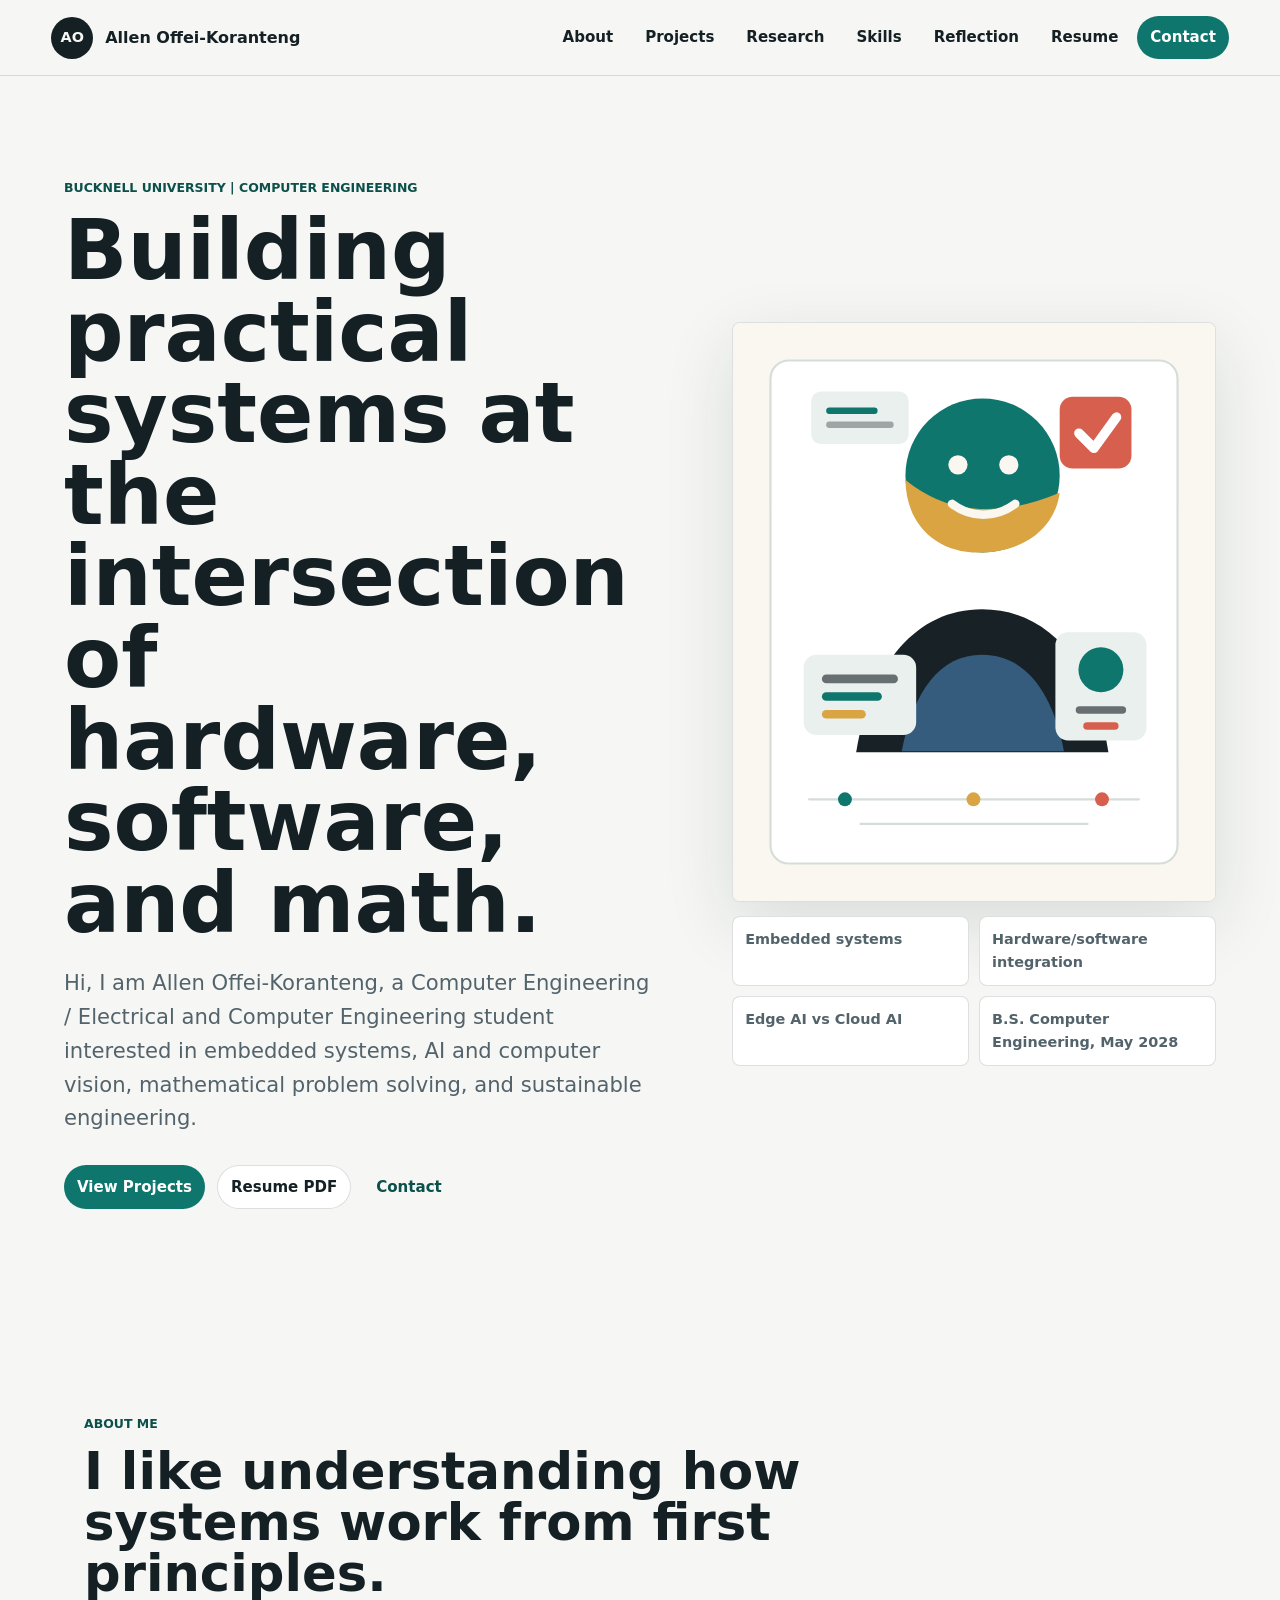
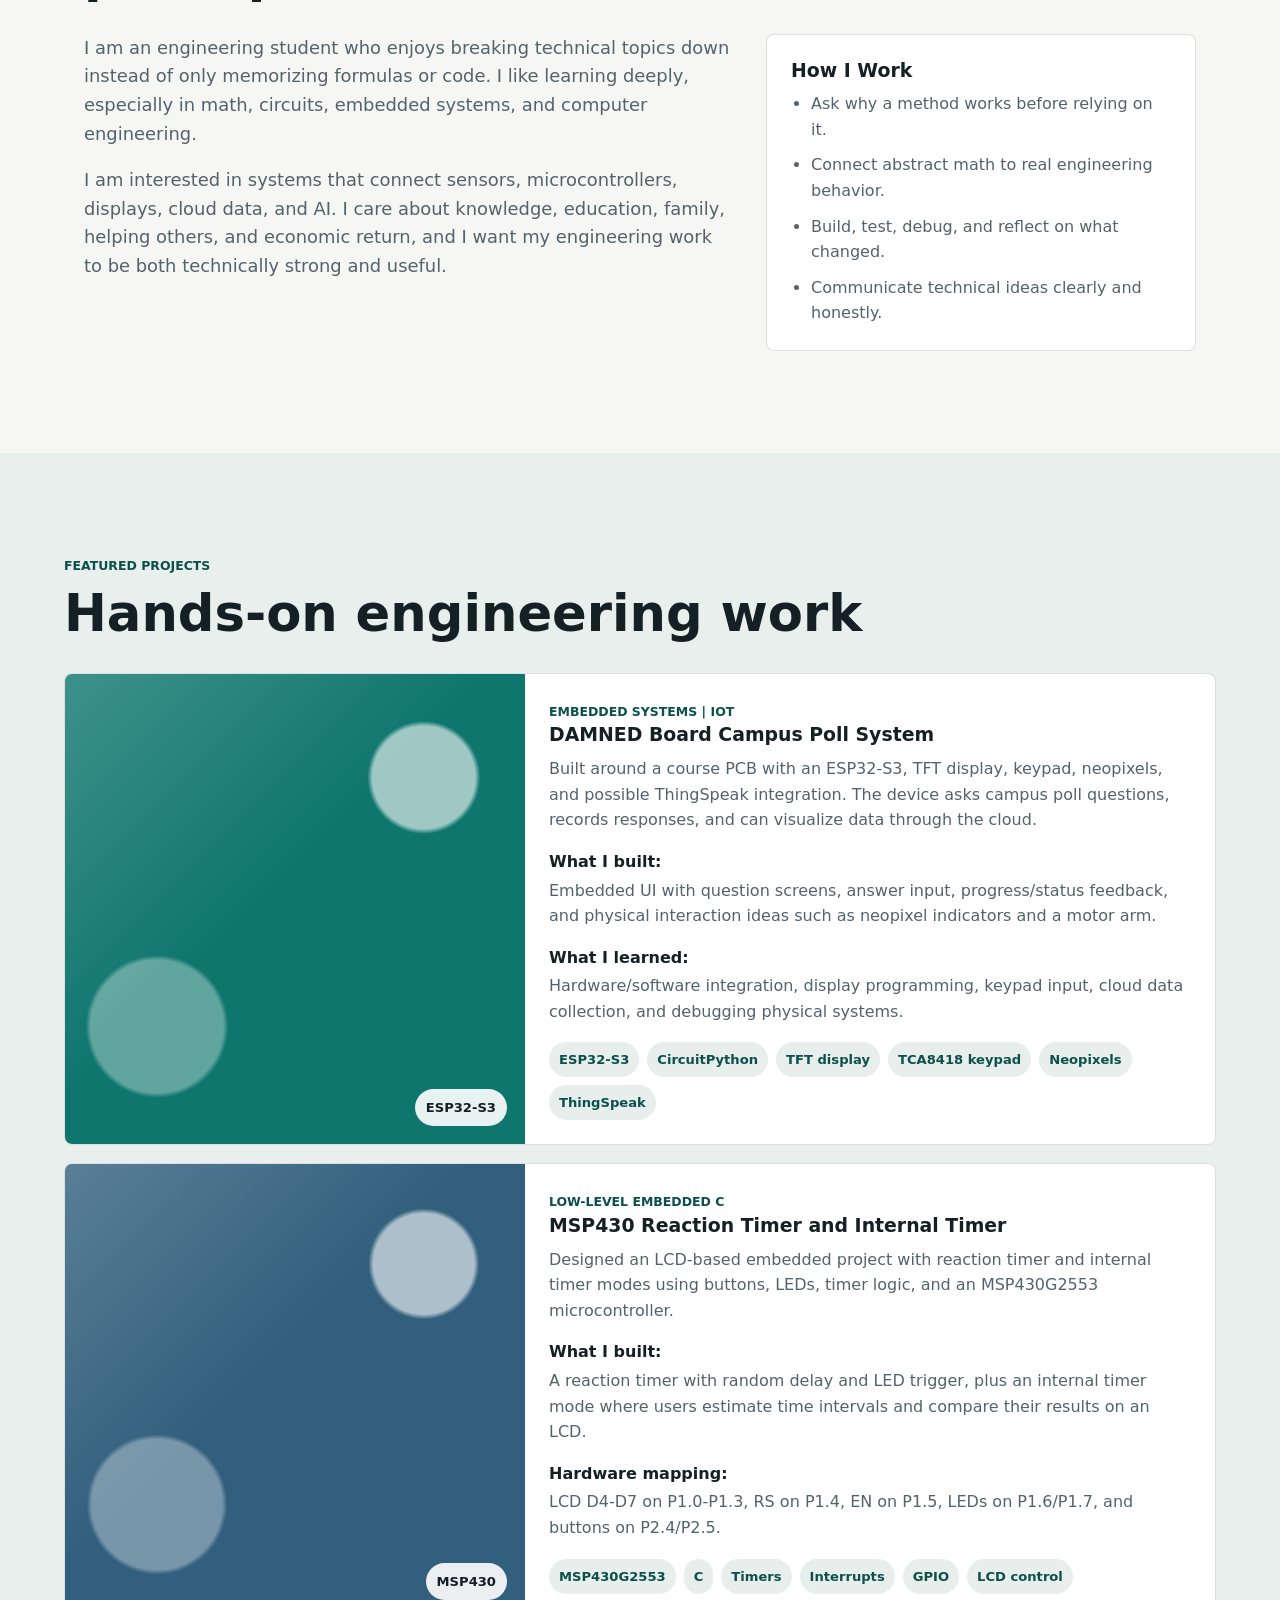
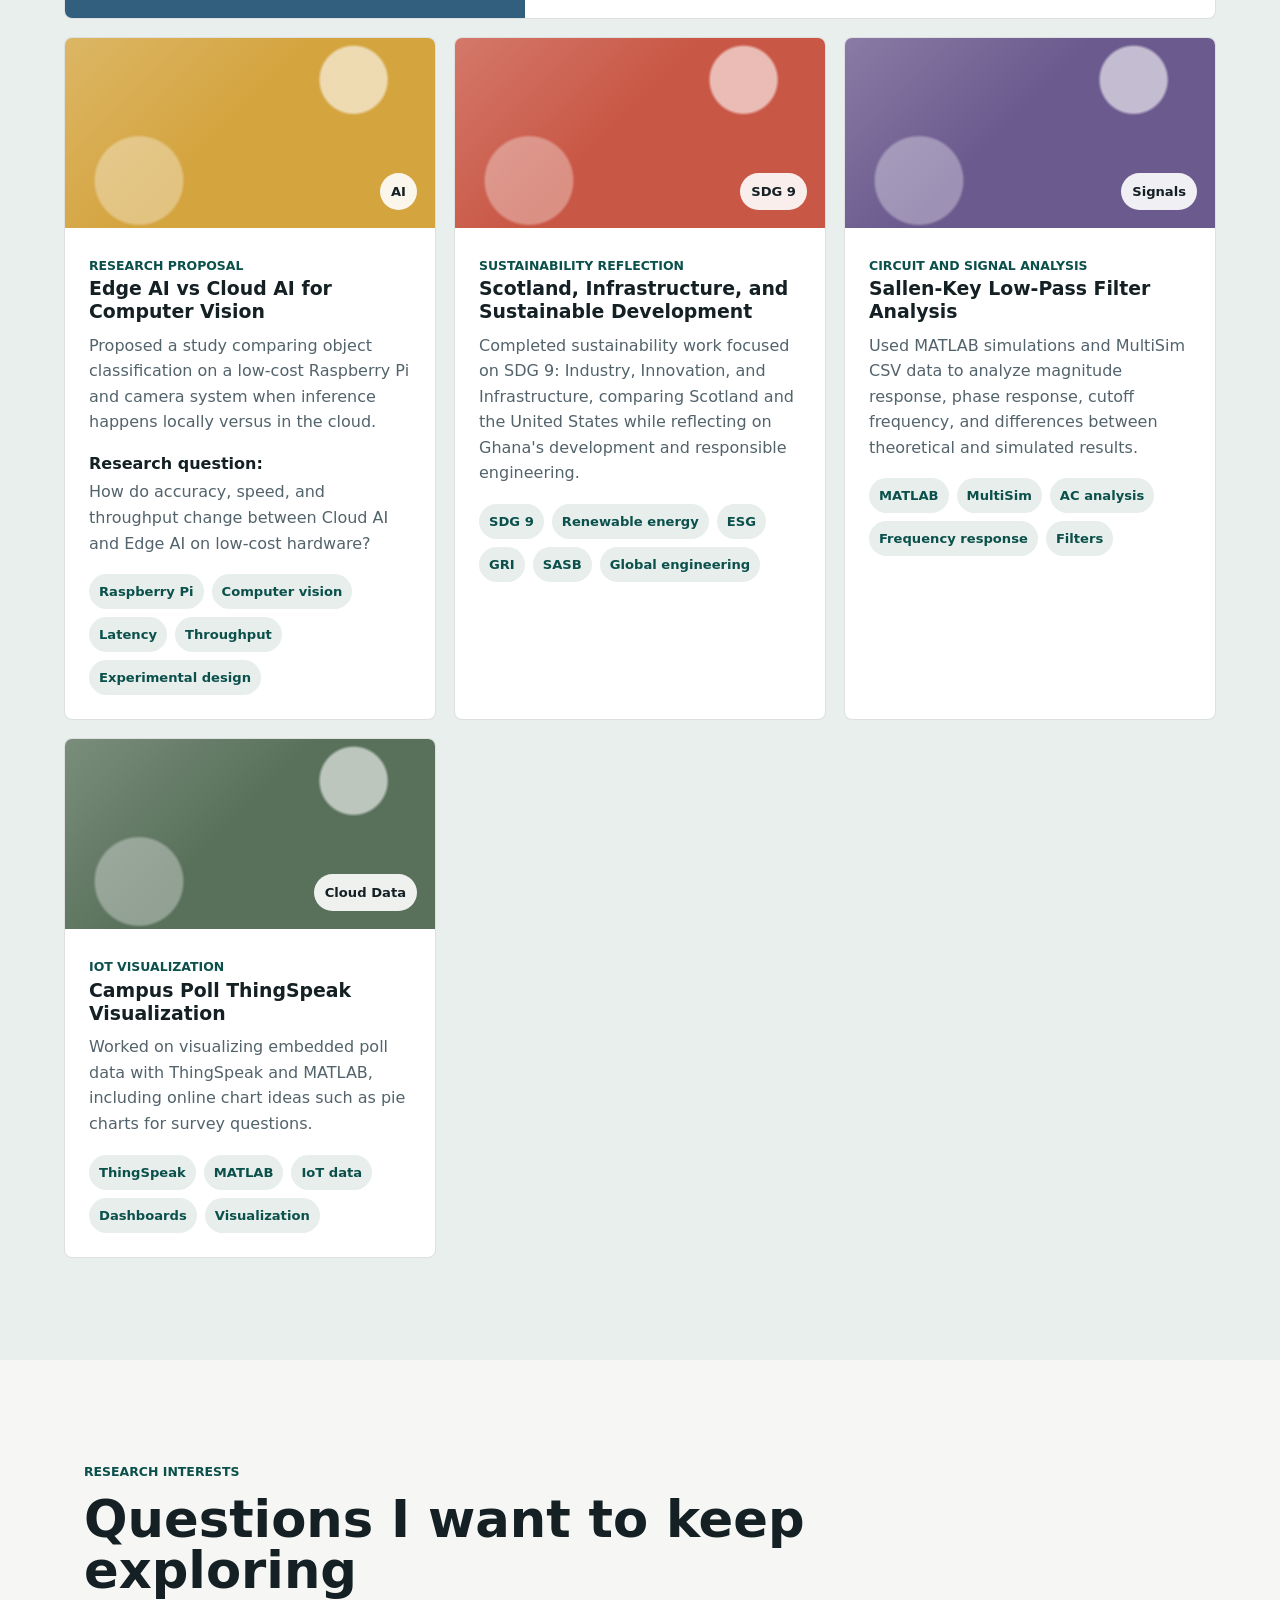
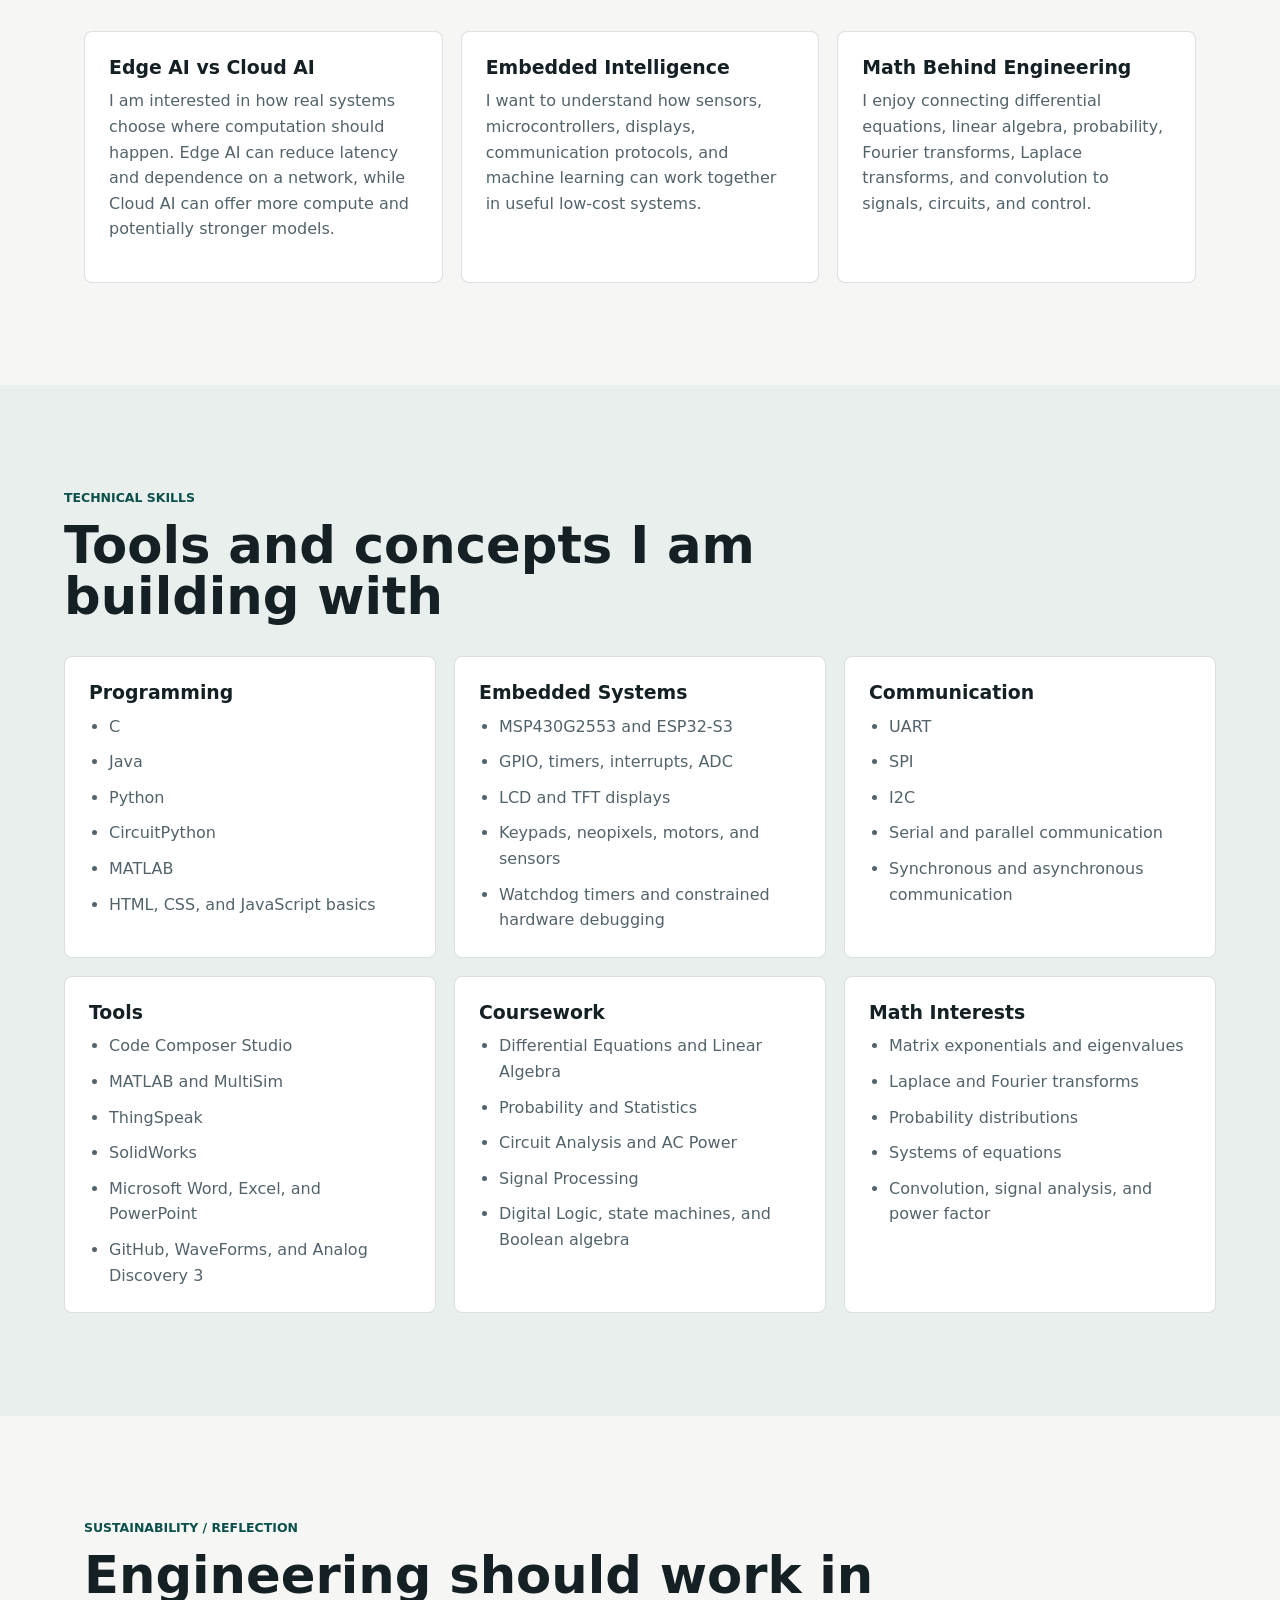
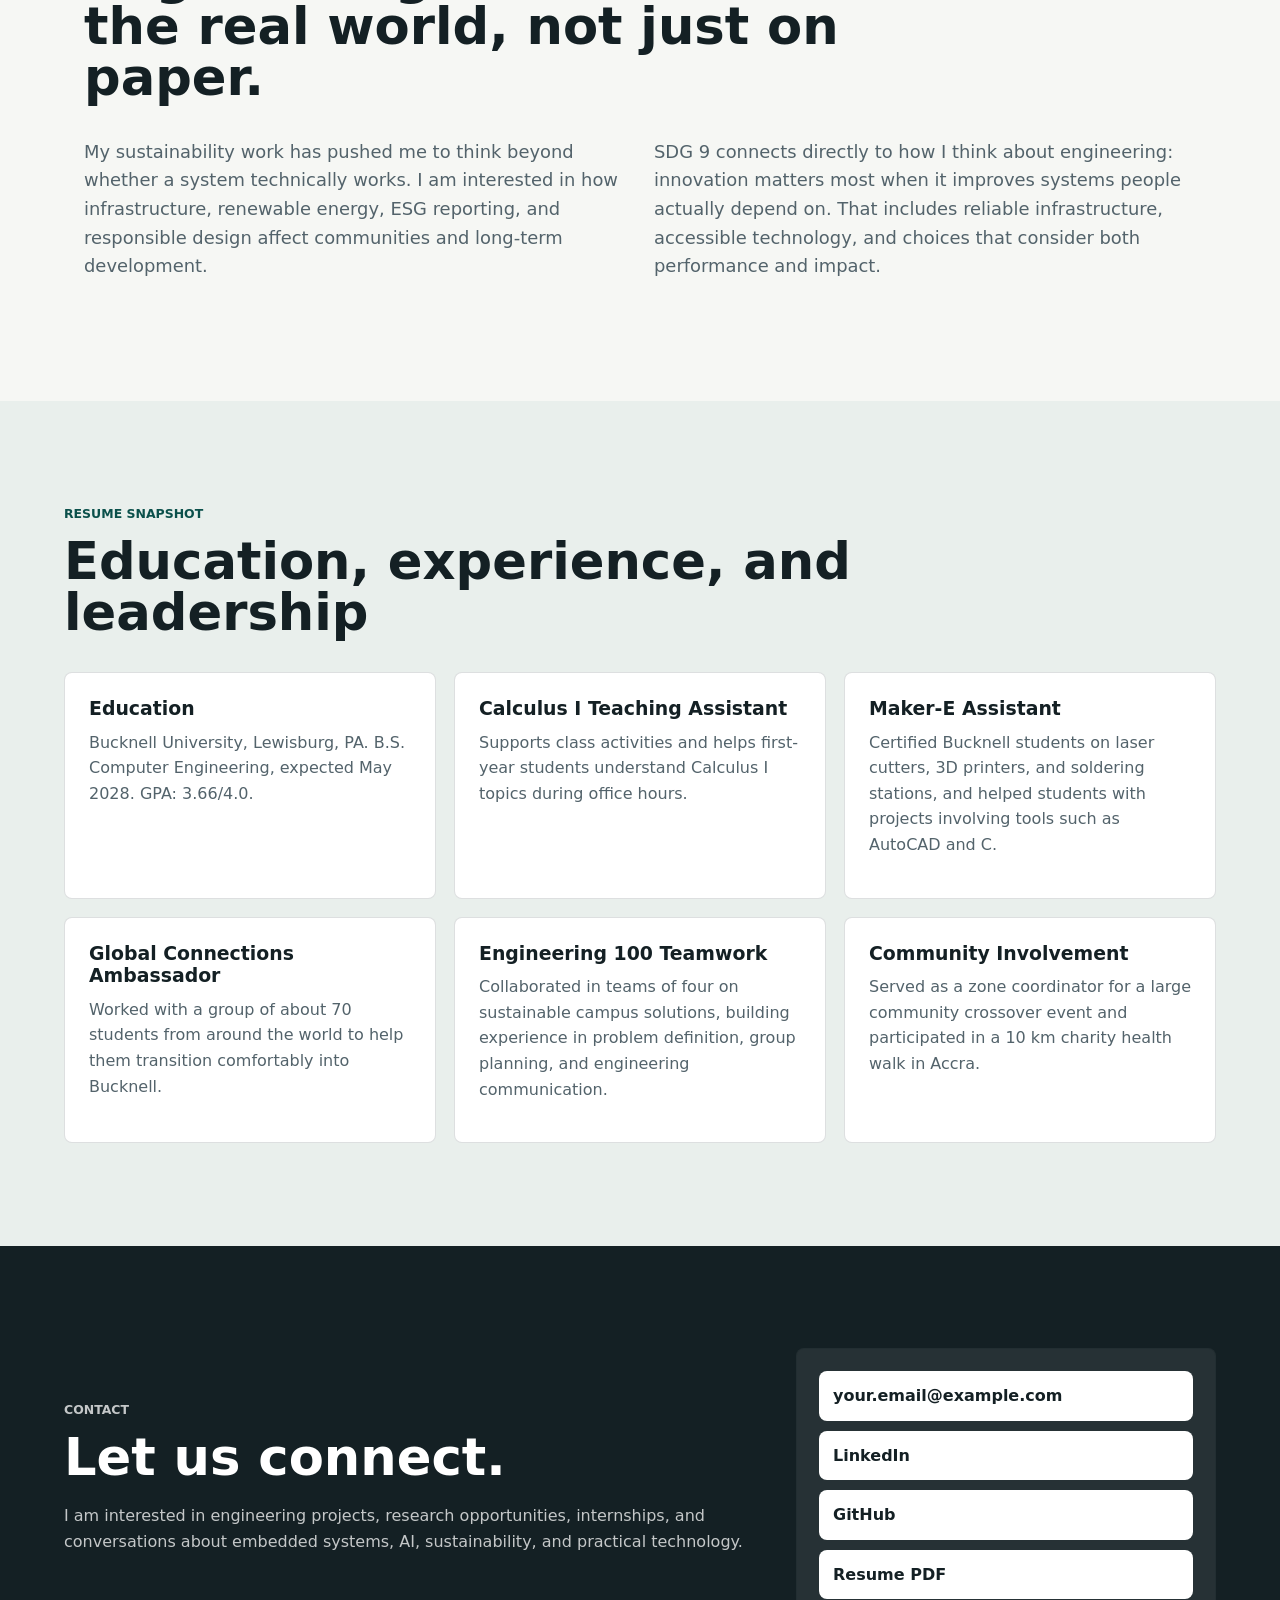
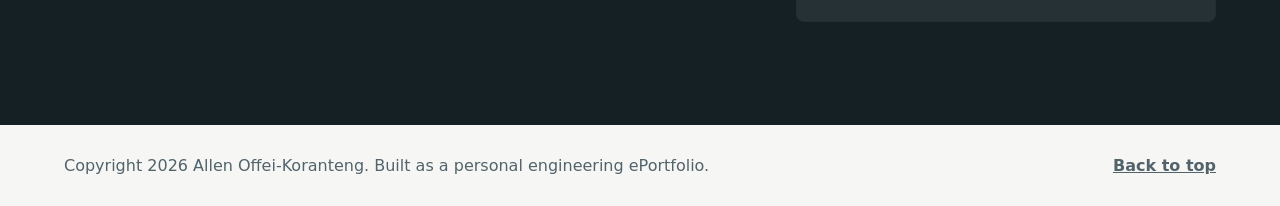
==== index.html @ a89a2cd4 "Create index.html" ====
<!DOCTYPE html>
<html lang="en">
  <head>
    <meta charset="UTF-8" />
    <meta name="viewport" content="width=device-width, initial-scale=1.0" />
    <title>Allen Offei-Koranteng | Engineering ePortfolio</title>
    <meta
      name="description"
      content="Engineering ePortfolio for Allen Offei-Koranteng, a Bucknell University Computer Engineering student focused on embedded systems, AI, hardware/software integration, math, and sustainability."
    />
    <style>
:root {
  --ink: #142024;
  --muted-ink: #53636b;
  --paper: #f6f7f4;
  --surface: #ffffff;
  --mist: #e7eeeb;
  --line: rgba(20, 32, 36, 0.14);
  --accent: #0f766e;
  --accent-dark: #0b504b;
  --blue: #315f7d;
  --gold: #d4a43f;
  --coral: #c95745;
  --shadow: 0 22px 70px rgba(20, 32, 36, 0.12);
}

* {
  box-sizing: border-box;
}

html {
  scroll-behavior: smooth;
}

body {
  margin: 0;
  color: var(--ink);
  background: var(--paper);
  font-family: system-ui, -apple-system, BlinkMacSystemFont, "Segoe UI", sans-serif;
  line-height: 1.6;
}

img {
  display: block;
  max-width: 100%;
}

a {
  color: inherit;
}

.site-header {
  position: sticky;
  top: 0;
  z-index: 10;
  display: flex;
  align-items: center;
  justify-content: space-between;
  gap: 20px;
  min-height: 76px;
  padding: 14px clamp(18px, 4vw, 64px);
  border-bottom: 1px solid var(--line);
  background: rgba(246, 247, 244, 0.94);
  backdrop-filter: blur(18px);
}

.brand {
  display: inline-flex;
  align-items: center;
  gap: 12px;
  color: var(--ink);
  font-weight: 800;
  text-decoration: none;
  white-space: nowrap;
}

.brand-mark {
  display: grid;
  width: 42px;
  height: 42px;
  place-items: center;
  border-radius: 50%;
  background: var(--ink);
  color: var(--paper);
  font-size: 0.9rem;
}

.site-nav {
  display: flex;
  align-items: center;
  justify-content: flex-end;
  gap: 6px;
  flex-wrap: wrap;
}

.site-nav a,
.button {
  min-height: 42px;
  padding: 9px 13px;
  border-radius: 999px;
  color: var(--ink);
  font-weight: 750;
  font-size: 0.94rem;
  text-decoration: none;
}

.site-nav a:hover {
  background: var(--mist);
}

.site-nav .nav-cta,
.button.primary {
  background: var(--accent);
  color: white;
}

.button.secondary {
  border: 1px solid var(--line);
  background: var(--surface);
}

.button.ghost {
  color: var(--accent-dark);
}

.nav-toggle {
  display: none;
  width: 44px;
  height: 44px;
  flex: 0 0 auto;
  border: 1px solid var(--line);
  border-radius: 50%;
  background: var(--surface);
}

.nav-toggle span {
  display: block;
  width: 18px;
  height: 2px;
  margin: 4px auto;
  background: var(--ink);
}

.section-band,
.section,
.contact-section {
  padding: clamp(62px, 8vw, 108px) clamp(20px, 5vw, 72px);
}

.hero {
  display: grid;
  grid-template-columns: minmax(0, 1.1fr) minmax(320px, 0.9fr);
  align-items: center;
  gap: clamp(34px, 6vw, 84px);
  min-height: calc(100vh - 76px);
}

.eyebrow,
.project-type {
  margin: 0 0 12px;
  color: var(--accent-dark);
  font-size: 0.78rem;
  font-weight: 850;
  letter-spacing: 0;
  text-transform: uppercase;
}

h1,
h2,
h3,
p {
  margin-top: 0;
}

h1 {
  max-width: 900px;
  margin-bottom: 22px;
  font-size: clamp(3rem, 6.5vw, 6.4rem);
  line-height: 0.98;
  letter-spacing: 0;
}

h2 {
  max-width: 820px;
  margin-bottom: 20px;
  font-size: clamp(2rem, 4vw, 4rem);
  line-height: 1;
  letter-spacing: 0;
}

h3 {
  margin-bottom: 10px;
  font-size: 1.18rem;
  line-height: 1.2;
}

.hero-lede {
  max-width: 780px;
  color: var(--muted-ink);
  font-size: clamp(1.08rem, 1.8vw, 1.32rem);
}

.hero-actions {
  display: flex;
  flex-wrap: wrap;
  gap: 12px;
  margin-top: 30px;
}

.button {
  display: inline-flex;
  align-items: center;
  justify-content: center;
}

.engineering-panel {
  margin: 0;
}

.engineering-panel img {
  width: 100%;
  border: 1px solid var(--line);
  border-radius: 8px;
  background: var(--surface);
  box-shadow: var(--shadow);
}

.signal-list {
  display: grid;
  grid-template-columns: repeat(2, minmax(0, 1fr));
  gap: 10px;
  margin-top: 14px;
}

.signal-list span {
  min-height: 44px;
  padding: 11px 12px;
  border: 1px solid var(--line);
  border-radius: 8px;
  background: var(--surface);
  color: var(--muted-ink);
  font-size: 0.9rem;
  font-weight: 750;
}

.section {
  max-width: 1240px;
  margin: 0 auto;
}

.muted {
  max-width: none;
  background: #e9efec;
}

.muted > .section-heading,
.muted > .project-grid,
.muted > .skills-layout,
.muted > .resume-grid {
  max-width: 1240px;
  margin-right: auto;
  margin-left: auto;
}

.section-heading {
  margin-bottom: 34px;
}

.about-layout {
  display: grid;
  grid-template-columns: minmax(0, 1fr) minmax(300px, 430px);
  gap: 32px;
}

.about-copy p,
.reflection-layout p {
  color: var(--muted-ink);
  font-size: 1.12rem;
}

.principles,
.research-card,
.skill-group,
.resume-grid article,
.contact-links {
  border: 1px solid var(--line);
  border-radius: 8px;
  background: var(--surface);
}

.principles {
  padding: 24px;
}

.principles ul,
.skill-group ul {
  display: grid;
  gap: 10px;
  margin: 0;
  padding-left: 20px;
}

.principles li,
.skill-group li,
.research-card p,
.resume-grid p,
.project-body p,
.project-detail span {
  color: var(--muted-ink);
}

.project-grid {
  display: grid;
  grid-template-columns: repeat(3, minmax(0, 1fr));
  gap: 18px;
}

.project-card {
  overflow: hidden;
  border: 1px solid var(--line);
  border-radius: 8px;
  background: var(--surface);
}

.project-card.featured {
  grid-column: span 3;
  display: grid;
  grid-template-columns: minmax(260px, 0.8fr) minmax(0, 1.2fr);
}

.project-image {
  position: relative;
  min-height: 190px;
  background-color: var(--accent);
  background-image:
    linear-gradient(135deg, rgba(255, 255, 255, 0.2), transparent 45%),
    radial-gradient(circle at 78% 22%, rgba(255, 255, 255, 0.6) 0 10%, transparent 11%),
    radial-gradient(circle at 20% 75%, rgba(255, 255, 255, 0.34) 0 13%, transparent 14%);
}

.project-card.featured .project-image {
  min-height: 100%;
}

.project-image span {
  position: absolute;
  right: 18px;
  bottom: 18px;
  padding: 8px 11px;
  border-radius: 999px;
  background: rgba(255, 255, 255, 0.9);
  color: var(--ink);
  font-size: 0.82rem;
  font-weight: 850;
}

.project-one {
  background-color: var(--accent);
}

.project-two {
  background-color: var(--blue);
}

.project-three {
  background-color: var(--gold);
}

.project-four {
  background-color: var(--coral);
}

.project-five {
  background-color: #6b5a8e;
}

.project-six {
  background-color: #59715b;
}

.project-body {
  padding: 24px;
}

.project-detail {
  display: grid;
  gap: 3px;
  margin: 16px 0;
}

.project-detail strong {
  color: var(--ink);
}

.tag-list {
  display: flex;
  flex-wrap: wrap;
  gap: 8px;
  margin: 18px 0 0;
  padding: 0;
  list-style: none;
}

.tag-list li {
  padding: 7px 10px;
  border-radius: 999px;
  background: var(--mist);
  color: var(--accent-dark);
  font-size: 0.82rem;
  font-weight: 800;
}

.research-layout,
.skills-layout,
.resume-grid {
  display: grid;
  grid-template-columns: repeat(3, minmax(0, 1fr));
  gap: 18px;
}

.research-card,
.skill-group,
.resume-grid article {
  padding: 24px;
}

.reflection-layout {
  display: grid;
  grid-template-columns: repeat(2, minmax(0, 1fr));
  gap: 28px;
}

.contact-section {
  display: grid;
  grid-template-columns: minmax(0, 1fr) minmax(280px, 420px);
  gap: 32px;
  align-items: center;
  background: var(--ink);
  color: white;
}

.contact-section .eyebrow,
.contact-section p {
  color: rgba(255, 255, 255, 0.75);
}

.contact-links {
  display: grid;
  gap: 10px;
  padding: 22px;
  background: rgba(255, 255, 255, 0.08);
}

.contact-links a {
  min-height: 48px;
  padding: 12px 14px;
  border-radius: 8px;
  background: white;
  color: var(--ink);
  font-weight: 800;
  text-decoration: none;
  overflow-wrap: anywhere;
}

.site-footer {
  display: flex;
  justify-content: space-between;
  gap: 18px;
  padding: 28px clamp(20px, 5vw, 72px);
  color: var(--muted-ink);
}

.site-footer p {
  margin: 0;
}

.site-footer a {
  font-weight: 800;
}

@media (max-width: 1060px) {
  .hero,
  .about-layout,
  .contact-section {
    grid-template-columns: 1fr;
  }

  .project-card.featured {
    grid-column: span 3;
    grid-template-columns: 1fr;
  }

  .project-card.featured .project-image {
    min-height: 220px;
  }

  .research-layout,
  .skills-layout,
  .resume-grid {
    grid-template-columns: repeat(2, minmax(0, 1fr));
  }
}

@media (max-width: 820px) {
  .brand span:last-child {
    white-space: normal;
  }

  .nav-toggle {
    display: block;
  }

  .site-nav {
    position: absolute;
    top: 76px;
    right: 20px;
    left: 20px;
    display: none;
    flex-direction: column;
    align-items: stretch;
    padding: 12px;
    border: 1px solid var(--line);
    border-radius: 8px;
    background: var(--surface);
    box-shadow: var(--shadow);
  }

  .site-nav.is-open {
    display: flex;
  }

  .site-nav a {
    border-radius: 8px;
  }

  .hero {
    min-height: auto;
  }

  h1 {
    font-size: clamp(2.7rem, 12vw, 4.2rem);
  }

  .project-grid,
  .research-layout,
  .skills-layout,
  .resume-grid,
  .reflection-layout,
  .signal-list {
    grid-template-columns: 1fr;
  }

  .project-card.featured {
    grid-column: span 1;
  }

  .site-footer {
    flex-direction: column;
  }
}

@media (max-width: 520px) {
  .site-header {
    padding-right: 16px;
    padding-left: 16px;
  }

  .brand {
    min-width: 0;
    white-space: normal;
  }

  .brand-mark {
    flex: 0 0 auto;
  }

  .hero-actions {
    align-items: stretch;
    flex-direction: column;
  }

  .button {
    width: 100%;
  }
}

</style>
  </head>
  <body>
    <header class="site-header">
      <a class="brand" href="#top" aria-label="Allen Offei-Koranteng home">
        <span class="brand-mark">AO</span>
        <span>Allen Offei-Koranteng</span>
      </a>
      <button
        class="nav-toggle"
        type="button"
        aria-label="Open navigation menu"
        aria-expanded="false"
        aria-controls="site-nav"
      >
        <span></span>
        <span></span>
        <span></span>
      </button>
      <nav class="site-nav" id="site-nav">
        <a href="#about">About</a>
        <a href="#projects">Projects</a>
        <a href="#research">Research</a>
        <a href="#skills">Skills</a>
        <a href="#reflection">Reflection</a>
        <a href="#resume">Resume</a>
        <a class="nav-cta" href="#contact">Contact</a>
      </nav>
    </header>

    <main id="top">
      <section class="hero section-band">
        <div class="hero-copy">
          <p class="eyebrow">Bucknell University | Computer Engineering</p>
          <h1>Building practical systems at the intersection of hardware, software, and math.</h1>
          <p class="hero-lede">
            Hi, I am Allen Offei-Koranteng, a Computer Engineering / Electrical and
            Computer Engineering student interested in embedded systems, AI and computer vision,
            mathematical problem solving, and sustainable engineering.
          </p>
          <div class="hero-actions">
            <a class="button primary" href="#projects">View Projects</a>
            <a class="button secondary" href="#resume-pdf" data-resume-link target="_blank">Resume PDF</a>
            <a class="button ghost" href="#contact">Contact</a>
          </div>
        </div>

        <aside class="engineering-panel" aria-label="Engineering focus summary">
          <img src="[data-uri]" alt="Abstract engineering portfolio illustration" />
          <div class="signal-list">
            <span>Embedded systems</span>
            <span>Hardware/software integration</span>
            <span>Edge AI vs Cloud AI</span>
            <span>B.S. Computer Engineering, May 2028</span>
          </div>
        </aside>
      </section>

      <section class="section" id="about">
        <div class="section-heading">
          <p class="eyebrow">About Me</p>
          <h2>I like understanding how systems work from first principles.</h2>
        </div>
        <div class="about-layout">
          <div class="about-copy">
            <p>
              I am an engineering student who enjoys breaking technical topics down instead of only
              memorizing formulas or code. I like learning deeply, especially in math, circuits,
              embedded systems, and computer engineering.
            </p>
            <p>
              I am interested in systems that connect sensors, microcontrollers, displays, cloud
              data, and AI. I care about knowledge, education, family, helping others, and economic
              return, and I want my engineering work to be both technically strong and useful.
            </p>
          </div>
          <div class="principles">
            <h3>How I Work</h3>
            <ul>
              <li>Ask why a method works before relying on it.</li>
              <li>Connect abstract math to real engineering behavior.</li>
              <li>Build, test, debug, and reflect on what changed.</li>
              <li>Communicate technical ideas clearly and honestly.</li>
            </ul>
          </div>
        </div>
      </section>

      <section class="section muted" id="projects">
        <div class="section-heading">
          <p class="eyebrow">Featured Projects</p>
          <h2>Hands-on engineering work</h2>
        </div>
        <div class="project-grid">
          <article class="project-card featured">
            <div class="project-image project-one">
              <span>ESP32-S3</span>
            </div>
            <div class="project-body">
              <span class="project-type">Embedded systems | IoT</span>
              <h3>DAMNED Board Campus Poll System</h3>
              <p>
                Built around a course PCB with an ESP32-S3, TFT display, keypad, neopixels, and
                possible ThingSpeak integration. The device asks campus poll questions, records
                responses, and can visualize data through the cloud.
              </p>
              <div class="project-detail">
                <strong>What I built:</strong>
                <span>
                  Embedded UI with question screens, answer input, progress/status feedback, and
                  physical interaction ideas such as neopixel indicators and a motor arm.
                </span>
              </div>
              <div class="project-detail">
                <strong>What I learned:</strong>
                <span>
                  Hardware/software integration, display programming, keypad input, cloud data
                  collection, and debugging physical systems.
                </span>
              </div>
              <ul class="tag-list">
                <li>ESP32-S3</li>
                <li>CircuitPython</li>
                <li>TFT display</li>
                <li>TCA8418 keypad</li>
                <li>Neopixels</li>
                <li>ThingSpeak</li>
              </ul>
            </div>
          </article>

          <article class="project-card featured">
            <div class="project-image project-two">
              <span>MSP430</span>
            </div>
            <div class="project-body">
              <span class="project-type">Low-level embedded C</span>
              <h3>MSP430 Reaction Timer and Internal Timer</h3>
              <p>
                Designed an LCD-based embedded project with reaction timer and internal timer modes
                using buttons, LEDs, timer logic, and an MSP430G2553 microcontroller.
              </p>
              <div class="project-detail">
                <strong>What I built:</strong>
                <span>
                  A reaction timer with random delay and LED trigger, plus an internal timer mode
                  where users estimate time intervals and compare their results on an LCD.
                </span>
              </div>
              <div class="project-detail">
                <strong>Hardware mapping:</strong>
                <span>
                  LCD D4-D7 on P1.0-P1.3, RS on P1.4, EN on P1.5, LEDs on P1.6/P1.7, and buttons
                  on P2.4/P2.5.
                </span>
              </div>
              <ul class="tag-list">
                <li>MSP430G2553</li>
                <li>C</li>
                <li>Timers</li>
                <li>Interrupts</li>
                <li>GPIO</li>
                <li>LCD control</li>
              </ul>
            </div>
          </article>

          <article class="project-card">
            <div class="project-image project-three">
              <span>AI</span>
            </div>
            <div class="project-body">
              <span class="project-type">Research proposal</span>
              <h3>Edge AI vs Cloud AI for Computer Vision</h3>
              <p>
                Proposed a study comparing object classification on a low-cost Raspberry Pi and
                camera system when inference happens locally versus in the cloud.
              </p>
              <div class="project-detail">
                <strong>Research question:</strong>
                <span>
                  How do accuracy, speed, and throughput change between Cloud AI and Edge AI on
                  low-cost hardware?
                </span>
              </div>
              <ul class="tag-list">
                <li>Raspberry Pi</li>
                <li>Computer vision</li>
                <li>Latency</li>
                <li>Throughput</li>
                <li>Experimental design</li>
              </ul>
            </div>
          </article>

          <article class="project-card">
            <div class="project-image project-four">
              <span>SDG 9</span>
            </div>
            <div class="project-body">
              <span class="project-type">Sustainability reflection</span>
              <h3>Scotland, Infrastructure, and Sustainable Development</h3>
              <p>
                Completed sustainability work focused on SDG 9: Industry, Innovation, and
                Infrastructure, comparing Scotland and the United States while reflecting on Ghana's
                development and responsible engineering.
              </p>
              <ul class="tag-list">
                <li>SDG 9</li>
                <li>Renewable energy</li>
                <li>ESG</li>
                <li>GRI</li>
                <li>SASB</li>
                <li>Global engineering</li>
              </ul>
            </div>
          </article>

          <article class="project-card">
            <div class="project-image project-five">
              <span>Signals</span>
            </div>
            <div class="project-body">
              <span class="project-type">Circuit and signal analysis</span>
              <h3>Sallen-Key Low-Pass Filter Analysis</h3>
              <p>
                Used MATLAB simulations and MultiSim CSV data to analyze magnitude response, phase
                response, cutoff frequency, and differences between theoretical and simulated
                results.
              </p>
              <ul class="tag-list">
                <li>MATLAB</li>
                <li>MultiSim</li>
                <li>AC analysis</li>
                <li>Frequency response</li>
                <li>Filters</li>
              </ul>
            </div>
          </article>

          <article class="project-card">
            <div class="project-image project-six">
              <span>Cloud Data</span>
            </div>
            <div class="project-body">
              <span class="project-type">IoT visualization</span>
              <h3>Campus Poll ThingSpeak Visualization</h3>
              <p>
                Worked on visualizing embedded poll data with ThingSpeak and MATLAB, including
                online chart ideas such as pie charts for survey questions.
              </p>
              <ul class="tag-list">
                <li>ThingSpeak</li>
                <li>MATLAB</li>
                <li>IoT data</li>
                <li>Dashboards</li>
                <li>Visualization</li>
              </ul>
            </div>
          </article>
        </div>
      </section>

      <section class="section" id="research">
        <div class="section-heading">
          <p class="eyebrow">Research Interests</p>
          <h2>Questions I want to keep exploring</h2>
        </div>
        <div class="research-layout">
          <article class="research-card">
            <h3>Edge AI vs Cloud AI</h3>
            <p>
              I am interested in how real systems choose where computation should happen. Edge AI
              can reduce latency and dependence on a network, while Cloud AI can offer more compute
              and potentially stronger models.
            </p>
          </article>
          <article class="research-card">
            <h3>Embedded Intelligence</h3>
            <p>
              I want to understand how sensors, microcontrollers, displays, communication protocols,
              and machine learning can work together in useful low-cost systems.
            </p>
          </article>
          <article class="research-card">
            <h3>Math Behind Engineering</h3>
            <p>
              I enjoy connecting differential equations, linear algebra, probability, Fourier
              transforms, Laplace transforms, and convolution to signals, circuits, and control.
            </p>
          </article>
        </div>
      </section>

      <section class="section muted" id="skills">
        <div class="section-heading">
          <p class="eyebrow">Technical Skills</p>
          <h2>Tools and concepts I am building with</h2>
        </div>
        <div class="skills-layout">
          <div class="skill-group">
            <h3>Programming</h3>
            <ul>
              <li>C</li>
              <li>Java</li>
              <li>Python</li>
              <li>CircuitPython</li>
              <li>MATLAB</li>
              <li>HTML, CSS, and JavaScript basics</li>
            </ul>
          </div>
          <div class="skill-group">
            <h3>Embedded Systems</h3>
            <ul>
              <li>MSP430G2553 and ESP32-S3</li>
              <li>GPIO, timers, interrupts, ADC</li>
              <li>LCD and TFT displays</li>
              <li>Keypads, neopixels, motors, and sensors</li>
              <li>Watchdog timers and constrained hardware debugging</li>
            </ul>
          </div>
          <div class="skill-group">
            <h3>Communication</h3>
            <ul>
              <li>UART</li>
              <li>SPI</li>
              <li>I2C</li>
              <li>Serial and parallel communication</li>
              <li>Synchronous and asynchronous communication</li>
            </ul>
          </div>
          <div class="skill-group">
            <h3>Tools</h3>
            <ul>
              <li>Code Composer Studio</li>
              <li>MATLAB and MultiSim</li>
              <li>ThingSpeak</li>
              <li>SolidWorks</li>
              <li>Microsoft Word, Excel, and PowerPoint</li>
              <li>GitHub, WaveForms, and Analog Discovery 3</li>
            </ul>
          </div>
          <div class="skill-group">
            <h3>Coursework</h3>
            <ul>
              <li>Differential Equations and Linear Algebra</li>
              <li>Probability and Statistics</li>
              <li>Circuit Analysis and AC Power</li>
              <li>Signal Processing</li>
              <li>Digital Logic, state machines, and Boolean algebra</li>
            </ul>
          </div>
          <div class="skill-group">
            <h3>Math Interests</h3>
            <ul>
              <li>Matrix exponentials and eigenvalues</li>
              <li>Laplace and Fourier transforms</li>
              <li>Probability distributions</li>
              <li>Systems of equations</li>
              <li>Convolution, signal analysis, and power factor</li>
            </ul>
          </div>
        </div>
      </section>

      <section class="section" id="reflection">
        <div class="section-heading">
          <p class="eyebrow">Sustainability / Reflection</p>
          <h2>Engineering should work in the real world, not just on paper.</h2>
        </div>
        <div class="reflection-layout">
          <p>
            My sustainability work has pushed me to think beyond whether a system technically works.
            I am interested in how infrastructure, renewable energy, ESG reporting, and responsible
            design affect communities and long-term development.
          </p>
          <p>
            SDG 9 connects directly to how I think about engineering: innovation matters most when
            it improves systems people actually depend on. That includes reliable infrastructure,
            accessible technology, and choices that consider both performance and impact.
          </p>
        </div>
      </section>

      <section class="section muted" id="resume">
        <div class="section-heading">
          <p class="eyebrow">Resume Snapshot</p>
          <h2>Education, experience, and leadership</h2>
        </div>
        <div class="resume-grid">
          <article>
            <h3>Education</h3>
            <p>
              Bucknell University, Lewisburg, PA. B.S. Computer Engineering, expected May 2028.
              GPA: 3.66/4.0.
            </p>
          </article>
          <article>
            <h3>Calculus I Teaching Assistant</h3>
            <p>
              Supports class activities and helps first-year students understand Calculus I topics
              during office hours.
            </p>
          </article>
          <article>
            <h3>Maker-E Assistant</h3>
            <p>
              Certified Bucknell students on laser cutters, 3D printers, and soldering stations,
              and helped students with projects involving tools such as AutoCAD and C.
            </p>
          </article>
          <article>
            <h3>Global Connections Ambassador</h3>
            <p>
              Worked with a group of about 70 students from around the world to help them transition
              comfortably into Bucknell.
            </p>
          </article>
          <article>
            <h3>Engineering 100 Teamwork</h3>
            <p>
              Collaborated in teams of four on sustainable campus solutions, building experience in
              problem definition, group planning, and engineering communication.
            </p>
          </article>
          <article>
            <h3>Community Involvement</h3>
            <p>
              Served as a zone coordinator for a large community crossover event and participated in
              a 10 km charity health walk in Accra.
            </p>
          </article>
        </div>
      </section>

      <section class="contact-section" id="contact">
        <div>
          <p class="eyebrow">Contact</p>
          <h2>Let us connect.</h2>
          <p>
            I am interested in engineering projects, research opportunities, internships, and
            conversations about embedded systems, AI, sustainability, and practical technology.
          </p>
        </div>
        <div class="contact-links">
          <a href="mailto:your.email@example.com">your.email@example.com</a>
          <a
            href="https://www.linkedin.com/in/allen-offei-koranteng-84b84a323"
            target="_blank"
            rel="noreferrer"
            >LinkedIn</a
          >
          <a href="https://github.com/" target="_blank" rel="noreferrer">GitHub</a>
          <a href="#resume-pdf" data-resume-link target="_blank">Resume PDF</a>
        </div>
      </section>
    </main>

    <footer class="site-footer">
      <p>Copyright 2026 Allen Offei-Koranteng. Built as a personal engineering ePortfolio.</p>
      <a href="#top">Back to top</a>
    </footer>

    <script>
const navToggle = document.querySelector(".nav-toggle");
const siteNav = document.querySelector(".site-nav");
const navLinks = document.querySelectorAll(".site-nav a");

navToggle?.addEventListener("click", () => {
  const isOpen = siteNav.classList.toggle("is-open");
  navToggle.setAttribute("aria-expanded", String(isOpen));
  navToggle.setAttribute("aria-label", isOpen ? "Close navigation menu" : "Open navigation menu");
});

navLinks.forEach((link) => {
  link.addEventListener("click", () => {
    siteNav.classList.remove("is-open");
    navToggle?.setAttribute("aria-expanded", "false");
    navToggle?.setAttribute("aria-label", "Open navigation menu");
  });
});


const resumePdfBase64 = "[base64]/wMeyU0IYa4AUilVybKT1a6d+FjKus5JtrZoCpIYU6RWpKz1vz/T3QAISjMKFuxR7cO6ypQAUvx6Znp6+o7k4PRmuky+//7g3fHJ6yQ7eDtdXiajajn55XR8eJi8en2c/PPliyzN4F8pZJIl1r3mpUxuq5cvPv4pWb588ers5YuDH0QiTHJ28fKFcB/KEpHITKW2TPLMpKVOzq7dh348zZPLNXyhdbeyVLjPppkQRXJ7iW8Xgbc//Pjyxa+jo7djM3o7VqM344ke/ZSM9ejn8cSMfnC3fsDbanQy/nty9peXL944ov7n5YvB1KtMp4XpUu8nOkTrhI2OMi3K4XT8FSbo5w9uqo5+ci9nMHMwTz/9yESgzopUieEEJrt0JG/eHScHR7eb+cV0tkleuSv/97XsJdNCOmbTqZWJSLVGki/+VH9VssviYh8Wl0mZlnZn9EKLNJOJLTOgAkefwGATHNv729V4UowuxhM1qtZrx73zFSzAEhZlukjw/vV4YkfT+eI730w8IF8yky9llupyh/xU5sbNs85hto009eI9vEuLdwUD2WxuYCBrx1XfHRzc348nIhvdp3BvMV/Cj8/wsep8PMlHcEOP3JtyNFs5hryGywP62MF0saiWw/jSMzhl8jTfY3ADt7CPEitSt20GU7KC+bsYN5w05yMsd7f+M6aoUKlUwylBFsN5uoU5mi6B2TaOm8zoko1ILRXIuv+A6dLSpjYfTkkxtiMNs/UJXtqrqYJpk+5S/bEwUszCyNGYipAoTfimLlep6QnjPY1889wI0qJMpU2kcWcWvK2LJ08jzS3OtYQz0eY5HIaPTqMr2Bm4R/AAqpL2LLpzK46SGNmhuoXX75LfRu62hN/xJXdXv435drwk8ewnllGyKBK+fhzgdUF7gA1Q2ycAGQemy1QFJ7CEQSl4sbiKfGdZmWoVQu2hw5j9rIxHBBmdWKtT9YiWf8Dguy825pX9L14cvIFmiodPdJrZAK/04FsbgW+NTMv69M6Nwjfo1G6uwjbSA+ryCNQ520YVA0y6N06vf/3L8ZEzBIyzOLUzyhVY6mizc8khIVAADSZyqN0JE6Oc4HU/srQs4AOlzTLx5EFfRFgdWaaFfcTIr9x0382cNlyOltVikfyynH+BmYcz3a0GGGnzDVhfX2F3fQu/JfDy1v1ddT9ffwKD9e72cvfd9/ByxLYVZebWzoSGMJBHfDjKbfnnwMmzZ8FRmX0eHKdHZvkz4OTFs+BooZ8Hx+n9wg8DIsQdOzMH1/wbC8lq1pjUiajAGN/[base64]/VwxK+TeFOzUfu3q+zzJ3bGe6cP/14US5ayMOJ8b9fGXra3sIPzJ1OJHw8R/[base64]/m+vDZ5SnfYuE9c4Re5r+MzFDSIZP/A2e2E6DBkJkSHISshNkxtJESHQRvBh/JcJoJ/hOjizxqHv+ADdSJHygAoY0CsLFJtg/NaWxmKT/l3ypUODauPPOWOnoE8zWXrC+tQA8kfFA/txOFRik4x96COCFnS5kEqbpLNFbxDEaLNqjUV8K/IbFy215/cn1brTYJ/eQefRZOyohDselxbFbMVXC8bjDm8AQFah7NZfG0lOyBrOpNXTWgKCbtqxTgZLG5zZGTFfG1JQRKmX+E7O19G8ayKMWouIfgamO4+i79X4C9wmDp1Y5gdKiJEZIwufRbAh/n5JWpbyFjHV3e3syv3qzMn3Vm9ate8Oadn6Ka4nQLjbJ2RkY7mrITYaYBwdp9kfBzySUbHaXSN6Di1shEdp9Y2YuM06kZ0HNI3fDDPpnD4x9hqHCKOxuFH5Vc5QlPbeDbZdY5eLOOV9HvFMANKh8I0jv8qHc+kdPinu8/i7xUiDiy+tJCCMoSavUKiAWqcSC3yQdTs5YsPqECZSpUJRKYpBv2REhbB4SEa17uuwzSOf7iOAAHhVtuHoHm1nA1kWe1z8WE2XBf330q1w0kUmF0OcQEMtZuyLJ8Mtcs9qxh8S6lLkRYPk0Zg5rKiKFDKH/MpotbiWL2Yv44Ws7vF3ZicV6A5U3IF8g5kWlSoK8/4WEdmkGURIOZqvnSYl60khIwPkocobNGPh9IRU3JR4g/0r/pIKyD/IkQanwIl3DHvFNzoOLVhEB+HDIPoOLVhEB+HDIP4OGQY8OL41EoyDAI4p9UNb5hCK8QJwFF1SicrGPf5rq/QbJW01bhW8lAZm2741B/QffO+u917LkQIp2gngtzp5E22aHXOuzbGRIH0rbgkRXG6wTqg2WK6btXWKeVnQOoW5GvNq/Yd/KI7Up67CijqpNtIB331AgL1X1mju7kKjbrPGnDXL8Ea2MKnEJ/BxFToJJpdbQuPmBMWSpUWNkgDVuvMb1sbgS+0mJVQbBeAZYzRCqe5hWDQAHIzXIwGaqreYG0GJnUAcc2Io8MD44w9Y/DXi5NM3LdqpfZSH70ViTn4gQNjc+ojCPTFXRMAraOpaAjz5dU4yyLInh3Lfj5bJ+etce3PLXLkXbtTZWtu7xbDzWfgL2gNddt8VcHILdJpgCrvyS5euRch2KNNPtD0lhGiD1obn+n9DrxAsCCYkMxo0hbSCcAg7ODi68c4NlVZAGdnB7/hUzQxRyM4tiOnJdjakRXFrCLR6AdntKqshHSm+Di19RYbp7HeouPU1ltsnMZ6i45TW2/RcWrrjRXnCevNj9NYb2BWmcFmFaNRJdIArSjcWvdWBEOu10J4j6+9wtWBwxSE3mMX5fG48eNv5hfzql0BRgPCcb8N4mMxDwBCQU8dxoCintaiCAc+VnzaXI4tLgIkQggHAReMKmyBJQMBRBh4Z9OAQusGjvnr5HfcZgrwpftIp8mbPEQSn8UllbulQjiv0VNw41GW6/R90ujZiHFaljUhYii6d96sf5tNuTjfhr8eejwoVLbpdEHh09KhMNmp5wFq+wiWCNFRLaXPX/VntlFbkUoZxKkWNxhSraOvXKBuf2obBA1ILcbMcZGaIoTOmQmvUxGCCYlfNnBj0YyPPkhTQhJbAOd+To5E3LxbuYP7/Pdqtlknc1zeL+M6os+3yqBQ6+D0f+lKl4cSCB0Dm/spReCT1hM6/4ySiXLL0A9Cvgg45o9e4+1GqLEe8iCZbB4aCqB/[base64]/fQHLcVlWooL8f/rao0HC5aCuIV9hvqhGMs879mtPa0ESdTIeH8z2KV/wgGRmNdwR/Letq5S/bP6j/mHL2GjR8h/ICMWh60RCEX7yZfsIACVG8weAdKQXUOgPkvuzEXkkH2YB6saKbZXQFGPZtGVy6Hoyk9sqRCjBSbqFh6hBqIkTmlTWpGqT+qAiFjsqotBik/qi9IkcBatxxKZu2Q4HEROzW8wGbx55Qt9iG4T+eQIcYyDX7c7sFz4DNIXXx6B28ecrnvc+xrWsPigd2BfBi5pBX1gOzVwaj0hmUxEP5tvtWahYkn8xgVBHic0pl0Eb4caaKrtcWVxnT997wBbKUO++ewHZM8+FkeCNij8FuIe4cwGOMKckC/JNenG3iv8gGZv77ELUCp3n8kVFULj4OReWi49RRufg4FJWLjtNYVNFxaosqOk5tUcXGaSwqVpywReWH8VpUjLVWJf/W9TRU0YVIgwcKNE8RbC1PdGHB0Rt/1YoyvGqvyemzmwhrGdGNksHT5GFZPp/lbYzsP7deLSVCGFaJEhKtnqizOOKbd+uOVB3ArKOMuObVejM0cckX8AXVIYjKmLqZ0Unux1lsA3B83dGFwypDiJxhGQlVkAEcMuzvGnMel5EzWoI1JwHse6pfZC78E7mBcs/485pj4mgA56R1VN/zIZZuNvMQ4kP3E3hxzh/4XRqPTk7HautbwvN1WzwKty54c1xB4xNB2vnktMzJVx979SX08w7gbG2a1ZIR0a1+eGToUSOHXxvcg+SpfDTlE8YKepCZEAnTDaUWIyNSK4rpuuP/2/ooVy0v1s80yWsH5AM+3PGbtrUhlBRBgVTwPuaN93GbUoGBZvQ9qgZb2F1wNsXAiZos97nyHsR/P5Fn93pnKmCnbZ2jM8acIIFF/QHS6maWtplQ5gT+AGofLSlCToks7VDfZoTQrix069sM+MlO/9q0bHsL3A2tpk9ZU+hAo+pBRy9/HSQ95U6wO0Nb9qs4VhFK2WWuWu+jv6rpejcvY0ENCBg1VZFBIniAkD7MFiFaJa3wu9yU0+QxDZ/v8VEWepcEIH8d/b6iJhBcaOAIkaEBTjojXDOmcWn0zwZGuKgggaYW5+50yllNhRyskwByD+bSESJY8NQejxrw/[base64]/wQZeoiKwgR/nPdq/9xWqJXRRp9+kjG4wLdK871C9kx/BHABPWcAn1y3/QJugfs4qZ/MNMAWsDVDB6bMGJTgAs6i+oIGzSMYFeQSXrXPmflGdN42IKvAGdryDdXq1u9zm6f4FUmu/oDPpcdY3PO4IO8ORr4Y8GnxuNg0uT/8Q+zBXBKNK5CV0aeyl7m0w4b92PdHzYuokO3qM8WY+W/8GmdS1kwjdeMk2iY5SnZPt1m3XaIqtCYqd1gRss64LcDV6BwrWY1PEffItH6TRaVaG5hZ37oljZMbnaUqroHQsgNiDt0wEm0pYbD03hJoIhg0U1YhBnTNNhKxAoXX7CM2Ax+r4Z9hE0EXhHeyeX346gdoCSL7734RYqMna+ht+Elxrf6uzuNzn4Q8xxQtvnTGm75SY0/bHA2Dcwxn6Cv59TL+bT2iMfwttYCR90vJMhFRMoZRPy/i/xuhZVp0upmQGnc/h8RaSqlDoFp5h59AV8Ha+vGyl6tE5VpT8Tl2I8J2mXQQVlFATbqpZucbn/kGRS+fxgCSc6RxosrJXVO9FeRBseUCiwMX1TwdjvpEU8PDaAA5sFRoZYz8NeBqweo6hUSpVdJw6lSo+DqZS8cJ4M7YkyJMAjjf5x18ngo/x+nZcNhk7eN8OjQT7xIXCrNN+M+IVYNyPGwcBJoVHkf35ti37JrUP29VUfN6bknzzfnRGczRP8ywE469xeVAVf0W1H00VNtWpoJk2JUW6CfzWPRTuH9sj5Y7/aw+569UZDfg9Ys+jdFogiHcvzBMNwGy3ZGe7r7Jm432TtK3EHi1EhfYdZo0wP9hLFRIlep9J8+7DCJlzQmRDtf4Iz7Wuk9wedz2YNB2KF6hkXCUfp1ht9Rk0jKR90vAU0rc2GHeazW/oSR+MHa5MCSI/QCR7Mn18HEqmj45TJ9PHx6Fk+ug4dTJ9fBxKpo+PQxpgdJxaA4yPgxpgfJjCPgeMkbI3jFdOR3h8Q5GnQj+m5qzteoAvnxs9BI9X6qqx4wek8/l+6sR4bXpebI3TcS3YF/OLbbMDdzjrpmdKcr9VlDodO+47fT2nu7mfnXw7BEW/[base64]/[base64]/[base64]/[base64]/mD8Q7xegKJDe0G7a1IgD7EPRB8XRJt7YUqAoQPP3e6ixa2ejwPBgHxewNaI053A4c0iTto4U2Uxek1OUItlEGl8byShHTpMJMIas9uQs2RDIleeRHB6EhC/AmVwkHxW5RMEYcplCdOQVRVPeU4yJvKFkFXlLKRnyjrKFi6ec4BJIK/[base64]/xQOnREuLVWYTAK5bVIslaarFNwQxEd0mrgkdCtLfXHyC0UYFBTi+qZIoRSb2RW4+ui0fTmTTUraEXn1byaVRePd001H/qHxfBx1ayr0x+kflI1u6bR5+3b168AGb2+v/vjvPp++TdqOcL/[base64]/uFy9UkalIJO9S77upxEjephpi3uC+TP6pm3Fok+9LeJLkD0U7qaYd6MdpJTR2K1nO04cVo44FoJ1W5Q70Y7aQyD0XL27aUD+77vlYnlMbt4SSPZh7HJsq2kU4wUZxgonjBRPGCBdMLFkwvWDC9ZA8tWDC9YMH0ggXTC3SwKakJTzBmK/8P3eJh3bTD9O/NqFo+JJVj/Gh41XGWDbs4ntwusNkAeA45PkJ5xYZZPLN4ZvHM4pnFM4tnFs8snlkCswRmCcwSmCUwS2CWwCyBWQKzBGaJzBKZJTJLZJbILJFZIrNEZonMwmtHOWaPhlkys2RmycySmSUzS2aWzCyZWcrhmq3mxWH/zMv1uOib5rzrhuq8WzXf6rty3C7Vm9U9KlfeloN3eTJuLLZrzO+3Z82v4bR5JLuh/gSuthua6qxcPrZXu8YFXC+7X9W8WQzV56a+anq+L5jt/Zd2tWyb+U1dIiwPTlow1MOyazftflj+VeNmbP3Z9beXXXe701p5cn/TNEMJcqi+1Yu+22u/v8F1r/1hWa+6670H89XyatP16Mu3cLvu63X1aXn90GMoy2HVVJ919b5bl15P2sVN1/OfA2Ws9yNqk5Kzh/U95kr5w2Isxvbczn9d7NflrF439z+4+WyKqP8nzNSEebJTeboTePpL+9/OqZ9USvR7Yr1+9Q9/[base64]/kQ7JlW5Ily47kK/Kdw5bPHI4c5yCxQ4yPxCYJIXFik5JAiROOgIHGLSyQQCHcLJRG/sShJARcYEtbjoTSlhTYxEC4CibZNqEFYmvffHKuLrvl/9/+lu1v9T6/Y+a9efPmzXwz3yc7ChAA0CERYHDugnxvyhVL7gYgK7C2fdmlHT3CvO4OgJp+rHtv2YY+W997X/4YoC0OQJ3T3XPxpaV3Xy4C1C0HUFZevHpj9596Ly0DuBjxqqYVXR3LT6w7/jX6+gyxZAVWxAtJQfTlxLJzxaV9lw8vEC1Y/gVA1VOr1y7rcP6kthPgg+tRfeLSjst7LNsT6lE/E+1tl3b1dbBdig4g027l8a3puLTr1Ms39wCJuRJg8l961vb2hZ3wAur7uH3P+q4e2taeDdDwAED8CuBjVcW9On6TckabftpJdbIaONz3fnE954d/[base64]//634FCI9OjGEptvWwm6ER+Vzkcyfq/Viup+Xgpo+GX0K5FmWP8lGYw+vlsfdCFrfFNg0Y5zwcJ4+jEnXx2K8BeT6i4dvkNgr/uMDXyH+oexT3lyhEIQpRiEIUohCFvwOQ28J7v+sYvi0IH/7jxBqFKEQhCt8lEAjvVSOKEN03oxCFKEQhClGIQhSiEIUoRCEKUYhCFKIQhShEIQpRiEIUovD3A+Fn0P1N9fzvYP+nY4lCFP5RgOz8riOIQhSiEIX/qzD+MkA47buO4r8C9i5UsxUw52/ZCeVwMf1Z+KO/ZfdN//Zkon2MoIQEoRYahQcgmb0AOnYz6FBuFD6CBLoQTKwakoWHIIHrFBtBFK4IHxf+CDPZKUiQfdyAuluw/DqkCVeDUZgORqUD5ckQh2gUMuF/da7/XsBz9V3HEIX/eaCPQDpiz7ewsyKu+zY+1S/C7P92YFGIQhSiEIUoROH/CrAJTJ34Vol3sETksgDDyHPAhlIcZEAuTIYpMAuaYDEsgTbowmeYjbALHieTaSn9vdJn09jyM1/h3wyBbXKgAK2roAHmQwtad8DFsP6brMPv/yfXMrweUB8aJ6cCn7726SMfTP/r7734W0CUZ78qg1Aa+WqK8wxw6ILiTFEvAsQnnC5NvIQ4M11Z2ZPcnhzIyy+Y7C2E4pLSsvIpMG0611ZDbV39jJkwu2GOv3Fu07z5C+CCRYubW5ZcuPT/Lda/Dezbm/6Wk7cmCr7qCxb6KiumT5s6pbystLio0Du5ID8vN8fjnpSd5cp0OjLsNmt6WqolJdlsSkpMiDcaRL1OGxcbo1GrlAqBUQI5dY76dlvA1R4QXI6ZM3N52dGBFR3nVLQHbFhVf75NwNYum9nOt/[base64]/XY9U2YxIYFNuyNXtvSHCDXYpc2PhI+qsj4uhx1vKZ9lS2gcVQ7VgysasepSRkIwPyNdiklxbcnPAIpdbaBhc0Oe6DS4mjpqE0dSoCB+RuDyT5b8vma3Jwh0RBJ7JBOPyHEac8Vus7oZEk251LD/DOZJTwixyxcEAHbMhtG0uzAMZVx0lUGA8vK0AyhhWCrwHKckZUBTU37gDiF1/P2AUWm6LANnARcAY7Rz86v6ZioUWaKJ4GLfJ2cWWqoPy0HPJ6A282XiKoG5xRjrJDLxbk5G0L0HkePaEOG6YMmzG1Hy5R8TL/dzif4xpAPOrEQ6J/XHCnboNMigS/f0xKg7VwzfFqTeAHX9J/WnGne7sCV/IS8gSUG1K4zP3oxKb5uxZQASfov1F0RfcMCR8O8Jc22uoH2idw2LDyvFNGXndFNSIH4mmZmoRMStTBZi4ty6RljXmiOCwiZ+KOUF/XykEqNq1KuIbb6gNg+M0JbYuz2b9koFD7OW8nsbLOJMANTPOeXp55XPi+8uAGGAQsu2rBwycBAzHm6etyBBgbqHbb6gfaBjlC4v9NhEx0De1gWyxroqWs/PaOh8N4bLYH6m1pwECvIFFytFKqHHOT6eUM+cv2CJc17RDzprl/[base64]/ibsTjiEqM3gD5iIOIYURBLnG7zYjbEXchjnBb2Zu6UF9lEUTUiPLYRcyUiG1EHHu7wL/[base64]/2c/QK0cpwPBPWitx/7ux/N72cbYRKqH2SbwIv8EXYVWGSz30u6SD+/l7Ld3qoY9jC7UjbpZeugCPlqdonktdr2sQf4emSfBTWxPL7PJDHRu599wi6BBLQ6ilYmq34/WwP5iHwkoaBG6x2simMhHGYI02LFGAncI1Mf+7WEjrC/f2b9kIS6A2wLJCJ/lG2VEq3D+9ifZbMvuBfs7z5cMZwFtTrvcJWG3cdXCPsjZvyPcm8ngq4yL1S52E1QgEgxqe+j9D7/kjf2OUqf4zR9jlPzOU7N5xjF57hogY2iZhRt8tlh6GFvwyDiPSgL6HKjhBncIwvObO8e9n12JWZC3Ie5I1h7VVCj45FdKRnjZbMr+Q1euZ+9CXMRKQZ/iN+Ra/exH8hDGQyaLbzBbyRNHKbuishcYMNNfA72s362Vc7EFjkDgWexiOufXS03DgfjDN7NOPsLsbgW6XbEg4jHEAU0W4hjWAhtiAzNm4I6vVe/jy2RG8+SdIXW/[base64]/vJResCpP2IAcQjiALOVQ7Gwb9u0MhsMKYGsMJmusM3hWyGzWQz3cw2C5sVm8XNBrWvODPH61vFSR4n2UhK2zU9mn4NK9D4NE0aJmpsGhoKD0uqKYXIfEbllMK3/H/wf+VnxtJB5aCKHqiKIwY4gngMkcEBImJJxJLo28YOVBypOFbBDviP+I/52YHDRw4fO8wO5B7JPZbLfH7LFG9pG1lLNpPtRLCSfFJJ5hKhja1lm9l2JlhZPqvEtSC0x/bE9seyglhfbFMsE2NtsXQwdldsIHY49mCsIqAcVh5UjiiPKxVNynZlj7JfOajcpVRaVfmqSpVPKRyvqqFvY1J3IQ0gUuhHOihLoqwZRnpQLg/K5XakPXLZh7RJlhxIC7iE6EBfb6FdP9JBRG7Hyw6kBbyM6MDd/fdY14N0EJHS3/tSMwqcPicVnTYnBSc57iQHnSNOGnAOO+lw1RR6SI7yEEZ5SI7yELY8JPd9CP2ihOjAaN+U7d5EuzdluzfRjkvfVNeOtEeWfEibZMmBtIBL9E3JUaqvMtE70WMb0nsQjyAyyEdaibhWLlm5Bb0TqY/uDGbl4IFPd0ou3CORZURYeoSlyiyYnOJtq9LjA8o9iEcQGfCSFbGSl8LDdIdUy213SNMjbErhkapyPEV5KDtgNyKFuUjvkaV8pJWytFu20Z8pB5COyFIP0l1n2rXJErezIp5uL9CdeO1ASU83Ye0mXyyFpCR8Yjca1MYQ3SutNFpD9AkpW0QWjDCJs6p4yjD/WvK5TH8q03tkeqtMF8tU74t1aL90aP/FoX3Yoa2KobPBidXHZfqJTFf5dE7tx07tz53a+53a+5zafeR9yECF3ZeSof0gQ/uvGdqnM7SPZmhvydAuzdDOy9DOyeCussEGWprGKblIpqk+k017yqZ916Z92ab9hU17r03bYtNOsaE5+SOeqVpyl0xvl2nx00Vaa5E2rUi7l2JuyIWSHjT7KCUXgpbFSO4Ka4hpZEbtkj8TWarkr0JmkfzzkaVI/vXI4iX/LdYqDdWTIXxgsVIdGVJzHie5t6A6NsLUkvsiZArJXW4NkXHJ7UD2tdSdhuwrqTsd2RdSdxGyk5w9Q/4E3fgIbCX/JnXfje7JHyCbuyUfgYs+hjwk+SvR+ulI7+QJqCCZWI2vcDwK8hPJjcGRRyR3NrKHJbcT2UMRdr/ktiK7V+rOQ3a31H0Lsh9L3UeR7ZSyV3N/OyBb9nMHuGTeK/ktqF4n+bmHHsmfj2yt5C9GdolU8SqylVLFUd70YjJEcHWTbnDLkXZI3W5Ut00MpBWyZfVSKJY9z5D8PCX13EmVltRNDKSW1PDnPlJNhmQvPsldgGYVktuFbHokc9Okbg+yMikbc0xKpey7MXMlEx1M4vPzDHFiGNyRQ3I/hkZWqXsSsnSpuw6ZhbfEoOInejVChRyUQXJzK1Fy26zPkljolj3GgIvsfMo6hn6/rgiRRZL1K19ITSTrn7ORPWX9zN9p/dQfwqde6x/wNn7sKesRND1cgaIv1vqO+6j17e4M66/caOGzWH/pzrO+4NpoDWXvswb96dYhDCzQ3Wnd3S17+KkLm0nWR7JDlGDrXd1zrHe4PdbbXSEew4/QeBvvAx1d695o3eraYr0Ml0Kf/wZrrzvN2pN9kXVVNu/[base64]/8Yaw8QknPtzRbO66+9uaUFkjZUmiuNFYby+tpvIO0TtK7WcxbMHs95pbTAbQ0LmgOPprUEvFwIp7U0BCbxj7r20NV0VV3tHnoJZy3Ne8gKurpuPq8nK2pb0GyqbAYV9BI0Az9naEaXQgU3w/ql55iRIayuHaqoiBjNJUPcCG+aubLRkohRzblG7EZSIxvVsBtlo7sjHboxDuzQxxmaKVaDW+7QrVgtm5m52ZDLhZ66XdxkyOtCgyGXV1bPO6vOjqgfj6gf5+oQIWf1xa5ItNngkntw0Wy08XyH0FX9/9GIBKdvWNPMP6Jsd9R1IbYHbtywwhzo77TZhtZsmPjs0tXeuWwF5x1dgQ2OrtrAGketbWh68zeom7l6uqN2CJrrFjYPNfu6aqXpvul1jo7almDjlrJ15/[base64]/29rT0gscT6dDjAewTRy0/7CfJD/uxyqTC3/o/8J/0s2H5Kf8g4oj8lD+MT/gHEUfwKT+dDVccrBipYMP+g/[base64]/IPWwBQ/ouXAXPhs24st6FfwQdpEZ4U9gC7xBVsJj2PoR4oMsmENmho/APGgKP419AEyF22En0eGBNYfEEEf4MHrohW2wF34HYVgCdyh2oZcmmA9rwk/DUnidLCEXhlNhFqyBq+AOuBf2w1FyPRkWFOF2KIZOWE9UJJ5ks63hR6BMcUjzZPjF8EEQ0f5e9PoZ9Qj14c/BBx8LJLwCl0g8FOK1Bu6Dp+AdYibFrAZ0+Ai6FHNxJexm2RjjTLgBx7aXXEF2M134ARxNKSyDzbisLifD1K44pDge3gRGHF8RRjoAD8DP4AX4FL3Vk4Xs0vHKcCOek2rwQB32dA1cBz/FzD2P14tET+xkFnr+GTlM3mVr2Ifo+WEYhS/gLySbrCRX0Uq6VeEd2xJ+Elw4Qh/6mAWLYTX8hLiIj1yIbe+i36NX4SvzU+wdIVs4Fi4LvwBKwFdz2AqP4rhegzfgTZyveuInv6NXsaDiuvAVGG8+rMBRXAMPwh44SRREQ+JIArGRQlKKI7uCDJN3aRp10GbWyXYrbgpvDN8MdlwrrdCFLVfB1XAtPA0H4D34FEZJCrbMx5aVpIncjK/KL9IDbDFbym4TfMJtwmPC88IphUHx/Pjr4yOYde6nAPx4tUI3bMJch/B6Ad4ijFhIOnqaTmajpzbSTa4kg+SfyP3kIfIUeYkcJJ+QY+RLaqY30VvpPvov9AA9yNKYm9Wye9grgl14S/ha1TGWNv7c+LFwbNgTLgwPhu8Kvx0elWchFVd8JdTg6roE+nH0g/BP8GPM+RPwKvwW190R+ToKx3EOviZKXE3JGFEGcZAskoOjW0yayffIALmFPEB+Tt4lR8kpCjSOZuDlpiV0Nl1Kt9LP6CkWwxysil3Obme/Zl8JGxVevB5TPKk4rjyqylS/curOscPjML5y/LbxO8PFuBaVuPLi8Z4rgmpcc7NxlpfDOrzWwwb4HuZoE2b8Llw5u0GCffALeAVzfwDehnfkePn1Cc7ECRiDcUJxPhVEjVck9gKcmRpcLe2kC+c2cl1BtpIbyB143UnuJvdifl8nvyZvkCPkfXKS/0cQNJdW0Rk4oiZ6IW3Fq40uo1vojfQJvF6jv6Nv0/foV0xkBmZlWayOXcyuZwMswJ5gv2G/FVxClTBTuER4SXgdRz5TMUvRplimuFFxr+J+xfOKXymOKsLKW5T3KUPKj1UxqhJVEz6a3qD6Z9U+1TuqsDoL15Mfo590zu+mbyEXCvl0kIRpCMf9LO1jL9NbyWPn/vpaMYARLMeX6hDbT3985SB7j/2EbgUQamX1dNzFXoFn4BXFG0Ki4mN4iabA57gf3so66LP4um0mJWyqcK3wCu46GzHO++kRqqK70eJTnI02uIAkwx+FRXAM839AMYA5raeHyWP05/j63AqH4AG6D/DlHrpIKUa3HJ6Er+CHZA+zkadw3W2Gg/AZjJyNVsgfq6aVSjPdoJyCM7SHzAu/RCeFP8W7/l1yLbzNvsK1v4g0knx4CN7HWf8tKSJWYVywwOu486XDnbhqP4Ig3oO/Epx4B52EPawIlggjOOf5Y78cr1X0savJF7QKp9Mk79xz+W6Me/AduFfxfVQHu3El4C4i39GfwqskA7P4hvIt2AnbYS9LhEz2IO2nYfYLwQY/ghE2B3v9Pu5PqaQIPV0KK3EctvCH4w+gh1VQBmWkkyyBWtTMhPTwpRj5Q7gX+cJLwzsULQoPvEbmkER4DncvM2bxNoVmfBQtn8D78G2YSW6E4PhyGMZzxUwyiRdX06hig2JQ8ajiCcWzileVk+FyvGvvxFl8D07gqWEjyzAXf4A/41qvxrsnB++fKoxiJp5hq2kL2w81JAV6cA/Mxn27GnOwBGeyF71shZvwfnoQz5DX4DgR8a33WTiEd44J7/Nl2L9a/guUC3DWe+Eh3B2vJkGsWQ7p4MY8fUV0pIz2YX98n70N99lhjOkd+BB3jrAcVw6Ziq/Ki9DXn/m9jD2UQBO+E0D4KSjHk7KWvQIfgBNP12q8Rx/Adu24NnSQBuWK9wmFnPHGcBldyfaTJDwNdbiqFuLJPp2swyj0OI4xSCRzoXh8Bnp7DPeyJsWDePp68GRIpInCYsUFGPdbeJK9BuvDzWSnqpa9yY4LPXimp+IMpyr4n4WooPoJSl5QqkJM7YsHhfACgxiV8AKBZLVS8QJlz5Aq0OBELAKzR/xi2ti0RvHENP/YNKhEWTyFZHKB3WA3ZCIhqQKcsrHhUz4FfA02YZj/1czu8AeEP3+IuPNetZ8GcHgp9BZIpz8KpmkIhFiyL8UwyxQ7mL4rnaabTClxCbNSwJdsLYLnCZE/zkWZxOlTrCk0JUcfZ42jcSES79M8pyTK5LRDB8wejKnVP9p6tNVY7skf9YijjWJdV+2HrVDpH/uwcnIBqa+tr51VSxyurCxXcVFJoTcpMUGlUjLOlY4MXkdW56iyivKXzp7Z5i1Ozahpa6upabuI7Fl/31svXuC/qG3WnINv9Y2/3lYra9rlD/ReZ3txZHG46tp8Fqo2JhRRtSWtCEiMoNWZDEBUSl2SjupCZJMvOSFBRQzb1pruMVFTiiVmm00gQnLK2fAbxS9a/WOYV3F0naG8nBiM5eUcMXx8+HSws4GfX2idvCJh8fT6RjPp93aZWypmNKTQ18mWhvKKxRcW5140voX0NxdMab5osmMFf1+vHt9B9pNC/hTjM3xJiUojkOfhFeOsuBihITFE6n2xpNCqJ/oq8+M345yfaD0xNgqVoydGiUEOpjW+uKSkuCjL5chQTeROjkTZ3bdShUmNS/NMXbx8xqJNj4/vyPHes8CgUasMSyuql1/bt/0wj8BL1tKNtAJXX4ovjr4NkKIgyQLvrFE8Kn4I+f5R7MZebKcbx/bQGWTtAb6OZoePsicVK/gKJ7N9yRqL0qrM1EwyqcyWRFtipnmSRqUm31OnhUiMZFRkIQsqtUZTiMX4MsHndBWBz5OHpLAEydTpRT68g3bxGHKN+gwrnt7cUrddS7S++MQibXLOyX/jAX3hWY8rq6bZZ8rwObOKMriTDO4kgztZm0HW8afxFjSUBf8o/[base64]/91z477771+3ztk+dQbJ9vMjqGxY+MjnTMKbGWX8bWwDTehZTirJrj6GdCRx0kxqMmDT2W0qdaqKKnSyjUq8iW+eCSRB0FP/[base64]/g26m8EnCmztmS4s/dnhbVdXTUIdbWd3Ryzp6Xi4hj6zsjUifI/3sXKAKYUXzCJgW+WzLEWGNlt7hB/[base64]/0TeGM/FvceDc6XDd3YLvg1NJhf4fniHiRi7LBvohoKHzY/l7E3fm/OK6p3cL/NjskkZmUlmWS6gLZYueh29puAR8lLOb3I+TP8444v0v2T8pcAwU+3KTHU6s3S2NE1Ght6WlpDhKMhMZ07IsxVMdkNmuhPPfU1Cal5mpibBmZeYmEDdeWq1Rg020UZth5N/bBRSCp2T9VnWLJqVq9clewtDRAjapzebPZ5Gfuy34u3zhb+m+SnIE/Nonv+TVstQnn+05QTODj+4OOKZlT+azCmikR9h/CjDOUInKlE3jWcbdzyvJ9fuSDIrVKbMDJcpU+nKyXQk2fJJBiceVV4+sZudnDiwzpGrcOcDeMRpE3sYhy0IfNpqljb7jJsKPsmlrhxPQXlGS851Ob9TKbmqBUkS/8NUldJuLz5zTxfbvUn81lLwGqxQGQyqhKTCiRLb/rPGnituHx8Zm3tRjcVS20oHPnm+5wdj7/5g28wZ1/yIlJY0bZvZvJMeyPVd+MMdyzdmOsrWsJ415RmZCx5s7dxh9PUtWdI7jYzdNe73lpTO2Lag7fZpfK+bF35XsRifF5wkbQ8khfuDmpii1FCEKye4FrmvBYW4FI2lJN6fcl3SjSnbLTekqi8xXGLcaNho/Hc+vgU+iurse86ZncteZ/Y6s5fZy8zOZHcnu5tkN5dNQjICQUAgoV4QZAvaylUlSRUqlkIVRGmrqNWg2Iq+Ct6+gqKwqK20RavVt9LbT9qvF9ry2tavsfZXpH1fyOY7Z2ajaNuXsGfOzE6GcP7P/3n+z3Oeze3effTj7seE7wtvRB10iNBmhC6IbQltE26Nbo0dtr0YdxS1VYkN9Hr3+uit/[base64]/V2bf9rav/TYg1t+tn7074/9vL7/8Btg8XfvfGhpOFlkqLX1XO3Y3evHjhyq/+z+4dtv2LD2m2BW7btg6dG+dLGEfWUU8W/E5J8OnMbSyBa08AoeeDzoeFjpXyWuVB/I1jLUSu9qdDLm3RV61E9/xsMkJUKW2aTkkZVYgfNAuT0aJVhfPsZJCQlKfWwLA4YYwGxqnva85elHMIVQ7EGLyxMar0FtPhHgAy0BMtCBlhQt8iFtfksAmGfjixuUGtd1a2E/jRd2rqLzEZ/f64d0pinblGsi6Y/OIB0KCkExGA7a6LSq85oKcnhQImho8sfwoKNruhqU1fPoZOkBk034tITjX2eDLJgtQsgXDHgg0nskCpGCqQe8pkaI5nv6OXtoRiUPl/3ta8+/uPTul3dMu2UJ74+W9l3++U9dsGK2qiaDq8kvrCo3qdMX1mtv3fnXry+LuGyTZ399iebgRh9AORL14MbmBGIIyvVt/4PwaAULjPGQLWyHyVJLabi0s/S48HbgbeEd4e+C/UbH9cEvFG4n7w5Qtzt2kbsc9wQfJx930MnAQNAoDZVuJCkH6XDAkhFw9X/N9qD9Uds37XsDlAsQzEKX6w1WYpJJSZRlfWFr62+bJZ1eCMAblESnklJWVgBNuBg3EeRREhXSA8EQKTBC6KCvILZmsqDgcolZKLI0wzGDDOxHw53MfuYt5jcMzWHNwrSV9usv67Co9+uD+jJ9nb5Zv1N/SGf1W/jQcGhniAxFjBLS35w74YbuvlQy3NYwD9M4GuSqjiCfWR0ZLSJl0I8dKo++xnsb8a5S9ZqOVUfE+zPBTzQOU6ckTzVCmj5SRX+QzvNiQEtepQAVS+PgU9KKaybQpt5DUGPuoRksRL90Pa9prvkrrvSXuxd++7/[base64]/HpPd2Lo17vuHkCTET58SrWKr0Wruj8Hf4d86YGVh9UP3HEXMe+0ILMxAxz8Dxh2nk+M6fgKjUtGR10KYr/ibVNAiLjRI8FFSam7fNZz+eu7X0EAfWTji3XTiz6zk31KzEdp1DC8/pNt2+NcgijiydP0mnqGqIErjFCDp5Kk6on+/nEbYmt6a3qV7O35RxKI1a5PhG7cjh2zUCTVcwq5wbnhvQR8tu2Gn04fVg7nHPMVGZljdz27K056n5tLLeP/g/mcecr6htZZq5HNKJ8/[base64]/frV1ZUdooFWB91zUw9tvrv9h7DuT3+ucBVDIu3ph8yu+WEsABUT52JtP1X/48Pfqv9gRDIDIUFFTVSqR9s+tv9Pds/qptTueAm1gL89elK1gxYL0KR1AfJ0B+g3fDBnlAUgpSqwsi4bP2S/[base64]/5gv2i0i2/PsFxMsF3/tXy4OWTf0XK2D+n62oRA+h/2kPuPIIMW3y6EE5U56Gf84HeW+ZBQ63s+jsmQPmuK9zrye2Ew+AB9x7ptXAt1w19+GeA9POEb49KBIUhEIP6HNfXLykZw1YWWAJT08Px3E9hUIxz6FQ5GbNOBSS5XxS0pbKnT1dUicNkO5AlAouVRJJSZUVrgN0FNulju8XQbHwSg8oZLieAHoK/qgO/kxA3uNGSbeb6HHjmhJa5B78g3bhSRFpUDcg2Gn8h9NQZ4emwlCQoVk6YkwD0/Icn+Ah35fYEwfxcO+0l+AlZhwLW75xZEqCvINWvbcXv6YSbF1nt88v6FUPyq9t21F+bc6qjcwaGft5SXXjpMqzvWyvmfKZYgS7OoDTsZKZXaN0GjAmav8C1AamwEq6LS9IXgp+dfWc9p6JvhlNS+uvt4kzL5q45Dy0/2MAge0Cf1+thxZB74UL7yYHJp76Yj6pqnQ8lLsebM/V71hT/[base64]/dY/GdWoRXoAIPGaBxXkZxxYI/fFIctXQMdQ137iNcISo11gA3EhtgG6VZie2y7dL/0uPSu9D+Sa7jrZBdM+BL+RIBP8yrF+Tg/FyDShGrvoM93JIVuSZMbq5joxhQoJqV2GWmM24wZhBRLIsvPxKKBWCxKdHQQRF6KByQpToAOKUYmQIToaIcAaqoU83lZgujsivIREOlzvOX8jRM6I12mFojFy+YP1IUVij0YKnfFE5liAb/nxe8VThbg0cLxAiyEO7tq4JKDKeSJaqB5GyZF1XREiBX6qI4lHALIrG6IJkcsljQqHOz2gk4hWrCYIHgy1XuGNV11FKe4xAjiwL/38UBBkUJocCLUcT7K5HEwDDPNvenwRy4ezyf+IU68T7kXVestnvyCjBOiN3WYAz8kv4hQTYlXn7v5vAgwfla3vXlu4LNCW7+qgkS56LyCXLKy1KRiny9N/pYaQ5inwMizPh/y1f941l3BB2ODq8LHYhwfkyTO3Y0lQBSHaBl2S4yMw3VoXqNKiDR5io8JgJOkPgIE0GOlqEx4OQ8AkpBCUZkhoBBiOTvAFUQ3WOYG7k1DClB4byZGRMFQFBDRdYgem+RGGB6p4siLo/AZa4YF91T8tYpLOBnC1b/ttk3HCHRRnPJKur6d7910bDt/DGAUcHGemDxg6P52guO5TmI0OZzaktySuovYye1M7kw9RzyXctuStlTO1uSU/bkIzdcmr3jW344Oe5EWwX2xfADw/E6wJ3aAPxBjCezVkGvDzVjP82wg2s/j1km7T+wnWI+/n6hNvt844wL9XG3yDwfRPej4i2c9Qr9VzDK7jgBOwhjEZg8MerEZWJaBa1ZNSPm1gzr8utIyAo5e1pOSz61dO5CsJ4Yvl/TpfdS8c4fhhRv1bqiqTmVw+dkx2+pzj9zwKQTwkmvIb6U7ZKjiD20gdN+n1hJuIg6eMkqr+FX+XY63fW+HT0ROxN6W/uCzMyITF6DoEiJCrIlv8jcFMhFHHJdBBDwEG0KfO69YhY8sptVncSaA7wJ48I2B++D99P3sfa4x91641/V96vv2V6W3wdtuN7QxLG2nHQIQoOAS3CHJviK8IvZ5aoNrfXi9NMYdEg9Jb0ffZ52XeTztBBlqZ+w+Zzhx3eWmOSABb4SJKI9MZL5BAjJSTPYnYZLzJXzQhzQ9zrRGsLY3uI/d4MNbbPit8al9FyzlF2Ip3wvivCppAc2uUlo4IkYgzbl9KlqnqAqCLJoJNJp5XR4VuGMQjcDvCKlExIYGXe9FX1YZxapLAsRyXJV8jqV9Fao2edpw+ipQ9FVc6AVrk3981ltBydOf0YHCZ+6KHZ09464QU6XNxR8WOZFpgTTKbRiYSjZpXp6gkOfAezLYY/jaeZQ1C2AmuHfstfo99btf+wbYDbpeuHJw46X3rxy4/KrP7qaWuerX1X9crx+rn/vHMeAGBXDPvG8/WP9l/bG917cZIPw7dM15Ha6GlVF2/hhifwS56beOEEnEflclidm/1FkZ1MCYeEY4k/xv2ZZjYwRwIa0uy0ix07Lixq5ciRZ8RCEWo/0+iAQHnwKpXy8PbQk9FCJDO4oa0KKW1M67CRfvgkOu5S7o2qRqH8ulsbud0ty4BlY15Z9VAJkS1Gb5OJ5QAhFRCAuQVgKpIkhE0CAH00WQFOK4VIwRaZS08MmU0DivBpzEJWCGJr04mWovoyw6Gx1Y+mHRdxCk64/uvPIPKe/GrVtvgSvqt+ES70fF3uMPbn1JFuGuiUPwrl1jX8EriFXDz9EKKkQefN7ovzQyGtkVJFlFVC6KXBi7UL4y9hmZ8REUQfMUT9taiiujG6Ib5NuUN6NvKMeL7P2hn0b+WzwbPhuhiqyrBn/2nLnG5gQvM5oYFbzUKBiaBMgrckBR5M3KlxWoELlYKrpFPiWflkleHpKPy+RxGchCLiYrmlqI1sDvDEFBYjedL/gRSMkfp1KyjIQVi2Q5oFDKTOT4HMz9WqiR0Ai50ioKCg3MXK4h7KcL046YWpFHgRDXNbAP5idwjWMqLzL3ACZ6zTrIRG+j+D8yWq3gzZpKFTtpUzmKZlREQCabmgORoBrWMmpzIFcETRE06KF8EWRFrUhEoh/V/C00MbOOEBlklk5XRWddlZjoD/YBy4lW0R3/Amqz3I8ibmM7B5DeRrFfgUmE9cTcBubrz5zaec3AF8AsI5rtqF9av2hx5cs7Bu96GK6pb/04+jMP33TfVX2JevviUIJU4Rp4/8Q3S9vW7v4ajqNrJk/aUsjTVkDeqIgti7IbUiTtAXaO0ekWkRP0PKfzWW9RTurp5o5ch74ye3v29twT5VruhbK/8mG1Y44RJJZwHYkO2PFEK1I9S5JSIpkAiRqyrlnxJUSEj8DIE8GszrEa5+S4mDPG2dZz67O7uceczzuPcbSe5Zw2hWpvJZX2oH0QTH2QjQKLrAJ0DfCGxxfpMZzucg/HJpBQRZeeS7QWwt01UHmm4XNPjVdxlcRssrAK/0KlOmL2KOAySfX0eLWxCYDn5vQZGn8q3EiSTpKDalbT1zhXcxudN3K3Zrfp93JPO190/sD5A85NVEcWY2k7grSt36r8m1tw5lcwYDM3p/F2gOIthRpU1ZoK0Ow7aFRCyO86s9Lvt67YEJSM4pPvXfyp+t/fNEYva0lEun2q2nz2ruFtpVVbjzyy6L3np/cVt0cjcTe1tt775FvXXphXioXUJTesWnXrkx9E0oFMFhInfr9xYcuShRdcseUbyx45xbsuSE7DqM5F7HYhdieJp48QMkq/xEhZxhqyh/eVk7KBKHdUtrWgCQS/YphzCEMxKfGybE9KHFK3v4pEzsWlBBPJEEnIcywxDDDIOUNmrYJUX5gXQVIcEneKpJjkEyCZGEpsTuxM2BIvgBwhwm8eTOEgyJ/BWwk8euFkoZEiT/ROVYGnysBIdJopV6NG+M81RFOEKl7KlU4umKktu1qY0Z2f6LZy5qtu71skaNS8+l2b16V8Z9/9SELaQt0L7wPr8Iq0TJ6kHkUrUgCk8bDIhWUoOprknHKT8lXPHcp+5T+VScVuflKE5AHKO8lhJGE3hzYLRzyvZU5k/pjxUErQw8vJlKa0ppbIzHdTHyhwr+eQB5ZYBpcY5IRZqs8lCxIhp62ykCgIAD3TtSZtR5oxuTkBliUmEzCxqaXFaBlqGW7Z00K1sByTYCDTl80O5UBuU3GqpGPt/JvRZcTSkuOW49KnHJKcytg5h6apHtWpskWiKeNWeBRbUvYmV5HgZDTgJe7Vre/BTmlkFKCXH8t6uiHqG86nSbPyM0vs420spOVMr8S0wJeUwZ5w5xeXX7d7viblPwV+FqvM87r7T//[base64]/se29Lfznl78sjzPYTHJestIZSKFjh0MAgllYDoI0jgQKEAz6wqYA0GUNwNgxgOMF/Xs3O7cxfV8ql68pDIId4QuTwp8AaSAqyWUTOgXIlhcM9qOnD1t6/jeTLuqhjjJ17p2ogoXXzs3Ei+4vGYu5Zv8LYPrZ62QNg7eaf9HFs4RV4efEGvia+E/hf+UZSoiYJoFQiU6iMG2ZW1DpbUoQ2jjS3gPa7i0pbSztKd0oGT/Lnir7ffE34jJNupz9s+Fr89ss98S3kPsCx4gvkfYxXAWGWixVCHmJGe1jhKjwE7wUb5/CwHs4TBjtzvCYTESYZ1EFLHwv2wIb6tQLvgkbzKDsjUCMdPFSXwignxTa65FajVsWRvhrE1uPSg6HUj/[base64]/2Jj5598UN2OS1w4vewFVb1hdrmk3V1OZhpmh/RKdWSEGEUy3qzkY8v70PhoHOmAHwUzs9DPmOd+v2WJ7cx7WjlAV+qLmuoH6neo9ekzOww478JiK3D8rKvQdkE/vGsgHhTzf/+VwncNIqsk06rrzrMPk2vO3We7eN8sWlVhk6TdNHEdhDvXDyL1AhxMKiisn/giHFgyPZYtQstSzY6heUizXnGESE/+8WAg1a/grPVxdyWhNgvNYi6tq1RADIQT6TWabYf2GPVI+hBVEw+la9qB4h/S9kp4lmIUV8Y/[base64]/qZ6ripak9Xx/HLSj9weABmzWc7a9nKMXNiCdmPmUdVP/9gRmC8AYvDsOV3/rniM+WHGthbBU/qwIx02zX1X4Qu6Jg3wVxo1vLr31m24AK4Q+opDn1w+oqIfAWC3B7PvVgP1murSx9W73k48PQ0oKqyP31XvR/cf19r1BemTKRTCOk2hHQACIYT8L54P6H5xP4QFjEtvngZZYIU4ZSA10ntp56g9/Gn7bbl9Hp6O7WNvpe6l95HPcEfog7QL/Evel0Nfcc5nIBg/XQo6OTtfBlgw3GiiTNDQJBxsKZaxCoEsTBqlBjW53f6XYCFTgIA6I31g7zDGXCgp0Cna10IKXQhYrBD7HJ2mN3CUuwiogZ/aUQC7AEWsA7ClQkECAjRgwPL/Lc4wsHQC3h/D5Sfudba3jt9ygrpuA+pWgR8/XTVdA0jBIZxO4Ucgb590zHC2kEH/Ov864utyqq5eQNSCBdzbxyg0OCBjOK3/e7c7wE8PGfD06mmzrMaGX/9BnXWTQtRKKbmnSWE9HceqYcoyLjnb7kKfJUAk+P1WTZ//XWrv5XoJ0GEIsK2uQMf628lU8GU36ad/UX99VuQZ146+Tfy1+T3iFaiFy41gjTPV2xJvtJm9M4sf7n9HmZ3O9mHUbryovZDFfBFZm/+6d7D+VfzJ1Jv50+0v5O3tzMDzFz/XGFO++XCCvZeYnf7Y+AQOMS6SgzY0ne/7YH8g602om+o7zOh5X2jwn3B/eCx7pfByT4HGxrqu76HnM3CoC8Irf0EofKXHtBWYpHb1pszerOqN2d7S0+VXiyRttK00vzSptJXSw+V/k/pW6Ufln5VGi85h0ug1MPWJt80xux2eGmATbFXszewNsj2sPPYjezt7EPsXvY19ues3clGEbZkwMeSoltL6OjZ2RXFntmwbYyoFotQNLJ6mRMT4jJxnfiQuF98WWR+I/5ZPIdUsWh4+LIIEZ+dXHOiudjc32xrnpmdwakJFarvEigi4n++aO+3b7a/bLcl0QESdh6p6xp40eCNvi190Ohb3gf7Hg+CIP6UoZEZyvRPRkFUJzr5TtjZRhmKWl5HvU/BFsqghqjllI0KT+u6FDmU1m3WvqA+f3zk9Ij+nSoS4aeruEKMVOUZnBr14xZ0dAP2IbgPYOL0Kd5KlkZ1s6NjqrWbf53lez29vcg3gFGLS8+5REmERHWx1SDX1R1THDxp41RJS6lOraJ54t444Ura40BWusnOOMHH3HHgkNHQZeuJE0Rjg/m8BjmAIo8ZfUZ0Ajcdq41+UrXdam41c60Pu0yt7t+Ggu0UsF7Vmry0dVepDc556rahNTXQLhiZC3KRmDanp//S0Tev27Zb8DgC7kg03rZ25tASx409Talwvm3H2OrBtU/d8ek1nVnJJwYTeqZ1YF5p9i2zRqbnxur3GileFefOuOheULlwYUdnQYniGoo+ecoWRT5KIJrAQoPzzWIJgRcgEMPedEKogfeMqKJtJZm45nR6RjmOdwoEwctANpiID+8YP3tRu7lx3NUzrTyUPZ6FLVkjO5Qdzu7JHsgezTJZj4fgwokwDOe8PoMHLbzBD/[base64]///c0tJxte2xhf5YFKoTj9aXb1Z65nQ/ffLtoW4ccRZMniKXIb+mEH81rv2ABmk7WGzfG38FvqKcAO+C30HGwYJmmAssSqywr0yst693jMbH/E/7nw7U4AuBQ/EXlFfib6leAgT9BOmJHSdOIhs5Dk4CaAMBAEHKjzIZ8X0v8P4/UXMyqdk2J+cBHh1/cuRgW7jf/ARJ1O4tcwDsAQfQd0T2q39BvoKLJWIw1sY07sPHQxm9fJwBjNU/4ikz4XTXHWbaiJQBorxZWkbc1uefGjXD2vgI32t2GFdHKiNmhMM9kOZKI96pJn8g7qovTXVyT7XVB60uug7SSEx/Zd2LJ1fcdOKupwa6eubbaUFItMjlS+Z0XtR6+V/FL9wIIq++fNf+u5dUZi74bH84XJr/0Na/9ugFzJVBxJUBxJU40m4bDWWX+3H3EffhkM3n62SJOB+HQiJvZ8VHEvFXFEsEIf48Bx6hE2hyxWFW3+pCWR/+BSBGWLgxpQUY9CjC0vk53NUBxZy5gB60QhwYBPAAACBStFiGDwcRyYpmvw5ar6Hi8SIcLu4pwmICqTID88UI4m+dYtlx3saHC11fEj90o3hNEYf0M9bZuFXNGD9thnDe7M2vWpT5kDQZOef2p1VFhbRPs7oePUjtaE1Ezo0G1ZtqAk2c3tQoAiOW5EyWFIfdw/5heTh3oHi0SA97NvvWC5uV4exN+VuFHfld7rHQ7ua9oaeaX2j2bOFu90KMYnWxye6ixe5ig93FBruB+SGOqkUelB63Wwn+lCM1uaW0+60PUjQg7yR/TLP5rvoNF66bdXDVJaueXzVjVY/d1TJ9+9y1qqgWy3khc/kCpCzevDaQStpS8792Wd+em7819peN5QtAZG1IiuUmbr0jkHjw4Wee1Pw7LCsgq4hjQSIJ2o3Lad9FgWpgXWBV8GrxxgCjOvbBV+Hr3h/BH5En3CeCfyP/4XZsDiJ/[base64]/PuErLd6tIA04vz6L/L8InRZiGjEP/MRYpPJOrr9Z3W6/[base64]/8/Yt8BJUZz7VnXP9Lyne2Z63jPdM9M9Pe/pmZ3e9y7Ty2NZeSyrwgroAspTQAV8QwxEUPToCQYjxnhzxMQTk/xIJKziSswRr2j0HIlck/hIjHBvOL6SNSQhmtfOnqru3mXB5J6zsFXdPdW9U1Xf99X/e9TXKp9UCktGC0M6XNIvPwOmoX6n0fhhJo/zCmJxYyve5JY8rDu0GzEtoIDd+ZqpWiMerMcFaq1NQd27hKP2kDxo1Qt9s5xFb9OkrbWkvhoYZxLxNdg5XPWFrntuDrWl1N067buvL9i8btEXvvX5E0tnLbt9/fV33nLq4NCcjoEFLV0DpcSNa5LtN33jnkfo6DXk/7q2mm3pXHX/pebOnFgmyuodi+5JVquXVcoXhdUts26vVPdfffcr024ceeC6ax8Z7qn89Xcevrl26ZwZYQ+HOBz0AmBq06JzTz4DqPEzhxztWoiEPLdZMfcSxACOkLCYzVSAkigT7QIpUORdTIopUt4n3M+5iSgEPpF3jxC/UD2pjMinhJRN5F2CEBP55Ajxc3WlkBX5oiDAKLoVhNaYLKlk0u122a28DdryrE9N9tR96qzZik/tbvapM9Bvewc6qVRRkcmiolBCRUpEBaJun8p4lNd8kPbBhO81H8H4oA/DfO/[base64]/sb9G5otomhJRlbDR2/oTLbOajhWhVNWUaQSgQ3k4fWKFUch5BFwEcwbgQPEwC/UALfDE6zTHuAFMd7DeJkYFRR5L4YpKZfIe/CBEBL52A+0dHYUjthRWpQnKEipADpjlNdjt+ExiKGrup6nkjmnU4+uz4eCKno8Dig+1NGsbcNMCPp2TF9Qq1W5VFEOBuGeINTUjOA2lRvgCJ5bwe3nDnImmatze9DBUe4UR8X7jyLBgybukyFN+OjThvS8Id1yXR81Qj8/s5Hv/HFGYyr1LL1cVZcufbU8o2GZxrHl6eaN2gVVvbzRORZd2WoSRSIVXEmk0CEat/EfNXrhmHkDGrcq+CVWTc6oXCCkgBpcU1lTvaFyQ/Wf2Nsrt1cPVg5Wj9ZO1Rxadhyn26OAKlMliiJfxcqTWwh9lHrQS1edFB5EbK5HI4cH0z9CkiqL/cqJaCWqRgeiK6KbojuitugIaRmWCgVtnIN/b5w/Kha0WCqkmyPieq5wqoD0OKZAFJ4l3gBNxH9CSvcZY0aYGDHmdGMz3ldcGMIDN2qM2tBmcOHIWaipu4wnVFFjN56nVRvOVeqSpfX60iWvesIPbN12Y3dOKkKCYcLBJGWHJCzMMm9YUsejW1/S6Ppb2109y7asml3sKZWcjN8qeDzZNNt9XXCUmK7UZUsaycKZSBbeqXm2fqPOIBL+9meIH7rfIj4k/uIyx20RhxRLpVJCa2yRa5XretfNnh2uf45+ybWP3sd8O3LI9ST9FvMBwxI0ydgiEW/WazaMZUnI5XNsriJDLk6b0tYSXwYOJPwoNphK82JAtGMhMPbiiy/Wx16sj05s92iXx7qi6vVABGVGZMoVwYz03ng8xnFuCAlU8na3g7cHYkE+kBN5EcldAj3Vz7C8nxd5QRDyIl8WBNL8PIGg11F0Vy/nZtGNDE0vi8dY9CzaxcVjDO0moLXCgzKw2yikXuNsfPHLOYT91JAoCgG//WTltxViewVWgsGIf6Yd/tw2AjcN5+zQPgKfOOTewhyBSL+GnBqIDegboW7mOF7fW5HP5zXVnEEiUka6+IncqZwpF5Yrz0ISJEE/PG3EgBR0N10XopnTY6fPnh0ae485q5vxhjQbf3g+c/ZsaOw0ZjtN8cKhdxfEpgIP3nI4NS51yrEWm6qZ75F8XaIZarElxtNqGN+1iFOLz9j+qZEbafFfyMbPvz0jWVThN7qW7lzzzh0IBjfiiXj+ma7stEbckI5/2/Wzno5oVLSm02Rtx6rGvx0LpRBvh9zBaZDu/JYmM6cISD3qnhAR7TEAiTUvlo8rvPCgF9JmQAGGNzMUw1AOkac0KQlF3qxJSafIM5jDAwK6kzLbjdCNvNOBZaBDl4G4Gi4pisOQhbhWBSQMDzrgHgfUfTrbeO9+70EvKXvr3j3eo95TXrMXt68qCq4Pl8qKRxOFeCk7TxZOBGvrq81mLezm/BEbPifw5v31pkkxR758FRZzqPfzAKBuRHi5l+hX+dkE9Hp51c61WmmcOL6X96ElspeCLa1hkWdHiDefTJVEPosOVDbVI/JdQooWeZ8gqBmYEvnMCPHW04LaCVtFvhMdq3lhusj3CoIlVWpJWqCJ62paY+LW2O0mC+ilujqzGdZn71MR+tRg7yIupYC+/X0H+472mfoQxbtpmqcJOh8JI4ASxmjkkfBz4dfCpBreEybCHyZT+XIJfVTSPio9V3qtRKqlPSWi9CGgW/lWojU/vUeD6vGUsqLnVA+xv+dgz9EeUkbFiR6yJzy7b4S4dDiJ4QPmhIkweA3udo1N1ENdOjdgfGtEodbxbiNmUmZoWxD0vQgGitBUI1GuRuMOl5mqSDGpai5zkLLEHREOOl0y1cTBqJPTFaQJB7e2y/aihbeqXj5htSWsXMbM25IZkEhaLVBznAPdCCWu6DvVR1BO0ak41b43HOYF5gXWftsCx9E+cxuxgFrg/Atlwnb2zVt0pboPkVQgrg30MOOvo7XoT8MI0mg1AjrOkfEzk7XHpV9HtXZOO/Rz2vicMe5DNT7/vuNcLJ2m7GEt3a9r5f899JlGTGz9x9cuIOBX5u/sX7o1OXD/wJXXlzKIz9ujXrYQLywueYI9jVimRLNyNJuUm9FnnCYDyMe3LZyxcHDpwJK79zW+sFFBiMiciV4J9942M1mvN+yrI2nMBUL1Erh3uyr6+bkN+8o6pYmFjQSjiQUdnbcivigQJozOP3jK0W6jYEmzdM5tHihBM0LmaYp8m3iD/[base64]/[base64]/ZvXWN39y+sPXahcF3Y6+conLuFgpHSFf+PwH//SjO78Osy+8Aguz5//q3zcMzZ4TTnUvh8nvbI/78QxmGnNMqCFS32V4gxr2ylaaAhbg4SnGwngonywgzUrEJuKPVQfGF9SLgqGLqVGhtCto8XiR3kWlJd5BWdxMDubUaMRb1ee3aliFq5pTGXHhQPVElahU1epAdVPVVPUasMTlVZ2w4lSdA86jzhNOszNcOc/34tRNrk7D5Oq8wPdimI21plW9adVoWp3qezFCiEd1/Qwz5Hm25IRUDHHhdEGKS5l0MZTLQIlDRT5SysBsLD1pQy4YnpZOUa3PVgRcbA9t57ZL24umG9jt4U3xzwmbMtsLd7D3CvvYB0MPcQ+lHha/yX479R3xMPus6J3ph5o9GUeppiciVCc5NOlvaZ3imEGaTWAi4wjiZ/hEsNI79msNNcG7qrWLBtd+e/Hl310/f0ZT6+BVLYLSLqmre5Y3HutTQuk0kQyuIH+BtcZtfQn59v/c9cVfb0tFHtvavvA3v1/SuRdjrLkAkNciCsjBjGp3SI52B+tkdJZCAtmB9yhEeaVgYD5U7zjEN2uncU6/TDNarWbYgMIU4D7HfQXCEXZ5FDoOOJDj4wzH5CjoDwSDIPV1ntOgavAlPq5BVUHkc5ia4oK9iVa5LiTxYq11ei1eZECO4uJ2egjYj8DlwASXP32f5YTllIVE9HhEdYAcHeSRnp4XUjq9pbTVQNEiMYejCT0ik/UGlKMpuCkFQYpJEamf5/sXTWigOlRFOsXoKHNa19u7cI4FTBwWjTgwbSA11MC12vYMQ9xOOHGM7Tv+oG7413dpGJ60V4bu7Wmb0VNu7rfYXfFIzp+AFqfc1rB0F6x2qUI+/[base64]/uD1mqWCxctJXofBx6rXr8DL8V6hU0/aWGoRPlDtNpZYpG8H0pwEDlrRz1LYLqV2IPnNu6E7QitQVhYoy5XrlO3KEwqleK0J/BBcEov0aGQV3awfpSK57ISPIQuzE166bLiGRT6W+JsLOFAZVVguPGVNoGXUqhkt0C1WlU3WrV1+ARWBNDpFfTNWVrxEfLIFu58mbk0mdNvaKdWGnpFchu7HPcGRUVqNnqLV6EG4PjT5rMKS0wUsv9QwVLMhNMgxDyqYKCrwbh/VFdAb4i0o+A9xHEfXuZHx/[base64]/rrXR3rXuoNP2Bf543O+rxBkLk843nv7iuVYyGcz+6Z7B/30De0QQHdu3qzFd6Z69vu2TlxifSNC1gGSeN/[base64]/yzsOTYrbiv9fHTpir5OEjBvTiC76j6TaQRiCdEwuaMOvPOi5ymdudXY9+OjcRMv7V8bCVSONo/[base64]/jBvK7qPuE27SHRb6Jx3T2iqh2eyn2ukvsNqjZWT0XD4AhCo1zI83Mmg5GzWm2DJpA6F0X5C+3huzrqV5yDSTr2a7Gztn3Hnpgm35zDR4my8XFePZNozNx0RsIbpt4KIrb/[base64]/RFU0S3aEpSA+yGBiek1SMIB/M2GuxYo2jeMChmFU120wmiW+FOcieHgQdQPIo6wBDmcfH5RSHOk4FnBuxzGwmeHzoZGJ+M1Jyyn6CMc/qsbB3ebjfDNwt/LCDdRaZOnbTNS/[base64]/wT+aP+j4xP3X4sSZacclNvEmD0mTi0PlFeUbRASXq/H5wN2xsHbEXzmQ6YMzBSyfEb3DJisvC3oS6Bv5gvwQSmR5iV1ZPymYQ9JIG33evVqHhQThWKxl0+wPJ/wARugeAIs4zl0yplIGwnJZXqmQSRnANHr8aJjL2MiCZOtyPm8EFAeRwL+OvHXBJEoZPhCgufwq4dN0F7MSKGg3UYVSQI4ypjmi7rzr7VNd/IlkrqTLxSOKGUVBymgPhFPlGE5GIxkbkzwI7B0WF3h2eQhPD+AJZAAtokoFtt22/jkS8ds4VJ5hBjUKHFyN8NmLSJ9aGpI+pAuMC6ITNdIczM6MjY5TIakb3Z/9kij2PM3PhT+LulObIPAVm099hgJIQ0+cOOnsC8fb0026j8hgNAesLLtQfQLJ0iXFMgJ6tWJNzMlUv18UiZPj4O/Kn9uy4Rr8K2KmLh7l50ryfBkGxffdUtEaoX+ckuh8ZcY8b2xS4hvPiwn3Ol0zOtZ1LgfXhOam8P28HAwMBedDvRFMqIJUXrz58bCmNJlpJ+cRJTeQRxT52biD/FEJMZ0EN7HOdjhuqXyTAfpdbO8xN9M7HN/tfoKPNllRaqrlQkyIVMoaLVgSwpvGbCcQVqDhQorzVKaEaEoapCWrostAnZ8qTt84fpXW460EOUSlOMc75Ljbt7VgV/210FbXEgwhuMRPiyW0rzY0tHKtxyhoCYdQ0gHCQl8iheaZYVvLnNuJAq1Ugg/Ih+QiSvke+VnZVKOP0gf6Hi2g7yi496OT2nyMno3/UgHGe+lO5AI7SgZtgxUv6zeiYD0r0rw0tKO0oHST0qmEvS6soiFzNAP03AL3AXNd7te4D/lyYX8Tv5+/lu86Ruud1yfuMh74EPwB5B8G2H5ZS6edbn4DtUr1GlIu2iZ7jDxkHfxMt9h6pBLfJx2QSs1eRRuaRYFKhyyUPb9XUe7iC7sEKQ9ShdiBjxGhxHkRMs2hZ06EHKH5PviP4QcKBE3g07QRfQOJ3+PBfHZ0U/GEPrRd/EMnZ88JNi+eXNhtxsnD8E/m3WdHSJCRLMEMUEGS3rNZvWa5rT6kNOwfi3B3hwkyLW8nugR2inQDN04reRn92roJRz6R5/Q6Gdiv4bKxkN2t0Ljwo0LDhfAMLlplvTb5KFQV9e7OIDkc/JQIYQOEdrdDLQlItJcmFUg1oOrHWu59eXH4QH+QOIZ/j9cH7rsEBt08I7UCTeSFl2Z0VTHyT2qra2kzmIWI/VosHUKlxHXfn1hNSqPfdodT1w8S6asvmSxsXfm5o3zH13QXyGoqGI1k+GLpAGhBOd2r59OdDdefbQQJJA2GfDFur6yepbLh4iVFsW5j2yB+b3TEZtBr4WhGYt8V8u1RX/cnE4Ts9do60ujlxxFXCfDlU9pfl0n1gq+5/NPw6GWc8AcV19kSWRpdHF5fWR9dF357uhI9OWoO+vLsm2gLdILel1rqbWWtc6vyN8C34q8GXahp7pkl1N2U04LT/nDAd7P4PcSmHikvPh4Nu/PZMWCW5Z7I2E2Egk7Xa4Q0mxcy3DiCBemuKQcCbtdTmDxZ2Qg4kNoNkfEjwr3cbT4EednkYphpiLAsaJ6qnqmSmpWJxebVaqIgGm/7Cf8CC6oQXMul8gomZkZMvNKsgDMJxCmD1eq56BEv5aHd+g0gu46FW+ZhBLzGRzqiclNjwEKtnvbd1vLBR1SuA0BDYwAof9Prlkro8tlLJaHzPAfSlZiSl7toJFtsRX+vvH6zJ4y/F0127T/ms7qNNhe7pjZ+OPq6qx1l66drTR1Q2i10qFotkUinvpaH5K2RCokbWrshdEHO9NFhCTM3d8fm9v4W9fC5TM65qkzJIcjnt+HZ16LyUAzz4CHVPbk/9jTGBMAQ031NOJXYBK6J1F3MKZ0B6PDF1AM1yJ2IKqI+hXeu+Kcj5H0GKEVhU+GNFj3WWfiZ12JhyZdiQgmfyZiAoIXTE3wQ/Ni4ACJJymcaHoEHjpkCzuPwMfgF4G+r3kM1LVs4+dlWu4eHOxGv+bFWoV+0RiNH0FSeB+B39MR+iEgydfR8zag3ze+b4YycxZo2ZtxDvx9DRG+g9oy+j2m9/77e0zv/eWn5uK5exDk+Qf3/PHc3wGNI7D33D3W/8E9VvDpEeuUe5h/eM/[base64]/5q7aCs18yP9fYXNP5MezQCrJBqVmpNGaP2GXXQqCc+t1xwfmF94ecXnqcveP7E3yN/WlGUypdx8WmtWquK+KjR2oR+vlurVmvEJbgci+ALxM7JtmPfqyhNTVpj+DL+rHEFLj/Fjb+Mj8h9qKigs8abtVr1JDqBD6KDQfywbaiAP2ySm8f60NEDlYpCJIxGDQs6+ADf9rZSUcroAHMGjkw6g6RHAtysivdQ8G3yQ/LPJEmQXhLpAo6PvA+a6IjI8WqCsqoWnC6GJA+5VC2DWTipuEZIBNjYAifoeVryIJwIV8KkJRxOJXHM5rKh0aH3Tn9cgJEQM3+0AEL1yPxRJJJPo/lZvgzvrjNr7hLDrIQY2c/WmrDtvDnjadHQLDzjaf3dleqCzsIlZHsb5SBgKDgd3pm8Wz0hlpYWpi+1S7ZZ85meG7yjxE09Ib8WAzTlp4oEZOM/wI2wRi5EtB8F8WeBFa4EAdT/lU8yrDNkAvLxdxCFjb6LGWfy+7Rqdi6LZsf3MFiQw9plC++6a9HixYvuumvhZb+kPPXFi+seCp4+sGr58lUHDqxasWLVgd3yHY0XGy/dUcbjGwe7wPvo7waBdIgB3hG4UnXQhIUIQtrp9iC0/M4vm44zvzwG5R//eOzVWrXSauQr9+jug0y6hj3btdr7jenJfqfN5/DEal5YFSzOWdyuRMw/Ha6tOy0sf+vYCzO8HCDA9PEPyEfJUeAHBZzD3kLaVSfejpku6ZnLRkj7056U5HQEJDBiYrUQW9T1ITRZQ5o05Uw4XbCQwlkaphHBlJvws5xJs/+VTXB0YMeVMwtsy4ZH11/72Mbm1o2PbMm0pGjC6uHl1JxppN3LFcjR0vw1m29pXXHkS0uX7j2y/Mpn9lx2acsNT+8IzFk02Ft8/z1x8ZKFPRkjYoSMkW+gWel4OuzSXYX4bQABCkl+qqK9Z9lEgTAfxVFSrhGTD9THjqH/UB569yW04L/zEhqzWpPu9jcSquHt+hyBd2rOm19riZjm9XUR/[base64]/9WN4ko6hzoflWkiuyZ7abqbAgOd343xlEF3y1NDVIXQR6aQ/3W0+dsyNQM4xVHvwp2h29b0MtXMp8g0kixFMhiRrUJCtlt72xjfbB9JwMAzXp2bmG2B6zWztufe2jyG7kRVcUlQQqCWXkcG/PTunLghs0MYyD8GrGyfResSi+XyTfBOtL0W0ugyqsrXVrEqSU63VQu0JI4omxPv0DSo2a0JqaSlWJB/vsRcljgfaBGMBgXO5jra342k+hqb5mBYAXpNHcew2olECB2j7sc8NkSrqgDb/eCs21GgBH2LrrJEcSCCa5+5e1731hp372tbdv3TstbSSpN3J1iz8l3Slt+T3ZbtzXZlS/[base64]/eoFlek3P3bVq6fYfL2w9OJ5fbcfvm7T/95ziS/giyQwFSO13XQFmrMwyAJFjfrUVMqcdwE6y2eJbN7MS4AP2bOSk3efmx38hd/VJwXx3+Tw43Q9eG7wpKRZ7avqcxHGI+6KVVCvUtte2dM/a/dLO8Zegw9Z2GTk3oczF9+2qGaMc06JO4Sezx+5dfX3d847kMwGLC++vmz/[base64]/v3kvwTHFuZ2PaVYON/5sqhGyIMKc1fiQwyWqS+FJK5txC4/1KfytnjMxtaGSKYKPaajFRooRTBCUkkpIoyVVOBaLs5Jho2acoyueSoCkNEcwlfUUpxYtoCJ4M+Hi/XROxEyNg0Cfu/qvMuy9pEa3yEINw1nGt63pqctLouX9Kn6d0Ord0PYnkS7x5fi3qSHZXx17KtabcuCMe8jrBLfeumLabsK5a2yi1zi2xjV9la4gIBCfXlCH2ZKoxh9D4qGOg6gcGt92DuK0ZLFYzCmK1SIKDXJ4Nhx0s22qwXSYU5UE47KGkYnNztYhY7ynWI/EpxHi10aZJtvsxXkc0zkP/kZR5Fc3s+fxn5CjCQkS3q/1dXrSmQ+3zrlJnXttfyDcJV1Tjs+Ldcwh3V1v/iU33v3XvzIG9r2ydvqJP8QfjtjRxx/QNc3P1mw9c84V/[base64]/J98LWYXhLa5xN2ZGucSEDU3pRpnIJNROKcguBK19NjNBSVqQ8dckwRlPOdBJKa60ThEQYsaitK0n/cT/[base64]/+d/Zn6PnpJ8Z/vOt5/vnJCLSqjVClV5OWNDiGpESeLJD7i5QEk2UVypVjfHkXFJ6STz9Uw9UZl+XTonXaNTiEXZHHYvA1JGQd7to2Bd0iN72yHFkwUJCGZZBRY2aLLfJcJkHueU5xQkR5oXXFo/[base64]/[base64]/sZKrba6kXNpupmK0Y7tQOetv5/[base64]/JP+znGdFv7FLyzlyeZYkBZ07KluiyKhEHTpJ/EGr44vYE147c8Rrx4e8sAMeij18xAFz0OMgY+Nta1z32vKlr17fYt+w91Lf3k3njx/IsDmK6YWzTInlrlkVHdVp5Mc9T/5Xa8Pqp3yLd61prFnx7JWB+31Fxp57Lzvv9hF7hf92oBqdBvaCNlKILKIZNuVKCRiCVpytFjCk6sVxQkIsFVNirlitS04WZuli1TIUyPlCtSCUh+Adi3UVxt6AB5RexofigC4s89Tmh9JO2JpSi/[base64]/YP5d6dbZkWxWE96repBlW0VlfTWb4goBl/tJ+rJbfNTCtrzGx3QQwB6+POA+urJq6vnKNKSIM9QpJWWUmUDZRxqLLKsuvKtpT9uYxfVkbU5OXCSa+SoCwkCbEeUuHK4kpFlklCxkhSJByJRKUQqJQqjopfrMsym41ZIoWOHxMTxcdXETgvC2Zn7YyfMc/6wSn45yg9w5XFxSAiDMN2OpGK5TOpKPr4M4UXn8INXmSwT6CEjQQbhmCm5YIrGioW1phliaqMjLgKe3fp7Nl5bYu87kxVahzf3LF24fQLqnMViSkx6Rmx1vN9VRe25rZ09Xa15HKenLG41ahMUhqSxu8t7pplaJieXZqdlmXRJeXnWRKr/G20PEFOUeRwra/FMKuMttLpmXRNB3pCN3jDDnw2vqiyIHmuqls1pOI2q8gKFWlSkSoFsYokK0kylyQpkgR5MVmFhPlzRsmEMkKnRq4hFaslwRzn8G42tTiCPp7bK2Xe2Ax2ckaO/BuEkMrdkcFT5TXm1YqoEuPYnowibWwbXWuexsvg3sR5QH9ehW4sI7NQKwHDUIPxvJNlbdahP+SMnor3Ac8P9GfAOVejUCTo1Bn8GqmaVlequWp1FnrqDydBL4tRxBHpah3KQLerIiH87GUST9I0yoSgsVG8wwOVzE7BJNSxoRQ7NiwLyk/l+XX5Gsn+P3Vv8RRXtHC0deWDly+9JEZblkMu5u6QplfkjDv2/Ml0/qp55PHyfK22wjYec/GlN64lf68vz4jTYrqP8ixAt4q4pLJIJIqVyRbyI+R8mYIfgb47REZE8JOSFDJZDY8j53FkPB5fpeJwaD7Jj42OiOQQiiT1NBHihoeC6e6J+xgy0dTO3sPgSxicvpjxLUy7xbRKKMXPkUctiFf2wYUsk3C0CD0sLpVnyWvPHn/[base64]/SovCC7sB2exj00CKJkuvS02PGHMj4e/[base64]/7QmZmQudSJgjuW8XsCO3tKIeWohd8tdc+Gupol4S6JBIJ04vmglXGIe2kK0Nfi9ShD7SDF4LmwkKSUVAMFykovjCUUKM/4MHdqK3Wj31bmBErv/pahazUOj7cO/jo+PeQx6TGcUTytGlSccx6v0qRl0cuKm7V7bmxoARikEIOmnj7eVW6TJWq1d76D/JGjT4eslSSEyGJEamUH25OL5TpEiGdrrKMH2eeaMhLxTcZq5FFC/QGw0JVilxlIFUpqSkqgaCOJA2kSGwQkzUisVwkFork7M2GklBJ0df+tSmUSqwURZICdYRm8q0GFiqYKyPX9n0odO5dNXGHikxY+s5o0HdjyWLsvJMkEcvuxRXc/Hwu69DMZYGMmxgbmVNOztN3FD8p1paZxh7LLU+N/lI9nSZ/pHQyvlC8nZuuSo9FsuC2zR1/d3xPdkGKCBIQUqrJSztObikshXQhWiIUJcWNHyLYXWMc5BFLtFSmCwUREfhxoLwoeRSHiIqMWhhLyGOJ2NhImTRGIkEPv41FHEcQukjEMRwzRkl8YYUfgcjaCDC5FzLX9OA9FYk3SFkqOfypfVl7iShdfaKCs/CB1ZvjqQSufaa+oXfG+Hrufw0tIQtPnmRO4/w7OTrxCBAoIN462Ego4RAIUV+ogA1M8xhPAQlfNpmdD6NTOLdzVvKXERHiQrKVkwMtA5yHOSW4pYhtUZ/8irOK82c8pu3kZdCyGNYoxS1FqIV5grNwNb+BaCU8lSXZ2VWmzEwFqdWbFEkysT7JBGXW7PNaZ1VJStWlnNKK6lm2GdlKWaa6SqGP0lKkIOK8hlIdZHNgBaPTLXvNofgG7oXO5of3Mldb0rF90lEpPrHGYn8hYyu4KL/AX9diNB/8s3tneOiCkZPBbL3xE3+NOOx5zQJ5hm2GVZvTUKaPUgiVGRR+LkNkZPa0zFk5+MEMJUmxfFGsOK6maVbCsEhUjR/rbLbFijrWlM9T6tAjGzKLtVKVqSy1+nfj6wuma6J5aWlCKrGLvC2QnMI+ukGLv/sVv4i7M1EtE0dERgu4P33iTkzKSE9Pzkx08ZQl9g3oOdAEUcCW3xPjpxdyOrkAFY6N88Bp5Yvwwt3Ne4K/XNAQUSaMiZRHxUWtilolWhcdJ44W/yQRSbZJtkkfit0Ulxb3iWy7IgLKCeWDobJHuSehKTE/8f2kj6btnLYzWZRSkfKWeh31amqT5q20lLSTOgLK/kxf5rGsj/RvG1qMIpPw/1zxh8rNU2WqTJWp8gvKjl+l7JsqU+XfsByjObRqqkyVqTJVpspUmSpTZapMlakyVabKLym5GWFl/VT5tyqbpspU+Q8uh8zS/+XSbb7/tPKI+enTyosTxdJs2ZOXlfebfFH+0vxvCy4p2FWYWLinKKFobdFPxXOKHyt+rKSk5J3S8tLflkWUbS4fKP++wvovKPP+DxdHxaLTir/istPL9MypMlWmylSZKlNlqkyVcxWCIFq5n8ArF/36EycJPyQAwSSRgmtc/N1uIec5FuYSds51LMwjMjm3szCfSOC8x8ICwsD5kYUjiCUhPEKC5uaxcCSxkl/HwuIYHn9f8DkFpFi2n4VJQiJ/l4U5BE9hYWEukaVIYmEeIVdoWZhPRCuqWFhAKBXNLBxBlIbwCIkE2ZssHElUKVwsLI7gKO4GzCSPC2vFqF5mYR5hVN2LYT76jrvqexbmEXrVGxgWQLsgWcPCPEKXzMFwBJJbch0Lg6ySMzEshPbo5AEW5hGG5BYMRwKTGq6OhRn5MzAjfwZm5M/AjPwZmJE/AzPyZ2BG/gzMyJ+BGfkzsDhGnnwZhqMQ79kPsTDwns2sJYL2uOwjLMwjzNlPYzga0WaQsjDQk/13DMdAu9Qwg4V5BG1g5CNFeNjxUoyHGS9DMjT4WBhkaLBjWI7oMWxkYaDHcDGGFeibKIYXWZhH5Bm2YliJx//Iwmj8WxhORONzMlkYxucIMYz+lnxUzgUsDDrNKcNwMtZpHQsjnTJz1Xj8ShZG47swnIZ0mvMQC4NOcxi56ZF8cg6zMMgn50kM5yA8Rh4LIzzvI1gYJn9hmPyFYXwJw/iKDhsfHTY+Okwv0UG93ENQhJmg8Q9FtBE9hAveGwkv4YGfADFMDOCWKqj5AEavDmh34xFG6LESfVAowg5t3TA/[base64]/Ng2Zbi+S48wkX0w5pI0k78SrEUBcdSuN0PLUh+AyENTvCB+gNAhRtm+kEKbQD14zkU0cTyYoex/ViSQb4cmEpkE05MA+KiF/Pb9U/Z06kjS85JxwyA+zDHmTDbjTn0huSaRczBsvSH+C2EVWgiPwwvg3UCZwvRSuSE8DbCyP+/XhKFf6Y85T/FU5C2TreFCU1VY2sYgvEekAnSZRcUN8sXegZrK8bnAXwumMVYlg/LA2FFGpqDxwdYChqwDJyYZiTtXKIY9Go+g/0jvgeBjgHMJcNvF8YawPqbj2VMYcsfxjJlZBAI6TU4msKrUxi/C1u3C1PmxOMGWP0bcEzw4HUGMA/M3E4WS5BiB8Y9gLXXD6MCuA/N6sB0BPV5qm4C7AzGUnyntXSFeDCE6hO2cbp0BnDdCXOQdA2snSB/ZNY1hNY5lQM3tokhLKdO7DlnktkQy6kb+1Qf9p6gp58qey+2gGEcydwQucJt9czYGRr+WdmGe0LQNn3Y9gNYc50h2z8TB8HVT6erNMwGECcMLwG8XjA2+rD3DGP7QU/V8+CI4Tgrp4ztOSZZFeP5XvaV4YqBUQwaYCMRonZJyNsYPGgkinc/Z6NM1PawmpnAHvQQNytlH46NKLK5WTkbcaYT3CW68D7Sh7kMSnmyVRuwZhwYdrJ2cHpEO9UTMnFkR3yWECYoLhyR0Rq9OG65sFYd0IYk1I2+mc32mVicF54SJbNY752IFv6QxILU/E/2oV8Y9ynVKTgagjio5JA1L4I2Rk9Bq3HhPbOP3S8mrPvn9rKgVZ59P0Oaawl5jj8sb2D0zViBi12rG9uyh9W7AfPsY/cZJvagyODA8mf0HLRjxq4G2NyEWcELWJl9xROyFAcxsZ+fGs9+BV2EJOTAvCO5udlY72R9tROw97M+MpHjUHhH62NtJjNI49l1S6Bdb9KODtrOCpORE+8yfZPizOk8/gw+HH3deF5w9Jmjm+GU6BaU/amz+3DG6D6F7yBdE9nWhNdM7ERBHRpwvPfiVbpCdVeYhaC4xWjID9gmdliG6g5Mi4vdqQZDugyPJYwOTazG/dhL+kI0BP16si39cqmG7/AMl+E7zWSbnpDEEJZj/z+px+BugLJBDysZVxgFTvyK1pyQyyIY0Rm2dwR+Jh4zkd+JOQjueCWTorgDMHpxxDlzfs3kfsFdZkI+wZ1sQkbhMWXyLD+OFYyuOli+z7znOs6iUV+Iez+bUQaw//ZhClB/+I7+z1pAcH+rI2y4t5mogdpc2C3tuKUe2iiIonbomQO1amithpYMGNHK9mdgTc3F+1AdjJuN9zgGhx1em6A+H8e4GoLCdVSbBeObABeaayPm4TVsgK0Vj7Rj3I3Q2gDvNnYcmlEFLbOhjuBaHAWZ9ZpgFnNaqGf3RIbSNminQhxOpqoerxikrBFqdsBfx/ZaAXc9xofoR+vXYLgpRGcNS6kVywhhRjirgKIGXEOts+G9Bca14vWtmGeG2ibMQw30M7zYMAVoZSPLKzMOyWcO24N0hOhrgDLBlRXLoA5TMyG/KnhvAcoR/[base64]/PEXB7PUbK2tdH2d3dPQE/ZXf5Xb4lLqeREovrXB0+1xDVPODytKE5DY5h72CA6vN2uzupTu/AsA/NoRB62kLp0FuhgbI7+gZ6qDqHp9Pb2QutM709Hqpu0OlHK7X1uP1UXzieLq+PmuHu6HN3OvoodkUY44VFKb930NfpgreuwJDD56IGPU6XjwogPurbqAZ3p8vjd5VSfpeLcvV3uJxOl5PqY1opp8vf6XMPIAbxGk5XwOHu8xvb3P0uP9UEq9i9/Q4PWstBBXwOp6vf4eulvF1nl1OwseRUHDO8fU4qs9Hd6fMiWrPmuHx+tG6hkc7HY2EoHtnSmoPGNraF8GPBVvscQ25PN9Xc1QXUUzlUa8Dh6XMNAxk+N8jNQM1xdwaAiQaHz+nyBKjcYos5tBzlHxwY6HMD711eT8BIzfcOUv2OYWoQpBBA8kbNVMBLdfpcjoDLQDnd/gHQgYFyeJzUgM8NvZ0wBCF2+KkBl6/fHQgAuo5hLOugRAPQAYrxBYEutIIBvWONhMgZ8Hmdg50BA4UsCeYa0JzgAm4PNdTj7uwJo2wIFnV7OvsGncjsgtR7PX3DVKY7i9Fs2HDA8HPUMoaApOlz+QM+kBtoYmIBND2EqxRLINMNqwRc/UjPPjes6vQOefq8Dudk6TkYUYEBAjteWApeBwMDYMhOF2ITjelx9Q1Mlig4l2eYHY4UAghBPj3uDjfQbBSLkbF1efv6vNgAWFEbqA6HH2j1ekLGHlRCZk8gMFBiMrk8xiF3r3vA5XQ7jF5ftwnVTDDyQtYtskC92Cz8iDCE5sx+fCb/28+OaEAjDiAxL/ICT0g0riWuPvBNLO7Jno5EOcnXxeIWpBw/dgXgG0TgglndPgdIxmmgunzgt2A9nT0OXzfwjGQMsgKNwnTK2wH+6kFCceBYE7SzX84FIsjh93s73Q5kH05v52A/aMTBhAR3H0gmE2GcxC3VygabA1mYIqcLELoZPZxxHDXkDvSg5jBzM7DmhqgPdve5wU6ZtREuHxNuYQXsRIhDA9Xvdbq70LsLC2RgEBjy92CHBdQdg8h5/aiRtRLg0ASM+10QvwED0jUrpTOSyjg8LMk4DStpTMRQj7f/Z3hEbjDo8wAxLozA6YWgjGlZ5OoMBA1swo7B+J1u7HgljIk7OrxLXGF7BkQ/5DKYHuRkAxOWwnb5exzAVYdrkuc6whj1oeX9ECgDblAROC/j6D8nAORvdTaqtbmmba7VbqPqW6kWe/Oc+mpbNZVhbYV6hoGaW99W1zy7jYIRdmtT23yquYayNs2nZtU3VRso27wWu621lWq2U/[base64]/j0Jt3fh8gk4+5xodIAZJMUAfn3NkFz55nWtUDV43cK5x3Ku4T3F3c3fB68NTt/VTt/X/A9lO3db/erf1zCeuUzf2/5k39oz2pm7tp27tp27tp27tT43mUzf3k2/ug9KZur2fur2fur3/N7u9/8WnXPcvOuWibBFFpiU4F4Mz7zln1OLcyI/3nwCOwec++X4MUaqX+BZW+Rhmn2v8HIz5XKPqcOxbgk/f5x7dgmOeD8dPJkqeWzbhkjwnlzw1r4JXyqviFfCKeJW8ct4sXvE5V2j7xXcMsxC3ZC7OCs81EsXxAZD3OWkmY4n3uFqondtKvOzJg8t82+JkKvE8ceZ/JPuOviPCcfZ5ullY6WfgCvjRWH39HgNVNezrM1C1PlevgWpwBDxWn6PDQJ3eh25wmREYP4nXgJ/0m+BdziyXvpYeSb9aEKlfWbfyOzEZwdkykn4ZNF3MIclcCS0WRF60so50cXkckk/QiwVR2QKSR44Uckjelk7aQRvCWlS3pyxVEWW4NOMN14tTYJSgVaBC556CkEfds/f1j5q3veY79tZVPb971j97e2rkHU9cY7Cd+GzWzfclveDeMiI6nx7hHaVHuK9s4XJIDkdmIQhey2Gp+sK8+Zpi/KWUFoSW5YAUAZ2/yRXRkQLubJ5AxpndmiujY1FFKIua6/D3uD3dAa8nV0rHoMYIWYTd5ez3epy5KbQKtUTJFBMfw4R9cpWbSetQP1emDu93uqhWdze+Y2+pslJmYJJOiRebc+li2pxbZC7ILVgAVTNUc9kqHfhV6GP7uWfpp0dITbigQP7cEVJCQHsUZ4QkiTfXXtu7OLEwc/XVP+38Rjon8sVbM96df9X96UeqHps5s+PRk9clvbz68Ud6lj2QLvjy85uczyz47uoj5hiCu/m2Zx5wHBitS/A+fHtSxrw/ZES9sqb8u6ePzTV+wXn2q1Recc5Tsa/13neb6Mm7Zj58sKd/+RfPPfjJvNvnLpetPjxv1lcnjz95WPNoL+/yC+JvuP4fsfJL/rL4/a9Gm/wbrnXxa8lvZn73zsq9b9YXrqqIIw/XEJFfLVjaXOopezyjaOzqywZvmPaJ+LI73/zym7e/pD/55qfk/aMfUtd8O/rNC0fzuAu+eGzslVqjVjM6s1X9qKDt44hD+itv+fyrC9dcQM9f+sdDBw4fXjqw4O27e0yjVt6bi37icMFFfj9CdoBEFtIykGVyOi+ajhIIwcT5/Agul05GjTE8JU9+09GCnw5JlC5Fwbj3mW/e2/v8Hv7FtA11x/Iq6LI7SuiioEJEZ1OYkpajfr5MbLaYi/OLs/MKCvMKLbQaodHyEmjlUvmHJy689AkNMe99X9Mjx1MDWvOHX26j56ABal4z3UjP2lK/pXaljf1Aq9PXZ+wPrmXs9PabBnrdqNXEfp7oNwEpYLRgsmCtFyJrzaELc+gCIwyiFwRZJUleE91AzwzWac7KCnaJoaGhMy3h8v0s7gAdjWiWkeRJHocmTnFYLjK/e3Pfqa4Sto0Tc5+7JG3tXat11zx48d9etN1JF77hW8df5/ccenDzD5/db60xfrLr7+/H3nzvex89/tE/LnFfP4e4/nHvoTpb57pXLnj53YahFvU9og/ND0x774RnenF6l+Aqf9RDa6+9au+fn7HtfLFxuZpbGP31/n0leXppUSn/WMXf6ltiu/bfsv5Y1dcvvXpk8Wrd9sY3Vj8h4Sz98813vXmnYI9CyM2Iu3X7VztHbs2Ynnr8e+PF2w/ufPOoZ2jmlS3JqdJNPa8L5om3y45s7V1Pdm/3jhr1ydce83bZ17XetuvEm/Juh/KbuNTjPEfTo8O2k4MXXf7b66Ni0nj2K18XL//0wMFlj71wRY3Nw23U0yOCAQh185gwF+WItjcw3787Nbotu+pXCR9mmmbCR9ZEv93rhUGgW3eXu9MRcFHWwUCP1+cODIcCHbwW0gVmOo/OLUSBLp+p5qPqvzwQnyvkfRzjbBnufmT30bFIouHWG7Z9N6fnk+o3Xn1hXvM9dy65rN/2+IHi63fckfLDD66R9+P3rx2r3iw85lq/zzB7+a7LhUeN2XdbsxP+ePssT31DryLiyGv7n1udsviGvY9cMWvHg8I3Rq96vTf+hpL1+3TTP/twPG/j3IPJ7fXfbtcbD654Yv7076/bkX1l4OXsP5TWHP17Tf2z8V1te1RPJe+e3THX9333Y+lU3pH2rXduWHhf5tK9B7ff+gH3kc4D2+UvPfvSGl3U/CsiPjsZ8/nSuPyGuK1P28//Zutbf71aVDf0+orag9LHXjx27xdXL8rhX3DRizv052/Wqi60HU2Sp3gLX0m0LF20uvH3i7o6L15/kH51gzoY8mB/Jd+lpYJIdjNXkDywQiIs3p0xDiWGJsg5vOiUKMi7UaZYRVhpEZop4SE0K2lJyPf5NBfeJkW4g9/OeWXtsdsv6Oh5rfyG684/tO/mhN3/rxEO7BasFoyVjUIFOWbL/1aEOwvuAL3sFkQ0xVu2gV52Pb1sbUg4Ri69bBldHlyKQypzz7pUy6x6k9Pb6TdVtbSanK4ux2BfwNgT6KcrQ9M5dF6KmUqG9BIl2iidvxAn6szV1zDUWtlLOVfoatJIJZ8Wc0HBSYEv5zZnXbpbueLiR1sOaE5E3rJt5Kbv807qDTdtiPvg/V2v7lr/0tG8e95e9ujhFOLp/fneBz+4YnjD0Aecv3z16Rt7m1KmOW5/boE26e/X3N1xnq1beHR6Wcr67+kV8S8VV249FPOH1KwP7rzNfY1m/Whg40e31VZ93brtGQntvmJ8fzrV73UceDfi4Js+wuBeuaT8vLe3FtftKXT0R7zTmvjKXa87ntv13pX3Sf7au2nD65dnnvfQ6pnn3XFz30t/VM9MinHfc+jws795rX7g3p33P+Gr7Yz/cevrt29d+dnd0upNnTu3u1cL/lSz8pKE6cdeSE49eOkPHG3OC9ZXdiU3vKT88uHNV5zQzKpf41Ec3XrFkvNfax1et+KWg/vfLvfn/6Psgbbt9tpFz9wr27D/2ti3ftu90HzNT4UrXjs8uGLzqhcXzF3x3K53xGuv2ZTz6Y4vXs048MhC9493KHnkXWnd/lcbm3ce4c+56ZLvPrY3Hh/iN6948Q3RV9d+PiPyNfGSo9o5F2t0BU+//PA1nnuT31/xVq2lY+0de9ZZLlycUvngRtcezbEZqelrVDkXvVm42rpar5QccpTd0HOR/cvXa3+7ZWnlF4plQxWb/9qakNSSXLRhU0qXRZZRHH/xqoJ9Tc9fuP2b8trWnX/94G2Ro1x/6HrDvsIFFZUzcu9QS4XPzdm8K639PM4ti4b3xx9469kbro24NH1x9X2CRR/[base64]/dU/Z733/t/NfWr085UWttIqQFy7b99MaC87Tjt60YFz2y7Wbj6j9+HHhlY8R6q3rpb2a/slx14MD991x9k2J0i3/32irBrrt/+Fp8yacvOYsar3rGvdEy1JJFPfTgzucu2qpckzVbKehOuds2a2vmY3v+eK3w1bdV5Y8kXN5mmdWb1lWx26r3F9nHH4oYbSRv2XP8p2TL6/s30dMuWx+/tfJ30gVvOY7v3f3ll6v3P+J45ocvPu59KVn3Y9wNv3d/cU2H7LaHyn5c88B1+SlPdvXH3K848blk01XL65sffeOmottG4pX0SHxcSLxcLpk7Es+hR5Tjkw6jyi+h6VMOyT39MDpCzheIguqUwnl0hKwD2VZDRyXYM4t6+fwoLnmGg2ddccPNQ2sPH3/5aO8jf+uTPfy1zNzT2DVtUfzflm16vvJmA0fQsTJ/YcwPCTIzDYe3gtwiGuU0tDG/wLyA5i3lkMe3LHvjjmUH6WX7fxWvyaGzmcND2kR/vc/Vh37bp3nAxYzyUw3oN6JczlwdncYMT27rcfx3u+Yd1lTS73ESEnpXJCBdEETKSYDQpC4iJdRQNPQuvbvUCAEpShEp0quIgLg0QZBQBVRUigrSpIg0BUSUtiTcoK6y+3rv3n/us+/zPve/+c08M2fmnDPn+/19zuyfyjJGo3lPo/XkEarqUmJSanIIMQ1VUgYqCBz7uhk5fwy7f7pSDO1v6+HNi/562rAAx+wI4CgPk/zo7o+0GxQd+JY9bktA58k+RiDp+l+Maej/yY34tjLyQ1w/nfGfk244gJCFyyFkJOX2vagkACcl3F/D/8jnBODA/2pwwfsGF0wyuCSBb0voHnH1WuCmiqd8F/HRJff5M8XIu7aTSi1mC8cOHXlNqUavXMtXnx9pdUJ+WWxg8fAv3HWltaP+WIbE4AReXdclszMbIfZDYK7rEUszDepcyGABM/Wx8EEPjEgZT/[base64]/ZlqgRGVYLZku/alohR1EJWvdtEUGUpdVHZ3o6CobBd15eFARkGtpSPdmbFUaIDHBBEFhULZbbDYHkCZ6l6BvP0eodINV+bZgqKUpbeJ+dKRI+85z1mehsCbw+AiT1hXF2oMcveoC1VOJ15y5O/CvGGEl/bNHL8kURQOnusXCW434MIEU46MjK0jqe1NKpnP5mldQio4/nctp5mCApeuZwRsKEj04Sjfj2eyNlL1DRo7HEOfjKdpeWngxRJvsJV4sZMd69nOzw/Pst2i5vHDwJyYU2SWELJBnsDl4h0tRPIqwxjXTng+/1Nle467Yr9LoF8rdH6joOmGX1UNQ+dlLmL/zD4SNJXEXHAzrPXF58mX3Xy12mNCXsR5Uf/jspC/E+uPL+U1ZLMys4y8tPbQcfSo2hp9kVfwPqrKz8LmALGBUYFBtF6/5Nl9vL2+2LMv7/AggjgxytMCkhbV3D/UD0cEIaf+GLP3Q/YcxvACrA4YM8N/vZafzj0/93V/[base64]/zfvMbk9l9WaASxpJkK2VNKf64iUU/h+nYDA/7rqKY8f5mzjJe2voZsl6l/InJVJd099IE4xmm2ILzO9HhDxv1ZT43KWfmt4WrVx1lYavVZEcXKI0WHQ6pZPJnDN6EXns2TyN/UihyoEPrWtfL0ZwJKEcHHjygJ736jKZ4bPwqqMEVBWs0zKm9hSKIREXH4ONDuaeDQ1+IPKc8F7alxtWkkq2shejjOuKsYBXM+3SuwS4OEpbB4plO0kUfAAc990MXyVi75t3ywNlamV+ADeu/N7DZJ9MkYZRFIBDSJJGUBL6GkvvhPyzhf6dms9M3UfN1vny0QUW9wwJBeIaXuOeElRxKysEyd72Ah4+lzTZAF921p2bwjUpsNpJ7Fvo9TptpaB/MDFYbQ7yHdL6kcYzubsKhvl8RbUywBZswV6NI9YabiRpulIfXuy58jjYYb1d/6GNhCJcpoJH1TFgeZnx1HB0qZwsOflBO8HX5javi9gayRfq4w2iGQhNHiGRluDk2nokz14hYv2AnOO7K2Gf5iZiI7ht6f8lUd3WiOeHGm+SkGjlRw5xFbxf6x0gx70T4Q2lh/Ju6GIHOqUdJ2LvGSeM7UJMMj/MKWRr45Rt3gk/I3O59F3l6XsPzMeJlWzRgoS86Y1fztHEmIXY2/TZI+36LTxmbubPN661rydxcigTePr8w1SyNgKcPrKUmWOKGCCW8YdjdkbzTk/W+EmNh1uFNY+VY5HskauOk5y0Ww4VWKHnxgN9NXRn/VE4pHOMHpo8NZ2DLpQuZocqosd+sOtZfvvJT/EWvXVIOlQhuVjsvzrQUZagxM4B3hWFsQX6PnYushoUvgGckYb7DpbwfOnZYaIbtvegeIR2umBfcjOSztAb8k1NTXzUabNPG2a4jKaRhUWfGxo8OEGpecHa5bVgYGVqyjAk2/WYADXbvYubyXU3YNnpwiS2l7RTrGIdMDxUrTDmw4nT9Z+4Yq9GkvCO+Lt13QhoalFxnxCv/ULMJkpqNACwHcRX0SxvJNH2vA+/rnEipEdHhQVYLLvmUhvSJPqY9CcjKARn8qcpZfMU4JgAaMKSg+zYcKjKMlCOrAsoHKI7k3ymS+j7IMXL09vJz8ffyDfrCcX4qM/8P0g6CtJ+Ibq5J2K5I5bQojzMILmA+neers1vmtWRxuF5J74xDYDVFynVFuORdueEOH6TyqIN7aH+AnMd9RvhsR9Lv7gOFqTD+lUUnZ3m07kRGUz134CukeE4ZzpSMvAraErfgMtVEvRIy6erVcqLX85WyZgBoBPbaA0f32eOY8WwgOkDArHEifz1RsXv9/KTjxg3T8s20emEToX4BvEpBK3s9CwuzpaLQlEq67O3N7RNxnc1sVcaX1Gp36fKusMfNf6B1jeiIYFdjNwq4jOzg6rT1Exd1C/FUFqUOPLyYXFNmPqlV7E/X/D45fFBxTlvJSUH/fvQOgmMk/VPSRjJo41m3P2ED5evFVBEAdElVBb8yINKcnVA51WPskWvvrylarXdGrP0wxKfVYVugxc/jcSI1vhZkpmXsMOI3fJHbXB2UiGFPdqPPvyE87swuLNAkq5Pl+TufsZvraeYzZWsNdx4uxFnp5w72oy7cNTOmrnYBqWNDC23d/Yg099+rOim6EHrbVbWw2JSW3i2F2QbW1rpnSiVww6jmVnA7riiEjYs1LsGbOH+3X5gjjjYJOdqE2s7eo1mU2hKQdj45RX9vLj5zaJp/6YOQmqJg6py/v7nrQJ7SMrYALhnW3LsY0irrrT5wde1hhfxleSq7iyPe9mjdhBWcRwmUqd2HwpWpjstE8mxtobfTx0Ic+AVJBhT3QRUORFb4n5t6Fx2jIa2RkgJ6koEczEHOSga680rKD6NWkuj4USvMoai6d3pdqCAiEogIv4H9h/X6wEaFQsnAULI5s/Q2gB/G+J2ZyMLhUlKY7xVy3yoAf0D+B6CBgOCigAhA822A/R8PpM8rGRgsQv2twGz6tfXsgsp+K/JAX/A+X/zO+fZxD7iABqDa70ZOWchb+EcZFF3wl/mSR0SQBeLKfEIjXUbHAjcoiNjY0Z2eK24trFfq/ecvntubX1h5JO0jqrpJM9lECQlcmi/tKIXO3+SXF/0UpvJhEo1V+PXGuXvGvFz1krFzMQ6Cd2F7AuNb44xVXdZTg9ePc17GBF8lavsSBBVhip6fXw06N2O7+nQpyAlL+MVujKuImK8zHAehB3AQ6i8ANuWffZz/LeM5iF9xIG2A4yB/pf8ThPsXxFqem6zrJCRXHrJsTs1vZcTGx7GjdmIdZS2qVMEoppn1FojYOTAAWAIesQREzAMRs0AEHsLLkRk7VSNKZdwdF5+vDgnJrsaM0lYbDwLDjTlgkWY1LBCR8W+wD35+40iLDyBsckrbqZ19Xse3mJdL4aDhiOCXd6xo/YUW7Mgpvhf2F6WD4MBkvMWbNOOfFtpfL5+qIm69f8/+2P5Q24gb8XyJkqotruL4yzTpyW6CQAnrSiJruZPQ0q4ajbnW20kjZsPNoe4VO4HEBw29Z8I/n4zHClS+Xqk+JdWUWBx+j9V6ZzW0INcJhXhzG3L/wu7JokNwGiIy3Gio1IbzeLQQn8SqIZcu7v0ZySR39ZdBLbDJwMQ3NG2UDZI5mIr5uAD0wxtiZv754kZYSOuCuE5Ma+Yj2LrB5QQy7WhVYb5B+yX99mscHObEV26/ooh0Y4l8WrthllJtF8zJ7/BLrmwnAfdvz4fsbRKi55R2WJvsmcJQVT3Ocnq5qCOl/GnpzLBdWqKMuGak4TlMSZESmb/147Rau1GYd13NgkWrRrr8dFzv0xjoXNX1cVrIBfv1TTaGvXxtZFAuhiE0qNpww0saY4OH9M5rQ09PEXjRJuVG60bdgc/O4d7aHvbONuCF5fxWqlBMMCHYBOilq6SuKI+tnA01TIs0XlcIolbRXG0sLMPQx0jUiUMbvPbeSCMZxf3U8SmClVMsbR7l4kVKt4or1zifHj1rHph73jBZwnp4mENir4LHVKDT/ZKjSVEZoRRfKwOVQ2oirdqCCDzyg5hwIsevR27w3exkUz7DraBISL81f09CHbqBWSpggWPpPG+zjUYw5ehiU0JfLg4Qmh9PTtq2re0+GkweJ/[base64]/zFoz1D3qBxVoY5ROUM9x82uu2K/e7yeKd/[base64]/85vA0L/3lvv59PP7b2fu+e355yZc87MnDnz+M0sSSBGRLEgCm2dUZdfmNrWsI6ILYHU17KyqX3v8MB9ROVdRDymZV2nbfBC/jpR4wYi8w2L2hevXOm11BFV3kwU5V28Yv2iuLvvH07UjuIv6Ja0Ni08c+jNW5D5BDhmCQSJ01KuQf1ZyGctWdn5rdIzljeQ/[base64]/dfVLUJ8hszqHMoFTkXYo71HOgHyyzKO9UWJwWAbdcP1gyrygVzoG0nNQroO6oJ94oV79LWT5j9q8FMQtNEWh0JfgVfC1ArwGbc5A+gqgCb67+fhQC9LxSF+hG0/xSMcAK1HubwNxMsHHhdAnQc6lLfwzgVuk7TfxIwLfHBD3P/29DGPw5N/L2Jz+vZeV66B0YOo/2x85R77Gnw//2e1EIAIRiEAEIhCB/5vA9oQO/6t9+KagWv73+BqBCEQgAv9KYBQ6bACaKbJvRiACEYhABCIQgQhEIAIRiEAEIhCBCEQgAhGIQAQiEIEIROCfB8qTtOjr5PLnYP+7fYlABP63ALvnX+1BBCIQgQhE4H8qiHepjP+OVomnqExcR4XiZcoS3TRa/s6U+COVi9dpmfydKWU8LeZPUq383SoRpOnyd6tQVvvdKuQzL/ndKrfyKg3XPQPcQ8OVReTQPQSeSVHiOUpRJtEU5UHKENuoSDQi36vl03gyDeVbaJDSSUPFSzRUzUCdD1Ki0kVTxB6Kkr4qQyiFn6Fp8ClfuYEMSixF6eooQ7kC5RLCNv8XQMbqX+1DBP77gc+hVOB6YAJwLDAGOAFoBzoGZPZvaifrNOi/+h3FCEQgAhGIQAQiEIF/AGIAB4X/qgTTIce0vEIfgY8mG1JJlEnDqZgqaSpNo1qqp7nUTutpFz3KRvKx/E2dx2a0JdrSbfm2isxk56+/VORfiEDZYeSiUppENTSDZqFUE635T0pRKBR672ufFjwPGt7oZ+f8H//mxI4T932858TV7zz0/hVEf//3ML4ByD/CsJaOUp9pnelqrddf/bkNzsN/xOJSgFIoqpaMjqHYOHN8QmJSckpqWnqGZdDgsE2WM3voMMpx5eZRfgEVjqKiMWMJMbsAFZVVkyZPmVpdM236jNqZs+po9py5Dd55V87/L3v/D0BotEeSg5IcAR7t+1rTVyV5S0t65m7q7Fizur1t1coVy5ctXbJ4UWvzgtn1M6Z7SiZe4Z5QPH7c2DFFo0cVjizIH5GX68oZPmxotjPLkWm3WYcMHmTJSE9LTUlKTIg3x8WaYqKjjAa9TlUEZ5Rb6ajy2fzZPr+S7Zg8OU/mHU0QNF0i8PltEFVdbuO3+TQz2+WWHlgu+jtLT9jSc9GSmW1ucufl2iodNv8LFQ5bkM2b2YD0LRUOr81/SktP09JbtbQJabsdBWyVaUsqbH7ms1X6q9Yt6a70VaC6nuiockd5a1ReLvVERSMZjZQ/1dHew1InMi3BUyuLezgZTHDKn+GoqPSnOyqkB37hrGxa6K+d2VBZYbHbvXm5flbe4mj2k6PMH+fSTKhca8avK/frtWZsS2VvaLOtJ7ev++agmZp9rpiFjoVN8xv8oskr24h3od0Kf+o1J9O+yqLyhPKGGy/VWkR3ZdpSm8x2d99o8++a2XCp1i6p14s6/NxZ5euuQsM3I4TVdTa0xTd5G/xsExq0yX7IPoV71+qolBLfMpvf6ChzLOle5sPAZHT7adZ6eyAjw3ModIIyKm3d9Q0Ou7/E4vA2VQzqSaLuWet70z229Ms1ebk95vhwWHti4wYSMaZLE60XdVpKM5ep6lkX48qkR44pmA5+W4sNnjQ40KdxkrSOo+6WcTADeBlK+RdiPJb6jeW+bnMx5GZZ3q86zQ5b92eE8Xec+uRySdOAROc0f0YyKWfJxYkG/YW03+Xy5+TICaIvx4jCx4lavigvd12Q+x3tZhsYwke1iG2Ttzgfwbfb5fBuDnqoGRl/18yGcN5GzZYAefJdXj/3SU3fBU3ybKnpuqC5WNznwDx+TNvRkv2G7IufOHNKYuWSYj9L+U/UrWF9dZ2jeua8Bltlt28gttX1l+XC+nEXdQMpFlYg4H7FiUhNcWDqzZrXIAX4qM4qR+VS32QsNfjoTyxvEBbuDae4RWhVYf7Ov1izzDTEyLoUp06b/wuDegMmsCZhtiq/2Tc5TL1Rdvs3LBQMnZalNPZVsYE++Ytdl+cnXJa/zL2YbgGHlWxeXT+vuzvqMl0VNqvu7iqHrarb190UDHU1O2xmR/ch0SAautsrfReGPxg6vNnir7rZi04sYcV5uQ6p6e5e2EPCWd/g91h6mJYYW77Z65/[base64]/1YPa8ht6JhPo1CosyCXK/hBOXrgRte5GrQNtLW/ACWwQul7DPgVXtmNrDp7s0zjTePdVRuRAWEvGGKIJXdttCr7RyyNkhR/g/NGKXGMl9T6u82zzhQo4N5JDBp9u/+PLskovZKol4oTpHhBcI5rM2N+3+ZRb/Cq/rokmTv6vZ1o1JXCxncrFWeJJEHxb2JH9XS5Nc41j0LQ4IpkJga2i22L2oUL5XuuVrvqUJxZTsiy35V7kuqxKTn9Wjae6U3fF31dp8XpsPi4XNbMBCtflVcNsivOsdTXKB1Ib7U4u9Cqypuw5lCQPhtfj12LEWNbU65PL2y4ENRz+8N031U12Dnyzd3Y5uP4OLzioYo/psvy57imT4tLscTa3yGLJInkJaw29IuKtFR9ZmqXTYvTDhTi2WCBxmVLMkLd3ykLPA50Ik4rsTum3juzGzF2BRKtktc3xYwDazrcqmDXWTBTkEYYrMeVFR2NDolIYor32y/StdPQv0zq8k2qfNFTY2aLVq7zx/[base64]/jnxLC3Uij0bMMUXosJnxOOUgO4dFAcGNAd6Y+MLqbRD3IK9sg/0GPAE8DRQoTbxMG0EbgHuByoUB2oF5gNnSInYK/bCz90oHweaD2wDbgEqiOwjkC+XVOwRy3BTs4qbxTZKBt8sfqDxB8EzwH8E+RDw+5GXfOdA/ofgUn/PgPxu5FPA7xrgd0JuAd+OvOR3DOTXibVauc4Bvkt0BIZYzaVDoLcBC4ACqW1IbUPotsnLCSgT14sVWks94IXgK8Mc4bo2YHdoY3Rtb2p64S6E9FqE/[base64]/zdGaF2uUxpq2mo01Ymww1NcbcBUUajzTKfmBQHpG4di40gl8PzxrBN0JPA4UZAXNB5YA24AK3w9qxe6WDywBzgA2AlWUeFSuWVDrgE7Kd2o6mZJ6fpleoA/7AsWjZpROwz7WCNwJFKh7H/[base64]/s5v+ajf9xW66z25abTddYZflBmFZmHiSRqMlZds1OlWj2Z5oq+mXVtNcq2ms1VRqYjsYWqcyjQ7RqEVS9uljcRVxZDzCPqUK1MQC7uFWvNE1xkIBdylYf8A9Cex8wL0D7N8D7h9Yn2B/Y9rbgp0NZJ20liazM2yKIvN/HeB/YVNoL/hp8MXgD5GbOcEfDLivk/YPoPw9yP+IMg3S/n6q1crtZFM0+X0D5e4N5Daj1R8Gctej1XsoV2v1zkDuSUh/EMj9PtjtgdwVYFsCTungsoA7x1oazxZTFpe2LeTk0pOagRYno+YV4JPChSsDubJUhWwgyMoDjpFgQ6WXTzAH1WrNWQMOrZODyaFVMYgcmtMWcmo8lsVpzpsoU+OGgOM61KJ7zHnS+rn7iOw4fcbiAjus7z2B/s1B9t/YlMBe60uHZLgC1hdzg8x50PobxxHr01lBNidg7csNGqA4mhvk7IC1B0H2w5azg9b9uYutjzo07W4HtBjqne486w8d86x3O5EPWK/LfUK6QSvR4zlQe3MnWmvce61VziCD2uNGY54oa7FjjXU8xOOCbErvXuvIrKB0pQB17D1ozUGL2Q648pi1aPbssYd5EenZWk+uvlPfrJ+jn6mfoB+lz9Pb9IP1g/RJhgSD2RBriDFEGQwGnUExcAMZkoKhEx6X/EYxSWeWTKdIqmhpM5dUfvkory3MwLF6/ImimlfXlTF/QjVV15f5x7qqg/rQLP84V7XfUHtlQw9jt3qR8/ObcDerb8AUlaJNFvk90CFiLH/TLRbJN2y6xetl1f6+FqputvnP1qEnUbjPqo6yNEpZV5JWkjAxfnxVxdcQ3wB1fQVprkshbXCZf3t1XUOg6JFHBpd5/YVaOhRCuto/[base64]/4Ix6216e2GL/DrP56hsBfr8m9ctSZNXPVvPwrcHvufL9jW3LJEcl523Ha0V/[base64]/dn6qRifsNBj3tn5p8zxVrMRNYJqKzQ3F0Ljo/Mdq6VHemAd1k+Y7uxyyjMRpuxwOgx1hrVNrFRbBHCKvJFiZghGoWKY1RAXzwKzFOlKx61NXpXtD+6L/pYtOrX9emO6U7oTutUm65A59HV6ny6dl2Xbqtul864VbdVz33R7dFd0cIcbYsuiPZE10arVj0j9K0DKGO0dq3FY9brKqzRURVWwSusRkOFVYbP61rrKm8ozaQWnI/lXz7Po0SgAzgKWAdU6eegrwDfA/4VqND1oD8APgDslRKRJ/Iq05ZWyBh4XXInTROFvQVFheOC4E2LwrxuXphXTg9zd2lhGnigZFRUaRyO6owOgz4HfAv4EfDfgaooFIVa5WvDa9DbQR0uhm4RMp2SdLg6mQsJJudOZ4fLRRLlcsV8gqmLXb6KiXWspY4OwuwCg5Em7ZDF1kp+AaAgzV69lUitIStwkHaro9C7wJPAD/qnhs6py8nRvyx0QiTidfToABI5aTvtpCw6zUbSU9SHF9RDOMPV0jaaRC/Sfoql9ex5xNOBo9Me7H9WvM6qKJWpdDe9SfNpDb1PJ3DTrqZ3WALqqaR23DDHhz4EraabQodgFUXl9BM6zFawOspHejLPRSyctCXUR6k0LPRC6A3k7qP3WVaohyYj9QeKxz1iI92Gq/cyei50Dp5mUTM9zDawD3Fo9NFmZbTSHVpOE+gAvcqqkZpG69U3jAdw7LmNHmCprC90PPRH+hkOCa2o6bt0EzwOUB8fIcrVXWSjbLqCplMTtN+mN1kiGyk8oaGhstDdkD5Mn3IX/6XQww8XTaFGuoXuRzReo5M440SzIhzd9uJ5if1JfQO+VdNauoa64PlDKLuPDrGRbCRPxcGXo4fDaTZ0W2g32u+lY6yaeVkfe1LsVgv6S0JJoeTQH0MhyqEGeLiTnkQbZ1gBbNCCyBSdyhClUy08fx16uJDupWP0Evx4B3H/jL5gOXje5d/hG0NzQ3tC78MXAw5F42gmzaM2WkdX048wqk/RL+gv7EtuhOWLytPqNerp0O2IbTaVwfcZsK5D3ZsxSgEK4nkNvYxnNvRiHJvOZrHFbAvbzoLsTfYm13E7Xv0fCb94XrytjFHVUDFqSpG3f8ySubQEI/AdRPt29HcPPU3PsmSWzfLQo9dQ/iyfwCvwPMBf5O+ITWKLck79Xv+J/o/7vwx1kx6zbBLisJYeQRT+zFLgw3C2jHWw9+D5Vv6YiBVm4RBFolTUC6+4SWwTvxK/UdYoe5W31Clqk7pX39S/qv+lUHXoBu3YpYNfQymXRtNYzJ9FmE3L4V87njW0ga6jbroV8+V22oWDfJCO0rP0Kv2ePsEIELPD56VofSVm3SZ2K5672T72JHuaPcveZWflwzPxDONjeAkv51V8Md+EZxs/xl/jH4hBogW7aBeeHeKgeBNvHUUJqYV4Jqub1Yd1z+uH6Sfrmw2/PnfqfM557/l3+qk/o//K/u39T/b/MTQntB7+OymPRsDTG+Hl3ZiDu/E8gpl4kH5Jv6bXNV8/ZZypmPFpzIHZkItRK2GTcHSawqaxmXhm45nL5uFpYs1sCZ6NrIt9l13PbmC3sDu05y70bTf7MTuI53F2GM+r7Dj7A/uIfcoxibnAbHbyoTyfj0dPy/kkPoPPwrOYt+Fp52v4OozQw7yXH+KviUThxH7bJFaLu8VPxFPit+JvCldylXzFrcxRFivXKy8qLylvKF+qVrVSXaLuUJ/SWXSjdbN1y3R36fbrPtCd0+v0tTiFb9D/Vh8yOLFbPYN+H7jsX7vzdS+yDjVJ+RY/jnWRJtrVG9lsREzH68UKcat4WV3ETgsbe4t1i6VieegBUcW/EG1sDj/KMoVVLRaL6GYKsb38XX6G/1FJZvX8QzZMuY09zttEOa6qAPUVJVm5Xv0AB/jXqZhfy/r40+J6cX3op1Ss7mDH1R38JbIpJ3giHceqvpHfiUK/4Uv5ZmpQRqtf0lLE/cfqtxDvifwmliN+q+yg94WD/xXXxu3YNV5gU5UsfhUfz/Zixz3PhtAptpra2R3kYUfY71kQR/094mFWw2MwWn5uYmNxm3hB2NlvRRR5pY8smyezWn6azxZP6I6JItznjtHLdA0TrABz5wL00yqsgG18KPa0Suwmr7BCSqM7sd+f6X9C7tjqG+pmzLP7RS7NogJawJ+nYqyN9/E00PeokA5jDt5EBfwu2hDqYgux70/D/skJF1LKZ9HYLVPh20a8L1J4JvbCRrT6Bfb/57DrV7M/0dXMhpXVR8MUqblZqcTO5MP+uxnPQlqA3L10u+6A+grNYKlEiq1/B2b523QV3jnvof0McsO/eXS/kguvbdiZV6PEvf2TyaP9DynPM07XwueJWOe1ymTsvNtDy9DDpXhH1eCd+CwtDd1J5Ri7WaHrQ5upMXR/aD6u4HWhPdh/14UCNIZuVL18jupSRmOPfZb9Au+j37HN2Lcn01vYj5wsjT7C8xP4P1E9Qt3K69g7S0I3h16lZMQjExFqxlv0JK2kPyFuk0UfjeqfzntCVaIdb6jjNDP0cMjKomhJaAV23idot17F3tNFQ9TdmLublUW8AP4OpxSWD+l8dad4XfxFaf8HPyQSgQhEIAIRiEAE/idCCp5UnLfScIqx4A47HCeOHNxM5Pk+H2eb0Th7jMXNbTzOLxNwzrkCp5gynHuqcJqowTlrBp46PLNxx/Li5j0f56UFOBk14g67EKewxbh5LcWzHKe8NpyL1mm3v6txHvoOTmRduOt8FyekG/F04zZ7K+7923EyuhPnp124Iz6A09o+nHJ6cbMI0iH6Ge5CT2r3xqdx03gGJ7jn6HmcxX5Nv8H982V6BXePt+h3OJu9Q8dxujqB89kfiMv/N04dJP+BEXe5Ff5NroYezo7wn+EepudHA6QqQf6zxwRF6WXiAKN0g049Cj0nwYaTkS1nV1Gay3zWfd493XzGPe28m0qQNp8DGVlg6SElqH+9dwUxPXjPCkZp+a58V8FIrz3eHu8EYYMUOmcTfec8Kn2Jg3mf/Onfk6GT7JfqcopB9G+QXh3hj1A6GUN9HuOYcaPJ4ykdbZDfbCUNsY+OyvgidvEY8uQUjX6YHkefgmLK4ya9MHkSo5Eu8piIohSzJ2V0lEf5It189tSZU/EJ4/NPUcmpEvMfRhaw1do3Mi5WVWHxGE2JjOkTjXpBaSUlMIsfBW+ZQ2QXjR4zqjAlOUkvJNU5MqWELclu0JXn55cqq0aUlo4AssUipyijpKamOs11rqA0T4rzSmWvNuEW8QR6ZcKMCshePR5M/1X65zEiJhj6otfhHK3xvILRLBj6oBfdoWDoV57BSKSngWSMA/k8huljUmN41KBN6LQJJ/n6Xr3IiAUPJAlCdx8zmaKUWNnvlIyM1PiolcrPU1dSPIvfZBm0zb7smjSX6+yC82fDIRiIw3l3iRwuF1u9YOBL6TWWAxTr0SfJKIzKeKFQxkAMvSQG9ksDwj1jUvi4Ea7xieP7m8emFOXlFmeMEQ6WtT49vaS4eOTslv7fsWHX5HqKJ4wcemv/m/KmX98/lW9Qb6VEqpax8Di2xz8cz78X8/14HnWXMZ7uYom4m0QZ98Rm1uqYriup/io50RacOu92m91y7E6NxJ2HLbD0skTYY7Skk8nZQ7N5kZnGJut0PDkpdQjnG+5s3XovKzz77R3T7RlTr+1vc9Ysuo11/5aNYaFVORWf9G9/+rX93Q/fI70aAa/maF5N1bzKGq7kGCarAu7Ew61EXO6MUXAp/MWp0HUlNzz4/7slnTImsgtOJRalpKYkJJtJXzRmTELR6KEj+Ii7Wrfc2//i59/eOc2eXr1BXZhTvej2/qtf7X+un61yVn7Mlj/9qr/7Ic0nJ92iXKn8nKIpqPmUkc/zhc1gMyr5ZFNtuvzoNmqL1vkQpdI4MZP0YihFgUeTQIoL+f9ZGpAyipkHo6PJpzL1pxDKH0EAFUMfZz4DMxzRRQfFUE+G6kOTR2y8gHt4Oz/GVRtnfH5MQzj6q88swMo+uYDyT500n1xgdpvPnNI+508uGBiOQJTgQf2ngRVyCeWPcsm544y3F9njR8Xbk+3xPLU/ln1ay870x9zC/jqL/aU/bla/CY2u6t/L7qJfYdddqfVzqJd7U3+RIoypvvRj6cLISK8ocYYEOpjgiYlWiuOSrcldySI5yHI80da4xjgel552L4YDO9GCaecXyAV+MmE8i09IHS/HhK22PI4pFZOQEBMtpzWWdv4obXjGjMGgZDsy9QOrWpvWulWLVxv1+mhnQtLI4uoxZYu39O/NzdxSm2gyJhmLR42s6mhc3CPHp4518Qaeij20XvPbxtWuwQvHbFQZ037ORRA3s1rmY1vZLnaM6ViQjT5AXUr9PBnS8wvkvMk/[base64]/ApuNpZdHo/zAumUOxif2J9eyj9Vb/32O+ggiNzX0gXhcXUJmyqLfSR8CTQZbkOkCqposmcmUEWRxngRjBmV7srkn25e9K/tEtpIdL8WxjXitbqQteF2qlO48zIZgOAbmxqnp5gWrz047NbBcy9d7aliWIyszi+s4E4zr9M5BlsGWIRahS8yOc0Znp6WnpnOdXYlvJqsuo5klxSKVEoNUFrM1M4sBJMGc3EzpUSDaDipJjoY5OddZelRbUP/RYytU1ZQc1H8YWGEyoeeuEm2ARyeMxZRLTYlP4hiSodljzakpowrHjB0Tj1kZnpd86s2d83z3bvjhTa80P3Xdyl9Ujl89pnPIiIKs8cOLK4omj+Y7PmAzZpXufLp//yf9B+94/8nP+z/ouaNpzT42/oMfdhTYr6jrv1eO6mkseh1imhJ+A3mSPGm+tF1pJ9IUSvOk8XU4cvDY0kS2lJXi7b6LMvGel2kD0g5U8AXFsaWUAgmxTz2xLC6OGzlTjYYYLugw+xzmUzwJsbFxnviigriNcVvjdsUpcemph3kWOzkQfpd7mhm7h1ubD/FygY6nz06dY5+5XNoWsnqB5TGm6o1RQfFvgRXGGBmoQm0fdY6KT0pJSU22F03kRTI4Mjan2VR7ont+P/eNS4nSOzOcZcoz939545pxQ7jTyQePvIa/vS3HNsSK3uei93vR+yHsDq3339WnRY9PTRt0xeg0D0i6JHFDUlKG6936Kfof63Ue25XKPMOVqfPSlhs64zsT7o2+L/bu+H3R+/4fH98CH0V17z/nzOzOzL5m9j2zs6/Z3dndZJPdTXY3kBDIgAoiImnlXXIJYAFlW5LIWykR0QBq4bb1gd5CrGJB6UdICCxolfaqt74qfVyf7SVatKKmem+pViXLPefsItj+/zdkzjlz9vFZfo/v7/v7nV/W9rzhee+vpDe8b0jD4c+Zz71uNwgwskFxyx7ZG5BY3muWzIG8PEXe5t0RZiUZQq9PtshGKy1Dg1Hy4sDpZKwlsFzned1laevlAV+ic7pFNPh2yGCP/LgM5eN0Don0rkEALcESuAtxGeM7M5wLnSudm5yMswRY3YlbwH1UWA/3hunOcH8YhuUnwOfIb61A110L4Uq4Ce6AT8NX4Cn4MeSgHDoOvn/RF063VryhYzpyURE76choRzciBN2HjLi/+ugOHjzNv8JDqqN7Xuo0BlOiM0dzMxQrTzm8Ub5LRo/Ps7X2iYaNz9iewaSqB/FdQIiVctRqFYNBKPII2A4XRQOU0WKgCC0VH8AsqzlDKIZaoKhCHqnVyEabqvTCyEJWbWxqGkM/tvDcMFgEwru/e92euCa/8sDeP2aveuTzCWBxcc5kHzCUv9TAJHDf/lseWd197Lnf71y27CdD5U/Gig31BKcRnsxG2m8Em7D2j1Gm88MDlmYeE8lWS/NE/grTZPO0CPMKD2pqxtbo+c78K/nh/GcmlsqDifym6Ib0o7FjsePp59Onoqe0t9IfRM5olqlcTQncOZhMilQJnh48mQXZEp0fog2iB3hKYM9QQE9l8oESuGxQtNYknwDLKRfFwz/p5nakMbiTaAzpffCgBVhKYCfar++thzvr++thPdofWshuQgIowXd1k54H/fkTeYiYIZhwVHc+7YROOYeh7f2v1El0OYIDNRpOI06OQC410tM20jGCyR5Bu6Z0Jhg3CYwxokbVmKqpjNGg2eJxE4KxDFO/GAQFtFLNicXAxKeN2cUgZA1gXBNbqweftbegH+KrPRSiz4ju0Mka5K9DRSQIOlvinIeLSASBEvu3gaJo/UrP6MKO3ETwDunWQxSsVqOuFzk3Rr4Cwb14NIr9HFsDu7zl0JaH5kw6vrG36wflD7ctyaiyz77Oq9UuvTfqC6XuuSY8Y8+Vt3Q+sJy5atvdN8yY/6PdDUduOnjLvssTgTrO0GY07y7OmDY2kJwYNP3LlhnLNj2CuxYRGhxD9mBCnkITPEh6rECgrrDqAq0LoNYC3CwKBoDmDUbAWMxWirFYGaPFirzWrztYzsWyHEczrNHCUSErsD4B/g1lTmawR7cagJHnjEbOwFgszBNgKvJHDizVzTwv0GAP/TgN6RL4TJdAG3FfAXQipBwWaMGos4CVbZf4aHcr0WkrclC0fE/EOVZbcwZxr1ZxRBztabU324lD9qVTDIqteCkIAsLSHsTHuhGVtzActBpLnFc3FVmT1crgj1XNb3KIodmJVoA7ao8iogZyaAL0sSN7R38JV393bzkGzn6/fD9Y2ktvPncnfHB0Ifamxcib1huuplQwncjusocZ4JgXvD64ybDJuClwJ3NXgC3AgjqLnhWeo67wrzGs9/fB7b7t/ofofXx/dDgqUFFA/pTT7fFyLsQoaCxWe1hFVIIJqz7FT7MSY0C7ewbDYdV5HKGaRDt1JH/wDgXfUVXEYY+DCZQCpgz1sv3YS8DfkJdEgR7tjMIocr/Pj4iwXwUqfhOdD+tivwhFOXIc3A3OEOme7kDBSOzAkiSOcxoBIFojXkDcBcUmjHh9XDplQKKl8E0F9HRrD+iBPeHNYDPcHDYi9MOghzDvsgVzdfMKZqXjumCXoStg6JiHSPEhOlzi1KEiTatWqcRRhxEBUCHaGiiqzEXvwFpgVZbBvmE0XkJHq26BvCIB6PXXlJfPA/wDt83Z8o0b129YmY76Eplp01cf2n3Hd54EjOHqR48kdm8trTjSmxhzbaM/[base64]/XJQMAiJrfxooCtava8Zto9kLMQnzNHveEWvKAaPb9ZV+UOCi79ny04dWxHb+6x0vLbv5pTsWPfUDIPx9xehLjimTc1PnbNu6MT7HsFyzzvjJf2xbMnzw0TsfXTAIAkfAleW5o5f3Xdv59qTMw/c99kUY+9jV50/Te5GPmanhSsRizg8POpUJBtLFiBYyBwx0LT+J0q2d1n7rC+B5+Dp4HQ5bkQqAGVBW3UpDA4N4+A91Hw1dNA0Z2mrQpxQM7wAjmozvAOREJbDrSL8ZmGWL4Th8n6Lhn3ULxYiMzrQz/YyBeRK+R1mqesK57mkSas5irpASR1IVVt9n2/hM1TX4VYZVxi2GLUam6haIC/QguStHTCaKQRymxIUGilTF8B0k9KMsB6UAKqK6bOLX8LVyaxe4u3xHd3ZmLmC4Ov7FU8yzSroTZbTUzch6tyPrlak4lQMPE/[base64]/YXhAlOIPokeoJFH1SKPMmW9unenl/bK+ePgL1VQwynOWQJoI6fPVrIc7D4A58HIZRpTmWDE7mE4t6YaoiilYQOLQZ2rdjGVdqBYH2FQ8A/ilCblqV9MZez1Fcepeg6O/Bjo0G+PctRnoRKM04gc5t3DRaPBWV9i3x4oOi94jpcElvjFpJr1eCuZJykmaU1Vp8Eu5DTiqRr+wbYHO17a//Cvio8dbL76zUO/KM5eDxrW6WuWLu0tNDRd237Xd4qb41PgY1v6Z295eqDn6t0rtl6ztHvHi+sX3Tj/[base64]/TXDNUwNwNipoqfppqdN0CQnv8bpRiqkbrQSm9qqoCiSMqa9go3NFc3WKjHObomLmj8ejYes6mIqIOAklUOrsDmIMlU7GiK8dikUYpWSyKUcYrUS+9lQkWVtVAULKastiBLXgaLN8DUs9OJK1phKfBpTJXMQoSLA+qwolEBicfPwb2p+vGnHS0tveu6na3/wX889+BTMOSatnz7v9nkTF6a/59fgahB7/Nt/PDpwx/[base64]/[base64]/i5+Hvg8WMcL0xQYQtEFCYkKBIN+3mZSeI/fq3g4yCqc2+5S3OuCghgWg35/xC667F12gL/pwlaCz+t2GHRBGAwF9lJURXAlMKRbOFGg3R4Px/GcvwS+0HkBvQbuten2EswOzgiCYAl+pNvCuq3d9omNtv00vGI7sRPZN9oxIvkwIcTZMKbZaDyLKOJoa5+twgP7OmxpKdWHct2URIkjQDzxz2OfuPGZVrYV/RJieLHhu6djnnI0KAQCvBBCXjaiW4qhEEoLWK+LJkWPwaKH53ChLuVtxNpP2UmGjA1UZQlUutVC05imMSAHKuUQUsA0Q3r/6F8XRMYtLs+aJecmgD9GwevNHdeOnvlGc/K7730Ennt1RiKUYTVNkLI/ZBZ8ed/Wbxg0jUmrdQuBFcZG/4DPgSIUxbyHOEeQSlFj4a8JRmbnU/OD26itwW25Xb4fJw74DiTO+D5I/DljGUttSKzP3d+4K7c39mjudd/rideTJqalBP88KCxrasEW5Y/k8az/ye3N53S1Dg1yMN+oR5NoUAL5y2OXa9t8b4BXY2/m3tVYJgY0a6NIu42KzxX0xDxJdzbdeEXsqvwcMFeen7gH2kVKbJkF5sc6W7paelv6Wzhf1tfYTtEi64sFk3KGMUI66A3OyG2N3R97I8eGW/SW9pYlcAndaeg0drKd2TXGG303Kl3BVbEbExuSW4y3K7cHd+R6W17IvJn5MPZFTJ7HCSGFVyNiSPGo0VyMopk6qpAKxehIzdi6HJ2OJAsF3lOT9Ho9MJ3EVrYTsWLsMi0FMk3CU+9g28Q8vh28bDKZdRfav3qhH5iCWT/[base64]/jIVBmgIoUS+9FQMRLhPakS++lA0VNDYpLHjZzlcNED+boSOzpQ5NMl9kM0VQuH2IXQm+ALOxHxnwr7MEbVQq5xTBOpIUajBRVXHtC+5sExq0JJWHuV0pNiFD1w1+RFvafeHe3NzdK8gcT0HLzq4SX37L559CZtYfMPfnjNL49f176qe+ip2b/cMWGuAg8HJy247dvHZmlN0R66+D21TpNiR9cufVBg2bbN09fu83y5Unlo3YwfzGQMiOdfdf5tg4DiRqzKSSbxwQzApzyZ0D3CruBDwkOOI8JRh5kLov8ASs5ucq/z3EVv9/yYvsd3gH6C5i20jYGBK+l5tCHDifaYgii9YQgqABynSvS0I+H7DUk/DUrw1JA9dVAEYomeOLTDuscKrSU6o2dcPP4LRQAaxQOP20HI3maHdp+ODJpvDUtAkEISlIi5SVO165YQWpLq6CF19E97uhHZ7ManiN1nO86+1zby0VkEf5h/Pk/MJexWjBZW88XNcY9mVPh6yuJGAycb6oHJa63HTARcykN6UFaGgDnsF0U/hC5/jPYbkGIPF/20y0oKSi6+QkbaKsB4oXrojBJlQbfLQernXiMTDWOe6YhhhoI1Pob5TSg04b0H+97cuGbkvi0vrA8tLX/yRPnxY9uPgLaf/3BHrUNx+cyGFeXcK0e2lX9/qlT+n53d+1xD+744fu5FMPOJKz1OJYsifRRFelz98CDWdjnR2TyzYg7cLt4t/qdoWCOucfWJ9zl3uZ9Xng/8XuQku8MVCNKsG/T5tgZhkjOGFAolOyHFqka9qhxK2mxWKCc9Horzt85wgApdzDp0h8FROv9fR7DsHVOjGBMmtBX0KAhHQVcUV1HoqOolqOAlqOAlavKiPMoiIlQwkk2jD28ad0cWVXWHMWGUjIhZ9qQ+Jcq86PrNF1zd7wsKblFzxYOCfzbwudEQsIdmA8Upz76gNpxII8/t6FYOWdUSBweK1lCJ/QuaLMQ9rZDyEvekZOTGaALEPalL3BMpL/d1hwwzDrfIGtUE0hqFAB/5YzQ3O+bxY89LgiwY/4sDvyivfmvT7PdBY/nXn8y/URuj3kgXN4XrtO3lp35Xfvep3y/2g8nAC2RweQD5WC2Ka4eRxnJgJ9FXm15Y5l/rfyC7XzqQfSI7XOBmy13GLnYTt4nvNfayO7gdPB8LKQE1ooWUlBrldCxQTrXZQrzCsVgVKt5hVQhDRoX1iwoEUcTBAjlqbypN1Yu4gAt/h0JeXQrZ5N6A8r7fH+D4AxxnPNCGq7oUK7IzWBq913t6O3mvNekDdalQfQa9tOg7EEas7pRCK9e2F7pQ8kcXKJGoWiRaFYmqxYgWI6qOkc0YUXVsd374GOgjxBermega+WrHyNmO06NI3R0jraTWL36EWA2ayoTeIG9qHW3F6YQ48hEl/i0FqnP1ZAb5pZBOp4zGFM+nfL5ACgiIvwwVAQikKLQaKKZqic5TMOAi94EgUXagouy2ChJf9Nqq49pV7Jo5e5RUfVV8yJMjB2BjcnQFqS9aBnZytAIHQO2qRN6oaTab45uzyq+KybHv3bg8O2FicvWXH2azqbDXF5uZZdxCwp1rTH7bAEffj6ZXlZNL/[base64]/[base64]/1T5dG+7nv+2jvtzomhid+EVvmagOvG4W3ltS/tmr104O4Xr1q/cqzTqdAoIszs/8bql3/28S/LJ+6Oa2Dr0jY1Hs9r3ykvmtBy7uefDT7879fPkWrc0RyyHxwdfoyw5gpw/GIWeHSKjkVPaaXznw5hvWr50vlzugMv88Rr80TReSd6gu7E204QIRYQIZ4eKZ1/XyeuHiFPjPgmiih7DKCrDl0ZdKUpCxp5dLWhqxVJ0zyeisXS42Hab4JUW4Zkky+jJPKjj8gAMhjCT7ycwvMfUyfwubze3TWlf8rJKcNTGOeU3X69qR0tIbJbsxqJhBS/GsmHlLQauSKkTFAjMKSY1KgzpChqFAFlvRothJTxahRJIRqLKRPGjzebTTBdX+/3K5zDGYF6BJyKgHAkG+mK9EdORoYjxkgJhnWfOKVzyokpdHgKmHKFFim05zvzML978qI/SKnp4tke3FwmdvecxXZK2syqmRn6V8GtC2yS5PcAJVlDbYgYTWhFRnWkGKjL0IqPgFEMQ5VuLaJPZ5oATbCeUziqDf0Qw0I5F/oluVb1+P2CJSFTcnmx+eTcF+ij+k87//gSsBeusZrCqWwWXk5QyWoK1WWzo09mr43Lo9vJQw2jT2RnxqXKI/AKpAPEt14DW5arskPSEEJNvO7c3csqNw3hDeDH5SUX7+gVlzwN2V6OouA6/JeF1HsEu1aqJG6pxPhUPVmQ1UX265q4kALViBRSHGpEDilAjfIhxa5GHXYIASfJENudzGE7kxn8UjnCd3G93DBHn+dAlmvnOjl6IXeCO8nRHIOfxhEb5krn/34YvxYtynqAhMxF4S61Vx1W6azarnaq9An1pAqxWq9BuiRsBIFPd0+VkpC2gIoe8agMuOwiOVm0wxCkiQYhV+kJqPQW/X9kf0FbcN0/iBcJnohdq8iveFGW535E1pgtnH+btiMpRoGDSHHcFQ6w0LnQBa/zdnlvszwmnNAMDglkNV2DPq4izAARo0fyix4ZAph16S7Y7gKuEm0akpNWPuAvnf+CyAYtzh7GMsMLXcVy80d4Psvp3A5uD/c4Z3iaO8WdR5KFVVF+oLuIKD1Exj7tFOLwwzGtBBsG1eGf4DzvdAcJ9R3diNNV5Tgy0tHd1lo5G7zA6ESfYrL4LP5xwGxSzPI4CsX4VoLJ+Ly+WznscgErImofDhWtPAMoIm8Aq/Ku1uovSth4sQRYPQOpauElImjpsodX/UtRVuvCuYQ3pmSI3A0JIuzR63c9dVdHa4Mcqv1W06SZ9O4Lsq9BTO0okn2YepvIXkH5PghTYaBH5sBlcC3cHt4V3h8+FraASAl8X8/ZrmuaBRcEIbJgWo14xij28RFTSBHVaDgUprKUTtHUn/12EfqjkOaoA6AIS/AZPeP5fxFnnjcRjDWRXRMxatNudVHHReZcke/Zs6RZAiHQ6Q4sXow7PQh3lCEUzh2iQIiQCGl/iT07UET5PJYkfYEINVZECbz0P6Si7ngVaAgFamLuUVd9+V5utuYm1HdpcU5YtDTeuuTfvrccrGXLO7Wx4VX0Ckx7NVCrrz934NqQ25VejVlMhKKM/4PkmIUMkeP7ggRsFOe1ydakUCPUMlnWMR6Mz8yTVoLl0ncy66V7wf2ZF6U3pffBh5LVKqH0zJidnKWbpKbsFIn2ZBNSPEsbJUPW66VTVA26G0e1eJulglzItjXOaFxObaDWSOvlVdnt1Dbptuwu6t7sfuqRbH/jwcaXvM9LJxr/4H1DOtk44v1A+kAebvyU+sL7WVa7Ekz1Ts7MB/O8szM3eNfJz0nPZl+VXs2+K72btVXqMOGQ4lMj6ZCSJBGHU6OVyowaUhIog0K0iQIuSpIpIEsSrgpOyGZcWcmbzUgok0af3euTZS/kOY6istlEkst+C+GknElHwmG1Xz2oYkwaVo3qbr0RNAKI38IqCmHBjmsqDQSskPZxDJqOeTReIM/KlJEJkBB0IRThavxXx8VolshCuhiZENJ1d1Pd5JhYyYguSxuoDGKzJNmbJdHRTHFSs7d0/uSQt9mbdTVXmmjINQ/[base64]/K1FcIBPQAD9lb8PQhQ4EM85Kf6q+UJnNBOF7tTn1Yy2wt9fo1Awf18vrgzbrPY6ykFSPXAxaKVx4BWoslaD2SIBgfnrqe8jLv+kpMvnOwiBSqHKCtiEIeLFG10k4qTkf+qmQ8BFUpXVTyOacJpuJ008znsYiIORwAHbi1vKH9Yfr986x+e/uzId7d9/zuDT3++7buIX64s/778Ynk5+D5oBZe9dGhq377yk+XDg1tBLZgIFjy2FckO12ZTJLbXgUOVE+E0EsUPWwqZ9GpplbLKf3OyK323n10vHY0dT76lvOV/M2aUE2I6GW/WmhPjktn0/MT1ia50b9r8HAV8/hr/NP9r8luKYV8SvBB7w/tm7I3E68kPY0a/Hg0kORt2tQgIKawaRY7oVqNUIFxXG0i2RWdEYTTKumuTHo8bciznoHyiL+vTfV0+g29qulqpoNJATx9Mwz3pE+mTaTpdBwjkAgKugEAuiAg2grg2smkjiGvbXZ8ugbWDKq5YkCLmP1QsOqbjSma8UsmM40om4Q2VuiVudWp2VDAZVzFiNV6/pCXjNd54DsT8aEjItTmgKYitX6xiTJ2JwmMwooai45hIMDwOaTFEAZK3UKnKkWcPSlk6SJNuIIqSkqFiIMC5a0vsfw8U3S5CUtzQwPEE6rkLJOWr/oF/9j9Se/RUD5oSnosVRxY87I9Pz48+gZDfpSDkB/995Lc73/pVQ8/EwjcDy++9csvMXDu8qby6N4SQf2xoFV3Eq2kDGx45aZtiMj3YO/feaU6qWqlajmwmSeVhpVNnICZhQWtE3H0R4Lgt/mz02Xp6auyn9VAKedNLYzQPeC2uTaHmgpVwZewmcBO8MXRjeE1knbYd9IXvq38MPKYdjT9Zfz7mNoa3gDtjWxL3x/aCh+Ejscfrn65/Pftx/fl6q4PyAB90JJFdNLSkW7JLY9dnTLUc9PuBO6QIaoTSkgqF2JMN8SacWUR1WKfFYhEIXIiGxg7AMGRra/aSYosXf1xWZNvZTpbeSdp9KOWAP18C/6oLjclAwA8Fmw0AinOQo6u5laOrK2YUKPVxFc5AMA/VIbEJ6Cg3P9lEN+U5YosckQNHbJGLeNzEFt1k001s0b27sOgYkKl/KJ2JHTgXSZHvJslU7DBTtcNqOBgZEZEhdvRkUihzaZV94kgfPjbCLVqOZh+ya3JOlCI9kw1ZCVtqfUMwGtLqo5kcaAiiIR2py1HRWDbcmAPUhfY7xNZ6KnXSy/C3LGmkjRGgFH/A1ZwsnR8+4mqGooyXnwyJzVlRaKYqRk7hAIIpdayOKbFnUNioqxP8gENCZM8NFP2NpG7nV0jG5IdJiyASUxYqptxI6nWV9BsHFBUQs/2/zJrFB1Sg8avuGNawvHxPuZALW4OiP351gRg4oTbgL6+/vOOhx4DUuX3lufFOP//LZ/fc2rIEboAAlNd83czb9q/eWIqXb7p9rgX+COzbvGmPE/[base64]/hgbbTbXOM1KTdQcbhlXk23pcfQ4t8XuY+/L7Mruy5xI/qL2udSJlk9aXNdwYxVqJVQeB68ACDaBap1ftxbub/ArgZUhJRg8HsA7efl+Vy2yVovNZbHYUpZaGxPnyWSMglHEEJMNdDSJ6/9AD0byAITwMRaI6mLG/rQdnrKDsP1x+yk7bS/BvqOhA8GUiPuU0RNCe9Lg6fTH6fMI1vUpBT39CrqhqXQ4nUVgz6SfBJOpZjCZHEPhgNyR6kahuOcsbi/[base64]/OS4f+nef/L+MfQt4G9Wd75wZaWY0M5JG79F7ZD0seayXLdmW46Bx7MTBsYkhdmInNfFCCrSExnZLLoXSuAuUBrrEhdIW+ki6pZSl915McIKgy+LSFNpu3aa7/Vjau5S0N0tpwbvZbpbbFmzf8z8jO4bv3u9bJZpz5syZIx3N//H7P85xmEsmA6OnDt7+ufbOxpVHHhg49z8OfrzDF4gJGE5od5+4+siVl7XuuP26mz5/5cOvWczVSB797P7PTdy5t+W65sj3PvbZ4fv/seyP5sFWuAwjizlAFihCeKdzL9pL7w3vjdyIbqRvDN8Y4fOxamxn7EvmLwYfMz8a5GgUjnjBxmqwgCSPc0qcitKynY/V6AXdZUEapftsVacdg5Uh6glIMqPTeoC3EJlrIeLVQmSupcHnjWoRkNU2uIOKyJH9kRMRU+RZOk15V9/SRZDIXiKLvXj0p9QD44Zj++I4CN8IFvZiGQY4KdpLsAXVednweF8kz5bSxTJ+r116nQAFcBch+YcQoyKY+jQdich8VMHG2qmDUdoqO4jkk9c9DZAqu+5sxBLufVKPeHu4uMv0dXtKdEWvH34+mNqZX/4uQOdv7E+X+rmUbB5YeWE40dn+zsU1TGySbK6DH0CX4ScQXP01dzt+AhXmqks+w9MW1JFJueG76HZnhW6kQ5ZC0CQ6aZGnwJnnq1Sr8vJZ/FpAecgC8VtYKyfxgoUThAJb4Zw2xVWR8DsIUWjeUgpCVBqXIVzqb+BKm6Wc77eMmUYt37KwKVbjm8W0lHalA5lgU7qx2MZWAqVCH9vL7RC3B4fZUW6UHxNGpdHAaGG4+CH2AHdQvCFwQ/DG1sOmw+xh7rBwi3ibdFvgluDtoVvUm/N3mT7L3xP6TP4zhaPF+7mHxAdcDygPBb4U/Hz6wfznC4/xj1seFx8PPBb8m9Dj4W/ln+Ke4p8WaoH5wkuFP/F/Et8N/0ntvyH/wcINxaMWU0fwYORQ9CNZ0we5D/I3WJgdloHo9vSOvGksuCd/[base64]/s5N6uWikGZC0gVS2UCoUZ4qzRWZncX9xojhJTs4VLxT54hv8by1XicFTAfFZWqUC6M+6qEtD0lmJkb7VualGf/ipGCS9aJDS6ZfPK/LyRQJptOXX11FM3bpdy/DEpbKhwtcrILS1/[base64]/mJgg+bW0lA7JevLjFHmSeoFmozc++GLDK1Sny4VR0kqCfI5ZK8KAKOh9YkJbVCkEd0OumRVi90wee/[base64]/PyzXvE68W7LHcKd4r2Ye8dXjpa3V+lJ/hWqtSVy2RL38FMK1HS6sJpS0VKixWJeBE6yzLmCBrYYkJiVFIclkxSl1JbfUXPiJWdyn7lkMLklSMKrXwyKiOYcaFL76LxtCdhqU62jH+3GrNNd5jE3EIWZSeSVKtVkkol/MO/i58AO9L6Hdj6FyN1/[base64]/Hca6tvYPtGhZx3Uawoqljx4XcIqD0gVgT8KNvTUAq4FHBpwaWFgLWNrzEKIkKKYopI2Np549RBSSpEZFybP4ifZ6bGW+cPFkRTV423nDxoEusAbj1eDYGGtQUZ7W1t7YY1w3p87vVFGhBt8JDYNUSzPYZtxHL1rGa6768SbZv33xbJ/P1be3ZVkyk6n0rm547fesWmkFPw2WXJ0zV5XbETfbF5Z+/ujoE7b3L4//LDPcXeW3Ynjl7X0NDcmWspZXfPZqJbtLtWfnjHJjdn7er4Qu8DaLzL3zxR2b4fy47Vd1bPM8+Y76O8VAK9fUl2PBkxgwyQQRqY3RKlCCSZB7PA6yQgIQGhQhOpgKSQoL8V+kuS4qNMtMUFIMTh1i24m9tDBZMWMTaGbXDA8NVXNQPEE05/VVuQX8RsDxtAGHo3hYdg8BD4PrgH7o2YzakkBVlF7IhCA/3D1/njPJzjyr8+DU2SlEoaUTksOhagtlj/vEVjVXdQ/7icQo+wp9lT3O+jJnOqxzrepqZuZg6bPs3cbXqU+TbP9XGok3c3WrtdEXev4pMoU9BLyTG0/k2KUfOsmZ4wz5ifMDPmNyUvRSkJSZKtQ9ZJ66zVNIMPc1aGsspW1VrA1QXrWStnxfLj6a6ydSL5wo56RhTEsGSw9eXl8WnDupmuOnwVsrqVMFfarzIil1KZiIoCghKi/IoohXh8FjXFVOQXgyEqzAbVenp2PWj+qU9hliEx8+mxseBTHoqO1Xjf/EGaswRJmoVljV5B111aooLpz/AmNSZbHQ7vJSucRZvueviv/uGv7/320Dd321Ul1GRDrmzrTZV9X/3qgXI5Tb/9zL//7OKDM52dzKmvbA/I8cnl9PI/t7T+4Pm554JujFa3YTrrxzoqRjeQldm8Ca1pKTrwntQjomlYb9Ju4SZikzEanDIk/B0LY70y73LTI7jyo9Ogt8JFBisSrCS08eqZJUJMi5Db/KSTZD59tClbouLwhH3WPWY65Bo27TLvYoe50eBoiLvefNg8Q83E5oPfV8+q56h/MVvaUR/arYyE9scnlInQYWU6dI/zPtesY1Z5FD1CPxF/Cn0XvcS95P8dfz70e/UiUli637nHeW/0XnUmfiHOOVT0t6vnKBW/o1gsUWEKxHwB085EbCZGUzE5ppKQ5mRsdkMU4ULMGrsu/Jod2V/yJi0cnt4rJ90VKPQOZwVPUoz9OCqhndIxiZbyMolQTVCT1Cw1Ry1Q5ygLNNDU4x8N3BGghwLoeAAFakjSnRdYRLEya2w+YWZ7GnqeoT9nmNeQhTc+PbU8NX5+ipCeplWXlqaIgjjvrLOhsCt8bfijYeaBMILVvJh/Ojo6UAdJ/odkDIK95ilZAWvhwmlXxSzL4FhawBIZy9+FJ+VK3R0+Nga7KdjtlliMsXjJ0nYLx4RrfOjkQUZ8/7JeiBLS5RLV2rK29qO+rJ1IRiwsmf7kK3d85Q2E5u/+n8XmTRGHGI9fdmDzlV8/es0V7SX0gVPfQ+xrryDbscFUPuU5HI30X/P1R97pyX0c8FLv6nmTGcu8KJWlpzfgpVSeRL4zrEJIkDfIkZAmpYa9RAR6RRUEnQOoTyW5FirpjVv/qBMCVhW4Qw09C6kWAB7wWTjqBGEou3SLjR5xuakkfszNzQxBQSAL8/iN6qjnVYx5FggpQ3JF/Ulc5cR3UarIMHBraDKM9PBEmA5HRTyM6CVS0WsCEYi/oRtK1WS34yMNV1Q1n8uQPmRy7AjL5nNETi5qhriElA4NBNCr4+OLVcjjxSITc9IzVB6bgX19pTww1BYtV5rIf8L0CfM9ppn8E/mFPKfnZ/I0lfc2ebQR8wg/rH2B47ZzSM23C33CbuFLpm81nchzC/kLGq2qlBp7FvOGiDXz1i51p3q1ep1wUL1VPU4dVx/nnuFebBJTvKtR6nZGXL2ecKO3OxQJ90bxbaKp2UN+tWgzam6OMmKUEmOSCqDH6Znwznif8DJR76yX9r6ZGWLBdE3nSlA+3Vdme3I9R+rO2MGl5WnYkQReEI2dxlPGAlcmEpeSLwneQEoz8Y3JFJ9RKc2ED2kuqaImc7O6ln8KeYwdwA/g6AcHK8YMGDG4qahoSda43xEKb67x5ksUTrauSNZj4E6MAMqXxK2BA3zmeNkBHp86rdMv9cz0f+HcH7/38Z1Y7AY0K3Jk7TFvMCuuXMixXdfmR7fumzu47/ptm9/5/vdR3+DffJVI33de/XpfyBGf+iF6pXeysvOGH/zon4DyYX3gLmaOclNhZn4D5ad5L9a0EqSFUzZS2IgYtnkKOoUgJE5TlAwbga4uEAkMFd3hcOAaJQaTDg4yE2lwu8/D3RyR2bgfZ6qtvkzuwJUfPQ1cYyqKIhE3gP5J1hgux8cJ+WMgkF9cuAQDwp4Z6gQWcsxaVJ58CeMTjYzKBJC6zKncHMdQ3AQHy3pN3P2mvzadNDHwURyeGnBsCsje7Y5G8DyhimeL2QNmiwubF5pstmjkveBBWzwL+GH8zPi41mKso8LsQdwmzv3KuH+CmnC/zJj9aghDzFDFq4cqUZKG39Nf4qOgeKKEFNMl0ryrKVcKsn7LqOtq737fXmVfgEOMheUsvGT2XM4epT/L3i3dI98V/gb9beWU6+f0L+y/lC/S/8G4nBPcBD+JZ3fU8l3uB/YLHNafnPVOmrEAP7GYn/rbLNvoPsvO6DA9bLmGnqaPuo76H3I9YnlEqPGnLHPCS/Rv6XPSRcHNn+UQxZ3l6Cko4beD4MgcNndvN7mpgtcDX9XlrDj3e454jnte85g8nuA/woqC1bNYLZkAXrugeEXf7qzAb/yBIIInwv2Y96aDFbsXHfIe8R7zMt6LbvcMJP/M8nSBP8a/xjMyr/N4Jvwcf45n+cdtHhN1FOiKadadBRusrWEom2xTbcwFG7LBN7Hg39LWE+mpYyZsvgwuTwFgmoLV7UvYRiHLtKaBpLRprEDATjjkwXaCBhuLXRzHCo1s50N1dFBT46hndJ6Fvxo8NUYMGxLmmCZxEQ5/mhivSHq2YsVv2DDsZLrCGQXIkpNB4yxoXKufCcaZYJxZyJlus1Q8sr/iVx0VK34TkfEeC2MMZAXHiQ4PVeP+5dRBj0d0BEnWuoMTTWS9q3hJL66ZFC7WV89UNzSkEzRkMpYyXMK/RAcO3L33rmzU86MvffPNfz/98IvLd6PHzLL/2rZdd9Cbfvyxj117i/vorxH6xZuI+/vHO0cTHfqnwJu7k6KYW82fpTS6e4NUSGaJPszqoNayxJcQ1JBsYxFvyyCexGKdNsg1cgJj25xEZBhBWfZZI69QF/hEMuKjKHvGXkPBk04WVqgtLcgL1cUleclQegtgAJyRX4R/Z0gWV10APEPZyT0UvlUPZ9gEHonPIMLAiAXORcQSIF/jFV0kXEza8fkviUVgs2Wb11Tcq3DAH7+4aMT3g/pl96oPeR5KMb1Mr7Tdfxdzl2R+2ITy2SMx+LMGx/njlq/JX3PMZS0yi+Xb/qb9Gh3ibfMR/v4GNB/hagyvR+OR45HnI3TEkUj6kDaEDf5CU8bpYHlOkDFj1NBVTx3DRn6NfvskatJqSNat6Qxy2h3y/XY7SgCRPzUxUSJlZ6dRVqtGmSiSUveGYqVZGwLW2G+btC3YztpYm7/5WYZluHq4xCDmwSVM8sSa78LF6+Pnp4n3uqtrebqruoyt+Xw9xu1MNrq9qaQnlfSmQ1SjOxFC74sVYgJ90peocW/ploORiAM/Qwc2f988fTDjYNdj1oLh7m7VjIVn74taQxp2vNyKrd36kk/QfATKYSPX0+pBj4aSl+1afjWT3uI/eXL01NSHRjtLEV9rfzSayumht5iB5UdnGpoTiXTvNfTe7V1H/+7m3mxHpBy7yeUqXv/ylu1YJWxe2cb8L2xZbKIup8aYZWOfHqd36Iuph9oYKivvow83Hd5FU01sjr3qXtVUbd+571D7zanJfbAm+w7fncqx8j2X3bH12I5P73zQ96Dy0M6a6RnzvG9e+WHphzsW9p3dd27fhX3BgOpplcvutug+87f4/rZqkPIybbH+IOXvufRHtC0ul9vCzySRMwm+NCfWe0l4jG6pCqUuOsXq8eQTyeeTTLKGvnZqVJvBZiXuqluhr/N47InY8zEmVr+HlPiWGO6rK7P9qB/2/enXcVN/M7BcP0kXRLzuOsSjIzyuOPAwfJl9qAf11JiiLvn7hbwfDfln/LT/OfofKBYz5SDVhS8JLOe/El3Z3Gwf/DumgPVrBB8r1CBT0KNyAR0qHCscLzAFBfR5QQJWKpQrOWZmGA3D3KyYy3HlR/Oym1R+RfxWw+BkEayYAYeT0TRKE9r1BUrH0mhnejK9kD6bNqVt0DO9ltKIK/+qO0HQpG9W9xX26ftO4N/cvA9uDYlSaZ/t2Be2oW3E47WtqHqR3Tvp/SlWLrXVP+gOEumRAIh4yXf01ujndNdDVVQtFpghhh5iEKQC0Qz8lP5wiZR4VAY+HuA7VJ6GOTIf2rvvWXQLFUPCk0fBx22kmU4vTS+TypI2fV7WpoycSc1Y/jYlnycJ8UvyUl0JLb8OKqkqw3JrWDUxLUN/[base64]/+SSRNZ3g9CAxb4oymiSnUhJ2MaLctO8MtdeNJZj4Q+ybtr3Nt68iAmVUyw+3m0k0dVHuV5FOWRnUdOhmf1tv5mKujvqXGvnTro9/ezXaTGclc228FPb+hD8vME5MX9V6/FA7QNGwf4SHYp+DTYeLxuQrLGthvwb31DDiPHv53chdbXoJPtBNiNZ/i8PLx38cQdEy9oNoY1M3btv3Wc+WZvX3M0VghN/mTz+KEPf+Wd7961Q3SUuf0lrYI8/Qd6S0MD12xtXfljvtB54Ln5b7eWHv41uiLzwNhnzuhm1uILCGZ2++TMaXeq4naonIkxW6yTV01de/+eljZFSW6xXBstRuNX03cfvvVre7ZM33p875Z3P9U6miwkLjuyveT1mjCMoaxYc/8HtmXb6Oc2aO5whw7iQRYcAlHTgpKAc4WERBXwmgHnKeAhJfatYgNWUFKgy6PQkIqVyo1ZFDNJEj0SI2PEsgqMkYWcZGjFlbeJCzC7xsm48pZuJ5CBjJdF2AbtFjAQcOJ3Er/[base64]/[base64]/dbG6aASb6ozjn02gicRkYjZxInEhYVYTQwlah0MClHhLS4mUHZ1GmS0YZTxJSj3nD5QwO7n6G6yZiBMzUaO/W43EeiW/5JrFU6lQVIPEuZzCrAVZKoALTvaUodDt1TJzoyRZ/daEomsVhcT92jpLswoaUtCEMqnMKieUC4pZORk/+Q1jm1vYNBU4BsOBJQNyYzQA6yLXN6o01CZmDMMp/wzF8sWndfwlOIfLTVjCVQfT1cDS+/cWWaf+trb1fSwx9WeaNm1qaura9El/sXulpycXtHCRQChtQ27zfXChq6lp00psWd1dweQe6BpBf/Fgs+q3JyYpevXalW3omPkYpu0MurBBd4hpFzH7XFF4yhfnQeiTSp2Iz60R8Su6y6BigwMEaLZGa6sr5BZceYvcgiv/TG6Jwi0WuCVKsZlGoGoprYN7NJ3xBn8iU/mlRfCDyi8v1olX09bIV3sRW2unvxJArB9p8Dyq7WWrdhKLVF0b0ma1x2yPhU9orIpPZjRGxi1nNSbApxvV7sZIutcPU2JHXAFLkz+oZiTOW0M23SpTlMThT7YfdyEXuBK7mgxi0PvKTE7z+QKYCgzaJs5UmCk+JqLRWRXZVQS7Z15QGVUl/tba6n9iGxm8rSebtJ/FgDJIInI9ygPhzSvkrR/sfX3wIqYRDBPB3Vo1uHGOXQzOE6pcmh6DRdX1HfqcWn2rU2MtTihis4eTIXs0hCK2IOAztGaxYdWDTbbgvNcrZ9gaXzytUyjDycEad+HkQdlOPAmYsOp+hPcR14aQpLGhwQYaS2tdXRompZkfnNg3WowFgo6/iCk57yVKO0YuN2ldK+q71715fks83mLl9iT3fI7+7Be1GKE2RDkoyiRhSdrO/GkDrWkBAj/[base64]/wPKgMCvOSl+2P+z4svPh6PHKU4JQ8VcC++X9jv3Rg/Ihx6Hol2nLm5GlKD1j+ZTtReZF++/o39mXHP/m5KuOqlKNdqjVyjb7tHCznc/TTbKaVFP5SgfqkDmPPIKukodVU1zeg/bYX5f/UzZf7tgefcHygvC/BbPP4pWj4Wh0K73FzooOu8sakML2iC3K7mJGTLvMY/[base64]/[base64]/olPpZC9111U/ebb17TUEj4L1vpSQXTK7/15wZXctviHtFuUwOeJgeSzfe9O/XzXqckucO0qtK5Tb9Y+afbYnmbkEggj8vXiq5fOTvWoaBEwiH6YlcyW473BR1xkFGbMdqzYxnlQf99I9bzYahDsJ5bYhFX93sSaYOItEESGAj1rIjfE9tIWoNzEoA+khRRW/3VKZInYX4OixUedvKiXLDe2rWeIcEBCNJa1t2iBj46A57RDfZOo4sgNjcJ8kGCBEVxdY+o4Qslqgq+lAHAJEPskYoBwCTJ532PyVIlsT6QRk/P+hZ8F3yMjzght5Wg1Dsrm0rId9J6oG3Ih3TfkG/CN+mb9Z3AHTkpE+H6G1AmwjbG11Im8FfiWIFCCatUH8ZInSpvKs1KaEhCE9KkNCudkC5IZumkdwOEMgyPatcl0DSOpohfkmCmeQ9l5niClThhfZdv9F5wtEY0t/lLfSvVai5giyqBtAM5zPe90727I0yAEKN/uY+AfKKZ2ALzBLXHxG/QTL4xYkGPEa+3z0EeumNkoLCmQwrwqOHBQotuh6df0Egvrdi+ba3XtrVe28i6Xei1rbuvm/TrJiTUTUioe8ANnzawdt/Ams4aWBsAV/6s+6HvgADDDGjkdo3crrWTTD5oaCfbNbRDBh7Jgm4PwcDtxLCHru00uU6WCbc7yBgOMoYD0qaMMdRCPaL9gjGG2kSi3bXVX+oidFXp+vV3MfVCBNzrz7ds3Q5iQO0bHtGhT34E7Rw5NHJkhBnZzfYVlWSzyHU1m43snzxoyfFxDOyWF+C1piTXEd97qnUmAE/UGVkj5YvEllkPE+hdeHg8usiZueGR3ZxS7HMQXnCoJCSuasSw10ib1t5NzrrJWfcAnsfvnzaC5KPt4BqB5nbDR0IqfyBX29tHBwA3QOPAGm/hyh/J1YGBsdE6SznWjzL+5uSNp0CROS9WqyDoMV3PWXcMjz5PbVt9g9qK33n8Lqy+cSqg+BVF6TBeWMyGStzZsX/zMjOYysfAg6BZ0ewYUnk1E1Fq9LvzDe2ZSBFXdLFhIBPp629wZCK+GmObj2uZSKHGWOfj3ZnINlzRL4uPNA52D0dGevlM+6BeyaR5ikv27d4DDybZLAkix5rMXN+2YkHxCWMY/cqORKygokl1DrYcR2Xd3p7JaYmOQjuabJ9rp9uhzTu4pzsxMBAdHBqkZwZnB2lqUB6kBzHHn3Z7S4MTo2M1ei/Wg0eUGjpwF4HE63lPF8HXcN4ouq4AbAwp1fhVJf8HiVJcy6um1r0Qa36IhoRktybjqYQUCyGbvcGW3OiHmKbG4Q/UYLmhC7u5rS15v9fcB1T69MGi0ickzV01XnjqoGjmiKpqqbYSfUUyotoNb8T/wydRV00khsFxvkuyZ72Z2+CseA+UbkVDB5zZG1p3f8Jz/X07Lp+Kea1C2+aVLtemmE8wBRt3l28coGlP57aV4kBFNMead7aVd2X9xR0rm6otAQK4G+3IrdFvHbCnmg7sv2XHjpHOT6wc3q16o4mET447htA9kzm9vF3UVnYQhwZWclfhtqIebm5f8extCyYSwU0j6OovNhvAHMs/iaKY/4PlXytj2ij/ykT+FQgyLxrLLXm7Nw6CJAdn8XAiwxNBVt/NgUgR3kscjfW1FyQ/xrsm1Lxr6cVe8PinoLuXCpObw2SgMBkinCF+xgyB8Jk1qJ4xwCKpGKIxAxJRgDsyVIhOFAgKKRJ7sthihe0yYbOTBsPzqFsS9kQLF2g28g/zeWNHE5KFWHkvSN8gdWQQO7LhbrwkbK7Oe0k0hMQbiqROvkDRGN+e4Ik25ol84Yms4b0kDcdLmrw8NHm95RIVJj3DpCFMLobJREmmzpqQyYAIgh6ZTLn0X3U7YpTcWdabynwZpEahPFSeKE+WZ8vmrAnppD6Dz+bK7Fz5bJmeK6MJ3LBQZsK8NxOxGy7ITCaS6G/gMxFbfzycicQNF2Sxsam7ECn2hqh4SyuZcSIet9ttgs+b4GZ5NAee/En+OP9T3sSDCzKYaQ0nmqKZocxEZjJjmsnMZuYyDJWRM3SGBPixmMhMlAw3pPZfd0M6FT/DmpJ+xhdCZlYxB9aY39gacHwKctQML2QL938Z+xIoKapz4Xureqmq3qp6rareqpfq6r1nunt66GGgG4Rhh9EoMGgLCMgiyhIRQZHJBhJN4BnzovH9jsk5ifpMguwjxCfJmxjzx1FOYkjMecb876DRxFGT4zOLTvPfe6t7GEjykoGqe6vqVtXtW9/97rd/Do6ShxkrolMpc5S30XGVhFtwcHFMSEwWRP5dMSQO8Tfp5CVSowQXfO2BBZsVr93SObM51VUvcYYZi3beYbHjqevu63SE2zN37PsLlvbe3dy1LCwRAaRjCdy5Z9unm8GGN4jm5py18NpvzJXJzKTQwnCBfgbNTAcIUrlJczOACFHd0JYQlDo/ymPTfqtswLMNX8SVugufNJBmBp/KWHgV6CuwbiqpS1cumduw+DpuJ+Ob/RgKZYObwKjbyhMakicEpIHQG7hqMISsVt1shix5GBzRmgfaCvbZzkEPfNx70vsD+CN2JPgqa3L+hoNz2dneZZ7PwfvZA45X/eZwvdhlIOYyQ2H4vOdHMlUPw3lMuzdOEtoyg3iXJQh4DfAc3vcbVhm2Gg4ZnjaYDO/gUL61unUIsWcTliLYyh0LtTMLnk5+YsHT/VevOGINzTsSNsy7ZsXyZ7FdPzCgLXzxLF5qr1r+XSDTRWAAbrr4Nv+2f9IhWoUGLkUEqMCgU7UnKDWQ4FRTQnC4FRCEsgK9LKqJZlRz2XgF+mm081h8CpCMaNfi99t/xK4dQSeCU3jV8rqwg9ph2s3ttu923undIe4IMI2BVmoANsALVT/aPFiVZtFVaVg3D3hiRgnMjI8EFWAsl4IKFFthK/Wo2RUf1re7nS1tFgXO3XPLHS/vfXn3+j0vfqLrlplDn159z8Y59OFH9x++6+PBb9z37Xv+vHNG7dG7X2j+6rH//OD+VYC6+OfmfPo0gkUNVKlPTILF1FTiXVLk0rjAqhasbXJJQKFTLoLVXQpxLlGw3qhNNxJMrkxYjCt0MuM02E3yaT3Icd2CyKC8aq8MmMxETsgCgtcBRNCLcDaiIMcICr/MhPws/zxC1YXL7CafAcWLH5/AgFrkMMwS40eOm9qDekfg2kWwrkvRVxUixXu37idEo4JaJU12DUDJjjpjwb3BHSD25LyOa+GEvdi5lsFYBkP9PdxUDM1Vfh5/PX9AMOzLwqnZ2tQF2euzm4RN2U8yu4Rd2c8y3zC/[base64]/A3b7t367/MryaKvuqCpSN2ay8PHQqIKy6z91k+snX71DfXlHYU4Xd1+ftfqzZ99ZeyRvR5Hrvn2jaWQqkKvpXMtfdNAh2jf2/z3LbGe5YtvfuYn2xaLTl3HSp1CsJ+Ev5xsM5kmkG8K+wSNEDGaGIYtRnEyXxVu0z/hNuUSxjBGLBfChO0LE1InTPgp0hDytOiVsPhRBAkE/vYl2hZtr0ZrSbNopREIjmL+aQxxT39FvWBND3+5gjSGH5dA925h97IUix4gmlBPCfgLhD/CffwLAf8w5jcxoscVYj8VDqdTk2Ry/Aixn2pM0Br++hbEHDiKVNFRp+qOTxvM9TRcmYZhDLuEG9kX0zRlRiKkzQKcJS24FR4aRJy8qspboXWApoEZ8RsrTbBugqZ8OA3TQIiHw2EFDiqHFAooPOI/zirnFKOyKvXNCS8mnYPYfmHb9lYgj+1jDaHlgQkmqV22IzoAAeNRryiRJV/kktZhxnXsFjqpE/[base64]//UJcxRDkcpaLM2AlFrDlxoWmlYgtXjujlCLaxbeCNHxlp1PgR4l3W8tdJsVkpSzmd+bqlmk1aqqJ7wLoi8Qj/YNzImbkkl1pV2loaLJkcpWGo1PcjtPtj24/tI/ER9eex8/FXs28a3oy9GX87a3HWso3sbbk92YPwIHWQHvTgnB+DgQO5g3kbjvrA0azVFOCyL0R/FGMCtNftDHiDUsqffZh9mHtE+VLsS3GLM2NLZudnl5RWlu5M3ZndZ38idrj0Fv1mwJpiOkPgWSoEw7BAQspnjoJn88NQrgtpMSQ96w/JYRnysoJGDl+UnvXii1GnMx6zWQwOjRTGEPwhyBfSnQDgQZXvkSQRu5C4vQU8sNSLTgid2IzoPWwlRrvrlq04E9RWxyEH7RiGlbqkyVI+zEAmO6TBVdpWbVCjFa1Do7TTUAFFqBxZ0J5AOLYCIbTHscXsxQhsDFQLiOI4ehGiKkmG+QFJH4FJ8AuTgi4geoVDNH/cZnHbbJZ2CIYBPQZDY/tlURhQtZWEJ6+wtjLI6El4AslUWOEFkzksINbdlGICAAfrB+akMQD15UQP8Y398T8yf8h/KHyUNDQGEFOPAy0sr0tDcIgaoocsX7Ud8hySD/kPBR6OfiU2lLMiwimD7ZCwfVXdUogV4vdlH4k/kjU2BjA5JSQVqcompSqsc1UKbX7deFcm+m6umkensmRjq1Y+5KzZFbzDwVL8VVJI1bhuAh3TCysqTrqq2ZbP/FGn/iyHE73CiV7hrGYVJ77n/brDgZo5qjRvQ++x4Qe8X3fa0HtsqA3aRIFsV7oiXv4Hdd/EAX/dRlF5WfbmO80SlzYOm988vjltdoZQ5ehmp+WKkBJ6MImJXBu+ibQqOFSyUGo7e8W1yYEkqEORxM4b+pYq4ZUP/PjZHddujnh8tkgk8OhNs5etbv4ql3vkrsqiksA7rfTh5gtf2jQ/NyWZys9Z8/U9D4c4Gc65/4tXV2ffeKinumzbQz6HHUfrc1/8PdVr+B7wU8nJtsbBuhNhviBRPVusRARg9big0UWqLrJEutqWS662PtqFR5BIJ1wWJuvwug3YyBhAE1ojx8+NFsZGWqvja20Pw0tYTfLpFoNk75lU92MNIK7I7YqEZaNE4L7VAi0OP/RsdMN5bkheV0cAjN5t8UMjISaNhJ03kvXV6NIFGCbSU7KyutraLpcrGJjEzhNPg9r4uUbjLD/KjzTaFgMIGPzPABvqwAxrdSVcSVG14MPCw9Jznue8w9JbknkoCA/IcIl1iW2ldaXtf0TEC3tETaS9HlGSaYh3bv9jkPZ0tHpLd1AUNFm7cKe9L3te97znoT3r3P4XgQXrwLIKWpbzheDTQSoIIDQYjHF3vwsOuiBOxvW066zrnOvXLpNrVeCpA21Sclx3IG6QlJA49wWojV/QtVro0gWIFmaANifC6MRMEOd3wiTiST9EuA0aSOReaHIwxJvW0YJdYuFH4LbkiQkk1U93iXjPJLBdcYWktJh//nwpGZkuaLHBWfnl6X/p/mTOlzJ8r/nTvvHvDExPJW9aU1q5htoQ8W6cm1iH4I9CXPU4/SBQqeWT4M+rEXkX01LvWJRkS+bdosmUUIt3uaBbPSgyaSg7iXzd2QZMZ5vLQZUPiPmOM95mauyiarIodtEUzNotZuwlcAIzNQwHCq9lsEU6Ilxq/Ng7beMHPdLua5nJtNwys+4+QTOcRbGI9rjqQ0/VH2mBDNH/[base64]/fezmtiNOUtrJu64HrSUJE3PMJahEbWfgDDiHgkAOAF/x8MNAOeEriuGFCMi76iBBZFU2cxR4cZqxHEV+jG1jo2avhJGeuNrgi8tHcFWkBsYB1oPQaR8Qb1uzNd3N33D170bZsoHsunDFQy9y6oLqCfnD8Z0PEhev7gzMH7h+ED88o+qE6/shgf2UhZV7cTalYd4VgeQzBskL9dnIMGBbIThPJGCSgTUEbRf/3EYBNFMbeeadWQCtT4ZLUp1PkWD/DstEIus/iJgJNt8skpAlr4DRR5AzCGAqpKPg5o5lL/3Vz5cJrozzxGKyzzk9wy8XrJVrCfqyWriheDVd7utySW46xUS4iKM64qEiK3MNWuR4nDgfaI89n5rGzuNnibGmevJH5N+Zh9v/IX/UPRZ8ETzDfYL8ufV1+wv8fzAn2JHdSPCWdls/4z0Z/Jn7IfSh+JOeGWBglNmGryqTMdOplKKWXc+bopabpZSyml4JAynpdCpQd0bsBztC41Xi38inj54SDUbaHKXNlsep/3nQ28gvZfC93QNwv0d3OuSLlEt0hF/[base64]/[base64]/enZbC4SyedadByJPN6oYSNP8jLdLIaMv/+IkwRoCdS6vBpimwVVU/Ir8xvZrfm31beTf1L/lLTiBkddXaTdC/5wOZLPp9ZWgpIU9sf4vIFLBBPZRDVxne9x3+Pi4wnGonbHu7UlYCFcZJ7HzIn3aYuSi1L3mgf5QeEL6r3Je1OD+a/yD+LG6hn+GfWZ5HP5F9QXkq+qrybP5cPAaDCbPAYfq5o1NmlKdfmu4q8S+o3XmJeK16QOWA7y94oHpAOxe9V7E4N53352n29/graxA3Anv1MwoNmDPqmqctCM5g/vE0K8EouEFJDKhoCDs4ccYSkUCqPpdwwb+w1f3FOvi2pcYcwMa46nku5UKolAQtU6GNbNMCyijCRPnFPdHKfG4vEOUXKLopRKxCTRx6GZyqHvcAa+g6ZbCL5zLAwdAj7igR3RRWhd5flwWFEAhU9CkEVN0HQWz8BNQAUM/GbdkayjzsbjSYvysWMdh7jAI8fPgnWpGPbR8dT9hX4JPibBZ6WXpdcRfnwgXkCIwH9KcaiQRx+95ZuinoE8SAAPwgXWOldYmYD1xCDOyQDfOc7u0QrMaYQQGETKcQpIwsHk+0kKO9qcQLcmHzMT4V9/Cg6mINaxKKl66unU2dS5lDm1KjdBsY1hLawkj41fQGzathYWQKdkdAJdFi/[base64]/1OYvg1N6EQIyhALh7Pjv4bf39/rstKrSPj7m9oz/AX5UUVw4Db1t48e/o+aNn6KpeSUbxkh+AOjfIIw0xVCfRLVaE5xYThhyAD2ugKVbORdPTcGmiSAXEnTEVChgrHSW7HR5OV6k9ztnc/Cg7aD9oLA/sb983nLe90vtlyXWkU9wqiVu3c7tsLxZNAd68o4VFUO+ZqzxNWFKopasljt65lmW8EuEvtC8xMLkgnK9Z6m0VO3v2WHea9nL7xX2evf6vmwe4oeEx8UziZDd6OAdgiMb5sNCOJviUr5CD8f3XMeuqPT3tG0I46jfu6bAKfiH3FGAhXyiLHIGkMe/IZQPBqv5fE+1jQALBT1GNcGAZ/U9/k2fSqC57PN6tXK5i7NYrSVE2JjNUqLcVS51qc6D3oIAhS5EGHutwT1SfwiGCuqW2N4YFTsYgzFJzeerpdwfUimt1I9GfE8X7DIazapkNse7VHdXl2r1alpHyeoulazo64us1VfSVMkypZAQOdpaNncFMFLNsuzM6xwBGAijb1LI4w+CiARBwCt/Pqfgq4YczOVCoSBnRUTviS1e6M2rw9B+TJGghB9h5bvq0tPSr6X3JQM+gdd96QxVASVghuuPduU1hE+OgRIsnaG+B6qgh1p0LDJ6QA/M9gG2Pm1kto190E5H2Mi0F3Yc94AnJHAjg4k2wpa1wmiSGG32VrA2KDqrewriO/yFBh71C2TondVGoYHO8OSQv/sdVDMzfK+9d7+d790zMoKLEWbEjAoGnSXWiA0ShqZthGhBs5LDtoZ/OsVWfViygupvHUOlB7PYbECo2ep+vibis+gAl3WXz14zYg2fGQd1q+AaThB4CpWppAM/7f2TjqqqODBx8YujDuyI/WtUFHFMKBu6YCNnsEQmoeBNQOcEfB8iTwlBctSpF4JOnvhtVR4NgIA2X91Z5XlHVUBbtu6punS84tULJ0l5ieU979ddnmqF8VSTHe5qCm0C48VWlOhh3mqqLqDNUy3iDb3Zh9+ONuck88q//rtSCgQvu4ARmZUTE2VDnuIR74NnfZ3bLCByIRyg8wVihhnKT5hhXobU2iIgYo3ZJp/MrgnrS0RWaZcljuzGZJYfHk5FYhbvjAVzowlY6Yx3XrfnwrVzq83+nOSq7/vSrFyu+bO4P7Hi7HfmXz0NobmATyzy0Q0b1sieIEJyYnT7483hXZ10PO62+3yNkZHrBVGj4nGjO7jz4sebu7E1SrOP/gDhuSJ13SQ8h6joTJoGd2pQCyLOhsjFsc/ESYFUcbjLkxSpUrhaJNXicJvpyYxl3kH/aoXRRhsBtvBOiM2AoFugdhdhEdGdwBTbjd/hcLtLAJRLEyTXa40RxOcSTKOrPZ7mF1y7/Fngv/gnIF18H8homeH4ltHWUyz2frRnvpyiXOW8d23lM8bPmSiWNToZiZHZjFtOsHFnXE5kpsCKs8s/x7mB3cBtlG6W1/g3ZO9kdnG7pJ3y7f47swe4A9JD4CH2K/K/Zs6Ac+U3TDFEEWUy2XSag4SjkDAbki222JAEo0iy3JHm3KhBNpMhDEgmjW5Jy6yBY7KolBCdw8RarIhGYhWg3mqFWDXoKPt8soRpFf9BDr7OvY/Vilu59zia21Njl7ArWZrdw2DXiWDmvAO7QAwplHJwZRYWsrUslZVK5SexoRc28mpsX3Shse3C+AcNHIFhvGXctWj8QqaVgqcdwZeZRDfgSNfYwvkfkwZwG0Yr+izIsEH07YptjuE44hiC2jCjHN0c1P0eMPzjz/Z3mQfCPZgmeUFgJr0b6mEerfApTy4XeX1UMDPRDEyrSZGVmvdVDl89dWF3R6Sa5EJz4jOapxwRifeVENhrQW12swj/kko6WYsNsRdixF77+LbP3Tsrmy55HdMHhqhj4XzMylvRyn7xXfgDg0DZAQ2KeoR+itbqHACyEa43zJmL6LU3FvMfgsIibE9xhMIJYI9spoCoO9tHuiIG4aPXDDH4g3mYTvgevQ7+wXgLkMFq4gkfZCX0nY086wYnbXU3HUBf2Njj8IV9g9jKF6aP8ZI/8F2YBhHwEzhNzwC6aLwxdumDOdv5omHDf8wG0CiLtZESSetSuaSGvZTWBStw312vyhar3eKUheT0cLrnqlsGptLrCtO6El1hh8PM9uaKgcS2a+9YXQew+dTF/0s9ZdyARkCPN28X6eX0BupO6gn6T5SJHqZuPEZBC/1dWgOAeg+Pz1H4puE01YNGDQ3PB2N6YhW9g5SFxh0kpjyILqOe+nhggH7cuOEvNxkfReMjAWCYZvwiqMPfE/zSZtKg/2jK5MXyURswTS3nAKdwYYfPgd2ZMJNGNG1EpuYwEr83I87BFyeSXhI8xmicOQP4SAsfsfnyEWGwL6XqjismHAng/[base64]/[base64]/psHrClxZFYMdqDsEEMcDay6Zc2gMURjEnKC3RhtjEBMQm5EBLm/EHHWJlArGyjCYvRVpQxHWTIhBLCTbddc90Har8nECsrQ2xNhsaoL8BsS13nUkgiwcdg23ZUuivUI9V4NYKjDK24yFmXzSRCilalDoeMu+LyalQWIsJtmzGR1OinEimfbn0MNTqpdxLogeAfgd0dJQ1gUfgiPjzZCIuDcmHZUqW0QMrJSpu32I7aKNsDzikrsr/[base64]/9Nz2+fM/6lvRHYLxOHRxlRuos2gRe9IdmpI+uwKvGcTLmT4MvHo24bZY2E38TDxk73V7vGYjw4hM0HQdYxZ9LV8TapKuYbLHyYdXepyIvstcfkGhlBFKtddGed3v5NghERI/W6lYLG8VD4vvi7Qi9otUHe1WiYdEg9jy9RVbvr5iy9eX3KVKcvmSJ8r8mEezzXCHPLNsZi8wE18UG4wTJxQJ+/ESJ5RD1vetFPZEoaxHfS0fFGwuOKYrCGq9zurlvrvYdRf7ofiPo6H4h24oE/6Td8lX+ubSh/+WRy4EbxtWwv80VoEF9JJ10LEXnaRvZSWr7Y+RN17ToXoMFBqXfEafASZ68dgApgywmFSPOD/JtxMuzdXruVy9ZqziAm+Y5jgNVfgE/ClaccVn0Xp6CkAa5xQdPmKEBYyy8VqKKAv4RNMJ34Xqd1r3GP3/+B6j/y9DxtWX7oHg793zxqX3gOZp2HfpHuafuIcBfzzNTLqH/yfu4cF7p3n9Hh7cDFYYrjcsBmbgQPg2DDRQAN2gBuaAJWAZWAnWgy1gJ9gLXqiv2bC5/9prb1h+591TerfensyuWhtfONfKzKobAIP+BZR4bzYez/bSywPlDjfPi4HF8+/Yvv2mm/tm3rO7Urxtk9N7zVLK1DN9KfoXvXFFSF6xe9OKFZt20zdHOXs6n09EbwaFX41WC6PniJdjoVDgz2GlWhVV+VFcnbyRdrCgl/xLevsrGv9VezQC7li0q1wqaq3S1Sp9rbJ93XzF8ZXlldfN3suP1Sue334f/UpHudzxIN79sdRZ6ozjWrO7iP6+XersLFHX4P24jE9Qn5loO/6djnKxGIed5XIn/CG+2LwB7/+IWz+Ia/S/ol0HOmr+vFTqfB0dwK+gylL8tLvQDj5bLHSNz0W1L3d0lCml1ahpRpW38G2vljvKeVRBkIS94u9BuDAMbiVz0BYI1YOzQmZggUEaSwzqYU4oWwSDI6iBuMcTUfTINUuYlcwW5iJjYAoIiWBcN4ao59dGMmDljQ2xtuh/ZEzEnbRYDGGzQSBO2QadOWnFip6ISNMKDH0pN45uYn7P4hu/O604qyMqBj25TmWa28JaSwSdZDw/3HXQ4++KlmxsKnt19hD2u+5peXdM+uvElMXMixfoIfo94ELwfnt98fIEfEGFL0TgcgUuC6wPUD/0wx/64DLvei91wAl3O+G9VrjLCvcz8A4G7qfgDgoaV8dgR6we64/RsVhKWunY4qAcIc7iBsP0u6A2WkOw2RglsRIR1DWu+INFnMXETsWieaqrPJ3yRe3oGCcymY6O8xT8/epHt02fsvmxDTcNbZ8+b9cjy2ZvWZQKz9myeOGWubHsoo30e/33ndm09rsPDPTf99yWPWc/fdWt3RsfWj33gR3zZm57aNn1X9pQRb/7NvRjN9HngR90npAdbis0DcN5dU5xd7gptwz9/mF67LjV4bdxoDY+gv6jPo//6nn+V8+jieLBfRJwpzA6R/0SUMdiXdSm1Iyc6C9MjzWZZC0n+rK1JH0+bkvMqY7/R7UWMMbjjDKtQq3u7AmxcTz6MxES+iQa7SxYVY+IiIYwJ4y0wZD4b6u5Q4CCIOfNZkmROzA5I3lP0yUQod+tszQw8AbKkEEDWjqKl6/a6HjxxUaxNv5SEY9tqUCSljmrY8XCKBZSNDo7VMyxmiNd0+nu6TQeSEyyatONpdZ4mz3UDXMG89Hrx9OF225bp2arEWtkan/h2jsyYbMvUVmwuta/dU6keufpTx2sdFEfR1Orb7ohnplf75azi6fGls23CFOm10pK5dq1+Zm7Pvtv6wwXL4JicwvdhX6fGXgvvt7cj+Ar3lxJP4LOcMAGppyysmbObMDWcPOO28wWyCEIOWpjIfpdx4wGtHjWRtAvG8Eq5MIPxkdHnFV+tIg+ALH3iAmRLmiGEerto0e/Nv5f1Nb5zfnwJP3exw/tb66EX1tNf/HN8XsA6kW5eTu9gP4F6oV48SfN+9GZ5Rffoo8YN1AmzO+h73BV8xb6JIIGK5hZD8yh9lNfoU5RBuohwxNomCGN/tmtnMXCGc7QOB2zlX73CE0hGqVWIiM+WnJi5IrGeRSb5XigBiMIRMyaiz7ZTG+Ejzana33TSi7lDvq87S9fDxu+hYAkysMe3LtNqC93Iu7WBPzv4uOrm1+gnzAIqLcBAJpPojPrUYtXSAtXELfoR7B7Mzo2A/fFVQCfySI4eor8Hg85XozuuJrc4f0IHyvo+jPkuo9cvwld32VciEkCcnzZeKDjKMICd5Hr8nl8fDe6/nly3U+uX42uP0GOA+S4FQcHHS8EGIukADCuNd4HFoN14F/qPWvS910Dr7lh7fzb51Pz56djsc50RBb3Og4ixGD0i/[base64]/KVV1wY/OElIhG4tlA1/QwCx+hGJvVoRjvEzPT4s6gx2IVYz41mp3b6Hxi3vjDcxbFTapq0RbMoNaPP9w7P+VQVWtyQY1aP69w6+a1C/NerVsxBKd1hn/ni2pRX37Jhuq910fKGc3DQv3bmPYYv4C+zG7wzfqsnX1f3Ag3rlnTV6st7kulCtO6/PHb+w5aodVo1CLxwpIC7CjAvkJfYendi+d8Mr60f/nA0qV9XR0Div92U/+i3lSiRr7S4uQ07lb1xhvBzjU338zoX2lsFH0l8pn0z0O+U+nKD4WmTuP/s/clUHIcVYIRmXVmnVn3lVlHZlZV131XV1V3VXV39SGpW62jdasl62gdRpZknchgjPAhPMIYxqzNMBweLw+WwXjBGNvAwGDcO7CMJHPtaHZhDLuwM1yCYQbm7Y5V5Y2IrOouSTbjnfd2d+Zt6z9V/4zIjIh/xv+RkZnz5valfBpJaxGXkZsJWGSX+wSmIvJK0Zjz+CMI9iDe7oXF5Fxyw92EHUlOTtdfR5IUlqSzVOoTZKFUNlKKF8YPTQhJv8Xtk/wmLhhxe4pJkTEa4D2VSTau81dRQBKvBA1B20T9B9pAo8R09IKY95tuFO/A/KN35LeMJdSDX+g8c4NsvR6N3aF8KFJpuIWkwpFO2Hk74whnvMLbdpQUdLtWbYkGKElacWIY/uiUSaNuPzm2IYlkbE5tGKHmbpL4rk9fWG+N1GO7tl5bFvbW91Q0aI5A0S6W9QVkhxYQBSfA483s2rU7rXPugYG5er01PW4RxblCUcyrQSvTgnOtudb+U7sO7N+5SRAP7t+1Y029thaL1r9zeJrhpKNHUwNWhwMqUsViXi+lwP658cxBi6gCsnAb1/[base64]/r4xsmb5Fy+dSR3ZMDSM54rhI6E/STyH63g4PN7AOz8ODs2Vnq7XZo13EPT8GpkREoclxhZ1yYEwvJUrkgFDJlMKeallpDIJbEtz/ijPOKWWVCUcM1HNugX2ySN7hOHDjMm7+PpzMUkrF98RjhvyO/FPUEb7K2ZfvqWazsYdXEYJEI6SeLu+9bl2olHUYHb0YuM+TJBp0hp17jzcc7P9N4srF416guXBg68cSB5qGpCDJJjhc9XD3vKaRExgOHXZVq0U4/df3A6U+drFg4wWIJOA2U3u2Ks5XD26gnty7kDO0nY9OVUM90Vt33p2+tieURn5DUulNSLIrNrvV8CcUZKuwXOxPKXyC+nga/Bz7SXKcB0yJ74VwqxWq1rvvYtx+Ch3Ydf3gYDpdKc+LxzHHIHmePB9/lstwrBr2CGAyyILNxWrxPdfuVfdtMF1JnzlSyd0sDA2NSFngZtQsvB3i0OKLpLBJbSV8zE++I+b+4mH8Nn2hekgJ+4oEYSh5XY0N5wy4u/3q+E4ki/7sEC2/yjfRTb8jf3f16HrTuGqyW7PHi7vuR8BPLwk+HnEJX+PlbXSW9+g36v9fxqEi2v1NF4OZb/SaFolOgcNG/BhLym5eap1DKHvG4XVGjZpfmqIbuaODPNXBGA2OaqobyaqBWA7+hgc9roEvDaMSoyxaNuoxGholKUtjr46KcqC6oKTVCMkq1TalUQ5hRNpWUqIRKZTQckTxRr1fjYhmjEnIiL5kZvHyEciU0W3ZyiwSQAlSwlbrTeReaLvPpC+b4hbsX4Z3mC8ZFJVIeVIw0ZKlc/i74nXeekKtZXJ/N5HH8D/OQp3vaUghHIkHyTSGsQWyQZmzhaMILp8zwiC0cGXB2DjIB3mEyljuPF7UaO89rYe5DIlSHJpo0d/3pVN6N8hqasVvYGH/PPc6g2eY1qUV4BB7BM5AD/byLvooi1BGwAdz2uXfOQM8G+xfpHCiDEJ1riqvLCFRzIxtEFUrCvJ5kRtowO1sfHZcgn2BG6pKeN6JcDG9NzeH/+LOJ13L4qbaXF5ExyKZCNhmhQGE+35eOBXO8Qs5seCX5a6QFGu+7rStQ/qMgL410OHp5JT50VJp+lTZYL8EP7f6922pBXa41YTVny4MJXyAWY7yDU7tHT5iqnDqSKSR83nipmDK6Ijbnmmh1ruxhK2/a5s2aRHd6NEZFsq2ETeDSQ0Nla2065VQoaKMrXJxMpSeznNJk1SspK8owdK74SCY7mfaZFDR9/Y9UKqk6Jdin15QpCvv6Va/[base64]/+oU0bLn7x8MxCyMVbGKWCZU0KgXrUGkskHN44b26c+XeHdz+0MBo2RfP2SDThtpmr4xNVcfX9Xzh254sPbwiaGL2aUpgCPmylHmSlO5BucaAA9ja9F5OwmoSVxIMJqhqBD+jgpAZO0HCcgkrMF785Foi9J/Z4TBGLOUocWxAdvCCxvIkppCUfD/qVDKavvUyePZu/trxC0UsbsB71p/[base64]/PiSZO9dRXugRRUdyDE3L0bGMR+ha+wf6rL2ahoMpWInBCSM8RGOjhwBwouhtuqDLNaLDWm3B1u7leeDzWVTY2ompf85pkURs7MhVNvKytaevkEUsYuxXSLJFjL2r20K/qSOiWXn7opG220kQfovJKzyCvb7l1OqFR3YlpcaGbTuiYr0QM6Os5d9704J164snHrj66Prp937r/tKxvNVl1mksDoOKkqhPFvdNp+Ye+PjchnsXVqUdetaqgYrxYQpxTx8cyv7PTHnjxWf2Lrzw2E6bXatTUSa7S4t9oQtZO55JauBUs6ZyOEROazOJgOMSw7lIoijWeDEBJBPv59P8LP8w/xFe1egiL/FKnpeKOa2KVxeQLjwnOm0R3iHhaExeO8AxGWbMndewPrzcM4HFdvcv0oiiLPNb1/6C9ls1wy7nL2MqfrgEf1isBxh9aDjXCXiLCW+HUwcalY673PCr1XxjEP5NqRnQUvZfRkZTHkGwxify7e8VxwdYUVT5akXobw+MppGyeNKjA5SEVUkQHKnx1E8wVyLo5xriihdEm3qvyS6qkQcyG/ArWq4946V4sLx+iefL7yNKgreOlNADr3Wq6UFOq/BWivDPihWvQssNpkV7rB6lxgJDaU7A81mg/aVoPWbHffte/TF1G+o7DWJNvd0fASoxGQFJPo36/[base64]/rF6J4QFS0T8crw+YIWsLsDZbR6Pkr4qUEZ+cHP9VOejrZmIjhZFzqgxmh0s3NH5pjCUcImiL13zU2P8UIYXBF1wON/5FQRMQJBMRouWFrr6SH8acTgEik3WylosHjFg94SUoicA+CDi1bMWnWTnrYhP19qXiGa0e+73cn5JPZZmFfoGWintcCugolAK/W1XY2paErdcv7JEz3+jn7HHW+n2I86gTauObl7b+aXIp2scNRYcTnvJ6EJI/v+IRpcDf9w8tN0LH4DwLJo5PF5aSLHQxPpZinWZFFrRTblc8UI2HA8KKOM2C5Tg+yiAJ8A7ALUPwBaYA/j5KhWajCjAZUDcHKfiYYtJ4FkP9Iosw/l8WZfbrcjylDzXIqVAcymGxuJ3c4vm62RdZL6dk/1v7sr8fE9B8sjpmC/N45cVoJpsRku9htMRIIJbtQFuR8G9BKdKQ5xa6Rse7Axli26FovN0sPO0whxpZjoXyjWvkvYMVeir7QT1XcGXG4+2fxQZy/lEMVheNUBtuf5F2tf+ZKEp6JEGpMpeihnaWvER/lkR/x5C/IuADzb3aE2ZxwB8C7gIqG0ARlkIWAsrQmCDQP0eCEcgNMMAzEAaQstAxBvMmN3QbbJAjcXl5d3s/TLvzW6GUfPa4O2WuyzUDgucssCKBVrCPNASxn33GmFRDsX6je8iFAf9ML1r/tJ8+wpZqkCVVy50U575eVcbp8fwBtsQbjQbNNMVoUB9wBBqZOGxQClsF9plXWik2HlnZcinCGYGBjyIORV4Tfa1Gq6cuv4XtLr9Lbx+g6bf7GSCOijEHGpB/rryjxVlNGvbUSx+rJkupyZT1FQUVqJwMDAVoMreSS+11XrISm233G6hNhsO4A8lL6ip7fTtNMXgOZwFolkMkNeYf1pUiWLegUqfA5xk0sUlJUkEySuZrt0UkM7PW5eWWkgeryjL03c3vzEqVq2+//mjx79w/+o19z9/R+7E8YOz6RdpVmrdPjNz+7jE0kpbtHVganTPeMKthe1Dz75z7ey7vnz8yJcurrNn1599Yodt0+FjO2q1HccOzdlCtx1cWJeLTc0fPCxnyPRJpAkiyuPWfB6oERmCOR1IU+k0V7GbJJETXJwUk0x6fcHu4h1MuSAJfUF2e1FO5Lpp3KVesA27SRv51iiSWtl+a6i9lK/Bzzvn9h7YWBjedaLY2JvRCuND7XaonvYyoVYVbtb4w3FbfFWeiwyvDkmTNvoqbRIaeyenDo7wJl3nFWlowI53F3ONKrU6NTJgFTpxBaNRBWsbso1NObtajeWL4k0FT3zGOHhv0/ZgFT5YgXFkDGIybksm4zAvYiGmh7PZ5DuS8EwS3paEI0mYzA0P23IGdV5ECbEtX5SicRhXQWgYH5U8vI9MG8ksb9CbeGCQpw3zL0j2wWInML/MmzR56S+WN4tDOUtFTvHJEzBBqFJ1WXXTvCBPqYiXCnkSgQ5HqdR374/2df6N0cpa9Xw8a+0M5BtBHRNsFOCTgZn1G6Ro0ZsoldJGCJ2xeIZrj1pimSLHx31GrjST9pXM8Os45u78tlLnUP5vS7QyVCQ9nrALCpPfy+2spSYKosuo6Lzoi/[base64]/4b9/RPLJEFDpfJsfkFutlspcNCuFw73YSXpDm6d5NJpIWomyCV/a0F2XWvbiHPLROvVdkwjFhZyyUC7HCyM5Kevt4TJg+syE8Mpi2WdysTiEIply1lpeU4ngh4K9sKOT2rM0I4wdb0XomzDpdujD1VHxHPj5gF1LuSLNaDXqbs7trib0by2aLWWdi1XB6bH4oaKSt4dpAaKhW9XP1NfPDufnJmJE1uuxIHmlk1R9Duu4Hu5s1P/9hDt7DPcxRdW4tR/m5NEdxDgDfS8Hj1NspKkuNUJSZClAUZdKIZocR59IcdGok2czbi9+XA89L7UsvY75dzpm7f5eTyRvmNMKmMv1+o6DiU7XQ+3SBarqTzNd4ze/nR6IsLRroqz8rj4r69qDUSLpF0Z1sSNTXHfHGwM/Q6DXIE78Vjb4C9jSL5xJwa+JQgrrIwgfN8H49vJeBg4OeHFBlRnLQnAvkMjk6l7PUPAHRZfG64CBf8aBxfzaK3C52uCR8w3Frd5aR/y4lTN0pWY5iwzdH03IShe9HyEHZW6tNv8riDO7cvy/67ZcYHLn+TakR0FCmQG3HWGh6smG3OHS0LljNoDjMmx2Ldu6qnRuoTEaNn38OfkKeiOyJ8Wxni6E8Ol6RDN5EwFsqlzn4sUAp4iCzM4PoV5DY677mRNkLVV6HN+ylnZqyBhmJSqMRvZzNq2G8XDDIcV4Py2oYl0fjYTIuj82F/uMfr0fHBV02FWRY3tqNXXprkA3ED7xGhPwPCWLxdnyy7EgKUQRLSkj4SlgUJo+IWK3Y6YS73MFP4ZIZ+A9TKaOu8+eMUaOIh6E5lA4L9s5/lTofsEsinoAFaPXYIs72sxTri/pdOrdLEPjaplLbRk/kB70KHM97Xv2xCgUyoA5eat77ZgOMxQJWKy/qWRboE4lcJvCx8rNlaroMK2VYK60pUZoSfICBJxmoYiBTKtODHys8W6AeK8C7CnBVAQ4W4OH8ufyDebqWh2f80J8vFHXKwDsDEL9litIH9IHBJgBacbBeH2T8RZ3CVijphpMxFtr4OLDI7Fq600keJsHeJJfu3ea0kKCO/OtDu2eQM2Ulk/WLcA+vwnU1C7sVmZ3IhZD0HLOzx9GPsJzDoNf/9Z9GPTFJtMF7dF6XWWMwql7+jzQKslhvwAhzyJ0n3J3vhDuvdP5O6nzFFZYibsRsWu+w2AS+/WX4wt7mREApCBTjsOv8oZCx/fewrfYFQ0YHx2opQVCysZnm9TZ1R/sROlYbC6qxJHxolgwhScxATfOxaDRTrxecTmCcMLYyUzm+kJkK8IUQk/fzBX7cYGwZ9cZWiFkonC7cX6DnEO+NsIBKM3zBxvMFt5vnUajOTGYzUxldMMSEHszAt2Sw6E4z8AADM0yIEacytqmpDHLdIRgKtWZnZqamWs1mpgVbrWZhOBTODPDROjM1zXsYaHTyrluUGWMoFsdbZvLy2nl32WtpCR2L5oJxcZH8sLKus/31puVqk8nEotiVrMITGcIlkTnLyyLDJqC2drO67vo78iH2pVuY5TJNpPlbW5i3Koyc+9BDBrtBbXS4GbjaMzy1KffWK6nJSsbVKamDQbfZ8ZGLjNNqYF0ebefjrtLYXOkPF525WiuGEzqdw6ZhfanwB//M6nPadCaLTgEFwZbfOv5U5+uTa8NaCq/d4/diBH75gj4QCplNFkaBNwJrIxvW/AWMC+PlEJYvviOiIVHQ+eaI1apH0tEwek03Bsrl4ijgiTN6j4/x6TMeH0oofXa7R/CJUjzus0ohXkTBjsehgXorb7tZEjgYrBBXezl3g3Nxma/MkxJN19X0MxbbRqnUtyyjpvtXYoqyUTzHhEJuu+nrn+F8JnfQAodd0Vgm8AsFNzLccWXrgr7zt05/IOrHDkdrszijzs7XoCNZRJkKQ+Pgv5rtfOCvhZEcL4qW2Hj+a/DDQsqrE159VV57UT5AhQ3vADgZ/C+fmwG2phYCya+xN2HoefpXADn6eBHv2KeeoIaVjwInyhLyTVfUDiOmqyYqghhyPhzOu86jOZd8ZGbr03GlEjQuX5+/LEf8csDfjfRxbKzAIUVfpI/DC4VzcOPusLderyQ8XKo6VLYN7NtUeQhqzP50KJjkzGqo9RWTfJxDVCmCC+/eNsBKtbmjE2tOzlVCxvD2R45YmtNrm9HYyOyqqqFwdmEsUBpfNYUkf456Cn6HjDzXRDx3MiYNoM6bnFYHVDNAAzVozJ+BaMjX5/9qEd/+Rxl97pL5Si6N0/n8jZEpeVAiAqckgzvs6TztH3BpNU400diUj7YvcEET7fcr2YAHPpMq6LQ+1LuFeopajXqPgx1Ni1qpUgnnjUZ3MqbVovTajfjVeoaPqfAHYFtNy+1aWNGu0m7T0jot1AI1VOOx8WRsOItE3jWHXSzesZXO9+5z42H2VrB74TEOROS9BiSAtsOHoymfmUmPdpi3/cGcN5gbdIZLYYcqrXIWt0+NzNd8Kldq3blNNKM0OMzv8+55+OimcHRQMLuFiME5OZaJ1lo+W7Lc2nLHuALP1WWkD05E1zDY3oz6hj3nlcHzg8PKwUHlMG1uxOMm8/AwHPYBswkgYFJ5EIbhL8CtgIGtz9gRRdeQglzu3sNh85dRUJrH/kve7Nu9HWbtIyfSI0e9HJeSzaTLWyuFL+DQ0immXMGU366NarjCuiFpclA4WKp6lZGZU2uzoxGzaHMlYgmPNyM64q1NMUVa6ZTKYV/ca7R4/UbWMpiX7NGqtHatrVbLaDLbJ2J6m0vndLBW1i5lfdnRKIvsQY/kOo3oZ4ARTDbNBoAEpmYUNDxv1KsVaixOk1GrA2nYgBR+EhFv0Nz6GYApnyd7G+U9C+j38mLeTN4sRLYF2pEzKEK1QAfhXx07dk/nKXh3XNGBlPLRTnTnM8/shH/5/s5XsARqSAJp5YNAAiNNN0o8NOc5LkJJktlMI59IU1YXMEADZjmFWA6WWZ5GhplDmoT4ThQI649aWGJr+EauKiJWKp3/TXbszLZCdde5xsh6iXVFwxEHX0txSkdi9s2bH1c+uHOXLrNqd7Wyb1U8FrI7WBvrig2J6nCunA5SkNztCqLxFhHHeJAHlaYTAMP5RKLoV4bOO/1ZpUaD3JEFWrADAXzXgeBE8jK+mZXLybqORopCht6mgKV7/4o87N4AXk6uKWH0jq1jLm48n1g/LEUndpdr+6cGfJXNJx7e3HmYVppClQFbXHDq/eW4VFGephJrDtWNbl9pXbG4azKW3nismbt9YdtYuHPBHPMIW2aKbLiedK9uZbxkFwuipoy4r0Pe0AhpRB8FDDotw2hpJPvPApRbLsubbLLM9zZZYklDwSprdZkqd/5u1z/8RO8Xo46BdcoH227qIm2RQvonAU2sjEM8i4BBsAasb0ommExORG1FJPCKcmJCmClCpbIOhQrgc4wtyowBHvK4Y4Y4DWxgZOc8Sfmudb++g28c4Q1OyMCW0zhyZ7DftOT4X2Ymnqy6k3y+u5R71VNIeINDG/P5uXpIyA868F2g8OiWbGH7aNgk1h/[base64]/[base64]/I+vyt4LZ/sOMd3lNtX2Ly5nVvaz4nsFuuC0PcBcPwMA36ATaUWrMFyni2Vl1+vL+9RIYn08gNT8nt3nX0v3lU85aztX3vVK61Lt1/IbBYd/3Y+VlitDpsVpSdSx0ZG5M9/Kk2+WKBTtwfiPrOSNptamUyptIphON9kp1oP2XV6RSM/Ebe98pu7/TFJKvhPKvRG65vmYT3bPnlOEDbNNz7Z+ZPNQb3VqBZFxspZ8bdB35/MpDye2Y7vNrvTbBJFq87r20wepljThWfhcB+8E34bfpuaQFb3n2kDvZb+H4qzyjOqt6k59T9qXtJuY96s26j7eD8YtMYXTR80n2Yvshctn7T+1PYu+2oEv3RWEFx1/dr1a88Bn8L3HzDw37gVAj8J+YS94g/CP4+uin09cTb539O+7NHc4cJPS8+Wr1fuqtxV/ehwsL6n8bWRk2N/MpGZ/MS/GvhmD6ZiS3CbDKs+u/pnbxTWPLUEP1qBFViBFXgD0P4/AdPOFViBf4GQnV4zvbACK7ACK7ACK7ACK7ACK7ACK7ACbwRmjvfBX67Avyj44QqswAosw9q5tY/NqmfNs6tnN87umP2D2T+a/ePZp2e/OPvi7J/Pfmf2e7M/mv357N/PvrKOXvet9V/b8JmN83P7Nmk2fXxzafPTW7JbPrw1ufX5rf+wbXY72D67/Vc7zu34zc7DOw/PO+d/sKu+68u7y7uv3/aLPWf+n8C7/j+Gn+6N7n3fPtu+Tfs+td+2f3L/1YVhNDVtXzi0cGbh/oVHFp5Y+PTCVxZeWnjpwL0rsAIrsAIrsAIrsAL/FAAAqtSXAX7nD34FpIfsgqLJ2zV5ckSTN0Maqa92cRpspd7TxRV95yiBi/pJF1eBEN1rRw3OLJ2jARk608W14AFlq4sbjArlN3pvtYUG65UuDoHJ9r0uTgG1Pd3FaZCwO7q4ou8cJdDbR7u4CrD2tV1cDWpL52iAy/qfurgWjNl3d3GDmrI/gVqGCryrVe/7KMGVCDf7niG4ipQvElxNyr9JcA3Bf0hwLRpoiA51cZmHMi7zUMZlHsq4ou8cmYcyLvNQxmUeyrjMQxmXeSjjBqPN97cEZ/rGr8NjiysIru8rN2I8biM4fgmRMS4S3IpwSzxHcFvf+XZCo4w7+srd5Fp5DF7Sl9wm13eOvw8XyfkbCB4j+G0ETxL8KMY1fePX9PWl7yvX92j5BAiAHMiQ/wEwBw6BBfR3BhwDR9H/U+AcOE5KxtDRCYTj3z2o/DA5I4VqRsARBAGwAZUdRNefAifJ0QL6u4DOPoN+95MzDQim0NFeVLoAzqKSWdL6UdRvr59p1Po51PZp1E4AtXsMtXkY7EP4PoQfR3UnlvoJLI0+A/IICy8dlUGCjGEPauE4OjeA+t2D+sFt7ANv6p67Gh0dQqW49jQa48klmjAfDhM6jrzueA4QXgTAKDrei2pw6R7CiRtplNs51qU0QHo5jWr3EXrx0QHU9ll07QlSchqdtZ9wLoDKe/JYhcaEuXOYXHeU8LZGrl8gZyyAO1CfmNP7yW+gO6LeuQFSfhKVYP4dX5LgMh24/hQaxWF05UnEhTmE3UGuCZD32Z4lHD2GyvaQ62S69pBRYp3YT8aAqXgToffAP0ufbj6z+k+OA2vaQcS1I6TvAIiiNg4TOo8tcXcAbCYcPblEdRn1lQHFvtbltpdbXgc2opbm/i9bCEP+r1jJvxYrwdK6VReWJdUi2nAWnX8U8QTL8gCCw126kuj/RtLeUdTeArpK1qwThB+4VSyhzeT8U90RTBMe7CdjxtzOggqSa+41tB7TfRqN4zihUqb3AGn1FJHfNsLjANH3c4SnMg9OLcm1d3aA9B4g7S8Q7V4gI9tPzjvelX+C+IOjpJ/jhAb52n3dVnoj3kPaPk6kdwc66xSpw1ftJePoyfNm2ZzqXiFryolbSg4s0ZBYOl7WjVu5c5wc70fXYO4munqC7VHuN7HUz80UHCY6cZbwaR+xnNfi2dkupYeJTR0h1tOz9Jt5f4xowDnivw4jf9Wvq6/dujyGfy5v+y2hp5sniO6fIpLbt6T7r0VBr/dbx1Xr0wFMiUzLKdJfzzeeINZzjugP/pbIUeIx9rwupbLu7blBq2TLP9b9lamSceyDjnc9ER7tmSVrk9vBZ2J/97t0VPbaR7uSWW69ZyGHu1w+QXwj9myHu3xOkSinN0tgGo4Q6pY9wI1anSCS2UPw/V09uNWj3WwJUeLZMZ1VkEawQDwy7uNNxG8tEKnuQWWYQwfRGb26dLfN3Td5yYGu9S57i5NLHOuN5n9nHnqDfj/gu6mN6V4bAW5Jm29HZf+rnS+Bh3LtG57Nvmev6CayNLjHrkKDwcjWzFii0jCDYcwwM5I2jCgtOtr36Cjti6JoEUVFK1Hak0pO+773Xvc9M4xOnef53u89v/O8769kZq7tv2/Xf+6S6ElmNWw0Z3Kl+aLfuv8ql8ms8uf5DNFceJ/nCOWqBYm+JVbAluJKQm2ZJ9U7EeVZIM0zktiDRAYmKn+JnmV2LLGrdGlFIsHAB1AleYXXZylMTH8+/z6e/Q266JMQE+UdkRtHGutZUl9NANDTpD7SX+NAaEbjSm3GWkbjz3WLQbLegIwOtG0jJyMWmmW4A+LMn3n8C3ho9OWg52S7fxzdiN9FN5nsvz/NRetEznd8y+jqr7b6vaY/E8l0SETjPR/Fktg3ZstZCBK3JBoSAmj9GVZCdTxKC1uaqTL7dCkfSyQ6dJBqXIh6CbePBplfD7Slf1+q8hlewqV8phlo0/2SyELlmPbf1KMsGyDVIE8qGbYcBSz0FcHZL5cUsCNBLneI/iIeSyI/C+VAlvFGDYjiTACRj0acH9fXktpPlmX65SPLZP0yko8pA08J0Vgh0VW8lO8f51zmTzQq6ONeKK0oRaj/clEKkHX5jP7ftQBZfgvEUNDVMIw/GEWh/8s1MkMFcxCIojSwEglGfmDWD8xYgR106boVqqkoNA8Fgn0RaI6TwKCB11AwnoDGOH8MhI6R0TiwPxTAQs5SMNEoDgqARkd30lDYIWA2GLxTpPuQE75gJgKMkc8BaBSU4AsFpyS3Bao0J0ooZYB5qI/DgVRRUYwyykLAiAbgB0pXyQA2FYWH0I/g90c/h/bR6S+llIzKCIGMwPQFFAWjI2Q2AryHg310FD8Z5VlCbSjKgz9Yl/BCQSlAMNtLeZXsQ+QTKV1BdITQFwx++rkiozIIRKnpl58veA8HlCPwA8AqA80QYeCkH8opHZUeRSozhNtgdNTPlURTvig3iFQRGfiBzyHgN6BPdjT0VUILTQ7aQNlFoev9uyT8kaWvvqjkwtCRRBu+6IiB6gpZJUp1SUP5+B5rFGqJFHQXGeWY3mch/qj1SqiXWacER5gcJRJ8iG7laZFZNfQXPiKBIluPkGr6z3JBpE5GZYLQRe/D/DPI9tuQ/9wLhhjJbCiEz+OLstPZkC9fkM4XMEUcPs8eInO5EI2TlCwSQjS2kC2YymbZQxoagex4ATsLCktn8xjImWBmNj9TBHH5SZwEKIGfni1AzkAIeNgJGoG8uREhGpObngwFMnkJ/[base64]/O42ZA1x0aiV7ntAMJfUSsxA0SaArZQJAByA0roR4Ac74M1GpWANQdgEbHTEC0LOAAri5/F4/KZrIHSY0pEBcwPsMMHqMBrpigdmDGLjbCJ7Elmc9MHShS4Fi9buh1RCAAI5JPMiecAmu01NBBTS+RzuXzUAKSiJkLxTCGglc/rM3WZEqyTRaL0UQ4ObJ59FieVk85mcZj2fEGSAzJyADvjpE5hA9SLmoUQIQwB82Mv/pH3tUp3BCM72hAxp/[base64]/KlsuYwBoh/iMig9iJOl91uKdEmYzARcxbMHeC5TjlEBgl4IAqWIA1QEnFfi6H8lAMTfAikQPcyfEUWmUSAqHQqnhUVS/Sh+kBWZDsZWRCiKyggMi2BAYAeNHMqYAIX5Q+TQCdA4aqgfEaJEh9ModDoURoOoIeHBVAqYo4b6Bkf4UUMDIB9wLjQMJCYq8EQAlBEGIQiloKgUOgIshELzDQRDsg81mMqYQIT8qYxQBKY/AEqGwsk0BtU3IphMg8IjaOFhdApA7wfAhlJD/WkACyWEEsqwB1jBHESJBAOIHkgODkZRkSMA9TSUPt+w8Ak0akAgAwoMC/ajgEkfCqCM7BNMkaACTPkGk6khRMiPHEIOoKCnwgAUGrpNSl1UIAWdAvjI4K8vgxoWirDhGxbKoIEhEXBJY/QdjaLSKUSITKPSEYH408IAeESc4EQYCgScC6VIoCCihgZoBGxBxhF0Sj8tfhRyMIBFRw7Lb7YHNQ8fvT8hdxkeek+Jx2RjNcBtJAWMH6E3Kdm6rJvOknTJ8Wvw+/BH8XXgtwZfi9/5q0v+q0v+/yDbX13yv69LLvmm81en/H9np1yivV/d8l/d8l/d8l/d8u+j+a+O+cCOuUw6v7rmv7rmv7rm/2Fdc7n7JRPNEbLxXfS+yR5w/2QPuGGid0yCKYFEGEcIIHiCVw+wmwkiH1KnS+JVMnYvtgyPQeMnGewXoM+uITCkz4xjMN/MwO4f/8FK362RJ7hZXF6S9LOBUPLZC/yakwVpPCLkmy3gEqEAATuVCAUzRTyygBkPruh/WkP6ZpIdKHwsigP8Wq4A73oSdJbFsNhyvqKKbWFg4TsNrBKuVGw5A0xl4bBYkhasoagypTAQy8YTcFgFDJyhqDpSEUvAit1wWEJpAsyEiXIzQzeZ5g7FjEF/wtBgy0cFiSRnL+QHJn0HkACtzp7bcC6R0629b9I8J2HswSWde2p1BYr7p2bG1I1dMSuoVKwWC4sJ92AxvqUUj8PicLpOGAwh/Ib2sDjnCeYe6IPt4QhYKQdYNUDnbJIarKKIjyAo6uIi6CRdWAcZKOuqRjGFyRxekojPI2nDmsikkq4Sjc1K4/NYJFN4KDKjqqvf3/yW+7aAZA2PQNbxusPk11lsiM5JQjub4b5kyBEwCZsaajiSYA/YkeTu6EpyjQFDRzAkSYew6G+hT7qO/8k6LMaaywsKyB8vxmphwLwqTozFYjoXF6dmGLtZFy34VP1GO1KlaYPV7Qnzdlne8q0JCoo/9O23wc1FtVXJebstFZ89Wck6HvNuwS1HTQx+Xdnx3cy2s4FG/H2bBltF77dSbZnv+e5YT5T9U1z9CzOCh91RnUupO8rUjlQE7WtPTpvztGFPb/SmqDm6RTeix7349vrIDfNDqYRZEw2XLXmlozf9ckb3i7OhwuXFbIUA7JugdzcLz3VS3eZ6DcLe8MeovIjJDRvNG1Nr5f5lwczMZUN6NWZu7nz25vozuPfNJ5PWsw+ghW/Pvmm854yPeVrzpSXAfrj52SD6sEOKjEdKV2zz1z95ETd/Ijwh9+CVths3ctNjrm9NdjhLJnSmfMLhgYv8LsbGA4lMhnWBLE0sCeqwqqIyMHEFBSU8HjZBJjUJBgS9lfdcP13RMmDru37lH3/Tde7EGYVpMAVZ1iF4wWPKR8HuMoWo/UxhBrAesq6gq+Ho5Ojh4jHS2dXN2c0JHoaAGU4wgg1y9R58jptx2BwT3S0IrXptJhru+ODZTjgS2TCMEAaHwONKqaUBhRTp1wgJAq59mgyXfQI/zSE9lYPMOki/xRE6AFKA0QKTBdYah1irHexmB7vag01wjIxVLJYQCgfDQbIxjCv0kqLIysr6EQq24C9hi2B1hGZdLPYbAQdjvnNYPGJ+20k3/XyVGV8xUQ3TLRZXFI1YuGfa3SbKZtjtqqBEoUTIu7Jn3YfHu8j+9r11z7t11mzvelj78NV0zpJIzJJa/[base64]/WSmAZvBpm9JjBDD2VTvmVOmbV6iaqmBYGW36Ex54+29ryaxhx/Cg8fYguLFdNBqIuWhDlVpjotWPJveL6Pbnnz/pbw4QjDkvBh079O4/PBJqBbTiIngSliQ+RMUTJfwBFl9wU68OoGuzrCzjDJDQl0LpKhCzL8xwPxvwp5jzRZ4dlJVSfvfVHBBG9YtvNdZHKv39ULjdFh2zZPnZlGqW3zWHKg3PTDB7a427B18Re/dco97KXniRFz6mYp37MfuZU80ujgpnE8anCqvtKtS60NRaYZy85V5Yw7sEf56tl5HamGy0YtPT/C+/GDr86rotpNJlHfVtratxccnuD9/rcDI/NFzSP3j/a/99yfWm+YyDgz9KjJyYj4KMH7pBpLyPnWpC2bl0/eYZ17rr1yw318VUJbpd7p+tPzR6hOyFF6/E3zSe4gl+BBW47RYt9suXZngVpgVkdBQLt2TVPP9qcLUuwUJk5pOmAbu2740DjKvcF6pny3FmOn3JSikN9TEhOmLW2HLywfJgt5IL9ib8PaiirSZK6PJQArxMjFux/GIeO+A3o4grqpKqiZkFuWL4YMqyEntQgImEJYq8/3FWA8eBsQ4drfRrYs7tk0MT75kuey32KvnF9jdPL/N8IBuwVWC4xVGoVc7Ryd/qci3E9gi+C89QjRECFvOZy3BM5b3Cccezyclwd7ylDhsAakn6IKH0d1YPEThA6+4XQHFjuRmckV2SeL0uCxfcdxsLOpI2QCSl/kH8QgxWocuJjwpW2PbDCiSxsy7L62lD1k8qeYCxQ8WPQsKsxmxkmDgmmHwtvMP6us3yle+d75my1x5fJB97vrLtQtPX3Pedv1vEM3TDHHWl34e+7nZC/Puo+7/OKPq+dCTYcwNzXEDB/8fOHW+PGUJOV73mNMl76HCwxPe4zdckVzv5nN/c1lnIXmS8+KVj0sC/B9Sd95XAvm5HxttYTS+My220rtnQIMkVM41XP89S0egWfcmGlKN+nGLRUdzIa6rvwdWndS1y7vmGU9fm9R0PjyNdzTB4cFDdbkbLtyo372JWr69updhwUBCYYft3Rs2lL4eKu239qE6kpOkeIp/8LpRt49jSZm7TM+4IbbNZJb6kyCTxs827cu57P5OOp8nv69LTlTYy/Rs0sK1re3XvcUurwas5tRSQtIOb5dd3lrsc611UmTHRd+ciu4dCOzYN3cppiogoa6mxqLF661++PA0wtWbVWTOR/LDQjYCosk4YWQsOpbCpErp797RAt5naUQVtB0Ve1F8RMflUsaU+8Nj5xmPsL1WPO+hbztJt0F1wKc4heXnylxisswHbtnFfuMeY+PmeX8oXZTOt2KyEW2BlpXmGOWJU+hPesIWF2aO/apfl6W17o7dKPB4Sbuy9eaJjrpWnkYTpvrej70RFzlG88AevWd+9fVmJ62V5YQz7vFeI31IZUP01ZuiFxXZzFpPG59SnarYdu1+mXFSjMsM/x2KKY8uNx0e/iaFZmNJLHxIlhsXASqfRiY7T8crn9a28tdGUrz9iJhR2rIKniSuvydBFDSP1IjacLyq/qwQ/9BAsmcAMXh1W6tHv3CU/Xghjq4Z9S8WnjPFFPF1LHPiEVLrF7Ez4L95I6rk1xh51K93EF//vasbGjuYMSjhRKX/s6nv8tABDEWA/GNliqrrEwbHNN48YJ3zSLLbrVbSUZxAcTYoWcnTC8cYmi3xLw2ZsMLthbWr+xcVo5CJT3vWtNDLWhlaxN57I09yq33SOlXLGwuhO8OuFpTSwmgtaUFTiA9Gj93g2qUZfTSF7iomZNTbQR5dxZOLauOXqSLczc/FFvlOGNWTWd7cvc+i+dlzse8Hm2u+M3cS/OK+d6t3vvmaq6sa5tEMIwIT2tOH/KuaesYlW/vHIu/OpSm+teNOlffuMHgDjfp93CzIdzlxIeH4HzB4rcu7bXdMzqsNlIyiMJFOTN2+wxugxvre5qyr4XsPvjtVqjRjPOnlHFqp2esZTbBPbY5y0RjXK32l+SeLRMb6sNiQ50+8eLxWJLYEAuLDb4MuIwaPAVTvTgs/s+XUTE2WlFNpk5tcB8VYwOAbH3BgjewZynoORNU8dgfXDyHbN6uyzWq9Bv85anhuPrr+2vq2eItlKjRq8JF32wMtzfjFOMLffUe+xgNcoTB5c2V5A6DmgZ2sXdzj4EJuTjs69K8q+V57XBe69/iNHbwSMndwaJ/nSpgc5FHLMLS2ZJdQigYeQyFzSKNgC0k200YyUzkURgGnQ5R6KHgGuLsaOfsQ3G183X0IJMs4eESXxzaDxZ5ms2OLmKmpUN0ySNepWIdNixW0gPl6Of+Wzd2ro9BImHiq9eLkC4Cdu73denMv0UQUs7wuiY/pHjgnZsEO7qTPBzdnDyQUtQJJoH7tmT4f1JPsBj35/oWh9S3OFDfgvx+jDPNOMET//slHeW5eb9hxuyu+OA+fW3X1eNb1DhYNntq2/Zak8IzXY8zA/2D8gzuHtmkEZR45MB1nRGrD3JetR1q055HfnNEb/Ph0mf3mQsYWIXqJevtHR8QrCK6kyrmLjphv9UnXa34cop/xg2l8hTfr8Yvdqs7HS0p+Y3yTHmLddFdFavexBMFBzh5jZpTj79adeNjScbhvJfD8lo8lo6eD32tcFvAXfheYLhRn+4fN9y3Ve3RB49ZZvvCzLKTDm4OzN+zytZ78ppen+F6Jd25bVdzT+8xdlYVOGW4ND7caLP083Ke6/nOYyFh3Zs3Pk+LGvLKjr0hp7h3Z76fNY1lvChaNMnY/sn84C3jIp9kNeJnHpuytLBjuXABnOXtGBXuoJ56XK9FjVHj07FozoeWupMnsB1rZo0P870bv5G1ZmVrj8Bo5tjYsgKH8Kpq04xFOaY1OQUWwhrIxWLINOzHZqeaqZoL6fjb5xf/odAWw36ZkXSAmwELQjszeFGXw4orx6SvxFiv/GwUM9TfPfvSlIp3yvyqU3ornnYl+GI+X1qmoryYUXjomX9XU/fCC1HlbQbi6Lcih3Di7dd5dyiT8wOfx82dOdN9xOJtvRaLXxq/v8WxiC4vHGXxfk6lsKx+pMGMoAcOYdlVrTum8B3V24V3yEeGZ3W7nWhNsfDbGbM2Ndwp9EBgt+Cm/dOMP2T1vSsIio5y1bz5+OMGtWQ7Zt7sm0zh6t+8NTYvggYU5Rsr9CdhJsdPyn99v5VdMYTuYvxIAMdJivJoOBJmlNJKwwtD/6pi5qcL0bq8z4AtHeF+EwYD4LqWyHPMJNiaZINW51y56nwKPBmeKFedh/9LXLIC/d/D9n1H4gf9HuUflcw1O2bTOwf9jmGEfMsyKhY2nm+79rhiu8WmJFu1Lpp3IOn5kc8M199Nl52wmnbJ+fDZHU8Oncm8PJ49i0NYfyJrxdayIsgWcjqfGftHhzj6zqVwwt1X9it3TS956Kih58A2HDb6nq3GIUaXEz8gTfT16Aec4xPoUUb0LOtFhIll1bwijpJtiv91/2A3kaWK5oFT8UEr8svvPs8drjExjGT+dEzhyKVtx5LNt50aYXDw2YUTW3qUL7omMJsC2uuP3Fk/qqa5plm1J+u60564UO4IqmjJo+aXkWoOWn6whb/TGTFjy+xZywJ89mxYKB7t/visuobqxjMjsnUq0uBpC4Rrb3W5ahWwJlFfh0zPjsd2HN/xJPrLWK/5Bx9/7ti/zs7wRSG9+mvDgTfBXpoWFp6Haz3Wt+0d3VJZ5zikvRp/dqVAWWPbLcPyw5MGBXy42qVxMVnHboQL8WL9HfGqD6ve3VmoznV9fO34pvwlXVfFHdqNOb3qC25Xzrjc0fFkYs+Td4o7O2+97t2XG149Yfak6eoCK9G+zsq9vZG328RrJovqPYivxzqUzFy7/6Vwm9mXIx84C72sDK9NvrP/1Ui1FRVrzevWH5xf8vu+9wp368WvdJymfKINbVa+2TC1N3rLRruLi2zec/nv1e+bxeZ6jQ2mvOGqp4dHZNi+drjUqoPjxWiSsjTWTKmzexA0r3Wnbs4rkBczYLHChP68iNFvfJi6AbeWuhrt1+j/Z/drkMY0SIzujo6OLiBJOsGSoRMy/IdT+L/KZt13twQ/PCAwU8ve1HLFIvuoZru47cvTdUpKrdu4oZmnm12i3mJzuEF3uo7WeBlOcfo2MexU4rvl9IyYrtlBMV8PuSYV+A9Xr1qkeyHL8bi2Uc+UWSm0fL+DW4r9U5X0XjVOfVMYfqPe73TGxPEkt1JVd96iJ1e0ro6gz/Rg4qaf3P5FwNljsmPnW9djLiNY11aNrh08w2lXbuzshdpD19O+VvfEW95I0bow6fXXYvqFjscFkSHPbh5ZVH6vZHGlB3H8ukfpHI1mV7v0YtJpF+uj9w7MtThx58zi2VWMxTc+KkSsSksevcb/6JPy3dNt3Ha2/JFPeejPa3ZsP14ITwwjdsVXnqvpWjSve8VObNDhYxnbDGOTptx6v6TE1MTzC3RBOIu8xj/[base64]/oFbEfOWq6GI0J+D6jSGXvlReHtqY+nYibfykQdcta/eEK0znNuqYCJ4t+kA7WWC49PgY/euD3U4p6xt5T9tBqX5jOnfytcUbDAScpt0zDh70Sumy3yXLZjdBNuuEB8l3qxTQNVA09c3hkDxnW0H7yjq55pi4ZIy/i80F7W8OhKdyafCHWW6ipIsTAdPh8YrqUnDB+bPAFZkMe8s1cZz+VUbyQ/o4NHY6X8gR8QXZaBvnh2nmVx9Nvo/2g6S7PmLWZ9tdd4nDkrAki9i7GwTjPm/j907Uq/[base64]/6y+YYFx0cPnail5DXnGPsa0zPmuDSYnmEJ7YuoMnjdRZZreo5LKbbG3qb+L1I88Lslt9XwQ5JU4Ouxw4UfHwZ0rXi9+W4J9e75J9OVtsICvvSMTbnTeO/1q+FfV6Jtjx5xipK1PEAUS94UG2NXrETLqWB8sjgnTmotVju7HRlEZrE7hlRzTWD9scYxxSarGxnLrG0nG1ha17uPW8D6ZMVJTKDoB214c3H26p2hy2PrWi8FTq6IYKvs4WL/ZM8uYXOFX1cOPyYmenC8t9WTq7NlLj7W8H919UL/uwHmvzaTxc47U4erFm2YYmugXLUr/+rDqovXgIrXFrtdqgz+s/ab6yPm9hUvSyDsahx4sXN1x17z3uZWPp+WyByJRbMqlDV5PZpeSnGYdaXk0o8493e/Sby9O7xg1f5RyfE5negI9ZNFTcdpmBe36DMUU7QMmEU7R+8vSE1+WiXGXQRrwRPpUYiym7P/u1XvTcFXAo5KiwkhNPG4wXh8zLWspg2Ct6FfY0DSF+STna/6Q/FeleflwXm757H84X8s5qoICBqeAeRD5aTNsbqQlbZm4IbWGi1tM34S7dAIWwaP6+zMELIkI28KqUgDI9w4gvGJwOCUd6Qfte5LV6BBLZNVV7iwOaS/2tfmQbg+uVBVWRo7hlcqgMtlnbGHpd/Ti8/Iwv7EVT+30dJnWbrPndZd9wNFDOg1OrzlDvo2sMuaxsgtS6o/bf/DYY5c0bscHWyjB807lal3SqpPlmVWUa9fdXp/OXMsonYrlNy+rODPvY12N0YF7beE7P//u9uSVh8qQKZcu0JOVxtDpvRnP1+MMselx554XXHFJNHDPVJhs/t7Hw8dkOElM0IDFBBW0/7r0n1XnT3s88t1XMTYIHizfftUY0IP7U4c1Z1u9q0lOQ6XP/atHSz+ObO5Itr6fJ67BbLd/IPK+e64KzvsoBwDnQMrrhfMewnndcN5RAnSS+LxUl1c6bGrD8epxBswLee1DRjYkzjRyfehUzl2zNhrOW/Uf4Ac/Fhxg/vdkD5NNpeWL1UYK3p14X2lCSx/m/HbXWdaDM3WbHBSxu77LdAQxDhOsOyLurndLSws8xSNbsO9GBPtajuqw1+8IZ7AL7kZ9HL11SnPHGULob6zopp1KQ8+t1az1bgjtbrizYoH32Faly02TNY0V20WXXFxbnpjMiMUYNg/OXII1DUxU2r65KqT8j62Oqpb5L6mbPO3jtR6ZRgWf2HInXXT76oJUxcLmM6/OGdqWmyj5cQUTK2Pnu/u9xTXqn4ZcX6+f4a/fcHLeri/TbE9U3NXdbew1R0QpWOqq6zsuqpVHtuQOERabPZvaMCn/0eDIVvechpaZVWs4R7ebCS51zx1R3WOsF/NBo7fkQOlYneoDRju1dr20rpr0ylBDhT99YZ4G8WUO63TyjYc7H30ah6k4cffIyIzkUwktvde18B3Vl63bphSyQgiKc2/q4yxuL2/Mm3+zbYOXy+WhPuyZKcOfREzo8Dxfn6p9yp9JO3R/c5XWmFAl/VsWPXWduQ1vHK4b7Yrw2/fO2L539a6qsI5Bqq9jd7/MLjtnp/BlxEN12tjUo8LjR+ftKCNQzu8NG77kwcJM9TXH+XpxpxeOmWeze+dlHfqRB2bTbs2/+NVgbtQIjE+74jnsreahB0inuuCJz7w0nWzKHXcf2fZZRW1T1LcOZdLEkYH5yxY27IkN8jykUKgVPQ7jvJUEbd1kNJXsTck9sdaQIirZ6D3l+aGm1GnVjTfZJJtWswxnM/Jx3sornxQrvk71csVg/[base64]/581ITPJJDOTlZD8WUFC2BIwQQIJhBACyKoCgqBWkeDWKi64YBcrBS2TBHTiSi1WrVJbW6u2PqUttdoWt7pQITPv/P8EBPte29ev/fre++ac3Hvuvefc7Zxzt0kmQAAgHSMOts1oCwQ/y/uPmQCkH0u7F6/sWf3ripc3AYQFLHt58aXrBfXnkXsBJjcCqO7uW710ZevCDpQt/RhAGV66YmPfs3su3gEw/RiAPta/pKf3/VfWL8a2/oihrB8L0kvSV2Bbbsy7+1eu31DtpFMx/xxAcO6KVYt7qt+ta8OusX7utJU9G1YbdmhfRP4UlBdWLlnf80Ltxc8CHAhjft7FPSuXlP/qeAhgix+g5J3Vq9atjxv2e5BvlORXr12yen/uKA9QnQ+gtYI0V1Xq0f94wjy2MKP6E3WOGiT4Jh99QqJvvtzLn1aMXa/Zpy4GCimyvARIVY5YE1yoGT2t+HymZh+YQQXngFYpyaR7YBvo5AKKNABzUa0nsF8JGCsnN4MC1IrdihD4iUem09h90EcziYJSBVNwihTGHYP0uAgbLkr0C9De2iBgSvC8qLgx1kxCKgd5TATy1FufYaNrFNOkmYJaWUlyEx2Ph32wm80nXvg/Asp98Sf+VW1zAHn/SD1mg4J/9liSkIQkJCEJSUhCEpKQhCQkIQlJSEISkpCEJCQhCUlIQhKSkIQkJCEJSfj/Ctz3oO/fPYYkJOEfBbL73z2CJCQhCUn4Ari98cf/lowiFH/yL+pp/na9JCQhCf+7IeXV+JF/9xiSkIQkJCEJ/6eBjYfc8e/DrMccpsgm4KAD85mgwxIKTmiFXlgL9wkpQsDzYjwO0jdTvlQW/804Ln7n5+9Efr347HdszgOihC++fENp4ist5wngkDjF3z+H4v+6ePJ5uTl/f3v/I2D/WLV/[base64]/2NTdiM0NaTUNroYlmkI/DGm0mNRiKmJyrR4iphoiJ6ipqWqIgjoNBxWxuBqbIjmuRmkEEeZp6umNzJzV0dRodTg6C/0R0rDYtSgCrvpIhk8WgQa5m4iyIaKSuxGWSbOBncKQ//Dg9VEdLOr2pfa6envmd0RYT6fUh96H/TZGTJuOm7/IYuOZDR3bz+Va2WCTeZkgZQcHtwuR+2Z1nMt1SHFnJ7aBdamnuXuwGbu+XlKiOYADkYYvTSUxqSWuJqmke0CIpLjqXf2DA91oD8tgBGZvdAxbLOJo/BhYmoTB9g6XI1JrdXX2NOYOGWFw9saRHFHIOZ9T6B/S6RPaHErPGE+kpp2bWHKWJ6dkcSnVMvusOok0ItcF6AURYbGAI+lw4UQqpGhJBQwurkAxhE6CtSK9aIZlkZSG7kFdlVQu1Y8oPDqXMPgJoNldJ/54fknPeInSo/sEpKTkHGf9C/ln0hGfL1JQIPmFqgENiWOskfOlhf5Lo/Q912qdgATVBzM7sFpnVQB17nBIVt0ZFWERZiLbZnUk8gIssg6DGPB1Rmi3xDl8hpM1R+JsO8M5W73bhe57UF7IWRG19+xPhi7b0NRfFSHZf4W9JMFvaXO1zJrXITQNdo/rtqX9vFyCX3GWN56KGBo6mJWOp6iVyVz0xPlnhaVMR2qE8+CPUvbk3qhKja4olxChOaLrnpKIOzUOx99ZKRr/QKolky+qjQ8zUuU7Pz/xvPx5w0sdZDhgzktb2ucNDmrO4zXjtjM42OwSmge7B3ui8W2LXILONTjKIiwyuLqp+4xFo/FHd1ojzdd34iT6SRV6K4X6IRe5btaQSK5rm9cxqsOt+Lr2jmFKaEN3feeQG3kdowLutHIplUqlQikjSBloIejow1Qty1tHRYBtMpeTC+T84igBuUx9pozA4ihNlOkSHXnljkQ8HhZHuQRHPCPNYZk6UbYtIZ0/Lq1Gjk7iPAq4k4PMTIC0VTS0d5zrD/Ii6yysS4V2dpRGwAY8O4r4InsBqjH9wojSxkNdKnscijGIGO7DEMGgiB9mj400NQXFKFJfkUyH8ycER2WGxRvcVmdgj8EeDAcwvISBw+PyMWz2MaDsMXoA8oBH4dHhbKtcKzpcXz+eKKtIJEYKCoNv1WlYFN7HQFmUjUJ+otZIflHwg7oMLJDuC48AwcDUgM0/yZ4Cnyz01LC7IDjKHmZXDlfxGXUmNgI6NgwChpkYVmM4hkGJoxuBtzC8jyGOgYNMtnf41zv4J9kespzsxlbvgFvUREzlt3JbFXQr3crowsdQZSR+mJiGc/[base64]/GY6PYUhlKrAqHgnZ59nkc9z3s4hacMucGKYE7VhKqKKmb2mLDBg/meCg/3OLtSQvCoQdTxGbw0eH4DT7V8cQhn9eEIL097m4TAo1AWX75QdUBFFyoPKKnzQZRPeTCAHb8hah7knUGnyzdbmtLW4QkhmTglpWwdtgvY2u8esftCQTsqQ/K0rQ9PmxEMev2hOk38PbYVKnFiJ5H6kP4eq1SFBKw5UtsctEs0UBXMlFoqCslZ9FK5fW+Ik7IXTA1LFBUpE0fIjERMtYWc3uJg0OkNVWD/J0WNFztP8VodwcEnsSvCtkoIXpxYEV/OKwPKWiXbQw/Qp+hLlNvDDrCn2EuMW4VSNzHGswCrZTPYQqbIqKuiJ9C4CzHeg+EtDAwCGNdiWCXnDqAPEZiBMbaIe0oA41o5VSt5MWRgzGOgsszCL8lIK4WwYTZMTyBGELE90VJOoJiIhBICKQTvUWAySbdavVqs09LLqQvCkEYmyXG5HFtFSzjtpnDaV8Jp/eG0znBaezhtSjjNH07LD6fV6WgpXnvTqFWKyWk5/r4cz5Rjv2gR0j4Q0p4U0m4V0jYKaQNCWo+QtlBIaxTS6tJIDamANJgkx8VybJNiMnYwozUDUp4iY3inTmNDqOQsnGzWsDfMR6lx2FuLRD1sf4yvy6FKsKsJchUY9mPgxikDnpPKCZRI+wE5BS4yF+l3h70FfJQ8lCD7pTbrsshe8Eq1yP1gJx6k34L9cv4bUCLTr4/Te4ZdK7Da3RKpSyF3gUvqBDsIyZ1cOuwtQvaK4ZK1fJ2eLMc+peJ+cMtiTegsEq0dr+Yatt/LP04cYKdSFg56N/JjWN8zzH8eiqrJMP9nd5TuH+bf8UYJ5n6LvN3D/PESzIla/jclx/lfl+zgX/ZGKXmY/7H3KH/UE+VQ8JESWfC7XrmRB+1YiPL3lizgb/fey9+SaHvQLQtdjcrcLxr4q3BKl7iO86uxmV7XWn5BoqkulzyCOW/LuTYcD5IZIblwuldq2MBPLlnKN3v38w0lR/ka1wK+isfyh/lK93G+3CX3VeSSqxfYcXI4kgmu/XxeyX5+Tvnj5AegIoMYfGKRaqtqjWqZqk/VohJVFaoyVaHKqXKojOpMtU6drk5Va9RqtVLNqaka1MZo/Jjok56fRqVOIkpOijk5raNSLL1UpUOVqClMhYiBtdCWtvpIua8lqorPjlT4WiIpMy/qGCLkxk7SEjm8GFoWCZFP21xRosHLi8JVTyKZLdDSXm9G4Qi9Dq8B7R1REpdqXGOVngF4nBHxmhusEu285obOTsi+tNZcm1mjr2xu/C+i7vHY9wWYfeeD2Ra5raWtI7LP1hkJSom4rbMlMrlNmN8xSrfQy5saR+lmiXR2jJJmuqVptlROmhs7z4qhQ21GMXTqzQmxrWCXxNC7t8piCxJiPNZGMY9EJLG9wMtiPNkriaGbSXJD+/mmxiGel2W41bBfltnPrU7IeGSZt8+RUejgbVnmbYVO7s4ki7jdKFLilkSGnG4UGHI7ZfasL9iuBHtLgr1FZl/8BTuUYO9LsPch2/dPgiX1f0uiaVlbPWmZ2TGkhvpOvDTLNFu3ukb2A/2hSdusj5Jc9jpo8d2gwYen1lUPtbVmn66aBLqUqREllqkwSOITHeYrrI9ygCqXxFOxOG2cVVhXWCex0J0lVrr0hB1nma+Y6MBO9o6zdFisx07Qj4va0C+XN0UKupG4GjvB3LSsEX/GyToJLrnkknXr1l8iAdbwtrVEJuHNcsjrxcdnd2OnD5+wjev/igKgJVKAlWqlSipVEz4GGzvXrfPJ9Xy+SxIJbFtKfhnWJ8pkUfCtO1tOpHbXSa34COo0Gn9zxJ4rH8CHfCGz1xcajX/ArhzKDEnCnWSdND6sj60l2lgnt7sOJPPgIEBxI4BiGvAYctkaMAPEf4XhHSnEpsZPK3BPjvXHf81qcG/YNR4S4IG9cCPRwha4CpogCN+CH8JyWA2z4ADerj8gr8JktIkHLoMJIMIYZJMeaMaDcgLcCKb4D5FzUfxd+jbuOnfClfARXAI/h8XwA7yu7iYhcEMFvAiT4kvBoHgNyuBa2BX/Jai4MNwPr8XfiMdgCnwDXiPVpI1tU9TAhbAJNsP1xEQKSAXZDF4cwwZ4Ag5TXcohSMWTcTq0QwcshYOctNMpYCYcIK+wBuypA3aSUnI4/iAewx6sWQh1pIz64o+CHQrwYJ8ItXAN3Ap3wKukiExiJdwomHBOPTBK0kk2cZKn4ncDj9gK83Gk18NtsA9egBcIT9ppgHUrvhN7B9JhFY5wC+yEV+BDoiEXkg00yh6K1cYH4iPxI1i7HPtpxJ13A0rdjrN7AB6Gw/A91MlrxEZmktvJe9x6RXDsythPYsfi2fEPIQPHOgf64WLYCjvQNvfC0/ALOA4nCUfURE+epsX0Fyydu1dhikN8u/y5WwDqUFsbYDtchziKNZ4hAsknIbKe/Jym0wy6gl5B99M/sh14l/gN97t4Q3xv/Puo83dBBS5EL8xGq25Bq92EtnsQvguHIArPwe/hA/gYNTlAdpIhcoh8Ro30IfoKd1rxmuKD+D3x06BFbXvAD8WIIdTgZLgAx3Ix7EZLPQ9H4Q34HD4nVlJJriDbySC5kewit5G3yKf0WrwkvsluY9/BJ+5zHOGC3IBip+KYcpaqJ3ZbbHe8BWdnwLbD6Dc1qMMl6Ivr0CfuRj0OwyPwFI7tMziFejHgbN1kIplNNpDN5EpyE7mPvE6n0AG6iq5mhNmYi+Wx6zie28/9hPuFYpNiZ8wb64wXySekBr1hIo67A3Eh9GEvmxB3oh4OwONorWfRa99Fb/4ETmFvFO2sJVnEQfJIE+IctHoHWUB6SD/ZQr5J9pNfkPfwRWymTnoTvZV+k75Mf8fWsFvYXWyE/ZTFuLhCqwgitig6cb77FR8p5yh3qOpVi1QPqF8cKxh7buzNWGosK5YXa4t9JfZYvCN+afyy+NfjD8Qfih+IHx7/EPdW6e2LthfwUVqEK6cFpsECHP9yWIM+OQg3w1cRH8A5jMBBOIIe9xN4Gd6EtxDfhnfQsn+Q5/QJnMY5mYmLlKC/[base64]/aSCfQiHCUj36cHyS3kKB3mTtB00kk2MaCFnB99vBXepjuYh9SwDcSK6/gGuADvzpshnd5DJ4Nbbmo2ruIQ+mG74qdcFnkAb1TX4p12JryE/tOCMtfBo+CJvwZ6+Gp8ORwiJlxRS+J34lrYRlrIYVxDS+ka+nvuNNOhh/6KvY5+8zau/TC5TfkCzKc+9LZJsAey8R2Xh1baSARaBPPgTnYdWtoBOVDArVDgHk4+wofNPnob3UEPxp+n0v8yU8A8bjJe+47hvl+AF5c/wHdxbD+kP6U7yCFOSb5OZuAYcpka/eNZcNN7YAm7hHB0G/0T9xq8TivpPOYnH3EljMFMtNPV0En+QNTwILmNnsSr+S6yDWf/W/[base64]/i2eRpa2SW4zzwMR9DbN+PebqCL8ZzpJ7PxAl1EOPk8kP668kNuGWyEbWj/J/A03Y8pu+L+mAg/[base64]/PBwqRbLtEX+pPkf4xrPyxHw+nM3ZiZ2o1p0g+sxK/CkpXtPVBV3EUCbN8MwUVcxhOC9Ld9lSuXSjbpLLlZfuzbkhtohPSzNMLnBN0KRP3MlcxL3WKDpzXF7ekr8sFPslyd/qrynPt5ttBZtjr6NLSv9VTtWLN7MSmjuSQwnBgYrVxtTauWSenWY61aW2ydZmW0fuhTa81ThetX1m0+Tl/sBG+2zX2h62Ma+NFDp1+hooxsgupYaU0kekYp7GHwpabSWpJBdvSx47R+yFrNimN7rzbF6u2FZisHnVrISi99RWV+vGnsGfZ57RZ5oqu3D6khYqreKykkKUZCmcjRksRpvB68fKmRq9LdPDu20efN/ZbXajjVCbPUWjsVusRovFipNw5VqNubnWQr/fxduNPG/PNBhyvR6PzZarLgFGKVBbLmEW3hLMt1rsvE4TJd86aBH1lRa00EjDA2GL9Fmk2RaW8/YqOT9sLJWIqE3XhwXLVst9FmZ5gu7EbRhIK/jJOnxFizp9mBdT08L8eAP8eIMSFfXYEn9F0GLiTRY+qKlehe9MHXqkTzcm35xPHNd93JW4hJ9Ahq7apzt8mOhNlaglKZuIJdyeXuRL36I7sp0rMvsUUiIdE3KJerzEDOhNusN/Pe7EhYS9dSHgVV/MyDWj7W1OjECKpAs+dPkIOiJxZOECQ59TZhlN2aGQylEeCqIvlhuIi0mF2abxonLi9eaV0x1bmIG0rDA4yoVT2VbvbHPK2DMa67R8vsR/7PS7+Vs/[base64]/bKyigrErVmc7rWUJ3vNeggytiI94BBK3mipgzHGbw3rB3UYPaRMhx5w71hdOYGUcOOB3aBQWegBvS84bZSw6N0F5SxK8V067a2UisO0ira3GGr5Nj5pRIR9UXh8PtWYs2pNpgM1ZrgA7J74maf8Ml3P/atOT72qeSbPt3HJ2TWYckzT/hqT0gOqUav85lr5cUr72IgpT454TtNPtE937U9HX1dveVIwuUQcIvrwleiby1Ze/Y920WI5EuyH5mUia28vBw9T05lyru9SdoES8N5XpdTVcrCSECuAlx7bG+uPiUt0znTOeUW0em35331stkt09Y8efflS8umexdpVakZWQ5TqXVq5RWx9+uL+kmV4sZTvd12TWaauTurd3Oxv7J787G5E7ev30VmD8zxh8h8T3a+JStdr/[base64]/TXGhycFSl1uozLKVtPQX2AqVw56iQYXRkVbBZFTEL8V3WmOepry608walWp0uLrq7vm2t6Qq6ckVRZqouBfBU7sM75kXcdLyzZOA7mcc7akB+206GGfjaW4hv8FX4ftwKz4mL+1fMbG+f37Fhc0X16vX5/u5e97QpqepGkQM1Yq7grva73f5q1pEbLjbqdObc6VMvXbt2UV9z/RWbyoIXD2Rmz55LlVU1cxGdC+bZLfM2DcybN7CJ9Tk16QVFRV5nHwTePFoZOPrjo9IBFggEdD8+qjuqr8Sk7qiUPDfIciSQoLofJeS/JPwX8rhmjC6n9LcoeePUME5N4/QMX/Wl/Jfpl/lfznu+1P6Z/tjPisPh4lul6LNQSajELaVi5UGEh0IlJSE6W4rHLFIBvfqs7Nh3i8PBoCxMnpN4sflS/JkkfKuUYrdhVIy52KuhUMlbmCG3Y2Ku1NjlGJEngoHSsSmY2lVcHKbCuFBMhYl3pGqvh4vDRZiA8/[base64]/[base64]/LBwKFdk8dV68UNgFQeo14C8y+ouK8vOK/[base64]/W/[base64]/1qqQavNTGtVcSTb5ctKifm1hajo9D2aNFI2WUPuzG2e2lzuKO9cU3kXP6NSM/aG2pQaXt01MTu/2mPN15MjlMb+bHKm2wUd53Yb/Y3F1OMqN+Y7XMpMITQ1NGl+vT899nztRIWbnKL22p56zyR/jpLDFXUkfotmD762LiGt4kvXrSed65et37iezVtHlqwi2avIkotJ30pSsYyo+k399DuLRxfTOxYTdeuU1uta72jllomkQyQHfWSX734fvdR3rY+6fUThy/LRKE/[base64]/Ucd8qTFqtKSSknyVaHFlzb7gvnasIea55ngk1fUZonLrum+bIP33x6ijFzzvz6LRd3NXi0Ofk2i0tw5AiOhpZQW7Vj0tLtt9xWT7SrGCUrUxrnVnqNv0k12oprhLSx91LzJhb7zO9zp98ybuL4+u99EHv39jm71zeS8pk3Lq81u9ypE3xWwUp4cVHDrA0z868mQC4/OXWuye6yh5umt+dnTnBlG81Gj8VXZa+cFbzw6oW13oxTP+KCLnPlgubTvyu6MDfXmal0u9NDi9pZHXfqPq577enYktgb95Uvv1s+KMPjuBPi/wqk3f8TZHf/94j3vSQmMYlJTGISk5jEJCYxiUlMYhKT+L8QFX1J/JfixUlM4j8DlWl/gSfPoOrhJP5/R3U8iUlMYhKTmMR/BAGgjf0exv+hD7WMfy9E+rscu5yT0hRS6dNw5r8mzaU3j6c58NNvjKcVYKZvj6eVUExj42kVXHq2HTX8J3vfAddUsj2cRgelgwW8oEgLcEMVFRUhQDAUE4oiiiEJEAhJSIKI2EBFscCq2Bsq6toVuy72XlcUsPfesXe/mbk3ECzrvvd9+733//9cluTMmTOnnzNzJ4A4vSsJG1CKdWJJ2KQFQ6dO85NAVBOLCyRMpbS0vEvCNIquVRcSplPcrRxJmEGxtnInYR2KsVUUCetSbK36krAepUsjH32KrcV1EjaghFjlkLCJHs1qI/wrUAz4l4latK0jYQbFs+1mBOtAvB2DhCH+FoJ1oX/svEkY+MTOHMF6CD+AhCG+G4L1EX4KCUO8EsEGwEhHuicJE/4nYML/BEz4n4AJ/xMw4X8CJvxPwIT/CZjwPwET/idgkxaWdvMRbAhtdK8hYWCjexWCjQDekrTFCOB9SVuM4b8Kz6SQMIOCu19DcAuA12fiJMyguDBNEWwK+TP7kDDgz+yEYAuELyZhiE9DsKWWDy21fGiF6DeSMKQvR7A1wt8gYYgn/NYK8vEwJWHAh/kMwW0gvUdXEgb0Hm0RbKcl105LbjvEJ5OEAd4jEsEdEJ/pJAz5DEKwG8LvJ2GIr0SwB+LznIQhH+RzfS3/62v5X1/LLn0tu4y16I216I214mKsictyCkbxpuDoG6PEUTIoYvTXtuQUGfhWU/IpCoQJASMlgOGrAOAliMITzARTpOALo/AALh2sV1NUaCQG72JAPQi8ihClCfiKAKNUgBVT8gAmBnGXAbkaOVzAPR/wzgV8MMBXDnhKKEIACwGsAHPKRjlYo/bw9wMxSsfGUQCFiXQQAA4KQIsBuQIgB/IQUrJI2kgwgr8NCWdzgY6qRpugHyTIDukP9UlDvsAoPcE4FcxArAB5ormNBB85aSmGpOSCWSGyF47SAO88sFaJMLmASoQ8hwG8Jh4coBP0jgStkyHfdkHrxYhCTMkGMqGnRegVIzXS0GIIrwIY6D9FYwSb7IDzaqCFBKxUAS/EASgbrcEo0aQtPECbjTypsUuAtIQ5IUI6QCuykL1p/1Y+fU3Z+ad6cJDWUjIqLoCDBFkpb/StKyUB+VPVaHMAkIRT/LR4E5yb+MZS+BSPZryjAPX/32oxRN+/KuZ/SsXAaH2bC02RCkXZkAfoZcAnMJZp4EtC2uUBvvmInwzwE4NVRGYpkT8gVxihBESvJjXgIh+IkM7Q2yz4t3pARL+tAWh3LtBDgawk7E1DXNUofn2RjzGU/fnIp4QP1I1x1VBjSDqG+ItRdouRZiJEpyDjz0S9QYbkKJANxFohyUWjsQDxVqDoZQMqNZqDq1KRHpp4fh0bNbmCyBTlN5i0RhuYjeOm3PjWOwo0FoE10LtMMk9gPRJymY1yvrZAgnIiD/lJiCrnez7LIy2VoJqSourRVPrXvpejDMhH3UwCupd2rn6fO6HDv+tb7UrQ5KYS5b4aRU7YmPvfs0Aj/Vu9umjlALSEsEWN5Gl6oxJVTz7KH/h7HjLUMQQ/tJTIPUGzrCIqX06+ElYRMOxBCrITQW0HNVYbwQdSwn73VzlKdG0ZGZkm7poKkZBeVqLeCDubhPSzJzrxaHYJaIMUWdfUAZpnNRNFRoBgEZkH33a0ryvBBXV2aGdnihf4EqOODGVkob4lRlEVABz0UDqg0Mx5kTxTvuqSrmT1NnULVaPHNNr8K/vQ3+z7WNuveHA1PDC7xmzOBDgiTpqsEaM9U0ruF03Z/Vd7mSYrf7yfwcjFNlaOSuvsQMSbyAIxKSsd5bKMjDsT2awk9xmi98DOIED+J+KsyWMirxTk+YSQIAdciX1F1pgpAkrTfv51P/sHYtHoIQGyHfpNQvZ6EVmrQsA9m6yRpjMOhnY0KZkzLhodfxxbCtz1mu3oINquWj4SoV1G2qzPfGvjX/BD3VeC1mmov9/dmF91N43vv14tRadGyVd2a/RqOm01VU3TTqSJIRP1ezmSktY4FmtlCOxbRIRUgFvTDktonYp0EZM7VW5jLLV7CRFDLzLiKlQl0kYdNHXdPJf+vle1d3jCSu2dpnlON3kiD/kx+9+Mo2Y3gKdBGekZsZYGIvQKZTb5JRNQCLX2DvVf9GOi84uQBZodr3OzLi4AHOWo43z/fE2c/TS7TJN/NDtZk4+0e0rzVSrUK4hYpZJ2f3/[base64]/qD+WHITi6Uc8wUtNg5CPIGfIMARpx0Qhi48F7LKDjI/nByGZC22hkQxiYJ2xhIw2gZE/SVoIO+ieBnIExgvpxwVeTVcHIBxFImyb/hYD3WKA55B8OZuPQDhEDVoYiS/nIe2zSZ9BaLho1WUVEKgRZA70KfRAK4CjwHd7oOx56JXThaXFr7rtENN9ERdgXTL6GIM/FoBERjRA0ikOxgrNMMpY8ZMfXUhNRJrIRVTCymN+YIWEoewntNdlJyIjR0oSQB2OrrYsmq7G/qBGCi2Y+noz0t36BXg9GPoF68Rsl/4iz53LMG/[base64]/tJg+z8NQ+OWgDEYi5REqFSDrV1TRArVVBygCfuh6gBMaKN5XsQ1FFxjTKQc0OVgjyJLB2LSUsDFmAeGF8tkEnF+UAVpQT4joklSIRqYAhXoBSJZWqMFejj3SgQU+UqFFIJsD9NLlN7Yn3luVi2IB/LBZ5QQ59DNKaWY0KlWKAWMzGRRKUAcWBiApkIUyglYFYISCBjgQpTiJXZErUasEvNR/[base64]/[base64]/hY2wDHKVMqCMGDEQyUFjRrpkioVqTYI15TFIfpEEFV5nIsUFqfJBYq19A3Q/[base64]/JI4TEw3NCImJjuOBIRNYyYtrXJrI4bOZWDCPw4cOCePFAPbQnWBFDGIC1kWzCS7Q1ViziAASOI7ns5t0CWUHcwEvPlysTfzzz6aE6AkRPl8NApifUWch6iGUx/8CNcH7Z7S9tGjl6Kky92dr6BX0HfRV9A30bfT1v+7xf93j/wu+/XWP/8/d4xOfxf66y/+feZdPRO/Xff6v+/xf9/m/7vO/7ua/7vSb3+lrvPPrXv/Xvf6ve/3/snv9nz5zhvxLz75NP+GYA9aJf0ofSu0NqNV/Qwu51pPv39dZDLrR330Cz0dd6+9YeJ3cTX+qCaM1I4TRgxHM6MTw/ptP93/z3oCKN3o666ecYylyqgCdhmV/w3sytFNJKA8Q9DNqNtBjCIIF8PcsvjxdseeLA9h/vv8flXx3gb9tIZLK0knYWkXA8F/6aRuszJYxsZB8pZSJhSvFWUyMK1DLvsXC+1lijuRNRfzBt9N48G5JiHIqwouchusauBVHFL8xoerRKoqc5ACVRaNSWS1xE12DgcURVDGdQaPqUPAcXUN3XSqDWhRAozIqhLgAZ2ph2i6yH9mW0hV9xaCtU44Os/Co1Q1+4ayvGDKw43NT1rl/eTbKaFfXTR8/bHlZIy7Qefr2yMaTkza4heSvTKgoMuqHFzFu4kX0YxV0GpVGs/ChUBixl0zbpfj2dQxEv4ASC9mSFlCNgJ7DWUa4gS49nqFrQYvnsyxwMzjQtzBMFKgyJLJ0tVzGMsVbQKSehR5PLMqWy0Qse7wtxBhaWDV9zKL16RTLBe8I5+kW7bTnRWKML0lHd+ixIcGYNzASt7cx8Wbhgbg3q5O3P8s/CQy9wZBFDnH1P6IfOU//wTxeRHXUdhTwP72I2pIC8Ia0IiqVcr6sNCunVYBLyYQPm1+ZJhgcnO98te+41U5XQrZFRqZu/fJb66Ml2zdlFK5x0n36eIZod9KbCVe8W1DocxfuXiM4czzCVr5+UWvnPhucDY+ND3qz816i5xPangYHRqBHtdnprJULjf5YFrm+NiN79JO9ax/0WZQ42qLkUp9eDV9e/nHJcWsWY1iyTfmUF2aWQ87m3Go4Hq2aVirWCae+inxzufjEeU7A2G7m1EthFIOGpJExXWRdtzt3+jRhaG55mwcmQ5ecf/rq4lP8wasPdjXH72ATXx9/deCmLz3pybZPx8I92zsej+S326obd1+v3m3UvMcNKeOT8b4jt9SfuXRppCLp4u8ZXseDGeczP9DooEQWF1FTgUcG4BbAl3ZODGPcUFcfpLiOjh6djttBZAuGNcNyxk3/D/UtrcVW/p/lu1/dOLHviM5gnA2nzRjd8K6VnfFOmoAY/Shg1rglnNexMPH28Q70C3T39Q/wDfDB20E27Rm2uPVIyzsfUwp2OFL63FJGb3rpoG7vfefpKjwBErRjxOBReK8KTkV4MZv8wEqolHpma2R5CuXZXoosCcR6kZ8XqryAKiBpQcqCbE2B2eqBB3jg/p6ACE/SmEqlMqJxLh6pGeO04m6kiLy8vO+JECv/krcaN4Y6W1CpXxg0nPJVwdJh+q1gXQ4N0Y/7TEncO6RD2bKSjhPXDr5+kL0EDzinnKwzWSWrXzv33aPVwWGeD3Y9u2U2e8WNu9vvvhgimZJAmbJdXh/BFk4+lnz0Kjcvtt1yozvea9rc+CjrHuiUpjtOZbiurHTciT93szcfjBrdjh5g/LzmZGdfN9NOXXTudbvOiTVLq5k39V7I88OnruSUdKyKOleyoyVt5J+zl51fonvESp/ubD6/qmFz0Xzn7g4v33oOrqrdfP6mLC9yVKydg+mcjDrdPiZVFleWZk2lplfJj3u62ZXek6fxJvMX7vp43jJdYP3K3OElQxC9NZ/9JXfgsFlTDFt0YPBG1ZmMfnimtnDbgRFhbBk9yg0v0lWAVteHaHOGAmMel/hdu6+7W+G4f6R9eOM40T5cm+Z5cjkgArGVpEmEArUYC85VZ8iVEnV+Y6MDrwG4vzfui7MCYKPzI4Z+cPgfb8Q/a3n3W4hi89M37b/5yYDCnV++6k1CxoPQc6cO9IlZvmTQ0Gz29jOBUzZW2r97Jy66ZVNT9il0rv498dSTzPjRu4bp3/R0/z3Y3XbLol4yDjfLSu/K6Zq9JfY55Sc2jei1ca3+uePj6rJsyjtPPdmx+6M7n31nJtba9ee8rnLzrB2zo2/3t79tdB+lPuq+oUvYzWdhnD02aXFH2lbb7Y9PTVS+Td/mhPle6b90ybQBK11Gnqitmn+bvkl4psry8J7D4zsa9h2h9+hLi8cjzf245kt38vq9Wnrh2gSjiLy6MeG1ptsO3lvxZEKmh07ywIMb3frNbd82hX2ztaW9POBYK5+RmSVRizPThIOn1uKnprXTtDywv1Kv4qa6BuRmbkVlgCykaPW77/ahVo0LLGkMY3tDcIKGz8whlGDcCK5syYBsivGWjbWvg9PBW7MOV/s64VjZvUXJqRmng8p/61d/crbt/v/bDgfyFmQtSFayC/l7ePv8v+pwP+CtxgvnQaUxRuE0vHAKXljW6BxPOl5YiAdpRNGo1qwfiortxfESyYUqr5BYvpdInCbIlao9M9TZeI/G5TTc194bswMPMmJwBIXH3BR4iCWP3flgxCev18SNl4yemN03PRcEuLX6aWKMa8F+6zGDt8aecfxoMG9V0Yy3vl/cmDOmmd++tevUrqmHb/ouv1i49ZI9ZWeNn3zt7RH50/Ju0842PDx3Itq+jWDR3qT2rZ9N/D21Nztd/2b3rvZT3+JjbA4H9lha32KDg+vtJQslEx2nHlfPvLswPOQ5f9XulrhkxOcaJyxbLjhzVa/2vJLClBQPCup9cWlgxJEAQbbeZX6rY8vqBHt33Ri1suW1rDnT6oa59F5XEtm7crb08JZ2ka1bSJbXX9oz/DRHsWLz6h3KcKHN+6V1i5YWP/rdNHSOcHOVpET3UFjxENvu9w7YOdQWvKO19zgQfGyXHfew9dP1c0d8dOzFGS+zurl0xKB+p/n5k8fMq625GKTye9F1TVwVLzxz9wqLaTWlZhdmpQ/[base64]/qfjN6XUvUqKJy/+drti0aCILf6KcyTAUndevRkVbYz1d+bMHdXh/69afMy82tszlzYU16qV+CUE7pSN/PO2YNX28+ennuAVdSqEC9qNQyc9nGQtv/hdv3Ds73WI0NF4TrYdshENqCzjLWfSYAmTSMjVgtce9YK92payGA5MjC3QEXShU7xNVVl/Zg6HVcf1bNeXVs6aov0/scrif12TzyJh2otN2b5474VliPNv/0sdGHbka1hRauIkv6qpr/agRhFVEpmeeTBQV9YynaUjpVpJ8NuHc+KHb3xjE3HZQd+G98FG+ExWG0+KCsr/CxdMV2W9iFId93qSr3Ja77krOhv5ruso7ozzd6vcOK1s3Ur1eyMiW+MTgZ3yVo9ZfHKO6NWDn+U19l66vTYU+eN/9S5ajTjwPidrZ5YfPy0KOXMIf+oDQ0ZC3td7XnWfvOGIMeDutdEm8Z5MlKT/tx3WNhh5dr2ZtiLhbe4JlvGFiQ7FfWtCMqaUPlbO8/K2qR3Q3KO1LmZhg5ofyp23ovMTFar3sOufuwZ+qzPi4zxY/[base64]/mIUYmJWhcXmgv1IjvEkQjmrI96BILWLyxDAn7iK4/MxNj+6c2hgKNuD7RMY7OHrE8ZmOeHtiUJs28QS/uykB18tyFZgfOInCSuKzJLxIj1TcBZ92/TITV2V9sdYx/5XggrgFQJ11deH0qH/iBNIy+gWdt/VuNkDtzfuAx+4/VjegfAc6oP7sVjk8H9djPAi2rcHWxo82NLAwRZs7IcGG8UesEl9cijnuPtuRvkhvs244lcWVa46Y4ZY1hdct6mlr+SapY/ebeirNE2aKHKP337xvWmwwWpsSNeqmdwt8ct/2yA3zD6WdcwurvrxR1PWY3blrA9PJs47alJZsSXPSTVnUlDEh4Jh5TdG7F92oYXq5tOPwZce54ytbZj8x8Y+pwxZ3ZNFbolr1lf5xLwev2BJ0TlbrHunQwNcP7lE31qDrfm9ZYl/mw6T7/Lblusvqrsd/uC88tD6KNfFXe4UhHMWDB5c/izwcfWc81/q5r3KdWipY2C5dKh4TsP85edTqH1+856Uqdt1VHShTb992xNu006OvNGmrPbJ/Y0LJZV28Wk9z9JSrevbclqfuDXEuUdUqtWh7FWtkufPqnz9sv5xiwU3w3Y/+/S7YhdftGvJ2qORXu4cetfiIK5TdY71097XnaY+LYo7eclxxe0G3YDZVNPn47beTt6vUzDzTLGfm8tF281mlrXeS1Rmxobx78Pbtzk2Jab/nQjn1+MOJ7DNX7x5+7y93o7p4hc3/bwFR9w/CNOeZdasnFFL+eCAPaXIX5cuXnuvIGeL8K7jjMNVoVOOBFgfF9r+1mGpXN6qp+OC5bYlF1r2/3Dp5NGuDSOO5E29YbbRc8nR6vuiovOSE3dPrRFbbZ95LlqvePiDuN3Jz2e5dnKyiK4711svbJ+Lt7fvgUzzh7W13P7KrXMTI9sX3gjXHOz9QTf01jrG9zFbkMc41q5HemTXoZykmUm7e5RGNTuNL1hm1Z8yILX/qJe3a8TL2vD9Wt1X4inEabwPnoDHVfAqYouj/+qoLFeo0IG8MYGdvPGmFAYDULZO8AfmWbgLyxUdy6Vax/KB+AA8WetYHvtTWZqT+d+T9vVVxHcuevS/d1bO/3MTrU98smLJoBiPiom7+531dggwK3CJW3pC1nLNC32Plw0vVQN7m3/JOp6y3TewauBxJr9u8Mad4cwGwWZWT+bUy731n9u39P3Tsca1rI5/6px6891LLpItma2cw04IFvYfNMlMlLNiRsdJKRvcf3ejfLbyfV3+8KH5PmFHe4X54Z1d291JyBjhtNpqx+HrsTP8itfFhUx3XN/C5Ewv53T96Arnsv5bQu7lrKo9sqr/9IeTu3v5vrZ6tu3wjWSZ8+vWAo+Nyw3fC/883Db2hNC6X3Q/0/yC7m6B10Pr2eMcfqfuPdRPb3p+G5+xGeWjD52r//wpb4fLrLcN9+eWBE1deb3Bt3fQks/rknQ63+v228md00vXl47+XD+Beej5/J3lgXqjb8Sl7lsgLeldRclczrW8mIfrMM3Cb/aas3ZT6LTzi8cN2nSN0+rAhEujvNe7rZxz0+2o5H33srpyOe2hl5hrl+6alWJQ/HmDY4D6bGFl73NvYheUuNJ7nJpR1b2DuejDsL2n2hwdYteaHzivRE/P82G3t2/ves06tfWhp/616imO+7N89i6qcpnfhdLQsGqE7sQOnut31L08PZipa7hweljZhmezKN0GSOl36s+G9FxzfD975tFofpdUrr7BJL1P3GNzr0zvWBk/eu0RpuCSe+mWhIG0vcktDwfn2NHcTfd263Oii8N1Yz5v7Vo2U/pmaOEVJdgTc/Ainb5NeyLF6sDdrPm0OZxZ6KLG6r/7ogbeSPvgrE7e3t5+YIP0wYmhDxz+h7fvn+1mt64v5d7dqHQwyl90rL5DfnWL2qIzn57M1dOrWS6Nzj181C/xNXWENPLajept3WwG+nxJjjmU9mYaPyfpxvDIpM9b/dPHhLU33jTJ4lSe925T23sDh2XyRoVuWVoalqVn+eLAoFfFsZf2hB7OSe7NCqgw7CSb9Li+5bmO/KGBAtqQ/Ss+KSVr7Vaueu2/06+j6MLMLttbF/isHtlv+ETTtvN4nzffS3W6lNnyVP+Xn0v5p+oejUmIenr5j0mVNyeXVQUye8+9r5CYHPX3UJSyDvu5VN/cOLbDvmtHyoZviiu79F4nfmZ2RpfZYdWPK9cMcQ1YdezhKPbdMNlR79rdxXhyDPNGatWJbTcmjbs1fRU1csfOnOU2/dIHXnk7ZbK9XdAn7JRqWPDssNwT+1N8L5uX1H1agg0b/vH8fPbVzUqvi8NSRm6/uGK4/yN/7mt32e/mve/t0qEvPq1aGhWgLm/rW9TymenzLeG2j5fdmzW0O/fi2gF7X9SeUwWFRO/xCeSW0v7omeFp+mB077Abp6szbZMEVNXR9EUD6l0G0W742Crrl2HP9r43N6wXyo2P+Ism9KtYOsqhfwqunlxefm5b7DujEsELf10/29HhFy+1Of2p6mzbA1mvk3m9+5tfdNq+NlZniPSAmZ3y6aR3vP1jbKbu7mp1sXXAIX0r2+6DV7I3v7IfO+BC2XxrpeTgmoItW7pl3vBcrdnNLoPd7Dxurn1NpYPmwKGpEUeD+5zbMt5n0f7ZO4smdw3zcz1l+sWL8URrG/zuLpdMXN/E43y8t64xyY47ahh4Ng7Gu2vd3vj8bEcKhRc4PLFCrpKo5cp8dH/z3W3m1wWa9gXadzbdefHDPrqtvs5sl05ldeh3fb6y18fl8gfJlpu7RYeLBq/XnTojiOWzKbB+b45/9wsi6dA/cwOzd7Rk3dpb9kF6emG5reOT+2npnflRl2du32w/+Jy/59zlRQkU+jqdnSX3JNe2GzwpuJop3+l6THaue0Qu9bztlewi41fZ7eNuDebndkjcdnnBi9Kggy8yropfVyaseDNts0u8858dqntU7Gq12dzcrH+Q87Ue0zutevPOtWTfHzbr4sb03PDReP6EViV3nxllFu4tbNWzFS93vP9eu30ClSczq0DWnWkw2PL+5Krl/a5yFquN/3g0eWRN0J3IbmldYnYUv/dufX76y7LXk6mvTx5Uf3rNVcpNV+biB3zXDTkX+9mwz+UeXQ/FZc8TqiOY66PDPfZYMnJ2id512KnKPlpqUL2BmsiJE51X1Y+w7xdKLU1qNTnLZEGly6X0Vi4dtnfqNVv2wSEuK5NtFr68Ycuaw/dKBsTMq/mTO2hTYpzBegk1dPjQhQKp6rPhjkfBaUGST8f2BHOGD5+689jbLre2WO3aeLLbElbv0X/sou0pWlRgY2dVMknx+e6mP11alxiV+V/Yzn0354vhfd+3HfzS3a+ZbL0zcVbddccHz5x7BjmV31Gr+2Went/t8fAKls+wP47dL9jVSRF6+reGwys7j++snzrivELIj5r0pCh7iY7pnhzdTNONdvE+fTYsVKQ9X1hEOwW2gU7ogurjwv+dT9yL2hsC8/R0ddxb0Gmt6VaU9a1rLNZtXcf5dI/uMPG8TXqY3/iKisJReOHIyuH/4a1aq0Z1dCg0HcqdxKw/cEfblo3XJCy8E8s7qRERSCJwNd656U6GQWUxcTfckGQAP2sAnZVCoznYk4DZGmK2T3VXOOuvtZYGrxQbr/bgDQ+twhDXh8voeguxhRqYWlzxlb70wkJKyTXZ2n32z42Tz9UfjdDJmLRsFfvOA3XDgnsHqwMWLL91IvKqzqSEodH2ux/v6/J7tUlcSsYGaWenrSd2da/sW/O6zQjz5CPrXzHHP6bvXuWvsnBYRvf1m8+ns5icZcZTZy4aH+d5c0b6KRM934WhDpNiqi3HnR20eEl8/6ensx5dSdk1Znwxq4hhghcxDFBKT/3PhvOHVzvaN65F1Ei8tfaVq0mze7dvblUbtjnk2UeOee1X0NpGcPiyOzd/7Ju4+Qej5+DxF9rTgkvxwvdaDGherMIHeOFdvPAWXljNwN5toU4Z1cnLIIei3KS6u3zHy/fDs2kpH2ImjEq/wGDufYUXzvwvqIPvOw4Yz3kuWdy2fR8fC27pcmuZufNCy95Jp91e+We7zF38aOzhSV9tcowiGmVxZJrdyu0mRqu9tm6Kf/GG6iB4NOyINzO+ZmfoFeqBu6fyjt6r75t327jjxCF3WS8jww075C2PTza7c/+OTV3AqtxxR0ZXfzDn9x1xaPHAyKjtPSQGDyJLzpz5rOez9I3Rgwcz11227HOwclzDschrVg33br0dUi3HO3lY9WsdONzngKPE7tKo/[base64]/RyfbLdaNEwu7GmC7YszhrezdXGcVdg6/YBO+xDnDacSfIKvbMx+3Vp50lTi4NuYNQvkxe97hhn++JNyeYgyrW8o8lVm1pZyPwG1pqd9Bi0fm2ag5/L506yd1Wjz/terrtdOm1nTCClS539ns87Z4ZyS7g+Y/qOWZsg+X0MJeBZikXDm5rBI7vVdtnmPuWc3Wzn28bvHbtUGFy3vOLG/T8BUwCs/[base64]/P/Fb+tJdO/IJ9BsH22OC0ZNjXMLKFmHAyZM6V+C8TXtXbjubqLTA/bYknDsag2oa0O8iLok3ODy5MOBR6Vd2yJ4mOHxeeun7NcZvnJESVKptweEog15MvJkZQRfs1DnRfdpOwvw5PraIUJf+/BvGBodLNBbZ0ISqqaRaaJ6lWoXk/[base64]/cdWqtdaKWL0BkaFVoWptd1e3bh/sttrWB+ujKy3fLupaTGb/c+bmBejn+tlve0/uOf//n//873PuvQNAAGAedgJUrO+wVtkf/4sBgLiRusnZ7/CXfbtsAicXI22zcygklbx4fg8ueBhAFHr9ff1X1bzHIzyG9wN93pFeiDl5J8D8RxF/0a04XO816FegrA/wXupGQsKD/GUoKw/xPHd/6BrzGu59xE8CcCGvz+l45czLWwEyvEjb3e+4xs+l6qg9a5Bf6ldCjn0nXrUClEqIVww4+pWxR+6/CSDzLIAp3u8LhiJ54MJ5oPz+gOLfdPD7dQCxFQB8EKivIvfNouvvq9qWUPuhIdtA+eB7a56hNsKv/zBRFIlMrjS8a4hFNJbx0wtHQ+zkSuw3TR761GJ4d3pm6vo6o5yE5cAxnAMTWGEjQn8WH4jKEF4hYyCCQbxHXIRofnTkH4ReLimOF0XCEb2OE/UXSIbOdY0S2M5KZ4+J+yZXkUWGWPL8rulZ4RXoY8Bfozj3GJwWnwLHhVL+Xi99NuT/rWTz56D5y6wTXOD5qm35shf/BGz//7bhEhen7YBk4OlAMvHWwewNAxftEYoL4hfXUXFp8uo52MYvLu+zr2u+CiHsEsCGfRwYMELC2dyz6866zgbOHotEAM6aZ7CEt7X2kwujZLN11q28rHZFTfXyZUsWL6qqrLBaystKS4qLCgvy8+Rcs5SzMHtBVmZGelpqSvL8pERTwrz4uFhjjEGvEwWeI1DWLK/qltSCblUokNesKae47ECCYxahW5WQtGoujyp1MzZpLqcNOXsv4LRFOW3TnMQk1UJteZnULEvqK02yFCabN3QhfHuTbJfUMwxex2ChgCHxiJjNuEJqTnc3SSrplprVVUPu0ebuJpQ3HmtslBsVY3kZjBtjEYxFSE2T/eMkbSVhAJfWXDPOgSEerVIz5aZmNUNuoiaofH6zw6W2behqbsoym+3lZSppdMo9KsgNakIpY4FGpkbVNap6pkbyUHfgNmm87OTovrAJerpL41yyy7G1S+UddqojsRT1NqlpXz+dPoOi8KTGrltmz2bxo83pHomio6O3SOqDG7pmz5ppb7ejDFzL5a/[base64]/0mCQcMH7RhbB32GiuG32ymCb4tbIMeRNRdG7qiuAQ9WYfBZi21q1w3nTk5NZOykc7smpqZXt4tYyU/[base64]/[base64]/[base64]/yYcw++2P0ATfjdykEmuBSlyH+yDArgRHoRqITNyFNbCe4YESIU8qCE+0EEKfnPdT16Hy6EFZazAV9JbIYD9BqR/TJbjDAEjXIXa74R74Tn4F/gjZKBEC5wievJx5MfQCB1ow044Dn8QG8TbYD58C34AB+En8B/EQh4mf+L/HDkaeTnyn7iqGCphKWyBHmzfhu8i3w/gnzmZ/14kM7Iz8mjk57AArT+EXv8Efoq6PiIS2USc3CP8yORfIwORQ+yNNIVaj60evWmFEHwfOU/BeRKDbTeek3WcczIxkkZ3Ckj4Ad2Br9b9cD3shdvRi3vgAXgS3iN1xE1eIX/m4rld3AmxTd+qb405MfGbyOrIR6gjDsxo7ZWwA9+or0db74C7cOV3UdeL2M7CBFlKVpCV5HLSTr5JbibfJ//DlXKvcef5eXwCX8bb+W7+Wv4t/hODOLF+8sDkq5G2yDUYSzyOMJ75GLUm6ISt4IcgDMO1sAut249tDKN3CJuK8TyB7QX4PbyN7R14Dz7A72oRfTSSEmwV2FYQG7mCbCTbSB8JkgPkaRImz5Gfkj+Rc9xibilXza3n2rk+zs+FuDFO5ca5E9xp7r/Ryhq+mQ/y3+AP8c/zP+d/yf8Oq/4KwSF4hEHhTkEVfiOcFc4JkyKIMjaL6BAfnHhosmVyS6QgsiLSE7k9MobtPYzxQvSmAArRnzbMqhN6sXL82L6GbQRjtwc9ugvux9jR6D0NYXgGq/R5zO9L8Cr8Dv37PbwFH8MnGBzqXwoxk3JSifG9jKzGthnzNESuJbvIfnIPxnmcHMV2kryOXk6ih5s4O3c1N8Rdy93OHeDu5Y5zJ7lTmIkIr8NMpPOr+Rb+Sn4LfzUf4u/i7+b/gb+ff4AP8yf5lwROqBHahIBwozAmPCQ8KfxM+JXwulghrhBHsaniUfFZ8R1dki5Lt1jXoQvrdYYRw7uGSTgCP4NxOHrhJxPZS0xkHH5I3uUFfhf3MtfFxXKnyG7hF6QQM1BLQNwPA/BfaGE2+SW3jFzJO8lmjN9u0ku2wHf4BfxD/BXwsjhAOvg24oIO4QB8Kr4ADnGUO8xz4ig/QT7hDoEb9nM7Jg5G7GQedJCHuUewYq6DWigWMuEUVy0cJ/lcMXdC/wQJw0q9jq/mawwJiD3Mv41mdhgSyJ/Awb+F++dN3Fvt3CN4JrxDXtevR+sm+CeR5zpYSR6eTISDop3rJgu4h8naiRsn/p2/N/IAyeDeAphInKjnGrHiNkYe456Dv8CByU+EN+A57jXYiKeGk+2c/8K9N4wnzSb4lIvH/dSB54gfz6Y+/Lzsw+9nHutnhW2hTu/Erz1RcPJg1IlOnucyY/SCk0CGoXh5emmr6VztuonaVtNHtetME7VQVztRS+/[base64]/xtBOxN5JPjsTSwGWYzp3OPHMmHSOWeaautra22ophE2+xlN5y3Yu3WNLpQJKqaaN/+tpa/KusgKvIVWT+IiKTRfNFM+HfPuiaeNY98WP3Ie6RiZtIHX+C3P7Xp8S1k0HnxMLoV7/[base64]/IabLLemVe6oL8NuvEyYor5dSJD4Xgp9dcl1OSn79YCvBDofb8868JDPl0dJq87/[base64]/c4+9f/cyv7vvOfb07b7PmZvLbCuWv7VzSOrSmfGVuhTHh5qS0dZay/v5bh4b2vTL5x7Oq5x936zJfOHbsxM/v6fh2RR6LzOQqPDlV3OlF8LitaKEtO2WlAbKy87bE67OrUmKFeSVp0t7Ej2L4MUIyioSxolpDTEZxmMwb348bH2vkzGl01XQa/UfXme+J9ABoHLGVLSw0JhfkJ+TnFswvyI8ryodYozxPyicLk7ErjM3LJ2YTdjlJ2fmA1UJKS021rG5uuAEu7xyxJaUuyCpIy89Mz75DWJCacQdaSZCD8t6wDM8VeSmrp2VaVPUsrHxyqha9AlZf/5RzKEVn3L37pbeGtvjueHNDQ9nSyt0d1z2x45GtwaqcZYMf77EVNfVxN/ziphsfuv6BIwdeSk8kW271trx48Bu/dduXPB39zfJX3Gv8ExAL5uPAk6ds82L0kBmvy4iL/4uZnhelradNLPNY8bMOO+61UwfuPnXq7gOnuProeAplVWltCN79WzRy7/+lcUWf0378lbS3/r4ae+FYzA1N/+q6FaZ+p6bvmIoGc/jc2aPBPJ4cWzVYmMUj4jNynwbjcwju1mADvss/qMEx+D58RIONRIJfa3AsVJFzGhwHi7gCDY4nL3J2DZ4HFiGb/rou4OkEcUILg0X6L0vCFgbrGH0Hg/WMPsxgA4NvYXAMSgrj+1AUJhAnOjSYg3nidzWYh3ZxvQYLs3hESBef1GAdmMSfabABCsR/0+AYaBAnNNjI2XR1GhwLLsM3NDgOeg1va3A8vzfmcg2eB1vj/pXBxlk+xlL748sZHDeLPo/C8Zcx2ETtj1/H4PkIJ8VHY5I8iz+FxSEKp86iZ7C1/QzOYrqiMrNn8eTMgvMY/04GlzP4VgobZtlsmCU/bhY9TrO/c8Sv9DqcinRQ6nQr0jrfgC+EJKnRF/D7Ao6Qxzcg+b1Oi9TkCDk+j6ne65XaPX3uUFBqV4JKYEhxTfHVdIz09/i8Us2QEghS3krLsgqpaJ3HGfAFfb2h4nalb9DrCGzSppdYKiqjS9Z1TutCQ319AYffPTKbpEhNAcewZ6BPWt/b60E3KquXV3e6PUGp1zcQkpzYOTwDQanT068EpVZlWGr39TsGpNUBRdkhOR1+T8jhDUqOAZfk9Q0rAacjqJRJvZ6+wYASJfc4gh6n5B8ccIYGo56GfH1KyK0EpGFPyC05UInXqzjZlK9X6nfgHHYep8MrBT19A1ExfcqAEkCKfxBDFlSkNo/kdDsCDmcInbZI0kak9foCUlAJhag7c8RQAUGnRxkIedBJadgX2MFojiBT3+/3onvobsgn4SopyGJHQzCITJ4BKRhCbkfAxYIStLhDIX+N1To8PGzp12JpQSlWd6jfa+0P0X+8tvYHt0XFWCj1C64YVrxIVdiS6exKwUE/GqhEtVsku28QvRuRBtHj0HSm0HRnQHGEMPouT9DvdYyUMRf9AY+WR+ogOuxXAv2eUAjF9Ywwb72Y9gEqCyeCEoZQA3qphjI6Uq4Zc/wBn2vQGSqTaJHi2jK6ZkoBBmvY7XG6Z1k2jEo9A07voEtxzVjvG/COSEWeYknp70FbZthRwudZy9hdNMNYYKGAh9XNjAK6fFrWChaBIg9qCSn9dKcFPKjV5Rse8PocrrnRc0RDhWWJ7vhYffoGQ/7BkORSqJuUx614/XMjapHqB0Y0dpoQFIjxcXt6PGjz5xcKxaxa8FnGoRV8EIB+/Cj04ofnCGI9MELi8cG0HfH38Z6Z74AQjgPgwj4ALv4efpx/lj+B93H+R/zj0Inr/biyF+edOEpwEO9O/FSm8DqURKWFNC4JGplsP+sdSPcwDgkpXlxvQaiJ0R1fWlI9SvLi2I6UPlwdgiDDFBwV5B3C3nWRvBr0dAR97kEaXV3D+AK4ZkpuJVq3DCoQKsLVHrQ2gDNBvHtRSjHT0AeDuJpGatMFq5fg6gqUMVvLOvTuYr+iEfWhrAD7bHcj/llcCosX5RtGTQO4RoL1aE8vs09hVlfDcrxpHD0sEr1MVgghpwY52Nogk+pB6xQGt+I4zCLnY7VAvViNuhRsO9hqap2HrfeyFdE6kRDz4UrqP+WhUS9jej0sPgFN/[base64]/tO82qncUqmrsRHAe1HIcusaeiUXeyKnew2qC172J8fnY2jDDKVBb9yOm5YD9OZTCaYT+rr35W7yHNuh5mx1RuvdpuH5i2K7oiyPZA4CJK77QPZdN4aPqcvTg6foa7cA2t9jKtqulJGtVbNq3nQg+ilTXM4uRku/VSMRvWPPWwve9FPS7m56ViT9d4GVSE/MU4KqySonG5lPSoDV82tjPSXdN7OHqChVjmZs6bS3kwpf1iu1bMqgHqSdSXENM39Uyj8qO+utiJOsBOVsdnehqtPcecqoqelj6tnzk/aVRD7HQLMfnKdDan5LjZ/vF/bo1a2PN2QMvMjPSpHeLRokzrh9rbwyIdze2X3+1Tc9YLKn9mj8+84TgYzxT+JnvjUea8ASlz3nHY2ScsFCqFFmG1cBn21cjtwOjQuFPL6pEjwM7OUPQ/SfLRHwIiZvr/[base64]/3vrc1W13V3dXd1dXV1T0rSwYCAFZMeAjOnp9bkDD9miYAshJL2zvXdqyfcIF5AEC5DoDSzks2yY8dPHYzQOsaAN3Fy9evWFvyYJIfoOZGAJO6Ys3W5f55l1+ETd8ASKhZ2dWx7JMXNr2Gff0FccpKLHAUJnVh/1mYz1q5dtOWFYd1Psw/B1A5uGZdZ8eObcGjAJtlAG9obceW9cnfN/8V66ehvLy2a1MHd5/QAfDLBKbfxR1ruwarl90PsOsnAJMa1q/r3hSZADsBnv2Yya/f2LV+T+/7fwKYVQFgzgU2V73+8fve+ahpia3iE9EpAoP73xk7gdG3+K+mf/nE6RUSiHMxa9DkGSDVVw7PgloJvnziy8skGK2JgeUeVmI/BEGQtAKKVIFrAYRkHJcBx11HbgUBROFuoRA7cEYp91+wnDpEgZp0PGXAH4dJkUHYcqGmAULTzFoZ+5KzXxReHp5LCvWVpFcBEolEcNF8wgE2U0jUxVSipaOo0tdgMfwPAOGXcO+3yegegV3f0G7PP2N8vhsa/pF29BHY/s8YPw5xiEMc4hCHOMQhDnE4H8jeyMC/WofvCoLzf4+ucYhDHOLwrwQCkQERUYJ43IxDHOIQhzjEIQ5xiEMc4hCHOMQhDnGIQxziEIc4xCEOcYjDPw/4n8Hyf7UOcYjD/zYgd/+rNYhDHOIQhzj8XwXDDHjon9kf/97f/r7V+SD88m9l+N9/e7s4xCEOcYhDHOIQh+8IXAxdsV9lvxFzyJHbgYf1mE8BCUtEyIQ6mAnzYBlshPt0imyQc7NfZL8ND/I310TeOevp/Fr980t/3vvu987/Hf6zgejO/Io/oZT9Pv95AqgqL3zrlMaOMHksmfw39VPPyS341v7+MeD+sWb/362uXLh9U/fGDevXXbx2zUWrV61csbxraVvLwuYFTbNnVStVld+rKC8rLSmeXFRYkJ+XO2lijn/C+HFjfdlZ3kyP7M5IdznTUlOSkxITxjjsks1qMZuMBlGvE3iOEsip9za0y6qvXeV93mnTJrK8twMLOs4qaFdlLGo4V0aV2zUx+VxJBSWXnyepRCWVUUkiyRVQMTFHrvfK6uE6rxwmrXNbkL+pzhuQ1SGNn6nxt2q8BXmPBxvI9Skr62SVtMv1asMlK0P17XXYXY/[base64]/[base64]/DUmcvKLn+gErbWc3gSE3iAlYTHKkZbd7uRU/u17Z8oir6Rj82KWlM/coylST9P6q7ovWN872Nc1tb5PpQe8y2jU3n5KL1JaN1MU4dU9vCOWmMo05Oq0WnXDQqzDItZpXPxo9Oc+plYb2IXqmVELlBldqnRdOA0eP5jo3CkVOslUbONIupqZb5z82Xn5M/[base64]/W5WAwZHe3ykdE24miMCY0Mp3Z+42iovUouZKn20dTvmQLe6Ph4SkcHDS0KtaI/etR0NnBMD8xaXQGtB9Rkl6YJ0Q6nTrwTLGd7SWZBDsOkd0YPneXXKNFoaIa3fhlKMMRDdzIulkdeFmBSXrZpmOP/XSFylhA7SLTOQ1L5SI7EctHtG1JXnJtdOZptYIh3lOxJ0TCBc9G2rEdd7VTXBPyjIh1sziHc22Vsg5dpjacybMdjZ6oa7OxAFfG8md7pxYIZWCC3LI1akB3UIXZz6uzAZszKsZHUi/[base64]/[base64]/HlNBDYCME3HAflwgqIuV0sRKFc/Rl+Qp2H+R4IBzlCL6NuSODHOm12AuqjTRCT4ID3PRDOhStoUN9VnvB7uoZ9G14AvEgIkffxuct+hZso8eZzTGtQtyNeBDxCOJJRB09js8xfN6kb4KN/gFyEasQlyDuRjyIeBJRT/+AqUTfYJc8LWV8FSKlb2Aq0d/jtH6PqY2+jtzr9HVU7eXe4tKC/Rrjz40x7uwYk+yMMY6kgjD9de8X49GjfLjS6FEHuEyohEIuszc7H90vpbdilTtM3+mT/e77qvPoK6Aisrf5V3DkV0BGnIPYjrgeUYfcq8i9CkHEWxHvQ1QR0cswlRBl+jzii4ivQh6igjgHUaRHe3GYMD3S66txVyfRl+gvIRktfpg+p9EX6bMafYH+QqO/QpqB9Hn6bG+GG6pNWA/YRkIqIc3FeoH+rC/L4Y5U2+lBtJ0b01zEKsTZiEsQb0HU0YM0s3eZ24GdHIDnRUDJXvhAow/B/SIoq92KrxYdUGaJr+x7yGGyW97to4pv512YZYnv5tuRY4nvBzcixxLfZVcjxxLfmkuQY4lv2WrkWOJrXYIcS3yzm5DDJEzv/WnWWHfx7IuIXG2jl6KVLkUrXYpWuhR4eil74Aue6faj3gkT0GJ3K/7xE9xBvNs8RYLzSPB+EuwiwatI8GoSrCDBxSToJ0EXCWaQoEKCB0gJmiJIlP5zsqVKCgk+T4KPkWA3CfpIMJsEs0hQJsVKmHp6pxdqpF4jfdVs0yH9XiVGHxv1oEU96PMejAkHMT2CGNFyCgrJmVHh1AxGM/smVEXzk8oK1uH2eQYbPoPL8AwcQ+RxgZ5BN3oGO3kGO7BhWoW4BHEQ8SRiBFGH0pmo+C1aasM0F7EKcQniNsSTiDpNnZOIFNbFVHxCU4wpnRtTfDYiT5/BJxMfD/Uo6ZJL8kvTuFtcxJZBZmdEMmgxJCXhe5bDLtrDxLLvM8vnn1nAUG2gN9NbWOimt8boLb1fYOgmu3p9B9zVieROyODR80gp+Eg20hLo1vKTwSUyWgQu+ijSgl5XMzaz9fpy3APEylrtc3/hOuH+wBWmyL7vOuB+TQ7zpNf9Gyx5dJ/7Fdf17l/lhkUsecoXJkgGZE10v6vE/djzmujVWHF3r/sqRva5r3RNdV/k0iq6ohWLuzGn2NzzfK3uadhfnWupW+nGPve5q1yL3RVRqcmszT53Hqrgj7ITUNnxLm1QbwaW9LsnL1hQHCYrlRz9Tn2LfrZ+ir5An6P36N36dL1TnyA6REm0imbRKIqiTuRFKoKYEI4cV/zsy8AEncSIjmcpr/ESZSn73pCFPiJSmAHqGK6RNs6vIY3qYCc0LpXVT+d7w8SIL36Ct4bgyQqNTTVqib8xrI/MU4v9jap+zoUtPYTcHMBSlV6Hry5NLWESYUXbnewrlv1AiH37TU5Gx22/KRCAlKRLqlKqHJX20oa6b0jaY6n/DKScw6fXqDsb57f0Tn7kkfSagFqg8ZEI8o3qv7GvYvaTj8ip+rr95K+MBFr2c5Xko/p5rJyrrAsEGsOkWZMDmfwV5dB1/[base64]/U5LT0i1ARqF0VpHzUZ0W3b8R5fkyStr9R8uNyTcpVzAK8ue8HkD6hmb41qQWRVE6snVrMq3Fqsysq+q4xVpVxV7nEOkL2xKgmL7d4a8G/a3L0ZUupX1UU/3QhYtGkzM3g09Xf/PcC6elXpqOveBNCoTpjfqFbhy2+PXo+l7WxKatlImclUH44MRgsnYWEZK+S4UUFWVsHKDIaY4N+u/+YYrWW7IEgP9BElg2yC7gCnZjQ2UYwITbEvhQbwYsXOiu4ATrCb+En3SB8xtf1+iOaBzXkEN22OcTFbbIrRaEts0j1iklFgxvKPWmyT1q1mTv+ilmorN4XLhWq8O+chnYh0ItICpAVcruLwuTla7DaIxW6Tsc6t19W5R3oN+EEYgFTENOFhSOV9kAIQeQ/xfUaHV0XeZ/WM0j9h1AzHEGAvPEZWwWNwEH5OTmGrJ2A/9AO7VdXBPXAF3AE78KRsxZLrYR4+ApbfQVIj/ZALe/Cs3AOHUXYhXAUDkERSIh/ANtjOvYyttoMFMnEyc2Ad3EQuiGyGRXCMvwaK4QK4GNaTYKQlcnPk9sh/wIOwn3suchpMkAad+ByOfCj8NvIGGmAR/BDugmPkdsOToOAoQZT8d9gId3NtPImsiHyJGnjgUtSBh5lwmAxSP/beBe+RFHIFV4u9PBBRI4dQygVtsBLuhgEymUylHmFRZGbkMCThGFuw17ugF/bhE4an4XViFk5F/iNyClIhB6bjfPrhJTLIDZ++ergKLSaglcZDKdasg/+EX8JR4iU/o+sEs1AgKMJlkVcgAfJhAWr7MLb8I/mMXoXPNu5ZviFSA1a0y23M2vALeIukkVwymzTT8XQdvZfbCCKOmI/PMliF9t6Fvb+JzriPmukR7gH+Uf4rXfrw8YgVV8QHP4J/h58RC85UJt3k++RV8g6tpUvoj+jb3B38j/lf6ztw1othLdwEj8JnxEFKyFxyIVlJriA7yG3kLnKYHCXv02raRC+iJ7mV3Abuab4Gn/l8N3+NcK1wg+794ZbhQ8P/NfxZpCByLcxFf7gatf8h3Isz2w9H4Hf4HIO3iUBMxIqPTDxkAbkcn6vITeR+spf8mPTjKEfJ2+QDPNg+IV9RPLapjjrxLsVuVF66ES+td9B76BF8jtK/0C+4ZC4TX3YncxVcgFuHWu3gbsXnSe4tPo0/wkfQzgXCTmG3sFd4VPi5cEpn1n8fLwwvfv3A6Qmn3xyG4euGdw73DvdH3oJEXEM8g/AdrgK178BnNa73TvS4J+BlYkbbpZEJpJJcgJZZQlaTDWQLWvIH5G7yoKb74+QptNJr5CTqbKEuTedJdDKtobPxWUy76Aa8291O++mr9EtOz5k4G5fITeCmcm1cF7eJ28rt5FTuRe4P3Nvcp9zX+ER4I+/mM3kf7+en8kv4zfy9/Hv8e8Ii4QXhXZ1Rt1Z3rS6s+ytekSr1c/Rz9W36W/T79K+I7eidz8CT8NOzf6ZHjnNXc/Xck3AzLeRT8a3oJfTnJbCMm0nRU+lech29kvTTLGGLrpyWk1lwivehrZ+lu+mntJybSRrJfFhN86O96RL4R5BU8M/AEP8Uzu0l7HmLzkyuoid1Zugl2t8+J7/g8ng/9wK8zh0jen4P/J43kmQyRB/m5qAXPM1XCi3g4e6Bx7kN5Ep4ktYDGL8Sb0Q/nkUewbjQRArI51wEX4hnoRcVc+/ANXAR/S0M4T6+Du4ky/gVcDMUkivgPXgId8V44WLdBF0i+RVdxYfoGNIPlP8x+xvsJItwQgL8gLRxd+tO0t/BZjjCG+FN7ieo/RH6ODeTPyXMIytxB1wJ18KGyNWwVWjhf01WAEeaIZs/jtHtCq6A9yDdhlFlEca0fbi7BzAOVHMzsSQFPecC9IsFGCHuxmcXxgkePWgV7vGFGMVegn5dEw3DCsFKMOoA8C8Mz4PWyENwV2QFXBy5HSZiPNgRuQJ73Avvwi2wl2wfvhzW49vp73BvXyA00CNCQ2QiDdHf0fl057nri9bOJinwJ3wex0ylcABC/GswH6oiN0Z+g949DiPsXbAUb78ncJYf4gjTuEEoHJ5FeyIN3Hqc7zGYG3k44iZGWBlZA7PhKXhQL0CH3o9rrJJf43wvhy46L7KJ6xpehXa4Ba3A/rb+Zow/1/Mb+Gv4L+BG3PM7Md7ch/vmEdw5bO+D9iU8BkOB/QhcDzX9lJzQ6cP0LmUMCPwJDox6/gSBVFEnnKDcU+hkBgw5kyDFL31acbpilvRxxczTFVCFvPQ1Jvl5HrvHno0JXvLha5kb/FoR4CuQ+UH2LwRUtMUteIYJYICd6nZ/S49O+4afghCmTygmsUJnNJTxFboyQnJPnD4BVaf/WOXscWm1PqyloDOaXuAMZUIJXwElKMdVUCoTQl4wGk1Xe/bswos6atVWMVMakk5gFyekD6GqaqZ0+o94Se8T8AJFpAqpIhDIz3PiMukVHb53QEpVVdrhgty8/MAYzl5o57jJhYnvFR8reuAIWcMZSP3wga8/G77j8GGcw2Kuj16qzcEE/8bmgGaMfN6XmV0khCOfK5m+8UUmnRGXB18CBUFn+tAgihxHQS9WGG2GoIEa8KajJFpsRYY3CcdXUKJY7EUk1bzh4RSmup9ZVDrtb6vQDMuUPV2BCbE7SksZ5ucRv9+pmAmvN4Kgw9es6ASkQ8ml2gRQd65QS28tODzxD/mH87g+knzq1PAH0ZStxL246q04Cxukk1lsFopDdpNa0ZWeQQm1Sxk2EJOrpcgwmMFMFGiG5MhHOGNTjP8Uyy1EUdzNyT7ZQNyKxUIXGGRJwtRos2GaopWEIx8rZrNZt8CQ5k6XrCZTmCj9zZLRYokyWIeMYm2WZKJ9ucl6gHDk037WicawfpD5st9s1pjP+ll/wIyN3SDXllG+iDlk9BaFdsO0IpZtG2JXM+afVZp71m5VpnBOPb6gCviKyutSU9JSqM5kNBstRk6XmJSQNCaJ0zm5ZA9xWDFJEV0ekmS0e/CKh2afgHA1aXP2gBTmCvvXgEjSkeldQygugb/KjwtQaPcUJCclJzkSE6iVerM9BVOKp0yZXOQb6/N67iVfPNp6VWBT96zLbju8fbiHlN72YH79zDvXzHps+EVhIDH9gqXDRw49PDz8446Cx6bk13/w0B8/m5DB3pB3YWy34YpJ3By2Xn3iBFPUhhSZ/WxZeijbTPtBjHyqmJixRKvFThfQcOTDfsagf36ojGOc2cGqBZuZMwChosFkBdFAjSYds75JYhY3ocX3MSmThKb+Y39sXT4fWZevo+uSi+Y9rCW4ywYHpaNHB+2O5FK/X/NSPzijO1xx62WTSbdAp6WclvJaKmipGI58pHgZR82ahI6tMbVqnqP5j1FL9UwDtugiW34343wCMctGR5FNSwQzB8RqAlEk1MgmznrTGK2TA7QZHCDRZsUC2kCgG3EmrVsgbC4f536sOU1VRUV0Mm3R2Zz1CuFUtgG1iQnUKfKXmK81P4emNE83T7dx4/[base64]/KQrsQFDiMvXv77OWBFH8qxlWMrCmn2fYaSkuVhjCXdlb2RBuLQxVazBp50qShoR3CJP+OKw/tmJTCSH4evvmZ8M0vA9/8ngZz5Cv02FeBRl4tKSkJkEbVjHXj5raqtFZV5rSiQ1sin/dYjaxSewm0RF7Z5ym15nhKLWFki0utBcUa++RELJ1YGnub2rihDTa0kbYAvg7iellMeL0U2BdU1Kbt1kLtqYruWJKUPKWYeOxeO74I2HfhreTCvKTUyXifFA4MNz8x3CIMfPXRbdPm/Ij7+ssG/oWvJvPHv5Ixju7BOPoY7soUyKTbtDjqcZisxDHF1epeLq518wZJc1ct1WtpFsZ/LZahyh9rjHmEMY0wjnDk7T5HWhHSU32ZY4vsLJ8+tkiKUVuMYv1v+9J90XqUl2KU1SvTkcm2znDNkOebFrnWujYatli32rYbr7PdafmxLWx73/qeTcItJtttCXa7zW4zGxx4o09LMuocdsliFlIMhqTktNSM5P+MDJ4V+/H0YlsnORk8mey0gJQUm80qZpxzXGScdVxkjBwXTzZn+Kz36MKR97UwohsJ7zr2NWEqm7hOx0yka5Oz1mcFs7iszBSqOXN/[base64]/+DGEpP+9GausHjr1JXXorc3RN7njqG32yGdjtG8/Qoj5S3ZliJLnUWYnDDZtZA2GeclzHetoMuELkNnQrtr0P2K8Jsxf0h9d8y7CSeT/[base64]/po/[base64]/sJlxobjW1ftlAHS8+/7NnX3/xELv1bMfL6rN8JdiJXvO38twxROKJly/ia/n5/HJ+E68z2EWDaLCMsRsswInE5NLpiQ6MhnG3ikTMlMeQMTTTPhI97CO2t4/Y3p5NgF3JpcIpRafYjyJkOArH8fWFLd7ItUexs+UGfiScxO5AbLWB+USSzTZ6mRC10DLLMfXQmVuptgDazfSE1PbxRnyzqaoasuOFvrRUu9iD9KsdVu1sbNuI98ufgpHoDJzOFOam9K7R6dlOLyiIHVaFiVPQvMl6ZlO9LtG+/f7KVVUXLq6sqSlfnJDB+/ZsmFb28NipVe0bT7+CNowM4PvnXvIyvuGlPA2UnsQr35/RrKd6BJIroSZDGLo8kz1k77CDfEiyH4+1EZzf3kZwfrlb6DjThsDfa/PumXFgeIA0nGkjfoc2Inw2IJ7VRvoObSQ4OSBF20iwHFr5C/lZ+I5rYz9bhrGQC8VQBVPxbXohLIEVsA4uhW3wnNK5cs2cpqZFLVuuKKlYv2lcTvuyrAummcU6hQeMveCSsypysrJyKrgWV1FegiSluGbNuGTjxqXLG2quumxKwcWrHUnzmqmurLIZn8zFrRlprZetbm1dfRm3PNNonTBpki9zOeS+ebg09/DRw+x6mZubKx09LB1GV0DuMGPPRk2O5Eap9FJU/jzhv5FHCyR4M9k/Ax8bo2NiNDlGR+r15+XPp+fXn5/PPq//kfG4V/KKivLuYMlnhfmF+VmMGy4uQHisMD+/kM5j6ek0VkCvGZU9/XheUUGBJkyeY3XDi1j6GRO+g3HcTkzyMDf8WmFh/jHMkDuRaWadXY4Jebogd/Lpacj9MC+viMoxoWE9Mu+zZr8ryiuahMx5/0NhPss/BCA+LrwMRbBaqdueTy7NJ+NySnLoAi9p8JKpaaQhtTmV1qeQ7QZyqYGM40t46iyUwSePA5tJtsCkDJfHY9dlJHFWOs6M7lJ16BBu9MLC3MIhkvvGUIH0xpA0VJCf13YGPPaiSdSbaaWJePssTCys5AoLMmhyjLLC0Xp+hr/5+ws372r1Du4TXYEN26fNvH5jIF0c27X1hpkXh38wYxDrWzbvCni5GTv2dxcsvO3giq/xwH6tcGF1trt+3ZzaNReMU+74pP/rR84WwJMd3y756/kNqHEilCmZJWZSpyO1lPBZkk22UZstOTEbRFmkotEvGhP9EOYmsOMCZ9U2hBeQtiFtTmM8Mtgl8HiKCwsq6WSmuHcXeZxkEs/we8PvDysDH6++Y7G/YNkPO4f4DcN/Gj4x/M7wm/cWrty95uJdi8fH3nOFXNQkEfYoi3YlkK0JpCWBTE8gCQ5HNs8l8JyD32G600QvMZEVJtJsIvX4hmOxZAu6BEFnEUIC2SqQEts023+z9x1wTSV7o2n0IkhVAY8iChLgBKRZkAABgkAwoajYAgkQCElMgogFJYqKBRusDV2woNh1LWsDce2usqLYsSvoYu/9zcxJINjuvnvfvr3f92NnSab859/LnEkEShYtn0ahmbXToelRrZwoFBtdPSeSAWZAMaBawtTac7sOjaxvCI10qL/XIU8oiycQ5qEXCEtoGjNS9TQdV3C4Iw9rHto2jxl4F0dzR/C8AF7hE4S1jZcPeIjw0vHYpPtpw8xPm2ibyLrk9pad9ClGDjbkDg+pMz9kUUs+CGijPlr3SsI6p/alXFPr/jiQ2AZUnkGBbpbWsIp1M0N/L7Mbyc7MDrOj2tkZdrXVdyIZYoYUQytLS1tXPT0DzBUKsY1sAEWA5QRwbu4FpPh4yBzZxBP8mPujO6Mu4DhIdUScQq8Ch0QraxtyF6I2d6Edv1Pn1K9/BGPFHoqdoFTWd2PFuIyPw8l9CuaOK/i0hezrE+Zq/smMNgpjZw9SlVnTGEvI0fECDo8IHh91W0R6/5838rkvG/VnTdOx/tdNl/OD9rSttbW21tba2l9vekZ/S3Nqa23tv7D11xusp2hrba2ttbW21tbaWltra22trbW1tvZXmn5uW/uvbVPbWltra/9+M6D+xRb+VavWNMMuba2ttbW21tbaWltra/95Q9/F6U2pJKl/[base64]/Nj0V9fdSfgfoGgFEHSqO6T+iQ6BM6JPqEDok+TQuG0CHRJ3RI9PVISXZL1H1Ch0Sf0CHRNzG1tPuA+oZa/BtB3lzNUN9Ya94U9l0x1DeDvLniqG8B+u1dA1DfUgveCslI9K215jugvTGo3wnRInDaa8F01up3Q/CEPnuivhj13VAf6VNfi399LVrGWvPGGlkqSBjJk4STGCRf0IslpZGE4D2KJCVJwI+SlEOSoZlgMJKDPnzlg3kRgnAHK0ySGDSMxAVzqWC/[base64]/WbMEWOeC6EnAhAjsVQAtMBElIpJGCj3iCHiBAFCHPGUi6lH/Le76E7N2KKvShVKAPMaKDkZwBvAhJIG3WmwspHulK0SyPL8AL/aEFUxTg7P+vnxuinzZf/5/i61/7QYuVQpAnZANYCdAHtGMKaCK1TG5I91LAjwhRiEYraWAGalOBbBODPEmOVkQohnjgtUV2qDMGyZ/kByz6tYdDubMALzIkJSFvCuJXiew3GOkYQ9GYg3RK6EDZbFcNNJyTIu+C2oc8CRF/AgQnU9ufjuJcgujIENfE3mQ1FqF6zEe4ZUiCTAClRGtwVxLiQ2PPL22jVO8gPEX+1UxKswz05nGLb3ytHRkaC8CeZDCmq/0ExiNBl95M50sJCItlIz0lo8j5ls6y1ZKKUEyJUfRoIv1L3cM9YtRzBvAurXz129gJHv5d3WpHgsY/5cj3Nf6m8f1vSaCh/jVffbR8AEpCyKJE9DS5UY6iJwf5D/yXPBKUMfjflZTwPX4rryIiX6p+JaQi+jAHydSZCHKrsaYGD4SE+e5HPkpkbYnaMi3YNREiUmtZjnKjCMWwUm1beFbRVIkUFM1iJKVGy629mo4sw0d9gdoPvs5oX0aCM8rsUM7eJA/QhCgjQxoZKG8JkVX5YA5qKBVAaNY81DhHfJElXdTR25ItFM0a03Dzf1OH/mLex+y+wBGpwYHZN3tzOpgj7KTxGiGqmWJ1vWjx7h/VMo1Xfr+eQcvFNEeOQutkQNib8AKhmlYq8mWJ2u50JLNcXWeI3AMzAx/pn7Czxo8Jv5KpMzhBAdYBoq5Imj2FT2qp51/ms7/BFs0a4iPZpeqao8kfAjSTBXRDxEjLGQdDVU2s9hlnDY/fty0J1rFWFR1Y20VLRwJUZcSt8szXMv4AH8q+IrRPA/3t7Eb/IrtpdP/lbqg1Ip9qy63hq+W01RI1LZVIY0M6yvdSRCWleSzU8hCYtwgLKQC2lgpLcJ2EeBGqK1VWsy21cwlhQw+1xRUoSsTNPGjiurUv/XWtald4QkrtStPap1s0kY30mPlv2lFTDeBpUKLWjFCLAwF6hTRb9JIOIJK1aofyB/mYyPwCJIGm4vVulcX5AKMUZZxvn6+J85+myrToR1PJWnSknVNa71KgXEHYKkkt97drLv87FpU3S69AXipB2IkoIiqvdkX/dz1AU9/CSSy0yiGFglECqJZcNMMGc/DcygUr8WAUAmZDwEwPAMFTr/dAlkpAdSgcwMWhGkfg4ILXaDAejHJcKAlDYzgaAOCjAS64l0UahGiwADYeguQi3FFgNhK8s9RwcEcwmIkDY9gPQ1mQoBcNdhFPC2x1TSQ4jQXzWLOErbliI4oazqLAiAvwh6tXmQA3G+GD/EP6oagf3cxnqJpTJtIRxAxxBgOOItEIzsaB9xgAx0P0mUhmgttoJEMoWCdkYSEOIGV3tawEHNRPvHoF2gjyFwlai1RMpINwxE2L/oLBewzgHOIPA6uxqEJwwM4QJCkPaY+l1hmUNhKNWqQiLBWMpIFahToIAf0o8BPWrDsueiV44Wpha627BLTeAkXIx1S/BiPNcdCIsEYwGsUiW8FVutqWXCTHl1QTkCeyEBQTScxr9pBQ5L0E9xrvJGhwtDgh6EHbavOi8WrsBzFCYNGsx6kt/bVeoNaZSCeQL14z5e9hdq/[base64]/[base64]/kBuoQAh2pcr5QDMCOpYiB5EJvCc5jS9PBTJDHQNdAYuC7Zg0CUSkBCqFj7KJxs/+uhSQIb5CIQWRA/1DIE3OygQW4RNBLxIDzThDjK2kxXjqdHLWBXEkEMJ8QNjhm3BYtkiZBqe13I2udjfIvWZZLAJ+StCGuOREQgUUUBBBCelYplQgSoHvQqQQWRYQSJGGAhagTsqCwauAk2ovARJ6AMEVQpChAQZoa7WWvskqEfCAJBE0ak0jJrLTpJk/kBGGQZZcApgRIgQCKUi7iJd0YbJS42AtfgycXyBCgdebcHF+knS0UKsqgPwHQwbxA4NM1uIp6iVFGh9IlSRsFbl8LUHlkLxCCZwJJl4QvESg/[base64]/FwjmRISwwGcQCnDGDIlkEKSBUcCSTHUXHQphRzDAW2sUBWLgITM1dQjgLTQF6TPB/cCybEw3FCOZEx3LBkA6k5MY2b01g81h0jMll86BCQrkcgB6qE+zgICRgXzSLwAJVjbWyCACB4zgeq4WXEBYzEuDiwc3awO7gXCNFz0jweUWCnkWSSDlkE/DEkQ7G99HTkmadp36+EaBnEgF1CXUrdT+1Cvzspu6hbmj1SdDf9elT211721172137P3/XTnxe2nbf/j/zvp2wXtude9ude9ude9ud+5fZvO3evfW9u0Y7bXfvbXfvbXfv/2V371pPsHxUIzTjm+iJVtjqCVfY6hkWPcXSHGgM2gBaGK0fePUH0HyQ+eA5nchXaeQt5DIqCeVP+HwrR98CgzjU3x8nkT73IP1E+vZ/ZPW7M/w2t0AsSVX3rRVEPwD8dGXKMyV0LDhHLqZjYXJhBh2L5CslTDk/iY59vQZv5ggIhJ+MaIAfp43g3ZIg57QaVzmV6Rr0nBo+9bUJWY9SqnKaD6YKKWQyox1uomswcmo4WUilUcg6JHyUrqGrLplGVvlSyLTSZJyP07Vm7FY4TLIj9UWNg5KtFCkSFucA2HDGFwhpmFXj0AuzFN77i8VU/tp9Qh1xfH299QjrmuQxU06ef9lDUKoySsRVtNu4inqylEohUygWXiSSjit3oOhaYM/00+iL7a4QrVoCshHgM5dhhBvoUuNouhaUOB7DAjeHA30LwwS+Ik0kSVVKJQwz3BRO6lnocYWCTKlEwHDA7eCMoYVVy/W61qcPDGe8O1ynWnTWXhcIMZ4oFd2dxgQz4cc7OO5gY+LphffCfRh+nn5e+BAw7AWGXuohrvxb+FOvU7+zjqvIXbUVBfRPVZHbkcC8IUVFJpPWrJlnid/qOKCncWD3js8CFhsujRmwjVm0ubTwmYt5nIH8VdILT+rpS3q/v/ioPDSC4eemnG6GnaOsOsw3u+x06Ke4CQ/ETxv91k3bft20z7QNKWOSFsSsybLcMu2azOZln8XWS0wCzOp3bVvxziegaHDgJe4oB6P+Qw5OrvQ5bPf8z5nXjj49LT1s7jCRsqXd7jmnzjru7pu1eRVrYe2GhsWbbfMsduITOLm3RwZI1kfWu/xRmrf40JSlKSW/VzeZzani7xjcvjY/fvEE77DVQgm9ccGtgp7nZiaOd6nJ2Pci9dLvJccbRu61y26i0ATxZv4rtgaf1wmc2jvE8MBrm19DUtgLjLPL1004bg7/iDV5pYqcBDQyHLcAurR3ohnjhrr6wMV1dPSoVNweTprSrGmWB4Jlu/ZSa/OjTEZucqTV7DCcxTPEWXDZnBaA913VG/fTGMToewazxi3huo4F8BZPf29/V28c9/fxxTtDNI40W9x6kuW9DyPG7e1KGnRHHr3jRRelo+e9xxvweAjQmcbBo/ABpezSsKks9QcVyXKxe6aGlnuyNNNDliGCsx7qz4kUHoAV4LTAZYG3joDe6ob7uuE+7gAIH6IRlUymReOReIRmjFOmBqhJZGdnf4uEUP5D3ErcGPJsQSZ/plFw0hcBS4Xu11iQMDFt9Zn7m+/tMS5rcH8kn3N6+trJN50m+dycxeW9wBps+jq5RFYe4FxNdqsyN607vjTiwYiI9l06/Tk3+1nxy13PL2ROXniqZKCy2tqeWhN8g9Th8Zmfhq2xMjHcHMgpNqH4G07OfLX5fKBBQ+exdDN9i5dmg8ze1eoG/FZj4sJ6tbHhypmgkXfvBb5+VF7h+8vk5GqZ2Qpx03XTje3336i02vFsupi/ayHtpFd51PvAzSMtt9aLQ8Rh41m0a+u2HFpifOv2sozfI3YbhF7dk3n7duaUT6FXD/9uhad7h45doLMhs6Zo1/OVemejPEqwWZTARNNXuzbTgiqezbtp2//oOP4f8Wb7jpriKl0ZSHWDiDRnyDfmRhL/nufL7JY3/W9JH544TqQPl5Z1rlQKgIBtRSmiZL5SiDGzlGlSuUiZ05zowKsv7uMJ0hvDFyY6b2LoDYf/eCL+VynvvqkgJid1x6HbHw1IkcuLNryOT3sQcrHm8CBOxerR4zNZe876z9++yuHtW6Hqjk3tnI8hJfqNwgWn6XFTqibo33Z3Xct0td21YoCEHZlhpXftTO3BAodRRad2TBywfbP+xd+nn8+wKeq94HT3/[base64]/k6bqZroC7mVmQa8EKSVr77Zh7q0LzBkkIzdjAEZyb4lBVMYuJGcGc7GkQzFW/XHPs6OBW8tcpwda/iT85pXDE0Ke1Mv6K5iRdOL7E99J9mOOC3wGuBs6qzkI+bp9f/qwz3HdxKPG8ZZBqj5RXjefPxvDnNynGn4nl5eD8NKQrZmvFdUjED2B4CabLCIziG5yEQpvCzxEr3NGUmHti8nYL3cvDE7NEfdU1Fh9UR6A/KEtceOWDEU1/ICJuvpdwx+69yLjBwR+XjBI7LuEPW+WN+jTnb9YPBsg2qhW96fe5JX1jc/u6dqpqqBcdu96q4kvfrVQdSZa23dPPdiTnF2Xcp557+efFUtEMn/oqDQxw7Ppm1NmkgK1X/dv++Dgve4Pk2x/wDyy+Y/tLF5e7qMtGsrgt+Vy5qKAsLfsbbcKAdLpr4qdYJy5Tyz17Xq7skJ9FFU0f3G3il3D/8uC8/U6+e1+HkmvP8g1W3Jq9vdyNjafH5Cc4DtxREDFy1RHxsV+eIjqaiigtXq3PPsGXrdm7cKw9LtnlXfn5F+dSmtWYhS5N3bhMV6B4NnTrWtn/jYfsudePeUhzdDjNPVtlHHrN+vLVk4oeuA9gzJFa3yyeOTjzDy5mXv6yu9ko/hffzvptit3HD0g+ssyiuLTS/vDh1uOes9775Z65m5ZdMOzIkIf9gVb3JnFlL3f7c/qimx9kdw0XvVlnTyGu6pSpqojg7r+nELxz7+j436kW2Dif/yEWjp4UPgwzOmIy+7Rg/pmt3n8oTW2dJ1tnfyb8c5pU0Z9XxeV4jRjkEbl4kPN61MaiL0ww7t5GXfAuYBT2t213g9y1KG8l9fD5scemkwEdWedkBJTd4th1j7P2KlzqkeFn08LcZM83ndPRvI7a97BfG23nj7hUjfr+eF+bTT/sOCQgMYqzqbKZ/ML6kqtuwgZRl6Tm1NmcvVxcV6o1zGhWyXjf93rkj1x2X/JR1mKHqsApXdSgFp30cuO0/nK6/e7bXemQozdsC047akQ2oDGPtZxLAScvIiGGKa69a4R4tG2mMrjRsnccLez9ub4pb0Qepb2hk/bHiHrE/77GvKuc+67LJNWU2HqK13Zjhg/cqtZzU/utPz8rsJnWEEa0gQvqLmP6iAtFUZJLz8rGbR7zuJciu7N9v++6pD242Xd4X4msytotnZU+z+Ou7ItqfyCh/X/T2bpcVF2dWm3uY4xXhjT/7H68XVIq7R2cxN8zJPznXxME4bW3AH7lNRz5EJSq27HwrX/hyS6+j+876jEtxG31xiLvYPacOm/ho34OinPH62yPO6frutKrNlvavmrX4+lvy7btbnpy9f69/ytUJusM+m9/c5+50KKxy3nGO31bO7k2U2Zm7K0qcSKtWNlysLjvNqp8wpA5PN3Z9IBSunjzm519z3nRf23WNOLC+0478Mx/1KSeWNb09nbbMtXrGpgW/253f6/Xe6MKMrCPLlovZKxf1jH2ZlPBuU9n70+xuY6i/LSsuU9nQcZWNc7N6qVQyQ2VjC+YsWz2M2uiAKTKFTP36YVRFHqxrpDGnGXgeVZHDgW5DwEIg8Gc16imDDankbzx4FsXP/unKtifnKoqq7w/Ne70npeiW3P64TZLJq6r+Dp/7JlJ0BdcG5hul2lp44uBZzo/hx/AHPurp7unnNwSnTaKQX5TmXVyVV4fn1f4tUeOGuxIPD91a1tlyoRh+i4MjExJQCiwSftNFKGB0x7sR4PaxaXz4bZtYHg9j8aLBc0gvT7deQSwft2BPfybDCXckgtGuBW2sKFPoxlPyM2UYj/gWWanKfByu0uuBq3TatTx2k7dJAqkTJRVF8+E1AnnblwfT8X+LItSSUS3sv8lxq4duTxwYCTQwAc+iXgxPRi/18H+lnXAV5esDLgUecCnggAsK/IkVQk/7cW9jbm2p1BXlTHy5af2HCE7H6+LMXQ7T7gU/WEy6pnvs0eu+w569uNG5/NofE9OuFtcVdgjM7YxLDg4edOzj9aOTbZ/3eUS5kd2U2Hji0imjkSeWDakrUhTLhEYvXO5N8YqkShu2hR+bmOQ8XcquXXFx81HJvuyYHrW3Lr7br2qaL720OaZy+wojJ/3HI+c75E8PfOK5z3Lz4ZUZaw+vDmk4eXLkH/V2JY6jf5t2Yv7ydOGRcyPju8q2L/1c2meVbOOIDamFG7osWtJVOu6Oc0nx4b35brZxI8w/3t1vZH+bX/D2deE7nzmP3zCHKWdFJMRJVxj9IY4+N/Z1p7Ozo7NSqO91HGyNWeualnoWO26+48Czxy+wPo6/GaKwtnwm/W1xYHmfJSu7PKwxeG4iNjttY8IcPXCB/Lk0KpZ+5PKFevPRQzqbjw8Vi5iTRp2wliUPadx5q/07vVOXHlRODbS41jP055oTi/pSd+Gdlr1fOMtwZM6SLXlHDJ7NPf7e4ylvnfvvJS91X++O8iubj/WpNjIbt2rsmcX9lK+jakyMXRffCuszV2A0xnbOWGvbm8WskoELVPM/Hx9ac7rj4z/zegqT9VL67ns+vk/CiaYqWyd/xwLlM9MVBS+frTrmnMS2G3ODVDPz6QV7cu/R8eNnXx9gOJv7zuRRtgXnNvnmEOnEWHL5omqyjntl454xXbbjTlGaAz4bZEWW1nF+8bMek4ZeMl/MmY+fjk/MC8cvp49qdSr/eY3VMNLwpGGTX9ytFa7pxPPucF+OjyBO5YPweDy2lFsaMzX6R0dmqUyBDubNDuzkibe4MBiA0HWC4crAnRku6Hgu1jqej8SH40O1jucx/5KW5oT+16h9eSVhjS584Ej7zkcfJQT7dnAePMzoTfrWMfpq2M6Hh3+fujTN5/y63+2dOwROWX1G//puA8euVYKLGdN3Bt2dvvTxhHI6aYpfoMmrByv2K479uv9u4dSgcccGh9uPcW/0iM9M7bH/io/hm6DO1VNT8j1UnaevGW98rvKonmDYk5+2xY5/qW8s5NTGLIo/un+J0eZOYenzCjsepx6y+/P47l87CFcum/x8vLKg/v7T5f41203zftG7dWvMveOXTEjbB2QPrb814kDFnw2DoyYyDnBOVlrKAn76/E6+Ycqjs/F/XvtZj3ewdKJbgKrXqykLycNd26+vsKxhbL02ubGyp2zARIMy83HGkzO8mbnHHW0ec66VZ4et8PSbZfZwp9svvyz6xSRbfsxnFmmZWWD3uk/XX+96HThhS/[base64]/1rhVcX564/EIWyyli0qmdzjFhy1Xvu5++H2qWlFZRHEVe61+1sk537/qGrofS/Z4OmrAgl2l6kPvBs3Fo7BzT4d1BqRwFSuXgllJJsjrckLGcspS9GN3hWP133+F4MnB/L5zh5+np6Q3qphdODL3g8B+u6v+qwN25WR7ZsF3exShnxckL3XL2m9apzn58VKKnV1shjs46dsI74RV5ojjixq39uwNsRnp9Hso5mvK6mDdqyK3ciCGffvVJzQ91NN4x26Im2/OAmW3jyAnp3Mkhu8oLQzP0LJ8fHv1yaszV6pBjo4YOZPiWGvpJZj+80O5id954fz5l7KF1H+WizfbrN7zyqfTuLri8qM+ejuO8Nk5KzJ1lZreM+2lnY5LT1fR2NcNefCrk1Zxvyo+Pely/b/aq2/PmbPOnDyy5LxOZnPBxkxUyjnk777+9fVq3324cn5O7I3bO1Xc6cYsy0/osCd3/cNWmsS6+G07+OZnVECo54Vl3YCo+lEO/lbTt1O5bs6ff+WkDOWJv5agKm8TUkdfezJ/nYN/vI1ajmMBcEpp16tCIXvXtC85/XI1NyP1waTnr+k65x5UJIybtubIu16fJJ/KVq2Rt+4GNVTrUlWcU5VG+yiK7Xqp2T8ye7QqzfbimcfH4/pFXNg8/+LzuoqJfcHS1l39kIWVfUJq72YMpA0NvndmfbjuET1acSF0x/ILzaMotL1v5hTXYk4Pv2hteSJYaH/cRzEwsLZ/cZdgIXDmvqOji7pi3RgX85z663rZTwq5c7XTm47ZzdoczXg3lDhzW/orTns0xOmPFh83t5Y9nv+UeyrdZcKCv1ZWOvkf1rWz7j1nP2vnSYdrwy3OWW8tFRzaN27UrIP2W+0ZNgasHBe4S3l77BksHrYFzVPMcBZa+nmu4nwSHllSq5vUN9XapMfvsQXukVRm/WfiGEjc7cTgPH6hrrEYXOXkCeGxm4v21Lna8/lWRCoF3O1yhTKoQKaXyHHS1842PGvTb7tZa3a19o+gui5vwoefGm/TOqWRGt8Sby+UDPlRIHwy13BkQHSYYs1V3wcJ+DK8d/hcOjvLpf1kgHv9Hln/m3naMOwfnvBefKSuy7frofkpqb15U/aI9Ox3GXPRxL6lQxZOoW3QqCxpFN/YYPBp3PV1a6XJScrF/eBb5ku21TJXxy0zH2DtjeFndEnbX//y8sN+R52nXha9Wxa97XbzTOa7HH932B5ZWddjZvr35sH49bgT+5Lfh9VuXgt/22WyJzQ/65YPx8pkdChqeGKXnHczrENSBmzXD56D9b3yFOz1jnKQ/3WCM5f152yoSr7NXKo33Nc2bVNvvXkRASh/O3qnvPDte+unFnFfzyK9OH1F+fBUpl5qtz8IP99oy9mLMJ8NB9YF9j8ZmLktWhtO3Roe5VVvSRlUJ3narVGSeKDTY/ws5gR0ruKS4MNEhMYRcOKTDvAyTn1c5X03t4Nxtj9+AJZL3XWIz0lnmYRVPd2061lgwnLOs9o/I0TsSYg22isghuePL+GLFJ8O9TcyUfqKPJ6uZ7NzcBZUn3/S5s8uqavvpgNWMgVP2VVGqVSvG2dhbFcyWfWrY8YdzxwKjOT6X90S+XfrZ8H6vN928U11vmPx6b9bi8ze7PnjSI6ifU9E9pTIx/czygIe5pQyvCftO3h9X5ScLOTP36bH1vWf01k+aeEmWzIua/UiVuVrHrHqUbrrZdvs4r0G/lMlSnpWpKBdAGYDP+iD2SWX/e5/GVzgaAhn1dHVcTamUjlQrUmH7XPOm+ay3r5wdxYUTh9r8YcnuXZo3Gc+btCr3H67XWoGqo0Oi6JAaZ3TJxLvatlNfo/jjuLcvw3eIZgKcWIgJPBvv13JnQyMzPED8G6oRwM8iDMELhWKyjgJynB7qW5oQADPlDyGAj9Z2Crx1bL79g5dAlFJDXB9uo+qVYWWaPnlq6RcsU/PySPMKizd9DOxwvoK8+c65+RVCVW79Wafp88sW31CtS2I8ijITdhxx8HmFRf6NS0FLhz9qiintsYrhVH3nuMXhkemJ79Zd8Vc2Jhkoda5/vrtp7W+dIpaysbBPOotrH0ZkXM023Oh4ucZkvol1YkRcaLl9YpOxyLw2PdVBzD5ebm6QcKWwQxFDRTPBVTQDdC274J+16HdvfrQvZVXkCLyj9q2sSaurua8uXge/kHfrEvPKs3Gdv9edjzs+zutgtLvHJbMB2F7lGbvlzwbgee+0EFA8GHkP8LwGPO8OnrefhvHGnO7bcDNg1+RD8T2KSrkLm17K3ec0nH5ctn3BwU7RAd543qL/glD4tuKA8H23Xgw4izedTyudU3a297SKS8zr9b4WgkNXx0R8/vXRwhdfFDuaikLqJ3iOM8NKHm6QlHnvrdi75cXywyOf9noSWGWEd9wsWh30+djdsg/Ze/d0zLppVpk3J/zV4L0HLC3pS/PIt7Zt7Hme+djwdq/665/HLjmSm9/J7Omi3QVzbwaZPou5PjfafXe9xH+0NLQ8/vGTmJ7T7cuzTy7cu5FX+Nk/Kk4WrefSZBsWvPzAVsWxzkuXG3rMPVFdFFg0pdTj7IxtPd/d3vSGtbPxKma6b0rl/ZLCwpWn3uSGlpQ8nHm3AF/7wGBH4v8JSwG0/hQCsg3WpdiXaoMEdS1Y9Asqcy1F4BxfECDNjZNW/idahokRQHmmqZGtEfOSWjV/DKc9Wx5KpvPaoVSHxhxEG+CF4FcGEUQnvmtGD770mZgL4bFFXiqgiMMHlzVEM77b5S8gsL+MZUIY9yjNUAB/gumtSYfPAyD8YlLsqBtojx1iQz3506KDyihbmc6c159r8+pgruvtacp4h3ArhNzrbwWpJyDifPKZQ0i46ClwxOER9s1leLB9uU1itaZ1sePEM7jRo335/6G0NgygUZnsBsNHbaPJMN/szzSPjWigWwYEv0wzSz1XfZV2hLovDhBVgG6QFg4u2x3doq/+wkQIyoBRWeCt6zCNOxaBp1uZb3avq4ktU5zBvuiUgnlgUdUS2XawukGGTKZ0vHt1WpgQvhjMxZ04kb/GA7M+1wAb8191OS/jwBs/[base64]/uYU55c3OSd58uYxDPuUy6Z9uw2jQgk+hZUXnj3h9QpfHHbgTPjnRaAggg64hCcR2oVbEX4QkUMRPYKyiEXgVcRd8CMSRZG8Eql7kT6xs9qp08YyrEABVmEJ/l+u2f8yd9WpFmrABAscUAdOqAcXNEAjNEEztEArtIEb2qEDOsEDXvCBHwIQhBCEIQJRiEEcEpCEFKQhA13QDT3QC1kYtXeW3a7urB9y0AeDkIcBGIEhGIYxGIcJmIQpmIYZmIU5mIcFWIT1SsBTdSL3It4+xLvaal5viuKzuPkVJfXa/NoQ38cVLOcBXMCj2FIxrf1zw/[base64]";
const resumePdfBytes = Uint8Array.from(atob(resumePdfBase64), (char) => char.charCodeAt(0));
const resumePdfUrl = URL.createObjectURL(new Blob([resumePdfBytes], { type: "application/pdf" }));
document.querySelectorAll("[data-resume-link]").forEach((link) => {
  link.href = resumePdfUrl;
  link.download = "Allen-Offei-Koranteng-Resume.pdf";
});

</script>
  </body>
</html>
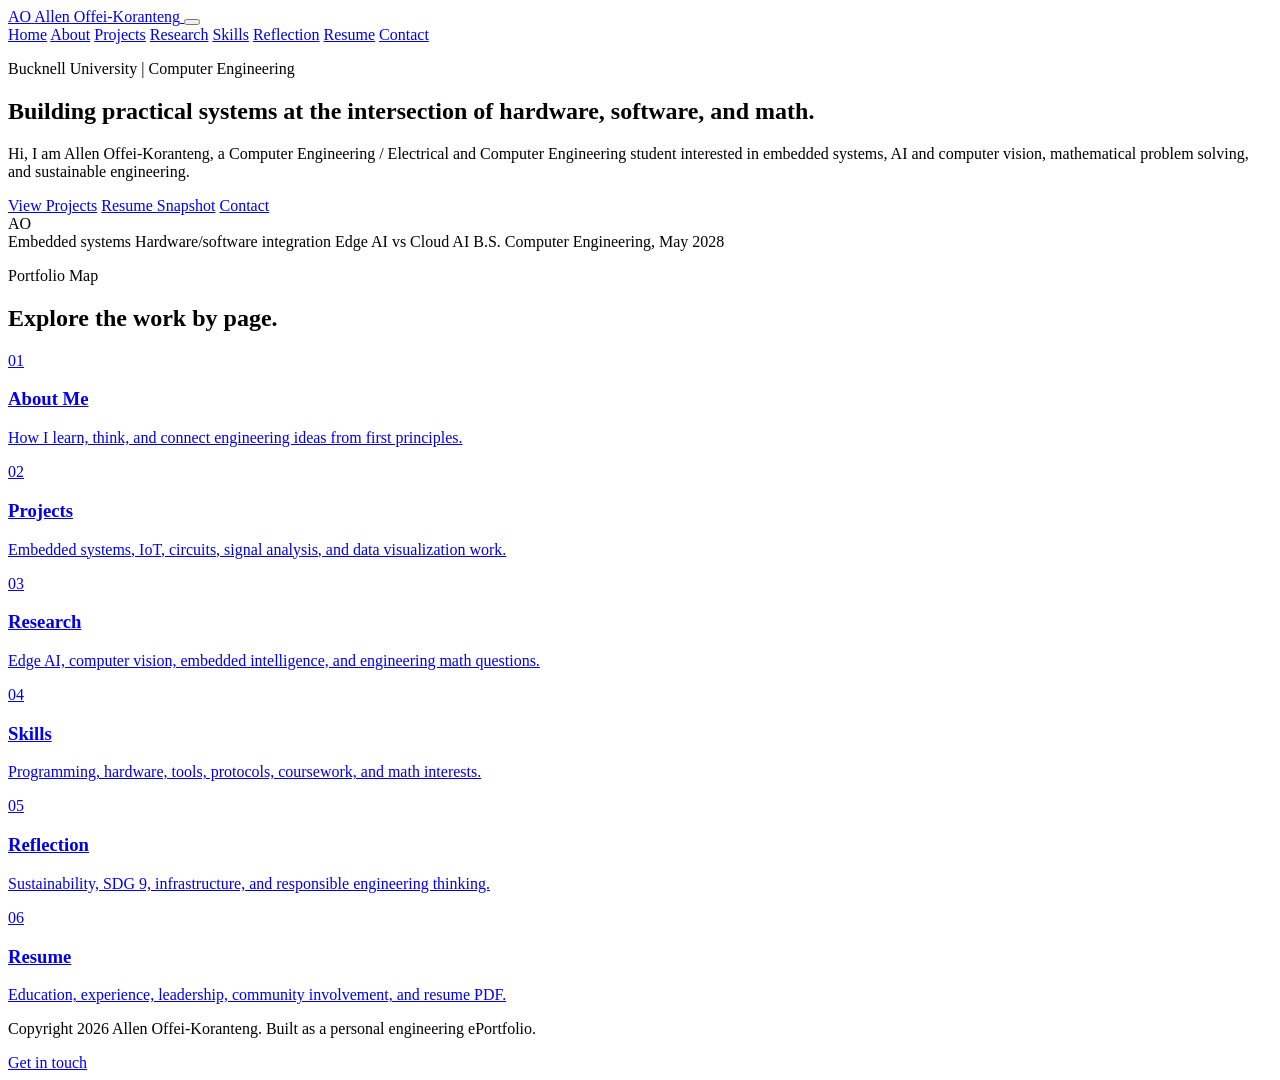
==== commit e59be5e4: "Update index.html" ====
--- a/index.html
+++ b/index.html
@@ -8,631 +8,56 @@
       name="description"
       content="Engineering ePortfolio for Allen Offei-Koranteng, a Bucknell University Computer Engineering student focused on embedded systems, AI, hardware/software integration, math, and sustainability."
     />
-    <style>
-:root {
-  --ink: #142024;
-  --muted-ink: #53636b;
-  --paper: #f6f7f4;
-  --surface: #ffffff;
-  --mist: #e7eeeb;
-  --line: rgba(20, 32, 36, 0.14);
-  --accent: #0f766e;
-  --accent-dark: #0b504b;
-  --blue: #315f7d;
-  --gold: #d4a43f;
-  --coral: #c95745;
-  --shadow: 0 22px 70px rgba(20, 32, 36, 0.12);
-}
-
-* {
-  box-sizing: border-box;
-}
-
-html {
-  scroll-behavior: smooth;
-}
-
-body {
-  margin: 0;
-  color: var(--ink);
-  background: var(--paper);
-  font-family: system-ui, -apple-system, BlinkMacSystemFont, "Segoe UI", sans-serif;
-  line-height: 1.6;
-}
-
-img {
-  display: block;
-  max-width: 100%;
-}
-
-a {
-  color: inherit;
-}
-
-.site-header {
-  position: sticky;
-  top: 0;
-  z-index: 10;
-  display: flex;
-  align-items: center;
-  justify-content: space-between;
-  gap: 20px;
-  min-height: 76px;
-  padding: 14px clamp(18px, 4vw, 64px);
-  border-bottom: 1px solid var(--line);
-  background: rgba(246, 247, 244, 0.94);
-  backdrop-filter: blur(18px);
-}
-
-.brand {
-  display: inline-flex;
-  align-items: center;
-  gap: 12px;
-  color: var(--ink);
-  font-weight: 800;
-  text-decoration: none;
-  white-space: nowrap;
-}
-
-.brand-mark {
-  display: grid;
-  width: 42px;
-  height: 42px;
-  place-items: center;
-  border-radius: 50%;
-  background: var(--ink);
-  color: var(--paper);
-  font-size: 0.9rem;
-}
-
-.site-nav {
-  display: flex;
-  align-items: center;
-  justify-content: flex-end;
-  gap: 6px;
-  flex-wrap: wrap;
-}
-
-.site-nav a,
-.button {
-  min-height: 42px;
-  padding: 9px 13px;
-  border-radius: 999px;
-  color: var(--ink);
-  font-weight: 750;
-  font-size: 0.94rem;
-  text-decoration: none;
-}
-
-.site-nav a:hover {
-  background: var(--mist);
-}
-
-.site-nav .nav-cta,
-.button.primary {
-  background: var(--accent);
-  color: white;
-}
-
-.button.secondary {
-  border: 1px solid var(--line);
-  background: var(--surface);
-}
-
-.button.ghost {
-  color: var(--accent-dark);
-}
-
-.nav-toggle {
-  display: none;
-  width: 44px;
-  height: 44px;
-  flex: 0 0 auto;
-  border: 1px solid var(--line);
-  border-radius: 50%;
-  background: var(--surface);
-}
-
-.nav-toggle span {
-  display: block;
-  width: 18px;
-  height: 2px;
-  margin: 4px auto;
-  background: var(--ink);
-}
-
-.section-band,
-.section,
-.contact-section {
-  padding: clamp(62px, 8vw, 108px) clamp(20px, 5vw, 72px);
-}
-
-.hero {
-  display: grid;
-  grid-template-columns: minmax(0, 1.1fr) minmax(320px, 0.9fr);
-  align-items: center;
-  gap: clamp(34px, 6vw, 84px);
-  min-height: calc(100vh - 76px);
-}
-
-.eyebrow,
-.project-type {
-  margin: 0 0 12px;
-  color: var(--accent-dark);
-  font-size: 0.78rem;
-  font-weight: 850;
-  letter-spacing: 0;
-  text-transform: uppercase;
-}
-
-h1,
-h2,
-h3,
-p {
-  margin-top: 0;
-}
-
-h1 {
-  max-width: 900px;
-  margin-bottom: 22px;
-  font-size: clamp(3rem, 6.5vw, 6.4rem);
-  line-height: 0.98;
-  letter-spacing: 0;
-}
-
-h2 {
-  max-width: 820px;
-  margin-bottom: 20px;
-  font-size: clamp(2rem, 4vw, 4rem);
-  line-height: 1;
-  letter-spacing: 0;
-}
-
-h3 {
-  margin-bottom: 10px;
-  font-size: 1.18rem;
-  line-height: 1.2;
-}
-
-.hero-lede {
-  max-width: 780px;
-  color: var(--muted-ink);
-  font-size: clamp(1.08rem, 1.8vw, 1.32rem);
-}
-
-.hero-actions {
-  display: flex;
-  flex-wrap: wrap;
-  gap: 12px;
-  margin-top: 30px;
-}
-
-.button {
-  display: inline-flex;
-  align-items: center;
-  justify-content: center;
-}
-
-.engineering-panel {
-  margin: 0;
-}
-
-.engineering-panel img {
-  width: 100%;
-  border: 1px solid var(--line);
-  border-radius: 8px;
-  background: var(--surface);
-  box-shadow: var(--shadow);
-}
-
-.signal-list {
-  display: grid;
-  grid-template-columns: repeat(2, minmax(0, 1fr));
-  gap: 10px;
-  margin-top: 14px;
-}
-
-.signal-list span {
-  min-height: 44px;
-  padding: 11px 12px;
-  border: 1px solid var(--line);
-  border-radius: 8px;
-  background: var(--surface);
-  color: var(--muted-ink);
-  font-size: 0.9rem;
-  font-weight: 750;
-}
-
-.section {
-  max-width: 1240px;
-  margin: 0 auto;
-}
-
-.muted {
-  max-width: none;
-  background: #e9efec;
-}
-
-.muted > .section-heading,
-.muted > .project-grid,
-.muted > .skills-layout,
-.muted > .resume-grid {
-  max-width: 1240px;
-  margin-right: auto;
-  margin-left: auto;
-}
-
-.section-heading {
-  margin-bottom: 34px;
-}
-
-.about-layout {
-  display: grid;
-  grid-template-columns: minmax(0, 1fr) minmax(300px, 430px);
-  gap: 32px;
-}
-
-.about-copy p,
-.reflection-layout p {
-  color: var(--muted-ink);
-  font-size: 1.12rem;
-}
-
-.principles,
-.research-card,
-.skill-group,
-.resume-grid article,
-.contact-links {
-  border: 1px solid var(--line);
-  border-radius: 8px;
-  background: var(--surface);
-}
-
-.principles {
-  padding: 24px;
-}
-
-.principles ul,
-.skill-group ul {
-  display: grid;
-  gap: 10px;
-  margin: 0;
-  padding-left: 20px;
-}
-
-.principles li,
-.skill-group li,
-.research-card p,
-.resume-grid p,
-.project-body p,
-.project-detail span {
-  color: var(--muted-ink);
-}
-
-.project-grid {
-  display: grid;
-  grid-template-columns: repeat(3, minmax(0, 1fr));
-  gap: 18px;
-}
-
-.project-card {
-  overflow: hidden;
-  border: 1px solid var(--line);
-  border-radius: 8px;
-  background: var(--surface);
-}
-
-.project-card.featured {
-  grid-column: span 3;
-  display: grid;
-  grid-template-columns: minmax(260px, 0.8fr) minmax(0, 1.2fr);
-}
-
-.project-image {
-  position: relative;
-  min-height: 190px;
-  background-color: var(--accent);
-  background-image:
-    linear-gradient(135deg, rgba(255, 255, 255, 0.2), transparent 45%),
-    radial-gradient(circle at 78% 22%, rgba(255, 255, 255, 0.6) 0 10%, transparent 11%),
-    radial-gradient(circle at 20% 75%, rgba(255, 255, 255, 0.34) 0 13%, transparent 14%);
-}
-
-.project-card.featured .project-image {
-  min-height: 100%;
-}
-
-.project-image span {
-  position: absolute;
-  right: 18px;
-  bottom: 18px;
-  padding: 8px 11px;
-  border-radius: 999px;
-  background: rgba(255, 255, 255, 0.9);
-  color: var(--ink);
-  font-size: 0.82rem;
-  font-weight: 850;
-}
-
-.project-one {
-  background-color: var(--accent);
-}
-
-.project-two {
-  background-color: var(--blue);
-}
-
-.project-three {
-  background-color: var(--gold);
-}
-
-.project-four {
-  background-color: var(--coral);
-}
-
-.project-five {
-  background-color: #6b5a8e;
-}
-
-.project-six {
-  background-color: #59715b;
-}
-
-.project-body {
-  padding: 24px;
-}
-
-.project-detail {
-  display: grid;
-  gap: 3px;
-  margin: 16px 0;
-}
-
-.project-detail strong {
-  color: var(--ink);
-}
-
-.tag-list {
-  display: flex;
-  flex-wrap: wrap;
-  gap: 8px;
-  margin: 18px 0 0;
-  padding: 0;
-  list-style: none;
-}
-
-.tag-list li {
-  padding: 7px 10px;
-  border-radius: 999px;
-  background: var(--mist);
-  color: var(--accent-dark);
-  font-size: 0.82rem;
-  font-weight: 800;
-}
-
-.research-layout,
-.skills-layout,
-.resume-grid {
-  display: grid;
-  grid-template-columns: repeat(3, minmax(0, 1fr));
-  gap: 18px;
-}
-
-.research-card,
-.skill-group,
-.resume-grid article {
-  padding: 24px;
-}
-
-.reflection-layout {
-  display: grid;
-  grid-template-columns: repeat(2, minmax(0, 1fr));
-  gap: 28px;
-}
-
-.contact-section {
-  display: grid;
-  grid-template-columns: minmax(0, 1fr) minmax(280px, 420px);
-  gap: 32px;
-  align-items: center;
-  background: var(--ink);
-  color: white;
-}
-
-.contact-section .eyebrow,
-.contact-section p {
-  color: rgba(255, 255, 255, 0.75);
-}
-
-.contact-links {
-  display: grid;
-  gap: 10px;
-  padding: 22px;
-  background: rgba(255, 255, 255, 0.08);
-}
-
-.contact-links a {
-  min-height: 48px;
-  padding: 12px 14px;
-  border-radius: 8px;
-  background: white;
-  color: var(--ink);
-  font-weight: 800;
-  text-decoration: none;
-  overflow-wrap: anywhere;
-}
-
-.site-footer {
-  display: flex;
-  justify-content: space-between;
-  gap: 18px;
-  padding: 28px clamp(20px, 5vw, 72px);
-  color: var(--muted-ink);
-}
-
-.site-footer p {
-  margin: 0;
-}
-
-.site-footer a {
-  font-weight: 800;
-}
-
-@media (max-width: 1060px) {
-  .hero,
-  .about-layout,
-  .contact-section {
-    grid-template-columns: 1fr;
-  }
-
-  .project-card.featured {
-    grid-column: span 3;
-    grid-template-columns: 1fr;
-  }
-
-  .project-card.featured .project-image {
-    min-height: 220px;
-  }
-
-  .research-layout,
-  .skills-layout,
-  .resume-grid {
-    grid-template-columns: repeat(2, minmax(0, 1fr));
-  }
-}
-
-@media (max-width: 820px) {
-  .brand span:last-child {
-    white-space: normal;
-  }
-
-  .nav-toggle {
-    display: block;
-  }
-
-  .site-nav {
-    position: absolute;
-    top: 76px;
-    right: 20px;
-    left: 20px;
-    display: none;
-    flex-direction: column;
-    align-items: stretch;
-    padding: 12px;
-    border: 1px solid var(--line);
-    border-radius: 8px;
-    background: var(--surface);
-    box-shadow: var(--shadow);
-  }
-
-  .site-nav.is-open {
-    display: flex;
-  }
-
-  .site-nav a {
-    border-radius: 8px;
-  }
-
-  .hero {
-    min-height: auto;
-  }
-
-  h1 {
-    font-size: clamp(2.7rem, 12vw, 4.2rem);
-  }
-
-  .project-grid,
-  .research-layout,
-  .skills-layout,
-  .resume-grid,
-  .reflection-layout,
-  .signal-list {
-    grid-template-columns: 1fr;
-  }
-
-  .project-card.featured {
-    grid-column: span 1;
-  }
-
-  .site-footer {
-    flex-direction: column;
-  }
-}
-
-@media (max-width: 520px) {
-  .site-header {
-    padding-right: 16px;
-    padding-left: 16px;
-  }
-
-  .brand {
-    min-width: 0;
-    white-space: normal;
-  }
-
-  .brand-mark {
-    flex: 0 0 auto;
-  }
-
-  .hero-actions {
-    align-items: stretch;
-    flex-direction: column;
-  }
-
-  .button {
-    width: 100%;
-  }
-}
-
-</style>
+    <link rel="stylesheet" href="styles.css" />
   </head>
   <body>
     <header class="site-header">
-      <a class="brand" href="#top" aria-label="Allen Offei-Koranteng home">
+      <a class="brand" href="index.html" aria-label="Allen Offei-Koranteng home">
         <span class="brand-mark">AO</span>
         <span>Allen Offei-Koranteng</span>
       </a>
-      <button
-        class="nav-toggle"
-        type="button"
-        aria-label="Open navigation menu"
-        aria-expanded="false"
-        aria-controls="site-nav"
-      >
-        <span></span>
-        <span></span>
-        <span></span>
+      <button class="nav-toggle" type="button" aria-label="Open navigation menu" aria-expanded="false" aria-controls="site-nav">
+        <span></span><span></span><span></span>
       </button>
       <nav class="site-nav" id="site-nav">
-        <a href="#about">About</a>
-        <a href="#projects">Projects</a>
-        <a href="#research">Research</a>
-        <a href="#skills">Skills</a>
-        <a href="#reflection">Reflection</a>
-        <a href="#resume">Resume</a>
-        <a class="nav-cta" href="#contact">Contact</a>
+        <a class="active" href="index.html">Home</a>
+        <a href="about.html">About</a>
+        <a href="projects.html">Projects</a>
+        <a href="research.html">Research</a>
+        <a href="skills.html">Skills</a>
+        <a href="reflection.html">Reflection</a>
+        <a href="resume.html">Resume</a>
+        <a class="nav-cta" href="contact.html">Contact</a>
       </nav>
     </header>
 
-    <main id="top">
+    <main>
       <section class="hero section-band">
         <div class="hero-copy">
           <p class="eyebrow">Bucknell University | Computer Engineering</p>
           <h1>Building practical systems at the intersection of hardware, software, and math.</h1>
           <p class="hero-lede">
-            Hi, I am Allen Offei-Koranteng, a Computer Engineering / Electrical and
-            Computer Engineering student interested in embedded systems, AI and computer vision,
+            Hi, I am Allen Offei-Koranteng, a Computer Engineering / Electrical and Computer
+            Engineering student interested in embedded systems, AI and computer vision,
             mathematical problem solving, and sustainable engineering.
           </p>
           <div class="hero-actions">
-            <a class="button primary" href="#projects">View Projects</a>
-            <a class="button secondary" href="#resume-pdf" data-resume-link target="_blank">Resume PDF</a>
-            <a class="button ghost" href="#contact">Contact</a>
+            <a class="button primary" href="projects.html">View Projects</a>
+            <a class="button secondary" href="resume.html">Resume Snapshot</a>
+            <a class="button ghost" href="contact.html">Contact</a>
           </div>
         </div>
 
         <aside class="engineering-panel" aria-label="Engineering focus summary">
-          <img src="[data-uri]" alt="Abstract engineering portfolio illustration" />
+          <div class="circuit-visual" aria-hidden="true">
+            <span class="chip">AO</span>
+            <span class="trace trace-a"></span>
+            <span class="trace trace-b"></span>
+            <span class="trace trace-c"></span>
+            <span class="node node-a"></span>
+            <span class="node node-b"></span>
+            <span class="node node-c"></span>
+          </div>
           <div class="signal-list">
             <span>Embedded systems</span>
             <span>Hardware/software integration</span>
@@ -642,439 +67,51 @@
         </aside>
       </section>
 
-      <section class="section" id="about">
+      <section class="section">
         <div class="section-heading">
-          <p class="eyebrow">About Me</p>
-          <h2>I like understanding how systems work from first principles.</h2>
+          <p class="eyebrow">Portfolio Map</p>
+          <h2>Explore the work by page.</h2>
         </div>
-        <div class="about-layout">
-          <div class="about-copy">
-            <p>
-              I am an engineering student who enjoys breaking technical topics down instead of only
-              memorizing formulas or code. I like learning deeply, especially in math, circuits,
-              embedded systems, and computer engineering.
-            </p>
-            <p>
-              I am interested in systems that connect sensors, microcontrollers, displays, cloud
-              data, and AI. I care about knowledge, education, family, helping others, and economic
-              return, and I want my engineering work to be both technically strong and useful.
-            </p>
-          </div>
-          <div class="principles">
-            <h3>How I Work</h3>
-            <ul>
-              <li>Ask why a method works before relying on it.</li>
-              <li>Connect abstract math to real engineering behavior.</li>
-              <li>Build, test, debug, and reflect on what changed.</li>
-              <li>Communicate technical ideas clearly and honestly.</li>
-            </ul>
-          </div>
-        </div>
-      </section>
-
-      <section class="section muted" id="projects">
-        <div class="section-heading">
-          <p class="eyebrow">Featured Projects</p>
-          <h2>Hands-on engineering work</h2>
-        </div>
-        <div class="project-grid">
-          <article class="project-card featured">
-            <div class="project-image project-one">
-              <span>ESP32-S3</span>
-            </div>
-            <div class="project-body">
-              <span class="project-type">Embedded systems | IoT</span>
-              <h3>DAMNED Board Campus Poll System</h3>
-              <p>
-                Built around a course PCB with an ESP32-S3, TFT display, keypad, neopixels, and
-                possible ThingSpeak integration. The device asks campus poll questions, records
-                responses, and can visualize data through the cloud.
-              </p>
-              <div class="project-detail">
-                <strong>What I built:</strong>
-                <span>
-                  Embedded UI with question screens, answer input, progress/status feedback, and
-                  physical interaction ideas such as neopixel indicators and a motor arm.
-                </span>
-              </div>
-              <div class="project-detail">
-                <strong>What I learned:</strong>
-                <span>
-                  Hardware/software integration, display programming, keypad input, cloud data
-                  collection, and debugging physical systems.
-                </span>
-              </div>
-              <ul class="tag-list">
-                <li>ESP32-S3</li>
-                <li>CircuitPython</li>
-                <li>TFT display</li>
-                <li>TCA8418 keypad</li>
-                <li>Neopixels</li>
-                <li>ThingSpeak</li>
-              </ul>
-            </div>
-          </article>
-
-          <article class="project-card featured">
-            <div class="project-image project-two">
-              <span>MSP430</span>
-            </div>
-            <div class="project-body">
-              <span class="project-type">Low-level embedded C</span>
-              <h3>MSP430 Reaction Timer and Internal Timer</h3>
-              <p>
-                Designed an LCD-based embedded project with reaction timer and internal timer modes
-                using buttons, LEDs, timer logic, and an MSP430G2553 microcontroller.
-              </p>
-              <div class="project-detail">
-                <strong>What I built:</strong>
-                <span>
-                  A reaction timer with random delay and LED trigger, plus an internal timer mode
-                  where users estimate time intervals and compare their results on an LCD.
-                </span>
-              </div>
-              <div class="project-detail">
-                <strong>Hardware mapping:</strong>
-                <span>
-                  LCD D4-D7 on P1.0-P1.3, RS on P1.4, EN on P1.5, LEDs on P1.6/P1.7, and buttons
-                  on P2.4/P2.5.
-                </span>
-              </div>
-              <ul class="tag-list">
-                <li>MSP430G2553</li>
-                <li>C</li>
-                <li>Timers</li>
-                <li>Interrupts</li>
-                <li>GPIO</li>
-                <li>LCD control</li>
-              </ul>
-            </div>
-          </article>
-
-          <article class="project-card">
-            <div class="project-image project-three">
-              <span>AI</span>
-            </div>
-            <div class="project-body">
-              <span class="project-type">Research proposal</span>
-              <h3>Edge AI vs Cloud AI for Computer Vision</h3>
-              <p>
-                Proposed a study comparing object classification on a low-cost Raspberry Pi and
-                camera system when inference happens locally versus in the cloud.
-              </p>
-              <div class="project-detail">
-                <strong>Research question:</strong>
-                <span>
-                  How do accuracy, speed, and throughput change between Cloud AI and Edge AI on
-                  low-cost hardware?
-                </span>
-              </div>
-              <ul class="tag-list">
-                <li>Raspberry Pi</li>
-                <li>Computer vision</li>
-                <li>Latency</li>
-                <li>Throughput</li>
-                <li>Experimental design</li>
-              </ul>
-            </div>
-          </article>
-
-          <article class="project-card">
-            <div class="project-image project-four">
-              <span>SDG 9</span>
-            </div>
-            <div class="project-body">
-              <span class="project-type">Sustainability reflection</span>
-              <h3>Scotland, Infrastructure, and Sustainable Development</h3>
-              <p>
-                Completed sustainability work focused on SDG 9: Industry, Innovation, and
-                Infrastructure, comparing Scotland and the United States while reflecting on Ghana's
-                development and responsible engineering.
-              </p>
-              <ul class="tag-list">
-                <li>SDG 9</li>
-                <li>Renewable energy</li>
-                <li>ESG</li>
-                <li>GRI</li>
-                <li>SASB</li>
-                <li>Global engineering</li>
-              </ul>
-            </div>
-          </article>
-
-          <article class="project-card">
-            <div class="project-image project-five">
-              <span>Signals</span>
-            </div>
-            <div class="project-body">
-              <span class="project-type">Circuit and signal analysis</span>
-              <h3>Sallen-Key Low-Pass Filter Analysis</h3>
-              <p>
-                Used MATLAB simulations and MultiSim CSV data to analyze magnitude response, phase
-                response, cutoff frequency, and differences between theoretical and simulated
-                results.
-              </p>
-              <ul class="tag-list">
-                <li>MATLAB</li>
-                <li>MultiSim</li>
-                <li>AC analysis</li>
-                <li>Frequency response</li>
-                <li>Filters</li>
-              </ul>
-            </div>
-          </article>
-
-          <article class="project-card">
-            <div class="project-image project-six">
-              <span>Cloud Data</span>
-            </div>
-            <div class="project-body">
-              <span class="project-type">IoT visualization</span>
-              <h3>Campus Poll ThingSpeak Visualization</h3>
-              <p>
-                Worked on visualizing embedded poll data with ThingSpeak and MATLAB, including
-                online chart ideas such as pie charts for survey questions.
-              </p>
-              <ul class="tag-list">
-                <li>ThingSpeak</li>
-                <li>MATLAB</li>
-                <li>IoT data</li>
-                <li>Dashboards</li>
-                <li>Visualization</li>
-              </ul>
-            </div>
-          </article>
-        </div>
-      </section>
-
-      <section class="section" id="research">
-        <div class="section-heading">
-          <p class="eyebrow">Research Interests</p>
-          <h2>Questions I want to keep exploring</h2>
-        </div>
-        <div class="research-layout">
-          <article class="research-card">
-            <h3>Edge AI vs Cloud AI</h3>
-            <p>
-              I am interested in how real systems choose where computation should happen. Edge AI
-              can reduce latency and dependence on a network, while Cloud AI can offer more compute
-              and potentially stronger models.
-            </p>
-          </article>
-          <article class="research-card">
-            <h3>Embedded Intelligence</h3>
-            <p>
-              I want to understand how sensors, microcontrollers, displays, communication protocols,
-              and machine learning can work together in useful low-cost systems.
-            </p>
-          </article>
-          <article class="research-card">
-            <h3>Math Behind Engineering</h3>
-            <p>
-              I enjoy connecting differential equations, linear algebra, probability, Fourier
-              transforms, Laplace transforms, and convolution to signals, circuits, and control.
-            </p>
-          </article>
-        </div>
-      </section>
-
-      <section class="section muted" id="skills">
-        <div class="section-heading">
-          <p class="eyebrow">Technical Skills</p>
-          <h2>Tools and concepts I am building with</h2>
-        </div>
-        <div class="skills-layout">
-          <div class="skill-group">
-            <h3>Programming</h3>
-            <ul>
-              <li>C</li>
-              <li>Java</li>
-              <li>Python</li>
-              <li>CircuitPython</li>
-              <li>MATLAB</li>
-              <li>HTML, CSS, and JavaScript basics</li>
-            </ul>
-          </div>
-          <div class="skill-group">
-            <h3>Embedded Systems</h3>
-            <ul>
-              <li>MSP430G2553 and ESP32-S3</li>
-              <li>GPIO, timers, interrupts, ADC</li>
-              <li>LCD and TFT displays</li>
-              <li>Keypads, neopixels, motors, and sensors</li>
-              <li>Watchdog timers and constrained hardware debugging</li>
-            </ul>
-          </div>
-          <div class="skill-group">
-            <h3>Communication</h3>
-            <ul>
-              <li>UART</li>
-              <li>SPI</li>
-              <li>I2C</li>
-              <li>Serial and parallel communication</li>
-              <li>Synchronous and asynchronous communication</li>
-            </ul>
-          </div>
-          <div class="skill-group">
-            <h3>Tools</h3>
-            <ul>
-              <li>Code Composer Studio</li>
-              <li>MATLAB and MultiSim</li>
-              <li>ThingSpeak</li>
-              <li>SolidWorks</li>
-              <li>Microsoft Word, Excel, and PowerPoint</li>
-              <li>GitHub, WaveForms, and Analog Discovery 3</li>
-            </ul>
-          </div>
-          <div class="skill-group">
-            <h3>Coursework</h3>
-            <ul>
-              <li>Differential Equations and Linear Algebra</li>
-              <li>Probability and Statistics</li>
-              <li>Circuit Analysis and AC Power</li>
-              <li>Signal Processing</li>
-              <li>Digital Logic, state machines, and Boolean algebra</li>
-            </ul>
-          </div>
-          <div class="skill-group">
-            <h3>Math Interests</h3>
-            <ul>
-              <li>Matrix exponentials and eigenvalues</li>
-              <li>Laplace and Fourier transforms</li>
-              <li>Probability distributions</li>
-              <li>Systems of equations</li>
-              <li>Convolution, signal analysis, and power factor</li>
-            </ul>
-          </div>
-        </div>
-      </section>
-
-      <section class="section" id="reflection">
-        <div class="section-heading">
-          <p class="eyebrow">Sustainability / Reflection</p>
-          <h2>Engineering should work in the real world, not just on paper.</h2>
-        </div>
-        <div class="reflection-layout">
-          <p>
-            My sustainability work has pushed me to think beyond whether a system technically works.
-            I am interested in how infrastructure, renewable energy, ESG reporting, and responsible
-            design affect communities and long-term development.
-          </p>
-          <p>
-            SDG 9 connects directly to how I think about engineering: innovation matters most when
-            it improves systems people actually depend on. That includes reliable infrastructure,
-            accessible technology, and choices that consider both performance and impact.
-          </p>
-        </div>
-      </section>
-
-      <section class="section muted" id="resume">
-        <div class="section-heading">
-          <p class="eyebrow">Resume Snapshot</p>
-          <h2>Education, experience, and leadership</h2>
-        </div>
-        <div class="resume-grid">
-          <article>
-            <h3>Education</h3>
-            <p>
-              Bucknell University, Lewisburg, PA. B.S. Computer Engineering, expected May 2028.
-              GPA: 3.66/4.0.
-            </p>
-          </article>
-          <article>
-            <h3>Calculus I Teaching Assistant</h3>
-            <p>
-              Supports class activities and helps first-year students understand Calculus I topics
-              during office hours.
-            </p>
-          </article>
-          <article>
-            <h3>Maker-E Assistant</h3>
-            <p>
-              Certified Bucknell students on laser cutters, 3D printers, and soldering stations,
-              and helped students with projects involving tools such as AutoCAD and C.
-            </p>
-          </article>
-          <article>
-            <h3>Global Connections Ambassador</h3>
-            <p>
-              Worked with a group of about 70 students from around the world to help them transition
-              comfortably into Bucknell.
-            </p>
-          </article>
-          <article>
-            <h3>Engineering 100 Teamwork</h3>
-            <p>
-              Collaborated in teams of four on sustainable campus solutions, building experience in
-              problem definition, group planning, and engineering communication.
-            </p>
-          </article>
-          <article>
-            <h3>Community Involvement</h3>
-            <p>
-              Served as a zone coordinator for a large community crossover event and participated in
-              a 10 km charity health walk in Accra.
-            </p>
-          </article>
-        </div>
-      </section>
-
-      <section class="contact-section" id="contact">
-        <div>
-          <p class="eyebrow">Contact</p>
-          <h2>Let us connect.</h2>
-          <p>
-            I am interested in engineering projects, research opportunities, internships, and
-            conversations about embedded systems, AI, sustainability, and practical technology.
-          </p>
-        </div>
-        <div class="contact-links">
-          <a href="mailto:your.email@example.com">your.email@example.com</a>
-          <a
-            href="https://www.linkedin.com/in/allen-offei-koranteng-84b84a323"
-            target="_blank"
-            rel="noreferrer"
-            >LinkedIn</a
-          >
-          <a href="https://github.com/" target="_blank" rel="noreferrer">GitHub</a>
-          <a href="#resume-pdf" data-resume-link target="_blank">Resume PDF</a>
+        <div class="portal-grid">
+          <a class="portal-card" href="about.html">
+            <span>01</span>
+            <h3>About Me</h3>
+            <p>How I learn, think, and connect engineering ideas from first principles.</p>
+          </a>
+          <a class="portal-card" href="projects.html">
+            <span>02</span>
+            <h3>Projects</h3>
+            <p>Embedded systems, IoT, circuits, signal analysis, and data visualization work.</p>
+          </a>
+          <a class="portal-card" href="research.html">
+            <span>03</span>
+            <h3>Research</h3>
+            <p>Edge AI, computer vision, embedded intelligence, and engineering math questions.</p>
+          </a>
+          <a class="portal-card" href="skills.html">
+            <span>04</span>
+            <h3>Skills</h3>
+            <p>Programming, hardware, tools, protocols, coursework, and math interests.</p>
+          </a>
+          <a class="portal-card" href="reflection.html">
+            <span>05</span>
+            <h3>Reflection</h3>
+            <p>Sustainability, SDG 9, infrastructure, and responsible engineering thinking.</p>
+          </a>
+          <a class="portal-card" href="resume.html">
+            <span>06</span>
+            <h3>Resume</h3>
+            <p>Education, experience, leadership, community involvement, and resume PDF.</p>
+          </a>
         </div>
       </section>
     </main>
 
     <footer class="site-footer">
       <p>Copyright 2026 Allen Offei-Koranteng. Built as a personal engineering ePortfolio.</p>
-      <a href="#top">Back to top</a>
+      <a href="contact.html">Get in touch</a>
     </footer>
 
-    <script>
-const navToggle = document.querySelector(".nav-toggle");
-const siteNav = document.querySelector(".site-nav");
-const navLinks = document.querySelectorAll(".site-nav a");
-
-navToggle?.addEventListener("click", () => {
-  const isOpen = siteNav.classList.toggle("is-open");
-  navToggle.setAttribute("aria-expanded", String(isOpen));
-  navToggle.setAttribute("aria-label", isOpen ? "Close navigation menu" : "Open navigation menu");
-});
-
-navLinks.forEach((link) => {
-  link.addEventListener("click", () => {
-    siteNav.classList.remove("is-open");
-    navToggle?.setAttribute("aria-expanded", "false");
-    navToggle?.setAttribute("aria-label", "Open navigation menu");
-  });
-});
-
-
-const resumePdfBase64 = "[base64]/wMeyU0IYa4AUilVybKT1a6d+FjKus5JtrZoCpIYU6RWpKz1vz/T3QAISjMKFuxR7cO6ypQAUvx6Znp6+o7k4PRmuky+//7g3fHJ6yQ7eDtdXiajajn55XR8eJi8en2c/PPliyzN4F8pZJIl1r3mpUxuq5cvPv4pWb588ers5YuDH0QiTHJ28fKFcB/KEpHITKW2TPLMpKVOzq7dh348zZPLNXyhdbeyVLjPppkQRXJ7iW8Xgbc//Pjyxa+jo7djM3o7VqM344ke/ZSM9ejn8cSMfnC3fsDbanQy/nty9peXL944ov7n5YvB1KtMp4XpUu8nOkTrhI2OMi3K4XT8FSbo5w9uqo5+ci9nMHMwTz/9yESgzopUieEEJrt0JG/eHScHR7eb+cV0tkleuSv/97XsJdNCOmbTqZWJSLVGki/+VH9VssviYh8Wl0mZlnZn9EKLNJOJLTOgAkefwGATHNv729V4UowuxhM1qtZrx73zFSzAEhZlukjw/vV4YkfT+eI730w8IF8yky9llupyh/xU5sbNs85hto009eI9vEuLdwUD2WxuYCBrx1XfHRzc348nIhvdp3BvMV/Cj8/wsep8PMlHcEOP3JtyNFs5hryGywP62MF0saiWw/jSMzhl8jTfY3ADt7CPEitSt20GU7KC+bsYN5w05yMsd7f+M6aoUKlUwylBFsN5uoU5mi6B2TaOm8zoko1ILRXIuv+A6dLSpjYfTkkxtiMNs/UJXtqrqYJpk+5S/bEwUszCyNGYipAoTfimLlep6QnjPY1889wI0qJMpU2kcWcWvK2LJ08jzS3OtYQz0eY5HIaPTqMr2Bm4R/AAqpL2LLpzK46SGNmhuoXX75LfRu62hN/xJXdXv435drwk8ewnllGyKBK+fhzgdUF7gA1Q2ycAGQemy1QFJ7CEQSl4sbiKfGdZmWoVQu2hw5j9rIxHBBmdWKtT9YiWf8Dguy825pX9L14cvIFmiodPdJrZAK/04FsbgW+NTMv69M6Nwjfo1G6uwjbSA+ryCNQ520YVA0y6N06vf/3L8ZEzBIyzOLUzyhVY6mizc8khIVAADSZyqN0JE6Oc4HU/srQs4AOlzTLx5EFfRFgdWaaFfcTIr9x0382cNlyOltVikfyynH+BmYcz3a0GGGnzDVhfX2F3fQu/JfDy1v1ddT9ffwKD9e72cvfd9/ByxLYVZebWzoSGMJBHfDjKbfnnwMmzZ8FRmX0eHKdHZvkz4OTFs+BooZ8Hx+n9wg8DIsQdOzMH1/wbC8lq1pjUiajAGN/[base64]/VwxK+TeFOzUfu3q+zzJ3bGe6cP/14US5ayMOJ8b9fGXra3sIPzJ1OJHw8R/[base64]/m+vDZ5SnfYuE9c4Re5r+MzFDSIZP/A2e2E6DBkJkSHISshNkxtJESHQRvBh/JcJoJ/hOjizxqHv+ADdSJHygAoY0CsLFJtg/NaWxmKT/l3ypUODauPPOWOnoE8zWXrC+tQA8kfFA/txOFRik4x96COCFnS5kEqbpLNFbxDEaLNqjUV8K/IbFy215/cn1brTYJ/eQefRZOyohDselxbFbMVXC8bjDm8AQFah7NZfG0lOyBrOpNXTWgKCbtqxTgZLG5zZGTFfG1JQRKmX+E7O19G8ayKMWouIfgamO4+i79X4C9wmDp1Y5gdKiJEZIwufRbAh/n5JWpbyFjHV3e3syv3qzMn3Vm9ate8Oadn6Ka4nQLjbJ2RkY7mrITYaYBwdp9kfBzySUbHaXSN6Di1shEdp9Y2YuM06kZ0HNI3fDDPpnD4x9hqHCKOxuFH5Vc5QlPbeDbZdY5eLOOV9HvFMANKh8I0jv8qHc+kdPinu8/i7xUiDiy+tJCCMoSavUKiAWqcSC3yQdTs5YsPqECZSpUJRKYpBv2REhbB4SEa17uuwzSOf7iOAAHhVtuHoHm1nA1kWe1z8WE2XBf330q1w0kUmF0OcQEMtZuyLJ8Mtcs9qxh8S6lLkRYPk0Zg5rKiKFDKH/MpotbiWL2Yv44Ws7vF3ZicV6A5U3IF8g5kWlSoK8/4WEdmkGURIOZqvnSYl60khIwPkocobNGPh9IRU3JR4g/0r/pIKyD/IkQanwIl3DHvFNzoOLVhEB+HDIPoOLVhEB+HDIP4OGQY8OL41EoyDAI4p9UNb5hCK8QJwFF1SicrGPf5rq/QbJW01bhW8lAZm2741B/QffO+u917LkQIp2gngtzp5E22aHXOuzbGRIH0rbgkRXG6wTqg2WK6btXWKeVnQOoW5GvNq/Yd/KI7Up67CijqpNtIB331AgL1X1mju7kKjbrPGnDXL8Ea2MKnEJ/BxFToJJpdbQuPmBMWSpUWNkgDVuvMb1sbgS+0mJVQbBeAZYzRCqe5hWDQAHIzXIwGaqreYG0GJnUAcc2Io8MD44w9Y/DXi5NM3LdqpfZSH70ViTn4gQNjc+ojCPTFXRMAraOpaAjz5dU4yyLInh3Lfj5bJ+etce3PLXLkXbtTZWtu7xbDzWfgL2gNddt8VcHILdJpgCrvyS5euRch2KNNPtD0lhGiD1obn+n9DrxAsCCYkMxo0hbSCcAg7ODi68c4NlVZAGdnB7/hUzQxRyM4tiOnJdjakRXFrCLR6AdntKqshHSm+Di19RYbp7HeouPU1ltsnMZ6i45TW2/RcWrrjRXnCevNj9NYb2BWmcFmFaNRJdIArSjcWvdWBEOu10J4j6+9wtWBwxSE3mMX5fG48eNv5hfzql0BRgPCcb8N4mMxDwBCQU8dxoCintaiCAc+VnzaXI4tLgIkQggHAReMKmyBJQMBRBh4Z9OAQusGjvnr5HfcZgrwpftIp8mbPEQSn8UllbulQjiv0VNw41GW6/R90ujZiHFaljUhYii6d96sf5tNuTjfhr8eejwoVLbpdEHh09KhMNmp5wFq+wiWCNFRLaXPX/VntlFbkUoZxKkWNxhSraOvXKBuf2obBA1ILcbMcZGaIoTOmQmvUxGCCYlfNnBj0YyPPkhTQhJbAOd+To5E3LxbuYP7/Pdqtlknc1zeL+M6os+3yqBQ6+D0f+lKl4cSCB0Dm/spReCT1hM6/4ySiXLL0A9Cvgg45o9e4+1GqLEe8iCZbB4aCqB/[base64]/fQHLcVlWooL8f/rao0HC5aCuIV9hvqhGMs879mtPa0ESdTIeH8z2KV/wgGRmNdwR/Letq5S/bP6j/mHL2GjR8h/ICMWh60RCEX7yZfsIACVG8weAdKQXUOgPkvuzEXkkH2YB6saKbZXQFGPZtGVy6Hoyk9sqRCjBSbqFh6hBqIkTmlTWpGqT+qAiFjsqotBik/qi9IkcBatxxKZu2Q4HEROzW8wGbx55Qt9iG4T+eQIcYyDX7c7sFz4DNIXXx6B28ecrnvc+xrWsPigd2BfBi5pBX1gOzVwaj0hmUxEP5tvtWahYkn8xgVBHic0pl0Eb4caaKrtcWVxnT997wBbKUO++ewHZM8+FkeCNij8FuIe4cwGOMKckC/JNenG3iv8gGZv77ELUCp3n8kVFULj4OReWi49RRufg4FJWLjtNYVNFxaosqOk5tUcXGaSwqVpywReWH8VpUjLVWJf/W9TRU0YVIgwcKNE8RbC1PdGHB0Rt/1YoyvGqvyemzmwhrGdGNksHT5GFZPp/lbYzsP7deLSVCGFaJEhKtnqizOOKbd+uOVB3ArKOMuObVejM0cckX8AXVIYjKmLqZ0Unux1lsA3B83dGFwypDiJxhGQlVkAEcMuzvGnMel5EzWoI1JwHse6pfZC78E7mBcs/485pj4mgA56R1VN/zIZZuNvMQ4kP3E3hxzh/4XRqPTk7HautbwvN1WzwKty54c1xB4xNB2vnktMzJVx979SX08w7gbG2a1ZIR0a1+eGToUSOHXxvcg+SpfDTlE8YKepCZEAnTDaUWIyNSK4rpuuP/2/ooVy0v1s80yWsH5AM+3PGbtrUhlBRBgVTwPuaN93GbUoGBZvQ9qgZb2F1wNsXAiZos97nyHsR/P5Fn93pnKmCnbZ2jM8acIIFF/QHS6maWtplQ5gT+AGofLSlCToks7VDfZoTQrix069sM+MlO/9q0bHsL3A2tpk9ZU+hAo+pBRy9/HSQ95U6wO0Nb9qs4VhFK2WWuWu+jv6rpejcvY0ENCBg1VZFBIniAkD7MFiFaJa3wu9yU0+QxDZ/v8VEWepcEIH8d/b6iJhBcaOAIkaEBTjojXDOmcWn0zwZGuKgggaYW5+50yllNhRyskwByD+bSESJY8NQejxrw/[base64]/wQZeoiKwgR/nPdq/9xWqJXRRp9+kjG4wLdK871C9kx/BHABPWcAn1y3/QJugfs4qZ/MNMAWsDVDB6bMGJTgAs6i+oIGzSMYFeQSXrXPmflGdN42IKvAGdryDdXq1u9zm6f4FUmu/oDPpcdY3PO4IO8ORr4Y8GnxuNg0uT/8Q+zBXBKNK5CV0aeyl7m0w4b92PdHzYuokO3qM8WY+W/8GmdS1kwjdeMk2iY5SnZPt1m3XaIqtCYqd1gRss64LcDV6BwrWY1PEffItH6TRaVaG5hZ37oljZMbnaUqroHQsgNiDt0wEm0pYbD03hJoIhg0U1YhBnTNNhKxAoXX7CM2Ax+r4Z9hE0EXhHeyeX346gdoCSL7734RYqMna+ht+Elxrf6uzuNzn4Q8xxQtvnTGm75SY0/bHA2Dcwxn6Cv59TL+bT2iMfwttYCR90vJMhFRMoZRPy/i/xuhZVp0upmQGnc/h8RaSqlDoFp5h59AV8Ha+vGyl6tE5VpT8Tl2I8J2mXQQVlFATbqpZucbn/kGRS+fxgCSc6RxosrJXVO9FeRBseUCiwMX1TwdjvpEU8PDaAA5sFRoZYz8NeBqweo6hUSpVdJw6lSo+DqZS8cJ4M7YkyJMAjjf5x18ngo/x+nZcNhk7eN8OjQT7xIXCrNN+M+IVYNyPGwcBJoVHkf35ti37JrUP29VUfN6bknzzfnRGczRP8ywE469xeVAVf0W1H00VNtWpoJk2JUW6CfzWPRTuH9sj5Y7/aw+569UZDfg9Ys+jdFogiHcvzBMNwGy3ZGe7r7Jm432TtK3EHi1EhfYdZo0wP9hLFRIlep9J8+7DCJlzQmRDtf4Iz7Wuk9wedz2YNB2KF6hkXCUfp1ht9Rk0jKR90vAU0rc2GHeazW/oSR+MHa5MCSI/QCR7Mn18HEqmj45TJ9PHx6Fk+ug4dTJ9fBxKpo+PQxpgdJxaA4yPgxpgfJjCPgeMkbI3jFdOR3h8Q5GnQj+m5qzteoAvnxs9BI9X6qqx4wek8/l+6sR4bXpebI3TcS3YF/OLbbMDdzjrpmdKcr9VlDodO+47fT2nu7mfnXw7BEW/[base64]/[base64]/[base64]/[base64]/mD8Q7xegKJDe0G7a1IgD7EPRB8XRJt7YUqAoQPP3e6ixa2ejwPBgHxewNaI053A4c0iTto4U2Uxek1OUItlEGl8byShHTpMJMIas9uQs2RDIleeRHB6EhC/AmVwkHxW5RMEYcplCdOQVRVPeU4yJvKFkFXlLKRnyjrKFi6ec4BJIK/[base64]/xQOnREuLVWYTAK5bVIslaarFNwQxEd0mrgkdCtLfXHyC0UYFBTi+qZIoRSb2RW4+ui0fTmTTUraEXn1byaVRePd001H/qHxfBx1ayr0x+kflI1u6bR5+3b168AGb2+v/vjvPp++TdqOcL/[base64]/uFy9UkalIJO9S77upxEjephpi3uC+TP6pm3Fok+9LeJLkD0U7qaYd6MdpJTR2K1nO04cVo44FoJ1W5Q70Y7aQyD0XL27aUD+77vlYnlMbt4SSPZh7HJsq2kU4wUZxgonjBRPGCBdMLFkwvWDC9ZA8tWDC9YMH0ggXTC3SwKakJTzBmK/8P3eJh3bTD9O/NqFo+JJVj/Gh41XGWDbs4ntwusNkAeA45PkJ5xYZZPLN4ZvHM4pnFM4tnFs8snlkCswRmCcwSmCUwS2CWwCyBWQKzBGaJzBKZJTJLZJbILJFZIrNEZonMwmtHOWaPhlkys2RmycySmSUzS2aWzCyZWcrhmq3mxWH/zMv1uOib5rzrhuq8WzXf6rty3C7Vm9U9KlfeloN3eTJuLLZrzO+3Z82v4bR5JLuh/gSuthua6qxcPrZXu8YFXC+7X9W8WQzV56a+anq+L5jt/Zd2tWyb+U1dIiwPTlow1MOyazftflj+VeNmbP3Z9beXXXe701p5cn/TNEMJcqi+1Yu+22u/v8F1r/1hWa+6670H89XyatP16Mu3cLvu63X1aXn90GMoy2HVVJ919b5bl15P2sVN1/OfA2Ws9yNqk5Kzh/U95kr5w2Isxvbczn9d7NflrF439z+4+WyKqP8nzNSEebJTeboTePpL+9/OqZ9USvR7Yr1+9Q9/[base64]/kQ7JlW5Ily47kK/Kdw5bPHI4c5yCxQ4yPxCYJIXFik5JAiROOgIHGLSyQQCHcLJRG/sShJARcYEtbjoTSlhTYxEC4CibZNqEFYmvffHKuLrvl/9/+lu1v9T6/Y+a9efPmzXwz3yc7ChAA0CERYHDugnxvyhVL7gYgK7C2fdmlHT3CvO4OgJp+rHtv2YY+W997X/4YoC0OQJ3T3XPxpaV3Xy4C1C0HUFZevHpj9596Ly0DuBjxqqYVXR3LT6w7/jX6+gyxZAVWxAtJQfTlxLJzxaV9lw8vEC1Y/gVA1VOr1y7rcP6kthPgg+tRfeLSjst7LNsT6lE/E+1tl3b1dbBdig4g027l8a3puLTr1Ms39wCJuRJg8l961vb2hZ3wAur7uH3P+q4e2taeDdDwAED8CuBjVcW9On6TckabftpJdbIaONz3fnE954d/[base64]//634FCI9OjGEptvWwm6ER+Vzkcyfq/Viup+Xgpo+GX0K5FmWP8lGYw+vlsfdCFrfFNg0Y5zwcJ4+jEnXx2K8BeT6i4dvkNgr/uMDXyH+oexT3lyhEIQpRiEIUohCFvwOQ28J7v+sYvi0IH/7jxBqFKEQhCt8lEAjvVSOKEN03oxCFKEQhClGIQhSiEIUoRCEKUYhCFKIQhShEIQpRiEIUovD3A+Fn0P1N9fzvYP+nY4lCFP5RgOz8riOIQhSiEIX/qzD+MkA47buO4r8C9i5UsxUw52/ZCeVwMf1Z+KO/ZfdN//Zkon2MoIQEoRYahQcgmb0AOnYz6FBuFD6CBLoQTKwakoWHIIHrFBtBFK4IHxf+CDPZKUiQfdyAuluw/DqkCVeDUZgORqUD5ckQh2gUMuF/da7/XsBz9V3HEIX/eaCPQDpiz7ewsyKu+zY+1S/C7P92YFGIQhSiEIUoROH/CrAJTJ34Vol3sETksgDDyHPAhlIcZEAuTIYpMAuaYDEsgTbowmeYjbALHieTaSn9vdJn09jyM1/h3wyBbXKgAK2roAHmQwtad8DFsP6brMPv/yfXMrweUB8aJ6cCn7726SMfTP/r7734W0CUZ78qg1Aa+WqK8wxw6ILiTFEvAsQnnC5NvIQ4M11Z2ZPcnhzIyy+Y7C2E4pLSsvIpMG0611ZDbV39jJkwu2GOv3Fu07z5C+CCRYubW5ZcuPT/Lda/Dezbm/6Wk7cmCr7qCxb6KiumT5s6pbystLio0Du5ID8vN8fjnpSd5cp0OjLsNmt6WqolJdlsSkpMiDcaRL1OGxcbo1GrlAqBUQI5dY76dlvA1R4QXI6ZM3N52dGBFR3nVLQHbFhVf75NwNYum9nOt/[base64]/XY9U2YxIYFNuyNXtvSHCDXYpc2PhI+qsj4uhx1vKZ9lS2gcVQ7VgysasepSRkIwPyNdiklxbcnPAIpdbaBhc0Oe6DS4mjpqE0dSoCB+RuDyT5b8vma3Jwh0RBJ7JBOPyHEac8Vus7oZEk251LD/DOZJTwixyxcEAHbMhtG0uzAMZVx0lUGA8vK0AyhhWCrwHKckZUBTU37gDiF1/P2AUWm6LANnARcAY7Rz86v6ZioUWaKJ4GLfJ2cWWqoPy0HPJ6A282XiKoG5xRjrJDLxbk5G0L0HkePaEOG6YMmzG1Hy5R8TL/dzif4xpAPOrEQ6J/XHCnboNMigS/f0xKg7VwzfFqTeAHX9J/WnGne7sCV/IS8gSUG1K4zP3oxKb5uxZQASfov1F0RfcMCR8O8Jc22uoH2idw2LDyvFNGXndFNSIH4mmZmoRMStTBZi4ty6RljXmiOCwiZ+KOUF/XykEqNq1KuIbb6gNg+M0JbYuz2b9koFD7OW8nsbLOJMANTPOeXp55XPi+8uAGGAQsu2rBwycBAzHm6etyBBgbqHbb6gfaBjlC4v9NhEx0De1gWyxroqWs/PaOh8N4bLYH6m1pwECvIFFytFKqHHOT6eUM+cv2CJc17RDzprl/[base64]/ibsTjiEqM3gD5iIOIYURBLnG7zYjbEXchjnBb2Zu6UF9lEUTUiPLYRcyUiG1EHHu7wL/[base64]/2c/QK0cpwPBPWitx/7ux/N72cbYRKqH2SbwIv8EXYVWGSz30u6SD+/l7Ld3qoY9jC7UjbpZeugCPlqdonktdr2sQf4emSfBTWxPL7PJDHRu599wi6BBLQ6ilYmq34/WwP5iHwkoaBG6x2simMhHGYI02LFGAncI1Mf+7WEjrC/f2b9kIS6A2wLJCJ/lG2VEq3D+9ifZbMvuBfs7z5cMZwFtTrvcJWG3cdXCPsjZvyPcm8ngq4yL1S52E1QgEgxqe+j9D7/kjf2OUqf4zR9jlPzOU7N5xjF57hogY2iZhRt8tlh6GFvwyDiPSgL6HKjhBncIwvObO8e9n12JWZC3Ie5I1h7VVCj45FdKRnjZbMr+Q1euZ+9CXMRKQZ/iN+Ra/exH8hDGQyaLbzBbyRNHKbuishcYMNNfA72s362Vc7EFjkDgWexiOufXS03DgfjDN7NOPsLsbgW6XbEg4jHEAU0W4hjWAhtiAzNm4I6vVe/jy2RG8+SdIXW/[base64]/vJResCpP2IAcQjiALOVQ7Gwb9u0MhsMKYGsMJmusM3hWyGzWQz3cw2C5sVm8XNBrWvODPH61vFSR4n2UhK2zU9mn4NK9D4NE0aJmpsGhoKD0uqKYXIfEbllMK3/H/wf+VnxtJB5aCKHqiKIwY4gngMkcEBImJJxJLo28YOVBypOFbBDviP+I/52YHDRw4fO8wO5B7JPZbLfH7LFG9pG1lLNpPtRLCSfFJJ5hKhja1lm9l2JlhZPqvEtSC0x/bE9seyglhfbFMsE2NtsXQwdldsIHY49mCsIqAcVh5UjiiPKxVNynZlj7JfOajcpVRaVfmqSpVPKRyvqqFvY1J3IQ0gUuhHOihLoqwZRnpQLg/K5XakPXLZh7RJlhxIC7iE6EBfb6FdP9JBRG7Hyw6kBbyM6MDd/fdY14N0EJHS3/tSMwqcPicVnTYnBSc57iQHnSNOGnAOO+lw1RR6SI7yEEZ5SI7yELY8JPd9CP2ihOjAaN+U7d5EuzdluzfRjkvfVNeOtEeWfEibZMmBtIBL9E3JUaqvMtE70WMb0nsQjyAyyEdaibhWLlm5Bb0TqY/uDGbl4IFPd0ou3CORZURYeoSlyiyYnOJtq9LjA8o9iEcQGfCSFbGSl8LDdIdUy213SNMjbErhkapyPEV5KDtgNyKFuUjvkaV8pJWytFu20Z8pB5COyFIP0l1n2rXJErezIp5uL9CdeO1ASU83Ye0mXyyFpCR8Yjca1MYQ3SutNFpD9AkpW0QWjDCJs6p4yjD/WvK5TH8q03tkeqtMF8tU74t1aL90aP/FoX3Yoa2KobPBidXHZfqJTFf5dE7tx07tz53a+53a+5zafeR9yECF3ZeSof0gQ/uvGdqnM7SPZmhvydAuzdDOy9DOyeCussEGWprGKblIpqk+k017yqZ916Z92ab9hU17r03bYtNOsaE5+SOeqVpyl0xvl2nx00Vaa5E2rUi7l2JuyIWSHjT7KCUXgpbFSO4Ka4hpZEbtkj8TWarkr0JmkfzzkaVI/vXI4iX/LdYqDdWTIXxgsVIdGVJzHie5t6A6NsLUkvsiZArJXW4NkXHJ7UD2tdSdhuwrqTsd2RdSdxGyk5w9Q/4E3fgIbCX/JnXfje7JHyCbuyUfgYs+hjwk+SvR+ulI7+QJqCCZWI2vcDwK8hPJjcGRRyR3NrKHJbcT2UMRdr/ktiK7V+rOQ3a31H0Lsh9L3UeR7ZSyV3N/OyBb9nMHuGTeK/ktqF4n+bmHHsmfj2yt5C9GdolU8SqylVLFUd70YjJEcHWTbnDLkXZI3W5Ut00MpBWyZfVSKJY9z5D8PCX13EmVltRNDKSW1PDnPlJNhmQvPsldgGYVktuFbHokc9Okbg+yMikbc0xKpey7MXMlEx1M4vPzDHFiGNyRQ3I/hkZWqXsSsnSpuw6ZhbfEoOInejVChRyUQXJzK1Fy26zPkljolj3GgIvsfMo6hn6/rgiRRZL1K19ITSTrn7ORPWX9zN9p/dQfwqde6x/wNn7sKesRND1cgaIv1vqO+6j17e4M66/caOGzWH/pzrO+4NpoDWXvswb96dYhDCzQ3Wnd3S17+KkLm0nWR7JDlGDrXd1zrHe4PdbbXSEew4/QeBvvAx1d695o3eraYr0Ml0Kf/wZrrzvN2pN9kXVVNu/[base64]/8Yaw8QknPtzRbO66+9uaUFkjZUmiuNFYby+tpvIO0TtK7WcxbMHs95pbTAbQ0LmgOPprUEvFwIp7U0BCbxj7r20NV0VV3tHnoJZy3Ne8gKurpuPq8nK2pb0GyqbAYV9BI0Az9naEaXQgU3w/ql55iRIayuHaqoiBjNJUPcCG+aubLRkohRzblG7EZSIxvVsBtlo7sjHboxDuzQxxmaKVaDW+7QrVgtm5m52ZDLhZ66XdxkyOtCgyGXV1bPO6vOjqgfj6gf5+oQIWf1xa5ItNngkntw0Wy08XyH0FX9/9GIBKdvWNPMP6Jsd9R1IbYHbtywwhzo77TZhtZsmPjs0tXeuWwF5x1dgQ2OrtrAGketbWh68zeom7l6uqN2CJrrFjYPNfu6aqXpvul1jo7almDjlrJ15/[base64]/29rT0gscT6dDjAewTRy0/7CfJD/uxyqTC3/o/8J/0s2H5Kf8g4oj8lD+MT/gHEUfwKT+dDVccrBipYMP+g/[base64]/IPWwBQ/ouXAXPhs24st6FfwQdpEZ4U9gC7xBVsJj2PoR4oMsmENmho/APGgKP419AEyF22En0eGBNYfEEEf4MHrohW2wF34HYVgCdyh2oZcmmA9rwk/DUnidLCEXhlNhFqyBq+AOuBf2w1FyPRkWFOF2KIZOWE9UJJ5ks63hR6BMcUjzZPjF8EEQ0f5e9PoZ9Qj14c/BBx8LJLwCl0g8FOK1Bu6Dp+AdYibFrAZ0+Ai6FHNxJexm2RjjTLgBx7aXXEF2M134ARxNKSyDzbisLifD1K44pDge3gRGHF8RRjoAD8DP4AX4FL3Vk4Xs0vHKcCOek2rwQB32dA1cBz/FzD2P14tET+xkFnr+GTlM3mVr2Ifo+WEYhS/gLySbrCRX0Uq6VeEd2xJ+Elw4Qh/6mAWLYTX8hLiIj1yIbe+i36NX4SvzU+wdIVs4Fi4LvwBKwFdz2AqP4rhegzfgTZyveuInv6NXsaDiuvAVGG8+rMBRXAMPwh44SRREQ+JIArGRQlKKI7uCDJN3aRp10GbWyXYrbgpvDN8MdlwrrdCFLVfB1XAtPA0H4D34FEZJCrbMx5aVpIncjK/KL9IDbDFbym4TfMJtwmPC88IphUHx/Pjr4yOYde6nAPx4tUI3bMJch/B6Ad4ijFhIOnqaTmajpzbSTa4kg+SfyP3kIfIUeYkcJJ+QY+RLaqY30VvpPvov9AA9yNKYm9Wye9grgl14S/ha1TGWNv7c+LFwbNgTLgwPhu8Kvx0elWchFVd8JdTg6roE+nH0g/BP8GPM+RPwKvwW190R+ToKx3EOviZKXE3JGFEGcZAskoOjW0yayffIALmFPEB+Tt4lR8kpCjSOZuDlpiV0Nl1Kt9LP6CkWwxysil3Obme/Zl8JGxVevB5TPKk4rjyqylS/curOscPjML5y/LbxO8PFuBaVuPLi8Z4rgmpcc7NxlpfDOrzWwwb4HuZoE2b8Llw5u0GCffALeAVzfwDehnfkePn1Cc7ECRiDcUJxPhVEjVck9gKcmRpcLe2kC+c2cl1BtpIbyB143UnuJvdifl8nvyZvkCPkfXKS/0cQNJdW0Rk4oiZ6IW3Fq40uo1vojfQJvF6jv6Nv0/foV0xkBmZlWayOXcyuZwMswJ5gv2G/FVxClTBTuER4SXgdRz5TMUvRplimuFFxr+J+xfOKXymOKsLKW5T3KUPKj1UxqhJVEz6a3qD6Z9U+1TuqsDoL15Mfo590zu+mbyEXCvl0kIRpCMf9LO1jL9NbyWPn/vpaMYARLMeX6hDbT3985SB7j/2EbgUQamX1dNzFXoFn4BXFG0Ki4mN4iabA57gf3so66LP4um0mJWyqcK3wCu46GzHO++kRqqK70eJTnI02uIAkwx+FRXAM839AMYA5raeHyWP05/j63AqH4AG6D/DlHrpIKUa3HJ6Er+CHZA+zkadw3W2Gg/AZjJyNVsgfq6aVSjPdoJyCM7SHzAu/RCeFP8W7/l1yLbzNvsK1v4g0knx4CN7HWf8tKSJWYVywwOu486XDnbhqP4Ig3oO/Epx4B52EPawIlggjOOf5Y78cr1X0savJF7QKp9Mk79xz+W6Me/AduFfxfVQHu3El4C4i39GfwqskA7P4hvIt2AnbYS9LhEz2IO2nYfYLwQY/ghE2B3v9Pu5PqaQIPV0KK3EctvCH4w+gh1VQBmWkkyyBWtTMhPTwpRj5Q7gX+cJLwzsULQoPvEbmkER4DncvM2bxNoVmfBQtn8D78G2YSW6E4PhyGMZzxUwyiRdX06hig2JQ8ajiCcWzileVk+FyvGvvxFl8D07gqWEjyzAXf4A/41qvxrsnB++fKoxiJp5hq2kL2w81JAV6cA/Mxn27GnOwBGeyF71shZvwfnoQz5DX4DgR8a33WTiEd44J7/Nl2L9a/guUC3DWe+Eh3B2vJkGsWQ7p4MY8fUV0pIz2YX98n70N99lhjOkd+BB3jrAcVw6Ziq/Ki9DXn/m9jD2UQBO+E0D4KSjHk7KWvQIfgBNP12q8Rx/Adu24NnSQBuWK9wmFnPHGcBldyfaTJDwNdbiqFuLJPp2swyj0OI4xSCRzoXh8Bnp7DPeyJsWDePp68GRIpInCYsUFGPdbeJK9BuvDzWSnqpa9yY4LPXimp+IMpyr4n4WooPoJSl5QqkJM7YsHhfACgxiV8AKBZLVS8QJlz5Aq0OBELAKzR/xi2ti0RvHENP/YNKhEWTyFZHKB3WA3ZCIhqQKcsrHhUz4FfA02YZj/1czu8AeEP3+IuPNetZ8GcHgp9BZIpz8KpmkIhFiyL8UwyxQ7mL4rnaabTClxCbNSwJdsLYLnCZE/zkWZxOlTrCk0JUcfZ42jcSES79M8pyTK5LRDB8wejKnVP9p6tNVY7skf9YijjWJdV+2HrVDpH/uwcnIBqa+tr51VSxyurCxXcVFJoTcpMUGlUjLOlY4MXkdW56iyivKXzp7Z5i1Ozahpa6upabuI7Fl/31svXuC/qG3WnINv9Y2/3lYra9rlD/ReZ3txZHG46tp8Fqo2JhRRtSWtCEiMoNWZDEBUSl2SjupCZJMvOSFBRQzb1pruMVFTiiVmm00gQnLK2fAbxS9a/WOYV3F0naG8nBiM5eUcMXx8+HSws4GfX2idvCJh8fT6RjPp93aZWypmNKTQ18mWhvKKxRcW5140voX0NxdMab5osmMFf1+vHt9B9pNC/hTjM3xJiUojkOfhFeOsuBihITFE6n2xpNCqJ/oq8+M345yfaD0xNgqVoydGiUEOpjW+uKSkuCjL5chQTeROjkTZ3bdShUmNS/NMXbx8xqJNj4/vyPHes8CgUasMSyuql1/bt/0wj8BL1tKNtAJXX4ovjr4NkKIgyQLvrFE8Kn4I+f5R7MZebKcbx/bQGWTtAb6OZoePsicVK/gKJ7N9yRqL0qrM1EwyqcyWRFtipnmSRqUm31OnhUiMZFRkIQsqtUZTiMX4MsHndBWBz5OHpLAEydTpRT68g3bxGHKN+gwrnt7cUrddS7S++MQibXLOyX/jAX3hWY8rq6bZZ8rwObOKMriTDO4kgztZm0HW8afxFjSUBf8o/[base64]/91z477771+3ztk+dQbJ9vMjqGxY+MjnTMKbGWX8bWwDTehZTirJrj6GdCRx0kxqMmDT2W0qdaqKKnSyjUq8iW+eCSRB0FP/[base64]/g26m8EnCmztmS4s/dnhbVdXTUIdbWd3Ryzp6Xi4hj6zsjUifI/3sXKAKYUXzCJgW+WzLEWGNlt7hB/[base64]/0TeGM/FvceDc6XDd3YLvg1NJhf4fniHiRi7LBvohoKHzY/l7E3fm/OK6p3cL/NjskkZmUlmWS6gLZYueh29puAR8lLOb3I+TP8444v0v2T8pcAwU+3KTHU6s3S2NE1Ght6WlpDhKMhMZ07IsxVMdkNmuhPPfU1Cal5mpibBmZeYmEDdeWq1Rg020UZth5N/bBRSCp2T9VnWLJqVq9clewtDRAjapzebPZ5Gfuy34u3zhb+m+SnIE/Nonv+TVstQnn+05QTODj+4OOKZlT+azCmikR9h/CjDOUInKlE3jWcbdzyvJ9fuSDIrVKbMDJcpU+nKyXQk2fJJBiceVV4+sZudnDiwzpGrcOcDeMRpE3sYhy0IfNpqljb7jJsKPsmlrhxPQXlGS851Ob9TKbmqBUkS/8NUldJuLz5zTxfbvUn81lLwGqxQGQyqhKTCiRLb/rPGnituHx8Zm3tRjcVS20oHPnm+5wdj7/5g28wZ1/yIlJY0bZvZvJMeyPVd+MMdyzdmOsrWsJ415RmZCx5s7dxh9PUtWdI7jYzdNe73lpTO2Lag7fZpfK+bF35XsRifF5wkbQ8khfuDmpii1FCEKye4FrmvBYW4FI2lJN6fcl3SjSnbLTekqi8xXGLcaNho/Hc+vgU+iurse86ZncteZ/Y6s5fZy8zOZHcnu5tkN5dNQjICQUAgoV4QZAvaylUlSRUqlkIVRGmrqNWg2Iq+Ct6+gqKwqK20RavVt9LbT9qvF9ry2tavsfZXpH1fyOY7Z2ajaNuXsGfOzE6GcP7P/3n+z3Oeze3effTj7seE7wtvRB10iNBmhC6IbQltE26Nbo0dtr0YdxS1VYkN9Hr3+uit/[base64]/V2bf9rav/TYg1t+tn7074/9vL7/8Btg8XfvfGhpOFlkqLX1XO3Y3evHjhyq/+z+4dtv2LD2m2BW7btg6dG+dLGEfWUU8W/E5J8OnMbSyBa08AoeeDzoeFjpXyWuVB/I1jLUSu9qdDLm3RV61E9/xsMkJUKW2aTkkZVYgfNAuT0aJVhfPsZJCQlKfWwLA4YYwGxqnva85elHMIVQ7EGLyxMar0FtPhHgAy0BMtCBlhQt8iFtfksAmGfjixuUGtd1a2E/jRd2rqLzEZ/f64d0pinblGsi6Y/OIB0KCkExGA7a6LSq85oKcnhQImho8sfwoKNruhqU1fPoZOkBk034tITjX2eDLJgtQsgXDHgg0nskCpGCqQe8pkaI5nv6OXtoRiUPl/3ta8+/uPTul3dMu2UJ74+W9l3++U9dsGK2qiaDq8kvrCo3qdMX1mtv3fnXry+LuGyTZ399iebgRh9AORL14MbmBGIIyvVt/4PwaAULjPGQLWyHyVJLabi0s/S48HbgbeEd4e+C/UbH9cEvFG4n7w5Qtzt2kbsc9wQfJx930MnAQNAoDZVuJCkH6XDAkhFw9X/N9qD9Uds37XsDlAsQzEKX6w1WYpJJSZRlfWFr62+bJZ1eCMAblESnklJWVgBNuBg3EeRREhXSA8EQKTBC6KCvILZmsqDgcolZKLI0wzGDDOxHw53MfuYt5jcMzWHNwrSV9usv67Co9+uD+jJ9nb5Zv1N/SGf1W/jQcGhniAxFjBLS35w74YbuvlQy3NYwD9M4GuSqjiCfWR0ZLSJl0I8dKo++xnsb8a5S9ZqOVUfE+zPBTzQOU6ckTzVCmj5SRX+QzvNiQEtepQAVS+PgU9KKaybQpt5DUGPuoRksRL90Pa9prvkrrvSXuxd++7/[base64]/HpPd2Lo17vuHkCTET58SrWKr0Wruj8Hf4d86YGVh9UP3HEXMe+0ILMxAxz8Dxh2nk+M6fgKjUtGR10KYr/ibVNAiLjRI8FFSam7fNZz+eu7X0EAfWTji3XTiz6zk31KzEdp1DC8/pNt2+NcgijiydP0mnqGqIErjFCDp5Kk6on+/nEbYmt6a3qV7O35RxKI1a5PhG7cjh2zUCTVcwq5wbnhvQR8tu2Gn04fVg7nHPMVGZljdz27K056n5tLLeP/g/mcecr6htZZq5HNKJ8/[base64]/frV1ZUdooFWB91zUw9tvrv9h7DuT3+ucBVDIu3ph8yu+WEsABUT52JtP1X/48Pfqv9gRDIDIUFFTVSqR9s+tv9Pds/qptTueAm1gL89elK1gxYL0KR1AfJ0B+g3fDBnlAUgpSqwsi4bP2S/[base64]/5gv2i0i2/PsFxMsF3/tXy4OWTf0XK2D+n62oRA+h/2kPuPIIMW3y6EE5U56Gf84HeW+ZBQ63s+jsmQPmuK9zrye2Ew+AB9x7ptXAt1w19+GeA9POEb49KBIUhEIP6HNfXLykZw1YWWAJT08Px3E9hUIxz6FQ5GbNOBSS5XxS0pbKnT1dUicNkO5AlAouVRJJSZUVrgN0FNulju8XQbHwSg8oZLieAHoK/qgO/kxA3uNGSbeb6HHjmhJa5B78g3bhSRFpUDcg2Gn8h9NQZ4emwlCQoVk6YkwD0/Icn+Ah35fYEwfxcO+0l+AlZhwLW75xZEqCvINWvbcXv6YSbF1nt88v6FUPyq9t21F+bc6qjcwaGft5SXXjpMqzvWyvmfKZYgS7OoDTsZKZXaN0GjAmav8C1AamwEq6LS9IXgp+dfWc9p6JvhlNS+uvt4kzL5q45Dy0/2MAge0Cf1+thxZB74UL7yYHJp76Yj6pqnQ8lLsebM/V71hT/[base64]/dY/GdWoRXoAIPGaBxXkZxxYI/fFIctXQMdQ137iNcISo11gA3EhtgG6VZie2y7dL/0uPSu9D+Sa7jrZBdM+BL+RIBP8yrF+Tg/FyDShGrvoM93JIVuSZMbq5joxhQoJqV2GWmM24wZhBRLIsvPxKKBWCxKdHQQRF6KByQpToAOKUYmQIToaIcAaqoU83lZgujsivIREOlzvOX8jRM6I12mFojFy+YP1IUVij0YKnfFE5liAb/nxe8VThbg0cLxAiyEO7tq4JKDKeSJaqB5GyZF1XREiBX6qI4lHALIrG6IJkcsljQqHOz2gk4hWrCYIHgy1XuGNV11FKe4xAjiwL/38UBBkUJocCLUcT7K5HEwDDPNvenwRy4ezyf+IU68T7kXVestnvyCjBOiN3WYAz8kv4hQTYlXn7v5vAgwfla3vXlu4LNCW7+qgkS56LyCXLKy1KRiny9N/pYaQ5inwMizPh/y1f941l3BB2ODq8LHYhwfkyTO3Y0lQBSHaBl2S4yMw3VoXqNKiDR5io8JgJOkPgIE0GOlqEx4OQ8AkpBCUZkhoBBiOTvAFUQ3WOYG7k1DClB4byZGRMFQFBDRdYgem+RGGB6p4siLo/AZa4YF91T8tYpLOBnC1b/ttk3HCHRRnPJKur6d7910bDt/DGAUcHGemDxg6P52guO5TmI0OZzaktySuovYye1M7kw9RzyXctuStlTO1uSU/bkIzdcmr3jW344Oe5EWwX2xfADw/E6wJ3aAPxBjCezVkGvDzVjP82wg2s/j1km7T+wnWI+/n6hNvt844wL9XG3yDwfRPej4i2c9Qr9VzDK7jgBOwhjEZg8MerEZWJaBa1ZNSPm1gzr8utIyAo5e1pOSz61dO5CsJ4Yvl/TpfdS8c4fhhRv1bqiqTmVw+dkx2+pzj9zwKQTwkmvIb6U7ZKjiD20gdN+n1hJuIg6eMkqr+FX+XY63fW+HT0ROxN6W/uCzMyITF6DoEiJCrIlv8jcFMhFHHJdBBDwEG0KfO69YhY8sptVncSaA7wJ48I2B++D99P3sfa4x91641/V96vv2V6W3wdtuN7QxLG2nHQIQoOAS3CHJviK8IvZ5aoNrfXi9NMYdEg9Jb0ffZ52XeTztBBlqZ+w+Zzhx3eWmOSABb4SJKI9MZL5BAjJSTPYnYZLzJXzQhzQ9zrRGsLY3uI/d4MNbbPit8al9FyzlF2Ip3wvivCppAc2uUlo4IkYgzbl9KlqnqAqCLJoJNJp5XR4VuGMQjcDvCKlExIYGXe9FX1YZxapLAsRyXJV8jqV9Fao2edpw+ipQ9FVc6AVrk3981ltBydOf0YHCZ+6KHZ09464QU6XNxR8WOZFpgTTKbRiYSjZpXp6gkOfAezLYY/jaeZQ1C2AmuHfstfo99btf+wbYDbpeuHJw46X3rxy4/KrP7qaWuerX1X9crx+rn/vHMeAGBXDPvG8/WP9l/bG917cZIPw7dM15Ha6GlVF2/hhifwS56beOEEnEflclidm/1FkZ1MCYeEY4k/xv2ZZjYwRwIa0uy0ix07Lixq5ciRZ8RCEWo/0+iAQHnwKpXy8PbQk9FCJDO4oa0KKW1M67CRfvgkOu5S7o2qRqH8ulsbud0ty4BlY15Z9VAJkS1Gb5OJ5QAhFRCAuQVgKpIkhE0CAH00WQFOK4VIwRaZS08MmU0DivBpzEJWCGJr04mWovoyw6Gx1Y+mHRdxCk64/uvPIPKe/GrVtvgSvqt+ES70fF3uMPbn1JFuGuiUPwrl1jX8EriFXDz9EKKkQefN7ovzQyGtkVJFlFVC6KXBi7UL4y9hmZ8REUQfMUT9taiiujG6Ib5NuUN6NvKMeL7P2hn0b+WzwbPhuhiqyrBn/2nLnG5gQvM5oYFbzUKBiaBMgrckBR5M3KlxWoELlYKrpFPiWflkleHpKPy+RxGchCLiYrmlqI1sDvDEFBYjedL/gRSMkfp1KyjIQVi2Q5oFDKTOT4HMz9WqiR0Ai50ioKCg3MXK4h7KcL046YWpFHgRDXNbAP5idwjWMqLzL3ACZ6zTrIRG+j+D8yWq3gzZpKFTtpUzmKZlREQCabmgORoBrWMmpzIFcETRE06KF8EWRFrUhEoh/V/C00MbOOEBlklk5XRWddlZjoD/YBy4lW0R3/Amqz3I8ibmM7B5DeRrFfgUmE9cTcBubrz5zaec3AF8AsI5rtqF9av2hx5cs7Bu96GK6pb/04+jMP33TfVX2JevviUIJU4Rp4/8Q3S9vW7v4ajqNrJk/aUsjTVkDeqIgti7IbUiTtAXaO0ekWkRP0PKfzWW9RTurp5o5ch74ye3v29twT5VruhbK/8mG1Y44RJJZwHYkO2PFEK1I9S5JSIpkAiRqyrlnxJUSEj8DIE8GszrEa5+S4mDPG2dZz67O7uceczzuPcbSe5Zw2hWpvJZX2oH0QTH2QjQKLrAJ0DfCGxxfpMZzucg/HJpBQRZeeS7QWwt01UHmm4XNPjVdxlcRssrAK/0KlOmL2KOAySfX0eLWxCYDn5vQZGn8q3EiSTpKDalbT1zhXcxudN3K3Zrfp93JPO190/sD5A85NVEcWY2k7grSt36r8m1tw5lcwYDM3p/F2gOIthRpU1ZoK0Ow7aFRCyO86s9Lvt67YEJSM4pPvXfyp+t/fNEYva0lEun2q2nz2ruFtpVVbjzyy6L3np/cVt0cjcTe1tt775FvXXphXioXUJTesWnXrkx9E0oFMFhInfr9xYcuShRdcseUbyx45xbsuSE7DqM5F7HYhdieJp48QMkq/xEhZxhqyh/eVk7KBKHdUtrWgCQS/YphzCEMxKfGybE9KHFK3v4pEzsWlBBPJEEnIcywxDDDIOUNmrYJUX5gXQVIcEneKpJjkEyCZGEpsTuxM2BIvgBwhwm8eTOEgyJ/BWwk8euFkoZEiT/ROVYGnysBIdJopV6NG+M81RFOEKl7KlU4umKktu1qY0Z2f6LZy5qtu71skaNS8+l2b16V8Z9/9SELaQt0L7wPr8Iq0TJ6kHkUrUgCk8bDIhWUoOprknHKT8lXPHcp+5T+VScVuflKE5AHKO8lhJGE3hzYLRzyvZU5k/pjxUErQw8vJlKa0ppbIzHdTHyhwr+eQB5ZYBpcY5IRZqs8lCxIhp62ykCgIAD3TtSZtR5oxuTkBliUmEzCxqaXFaBlqGW7Z00K1sByTYCDTl80O5UBuU3GqpGPt/JvRZcTSkuOW49KnHJKcytg5h6apHtWpskWiKeNWeBRbUvYmV5HgZDTgJe7Vre/BTmlkFKCXH8t6uiHqG86nSbPyM0vs420spOVMr8S0wJeUwZ5w5xeXX7d7viblPwV+FqvM87r7T//[base64]/se29Lfznl78sjzPYTHJestIZSKFjh0MAgllYDoI0jgQKEAz6wqYA0GUNwNgxgOMF/Xs3O7cxfV8ql68pDIId4QuTwp8AaSAqyWUTOgXIlhcM9qOnD1t6/jeTLuqhjjJ17p2ogoXXzs3Ei+4vGYu5Zv8LYPrZ62QNg7eaf9HFs4RV4efEGvia+E/hf+UZSoiYJoFQiU6iMG2ZW1DpbUoQ2jjS3gPa7i0pbSztKd0oGT/Lnir7ffE34jJNupz9s+Fr89ss98S3kPsCx4gvkfYxXAWGWixVCHmJGe1jhKjwE7wUb5/CwHs4TBjtzvCYTESYZ1EFLHwv2wIb6tQLvgkbzKDsjUCMdPFSXwignxTa65FajVsWRvhrE1uPSg6HUj/[base64]/2Jj5598UN2OS1w4vewFVb1hdrmk3V1OZhpmh/RKdWSEGEUy3qzkY8v70PhoHOmAHwUzs9DPmOd+v2WJ7cx7WjlAV+qLmuoH6neo9ekzOww478JiK3D8rKvQdkE/vGsgHhTzf/+VwncNIqsk06rrzrMPk2vO3We7eN8sWlVhk6TdNHEdhDvXDyL1AhxMKiisn/giHFgyPZYtQstSzY6heUizXnGESE/+8WAg1a/grPVxdyWhNgvNYi6tq1RADIQT6TWabYf2GPVI+hBVEw+la9qB4h/S9kp4lmIUV8Y/[base64]/qZ6ripak9Xx/HLSj9weABmzWc7a9nKMXNiCdmPmUdVP/9gRmC8AYvDsOV3/rniM+WHGthbBU/qwIx02zX1X4Qu6Jg3wVxo1vLr31m24AK4Q+opDn1w+oqIfAWC3B7PvVgP1murSx9W73k48PQ0oKqyP31XvR/cf19r1BemTKRTCOk2hHQACIYT8L54P6H5xP4QFjEtvngZZYIU4ZSA10ntp56g9/Gn7bbl9Hp6O7WNvpe6l95HPcEfog7QL/Evel0Nfcc5nIBg/XQo6OTtfBlgw3GiiTNDQJBxsKZaxCoEsTBqlBjW53f6XYCFTgIA6I31g7zDGXCgp0Cna10IKXQhYrBD7HJ2mN3CUuwiogZ/aUQC7AEWsA7ClQkECAjRgwPL/Lc4wsHQC3h/D5Sfudba3jt9ygrpuA+pWgR8/XTVdA0jBIZxO4Ucgb590zHC2kEH/Ov864utyqq5eQNSCBdzbxyg0OCBjOK3/e7c7wE8PGfD06mmzrMaGX/9BnXWTQtRKKbmnSWE9HceqYcoyLjnb7kKfJUAk+P1WTZ//XWrv5XoJ0GEIsK2uQMf628lU8GU36ad/UX99VuQZ146+Tfy1+T3iFaiFy41gjTPV2xJvtJm9M4sf7n9HmZ3O9mHUbryovZDFfBFZm/+6d7D+VfzJ1Jv50+0v5O3tzMDzFz/XGFO++XCCvZeYnf7Y+AQOMS6SgzY0ne/7YH8g602om+o7zOh5X2jwn3B/eCx7pfByT4HGxrqu76HnM3CoC8Irf0EofKXHtBWYpHb1pszerOqN2d7S0+VXiyRttK00vzSptJXSw+V/k/pW6Ufln5VGi85h0ug1MPWJt80xux2eGmATbFXszewNsj2sPPYjezt7EPsXvY19ues3clGEbZkwMeSoltL6OjZ2RXFntmwbYyoFotQNLJ6mRMT4jJxnfiQuF98WWR+I/5ZPIdUsWh4+LIIEZ+dXHOiudjc32xrnpmdwakJFarvEigi4n++aO+3b7a/bLcl0QESdh6p6xp40eCNvi190Ohb3gf7Hg+CIP6UoZEZyvRPRkFUJzr5TtjZRhmKWl5HvU/BFsqghqjllI0KT+u6FDmU1m3WvqA+f3zk9Ij+nSoS4aeruEKMVOUZnBr14xZ0dAP2IbgPYOL0Kd5KlkZ1s6NjqrWbf53lez29vcg3gFGLS8+5REmERHWx1SDX1R1THDxp41RJS6lOraJ54t444Ura40BWusnOOMHH3HHgkNHQZeuJE0Rjg/m8BjmAIo8ZfUZ0Ajcdq41+UrXdam41c60Pu0yt7t+Ggu0UsF7Vmry0dVepDc556rahNTXQLhiZC3KRmDanp//S0Tev27Zb8DgC7kg03rZ25tASx409Talwvm3H2OrBtU/d8ek1nVnJJwYTeqZ1YF5p9i2zRqbnxur3GileFefOuOheULlwYUdnQYniGoo+ecoWRT5KIJrAQoPzzWIJgRcgEMPedEKogfeMqKJtJZm45nR6RjmOdwoEwctANpiID+8YP3tRu7lx3NUzrTyUPZ6FLVkjO5Qdzu7JHsgezTJZj4fgwokwDOe8PoMHLbzBD/[base64]///c0tJxte2xhf5YFKoTj9aXb1Z65nQ/ffLtoW4ccRZMniKXIb+mEH81rv2ABmk7WGzfG38FvqKcAO+C30HGwYJmmAssSqywr0yst693jMbH/E/7nw7U4AuBQ/EXlFfib6leAgT9BOmJHSdOIhs5Dk4CaAMBAEHKjzIZ8X0v8P4/UXMyqdk2J+cBHh1/cuRgW7jf/ARJ1O4tcwDsAQfQd0T2q39BvoKLJWIw1sY07sPHQxm9fJwBjNU/4ikz4XTXHWbaiJQBorxZWkbc1uefGjXD2vgI32t2GFdHKiNmhMM9kOZKI96pJn8g7qovTXVyT7XVB60uug7SSEx/Zd2LJ1fcdOKupwa6eubbaUFItMjlS+Z0XtR6+V/FL9wIIq++fNf+u5dUZi74bH84XJr/0Na/9ugFzJVBxJUBxJU40m4bDWWX+3H3EffhkM3n62SJOB+HQiJvZ8VHEvFXFEsEIf48Bx6hE2hyxWFW3+pCWR/+BSBGWLgxpQUY9CjC0vk53NUBxZy5gB60QhwYBPAAACBStFiGDwcRyYpmvw5ar6Hi8SIcLu4pwmICqTID88UI4m+dYtlx3saHC11fEj90o3hNEYf0M9bZuFXNGD9thnDe7M2vWpT5kDQZOef2p1VFhbRPs7oePUjtaE1Ezo0G1ZtqAk2c3tQoAiOW5EyWFIfdw/5heTh3oHi0SA97NvvWC5uV4exN+VuFHfld7rHQ7ua9oaeaX2j2bOFu90KMYnWxye6ixe5ig93FBruB+SGOqkUelB63Wwn+lCM1uaW0+60PUjQg7yR/TLP5rvoNF66bdXDVJaueXzVjVY/d1TJ9+9y1qqgWy3khc/kCpCzevDaQStpS8792Wd+em7819peN5QtAZG1IiuUmbr0jkHjw4Wee1Pw7LCsgq4hjQSIJ2o3Lad9FgWpgXWBV8GrxxgCjOvbBV+Hr3h/BH5En3CeCfyP/4XZsDiJ/[base64]/PuErLd6tIA04vz6L/L8InRZiGjEP/MRYpPJOrr9Z3W6/[base64]/8/Yt8BJUZz7VnXP9Lyne2Z63jPdM9M9Pe/pmZ3e9y7Ty2NZeSyrwgroAspTQAV8QwxEUPToCQYjxnhzxMQTk/xIJKziSswRr2j0HIlck/hIjHBvOL6SNSQhmtfOnqru3mXB5J6zsFXdPdW9U1Xf99X/e9TXKp9UCktGC0M6XNIvPwOmoX6n0fhhJo/zCmJxYyve5JY8rDu0GzEtoIDd+ZqpWiMerMcFaq1NQd27hKP2kDxo1Qt9s5xFb9OkrbWkvhoYZxLxNdg5XPWFrntuDrWl1N067buvL9i8btEXvvX5E0tnLbt9/fV33nLq4NCcjoEFLV0DpcSNa5LtN33jnkfo6DXk/7q2mm3pXHX/pebOnFgmyuodi+5JVquXVcoXhdUts26vVPdfffcr024ceeC6ax8Z7qn89Xcevrl26ZwZYQ+HOBz0AmBq06JzTz4DqPEzhxztWoiEPLdZMfcSxACOkLCYzVSAkigT7QIpUORdTIopUt4n3M+5iSgEPpF3jxC/UD2pjMinhJRN5F2CEBP55Ajxc3WlkBX5oiDAKLoVhNaYLKlk0u122a28DdryrE9N9tR96qzZik/tbvapM9Bvewc6qVRRkcmiolBCRUpEBaJun8p4lNd8kPbBhO81H8H4oA/DfO/[base64]/sb9G5otomhJRlbDR2/oTLbOajhWhVNWUaQSgQ3k4fWKFUch5BFwEcwbgQPEwC/UALfDE6zTHuAFMd7DeJkYFRR5L4YpKZfIe/CBEBL52A+0dHYUjthRWpQnKEipADpjlNdjt+ExiKGrup6nkjmnU4+uz4eCKno8Dig+1NGsbcNMCPp2TF9Qq1W5VFEOBuGeINTUjOA2lRvgCJ5bwe3nDnImmatze9DBUe4UR8X7jyLBgybukyFN+OjThvS8Id1yXR81Qj8/s5Hv/HFGYyr1LL1cVZcufbU8o2GZxrHl6eaN2gVVvbzRORZd2WoSRSIVXEmk0CEat/EfNXrhmHkDGrcq+CVWTc6oXCCkgBpcU1lTvaFyQ/Wf2Nsrt1cPVg5Wj9ZO1Rxadhyn26OAKlMliiJfxcqTWwh9lHrQS1edFB5EbK5HI4cH0z9CkiqL/cqJaCWqRgeiK6KbojuitugIaRmWCgVtnIN/b5w/Kha0WCqkmyPieq5wqoD0OKZAFJ4l3gBNxH9CSvcZY0aYGDHmdGMz3ldcGMIDN2qM2tBmcOHIWaipu4wnVFFjN56nVRvOVeqSpfX60iWvesIPbN12Y3dOKkKCYcLBJGWHJCzMMm9YUsejW1/S6Ppb2109y7asml3sKZWcjN8qeDzZNNt9XXCUmK7UZUsaycKZSBbeqXm2fqPOIBL+9meIH7rfIj4k/uIyx20RhxRLpVJCa2yRa5XretfNnh2uf45+ybWP3sd8O3LI9ST9FvMBwxI0ydgiEW/WazaMZUnI5XNsriJDLk6b0tYSXwYOJPwoNphK82JAtGMhMPbiiy/Wx16sj05s92iXx7qi6vVABGVGZMoVwYz03ng8xnFuCAlU8na3g7cHYkE+kBN5EcldAj3Vz7C8nxd5QRDyIl8WBNL8PIGg11F0Vy/nZtGNDE0vi8dY9CzaxcVjDO0moLXCgzKw2yikXuNsfPHLOYT91JAoCgG//WTltxViewVWgsGIf6Yd/tw2AjcN5+zQPgKfOOTewhyBSL+GnBqIDegboW7mOF7fW5HP5zXVnEEiUka6+IncqZwpF5Yrz0ISJEE/PG3EgBR0N10XopnTY6fPnh0ae485q5vxhjQbf3g+c/ZsaOw0ZjtN8cKhdxfEpgIP3nI4NS51yrEWm6qZ75F8XaIZarElxtNqGN+1iFOLz9j+qZEbafFfyMbPvz0jWVThN7qW7lzzzh0IBjfiiXj+ma7stEbckI5/2/Wzno5oVLSm02Rtx6rGvx0LpRBvh9zBaZDu/JYmM6cISD3qnhAR7TEAiTUvlo8rvPCgF9JmQAGGNzMUw1AOkac0KQlF3qxJSafIM5jDAwK6kzLbjdCNvNOBZaBDl4G4Gi4pisOQhbhWBSQMDzrgHgfUfTrbeO9+70EvKXvr3j3eo95TXrMXt68qCq4Pl8qKRxOFeCk7TxZOBGvrq81mLezm/BEbPifw5v31pkkxR758FRZzqPfzAKBuRHi5l+hX+dkE9Hp51c61WmmcOL6X96ElspeCLa1hkWdHiDefTJVEPosOVDbVI/JdQooWeZ8gqBmYEvnMCPHW04LaCVtFvhMdq3lhusj3CoIlVWpJWqCJ62paY+LW2O0mC+ilujqzGdZn71MR+tRg7yIupYC+/X0H+472mfoQxbtpmqcJOh8JI4ASxmjkkfBz4dfCpBreEybCHyZT+XIJfVTSPio9V3qtRKqlPSWi9CGgW/lWojU/vUeD6vGUsqLnVA+xv+dgz9EeUkbFiR6yJzy7b4S4dDiJ4QPmhIkweA3udo1N1ENdOjdgfGtEodbxbiNmUmZoWxD0vQgGitBUI1GuRuMOl5mqSDGpai5zkLLEHREOOl0y1cTBqJPTFaQJB7e2y/aihbeqXj5htSWsXMbM25IZkEhaLVBznAPdCCWu6DvVR1BO0ak41b43HOYF5gXWftsCx9E+cxuxgFrg/Atlwnb2zVt0pboPkVQgrg30MOOvo7XoT8MI0mg1AjrOkfEzk7XHpV9HtXZOO/Rz2vicMe5DNT7/vuNcLJ2m7GEt3a9r5f899JlGTGz9x9cuIOBX5u/sX7o1OXD/wJXXlzKIz9ujXrYQLywueYI9jVimRLNyNJuUm9FnnCYDyMe3LZyxcHDpwJK79zW+sFFBiMiciV4J9942M1mvN+yrI2nMBUL1Erh3uyr6+bkN+8o6pYmFjQSjiQUdnbcivigQJozOP3jK0W6jYEmzdM5tHihBM0LmaYp8m3iD/[base64]/[base64]/ZvXWN39y+sPXahcF3Y6+conLuFgpHSFf+PwH//SjO78Osy+8Aguz5//q3zcMzZ4TTnUvh8nvbI/78QxmGnNMqCFS32V4gxr2ylaaAhbg4SnGwngonywgzUrEJuKPVQfGF9SLgqGLqVGhtCto8XiR3kWlJd5BWdxMDubUaMRb1ee3aliFq5pTGXHhQPVElahU1epAdVPVVPUasMTlVZ2w4lSdA86jzhNOszNcOc/34tRNrk7D5Oq8wPdimI21plW9adVoWp3qezFCiEd1/Qwz5Hm25IRUDHHhdEGKS5l0MZTLQIlDRT5SysBsLD1pQy4YnpZOUa3PVgRcbA9t57ZL24umG9jt4U3xzwmbMtsLd7D3CvvYB0MPcQ+lHha/yX479R3xMPus6J3ph5o9GUeppiciVCc5NOlvaZ3imEGaTWAi4wjiZ/hEsNI79msNNcG7qrWLBtd+e/Hl310/f0ZT6+BVLYLSLqmre5Y3HutTQuk0kQyuIH+BtcZtfQn59v/c9cVfb0tFHtvavvA3v1/SuRdjrLkAkNciCsjBjGp3SI52B+tkdJZCAtmB9yhEeaVgYD5U7zjEN2uncU6/TDNarWbYgMIU4D7HfQXCEXZ5FDoOOJDj4wzH5CjoDwSDIPV1ntOgavAlPq5BVUHkc5ia4oK9iVa5LiTxYq11ei1eZECO4uJ2egjYj8DlwASXP32f5YTllIVE9HhEdYAcHeSRnp4XUjq9pbTVQNEiMYejCT0ik/UGlKMpuCkFQYpJEamf5/sXTWigOlRFOsXoKHNa19u7cI4FTBwWjTgwbSA11MC12vYMQ9xOOHGM7Tv+oG7413dpGJ60V4bu7Wmb0VNu7rfYXfFIzp+AFqfc1rB0F6x2qUI+/[base64]/uD1mqWCxctJXofBx6rXr8DL8V6hU0/aWGoRPlDtNpZYpG8H0pwEDlrRz1LYLqV2IPnNu6E7QitQVhYoy5XrlO3KEwqleK0J/BBcEov0aGQV3awfpSK57ISPIQuzE166bLiGRT6W+JsLOFAZVVguPGVNoGXUqhkt0C1WlU3WrV1+ARWBNDpFfTNWVrxEfLIFu58mbk0mdNvaKdWGnpFchu7HPcGRUVqNnqLV6EG4PjT5rMKS0wUsv9QwVLMhNMgxDyqYKCrwbh/VFdAb4i0o+A9xHEfXuZHx/[base64]/rrXR3rXuoNP2Bf543O+rxBkLk843nv7iuVYyGcz+6Z7B/30De0QQHdu3qzFd6Z69vu2TlxifSNC1gGSeN/[base64]/yzsOTYrbiv9fHTpir5OEjBvTiC76j6TaQRiCdEwuaMOvPOi5ymdudXY9+OjcRMv7V8bCVSONo/[base64]/jBvK7qPuE27SHRb6Jx3T2iqh2eyn2ukvsNqjZWT0XD4AhCo1zI83Mmg5GzWm2DJpA6F0X5C+3huzrqV5yDSTr2a7Gztn3Hnpgm35zDR4my8XFePZNozNx0RsIbpt4KIrb/[base64]/RFU0S3aEpSA+yGBiek1SMIB/M2GuxYo2jeMChmFU120wmiW+FOcieHgQdQPIo6wBDmcfH5RSHOk4FnBuxzGwmeHzoZGJ+M1Jyyn6CMc/qsbB3ebjfDNwt/LCDdRaZOnbTNS/[base64]/wT+aP+j4xP3X4sSZacclNvEmD0mTi0PlFeUbRASXq/H5wN2xsHbEXzmQ6YMzBSyfEb3DJisvC3oS6Bv5gvwQSmR5iV1ZPymYQ9JIG33evVqHhQThWKxl0+wPJ/wARugeAIs4zl0yplIGwnJZXqmQSRnANHr8aJjL2MiCZOtyPm8EFAeRwL+OvHXBJEoZPhCgufwq4dN0F7MSKGg3UYVSQI4ypjmi7rzr7VNd/IlkrqTLxSOKGUVBymgPhFPlGE5GIxkbkzwI7B0WF3h2eQhPD+AJZAAtokoFtt22/jkS8ds4VJ5hBjUKHFyN8NmLSJ9aGpI+pAuMC6ITNdIczM6MjY5TIakb3Z/9kij2PM3PhT+LulObIPAVm099hgJIQ0+cOOnsC8fb0026j8hgNAesLLtQfQLJ0iXFMgJ6tWJNzMlUv18UiZPj4O/Kn9uy4Rr8K2KmLh7l50ryfBkGxffdUtEaoX+ckuh8ZcY8b2xS4hvPiwn3Ol0zOtZ1LgfXhOam8P28HAwMBedDvRFMqIJUXrz58bCmNJlpJ+cRJTeQRxT52biD/FEJMZ0EN7HOdjhuqXyTAfpdbO8xN9M7HN/tfoKPNllRaqrlQkyIVMoaLVgSwpvGbCcQVqDhQorzVKaEaEoapCWrostAnZ8qTt84fpXW460EOUSlOMc75Ljbt7VgV/210FbXEgwhuMRPiyW0rzY0tHKtxyhoCYdQ0gHCQl8iheaZYVvLnNuJAq1Ugg/Ih+QiSvke+VnZVKOP0gf6Hi2g7yi496OT2nyMno3/UgHGe+lO5AI7SgZtgxUv6zeiYD0r0rw0tKO0oHST0qmEvS6soiFzNAP03AL3AXNd7te4D/lyYX8Tv5+/lu86Ruud1yfuMh74EPwB5B8G2H5ZS6edbn4DtUr1GlIu2iZ7jDxkHfxMt9h6pBLfJx2QSs1eRRuaRYFKhyyUPb9XUe7iC7sEKQ9ShdiBjxGhxHkRMs2hZ06EHKH5PviP4QcKBE3g07QRfQOJ3+PBfHZ0U/GEPrRd/EMnZ88JNi+eXNhtxsnD8E/m3WdHSJCRLMEMUEGS3rNZvWa5rT6kNOwfi3B3hwkyLW8nugR2inQDN04reRn92roJRz6R5/Q6Gdiv4bKxkN2t0Ljwo0LDhfAMLlplvTb5KFQV9e7OIDkc/JQIYQOEdrdDLQlItJcmFUg1oOrHWu59eXH4QH+QOIZ/j9cH7rsEBt08I7UCTeSFl2Z0VTHyT2qra2kzmIWI/VosHUKlxHXfn1hNSqPfdodT1w8S6asvmSxsXfm5o3zH13QXyGoqGI1k+GLpAGhBOd2r59OdDdefbQQJJA2GfDFur6yepbLh4iVFsW5j2yB+b3TEZtBr4WhGYt8V8u1RX/cnE4Ts9do60ujlxxFXCfDlU9pfl0n1gq+5/NPw6GWc8AcV19kSWRpdHF5fWR9dF357uhI9OWoO+vLsm2gLdILel1rqbWWtc6vyN8C34q8GXahp7pkl1N2U04LT/nDAd7P4PcSmHikvPh4Nu/PZMWCW5Z7I2E2Egk7Xa4Q0mxcy3DiCBemuKQcCbtdTmDxZ2Qg4kNoNkfEjwr3cbT4EednkYphpiLAsaJ6qnqmSmpWJxebVaqIgGm/7Cf8CC6oQXMul8gomZkZMvNKsgDMJxCmD1eq56BEv5aHd+g0gu46FW+ZhBLzGRzqiclNjwEKtnvbd1vLBR1SuA0BDYwAof9Prlkro8tlLJaHzPAfSlZiSl7toJFtsRX+vvH6zJ4y/F0127T/ms7qNNhe7pjZ+OPq6qx1l66drTR1Q2i10qFotkUinvpaH5K2RCokbWrshdEHO9NFhCTM3d8fm9v4W9fC5TM65qkzJIcjnt+HZ16LyUAzz4CHVPbk/9jTGBMAQ031NOJXYBK6J1F3MKZ0B6PDF1AM1yJ2IKqI+hXeu+Kcj5H0GKEVhU+GNFj3WWfiZ12JhyZdiQgmfyZiAoIXTE3wQ/Ni4ACJJymcaHoEHjpkCzuPwMfgF4G+r3kM1LVs4+dlWu4eHOxGv+bFWoV+0RiNH0FSeB+B39MR+iEgydfR8zag3ze+b4YycxZo2ZtxDvx9DRG+g9oy+j2m9/77e0zv/eWn5uK5exDk+Qf3/PHc3wGNI7D33D3W/8E9VvDpEeuUe5h/eM/[base64]/5q7aCs18yP9fYXNP5MezQCrJBqVmpNGaP2GXXQqCc+t1xwfmF94ecXnqcveP7E3yN/WlGUypdx8WmtWquK+KjR2oR+vlurVmvEJbgci+ALxM7JtmPfqyhNTVpj+DL+rHEFLj/Fjb+Mj8h9qKigs8abtVr1JDqBD6KDQfywbaiAP2ySm8f60NEDlYpCJIxGDQs6+ADf9rZSUcroAHMGjkw6g6RHAtysivdQ8G3yQ/LPJEmQXhLpAo6PvA+a6IjI8WqCsqoWnC6GJA+5VC2DWTipuEZIBNjYAifoeVryIJwIV8KkJRxOJXHM5rKh0aH3Tn9cgJEQM3+0AEL1yPxRJJJPo/lZvgzvrjNr7hLDrIQY2c/WmrDtvDnjadHQLDzjaf3dleqCzsIlZHsb5SBgKDgd3pm8Wz0hlpYWpi+1S7ZZ85meG7yjxE09Ib8WAzTlp4oEZOM/wI2wRi5EtB8F8WeBFa4EAdT/lU8yrDNkAvLxdxCFjb6LGWfy+7Rqdi6LZsf3MFiQw9plC++6a9HixYvuumvhZb+kPPXFi+seCp4+sGr58lUHDqxasWLVgd3yHY0XGy/dUcbjGwe7wPvo7waBdIgB3hG4UnXQhIUIQtrp9iC0/M4vm44zvzwG5R//eOzVWrXSauQr9+jug0y6hj3btdr7jenJfqfN5/DEal5YFSzOWdyuRMw/Ha6tOy0sf+vYCzO8HCDA9PEPyEfJUeAHBZzD3kLaVSfejpku6ZnLRkj7056U5HQEJDBiYrUQW9T1ITRZQ5o05Uw4XbCQwlkaphHBlJvws5xJs/+VTXB0YMeVMwtsy4ZH11/72Mbm1o2PbMm0pGjC6uHl1JxppN3LFcjR0vw1m29pXXHkS0uX7j2y/Mpn9lx2acsNT+8IzFk02Ft8/z1x8ZKFPRkjYoSMkW+gWel4OuzSXYX4bQABCkl+qqK9Z9lEgTAfxVFSrhGTD9THjqH/UB569yW04L/zEhqzWpPu9jcSquHt+hyBd2rOm19riZjm9XUR/[base64]/9WN4ko6hzoflWkiuyZ7abqbAgOd343xlEF3y1NDVIXQR6aQ/3W0+dsyNQM4xVHvwp2h29b0MtXMp8g0kixFMhiRrUJCtlt72xjfbB9JwMAzXp2bmG2B6zWztufe2jyG7kRVcUlQQqCWXkcG/PTunLghs0MYyD8GrGyfResSi+XyTfBOtL0W0ugyqsrXVrEqSU63VQu0JI4omxPv0DSo2a0JqaSlWJB/vsRcljgfaBGMBgXO5jra342k+hqb5mBYAXpNHcew2olECB2j7sc8NkSrqgDb/eCs21GgBH2LrrJEcSCCa5+5e1731hp372tbdv3TstbSSpN3J1iz8l3Slt+T3ZbtzXZlS/[base64]/eoFlek3P3bVq6fYfL2w9OJ5fbcfvm7T/95ziS/giyQwFSO13XQFmrMwyAJFjfrUVMqcdwE6y2eJbN7MS4AP2bOSk3efmx38hd/VJwXx3+Tw43Q9eG7wpKRZ7avqcxHGI+6KVVCvUtte2dM/a/dLO8Zegw9Z2GTk3oczF9+2qGaMc06JO4Sezx+5dfX3d847kMwGLC++vmz/[base64]/v3kvwTHFuZ2PaVYON/5sqhGyIMKc1fiQwyWqS+FJK5txC4/1KfytnjMxtaGSKYKPaajFRooRTBCUkkpIoyVVOBaLs5Jho2acoyueSoCkNEcwlfUUpxYtoCJ4M+Hi/XROxEyNg0Cfu/qvMuy9pEa3yEINw1nGt63pqctLouX9Kn6d0Ord0PYnkS7x5fi3qSHZXx17KtabcuCMe8jrBLfeumLabsK5a2yi1zi2xjV9la4gIBCfXlCH2ZKoxh9D4qGOg6gcGt92DuK0ZLFYzCmK1SIKDXJ4Nhx0s22qwXSYU5UE47KGkYnNztYhY7ynWI/EpxHi10aZJtvsxXkc0zkP/kZR5Fc3s+fxn5CjCQkS3q/1dXrSmQ+3zrlJnXttfyDcJV1Tjs+Ldcwh3V1v/iU33v3XvzIG9r2ydvqJP8QfjtjRxx/QNc3P1mw9c84V/[base64]/J98LWYXhLa5xN2ZGucSEDU3pRpnIJNROKcguBK19NjNBSVqQ8dckwRlPOdBJKa60ThEQYsaitK0n/cT/[base64]/+d/Zn6PnpJ8Z/vOt5/vnJCLSqjVClV5OWNDiGpESeLJD7i5QEk2UVypVjfHkXFJ6STz9Uw9UZl+XTonXaNTiEXZHHYvA1JGQd7to2Bd0iN72yHFkwUJCGZZBRY2aLLfJcJkHueU5xQkR5oXXFo/[base64]/[base64]/sZKrba6kXNpupmK0Y7tQOetv5/[base64]/JP+znGdFv7FLyzlyeZYkBZ07KluiyKhEHTpJ/EGr44vYE147c8Rrx4e8sAMeij18xAFz0OMgY+Nta1z32vKlr17fYt+w91Lf3k3njx/IsDmK6YWzTInlrlkVHdVp5Mc9T/5Xa8Pqp3yLd61prFnx7JWB+31Fxp57Lzvv9hF7hf92oBqdBvaCNlKILKIZNuVKCRiCVpytFjCk6sVxQkIsFVNirlitS04WZuli1TIUyPlCtSCUh+Adi3UVxt6AB5RexofigC4s89Tmh9JO2JpSi/[base64]/YP5d6dbZkWxWE96repBlW0VlfTWb4goBl/tJ+rJbfNTCtrzGx3QQwB6+POA+urJq6vnKNKSIM9QpJWWUmUDZRxqLLKsuvKtpT9uYxfVkbU5OXCSa+SoCwkCbEeUuHK4kpFlklCxkhSJByJRKUQqJQqjopfrMsym41ZIoWOHxMTxcdXETgvC2Zn7YyfMc/6wSn45yg9w5XFxSAiDMN2OpGK5TOpKPr4M4UXn8INXmSwT6CEjQQbhmCm5YIrGioW1phliaqMjLgKe3fp7Nl5bYu87kxVahzf3LF24fQLqnMViSkx6Rmx1vN9VRe25rZ09Xa15HKenLG41ahMUhqSxu8t7pplaJieXZqdlmXRJeXnWRKr/G20PEFOUeRwra/FMKuMttLpmXRNB3pCN3jDDnw2vqiyIHmuqls1pOI2q8gKFWlSkSoFsYokK0kylyQpkgR5MVmFhPlzRsmEMkKnRq4hFaslwRzn8G42tTiCPp7bK2Xe2Ax2ckaO/BuEkMrdkcFT5TXm1YqoEuPYnowibWwbXWuexsvg3sR5QH9ehW4sI7NQKwHDUIPxvJNlbdahP+SMnor3Ac8P9GfAOVejUCTo1Bn8GqmaVlequWp1FnrqDydBL4tRxBHpah3KQLerIiH87GUST9I0yoSgsVG8wwOVzE7BJNSxoRQ7NiwLyk/l+XX5Gsn+P3Vv8RRXtHC0deWDly+9JEZblkMu5u6QplfkjDv2/Ml0/qp55PHyfK22wjYec/GlN64lf68vz4jTYrqP8ixAt4q4pLJIJIqVyRbyI+R8mYIfgb47REZE8JOSFDJZDY8j53FkPB5fpeJwaD7Jj42OiOQQiiT1NBHihoeC6e6J+xgy0dTO3sPgSxicvpjxLUy7xbRKKMXPkUctiFf2wYUsk3C0CD0sLpVnyWvPHn/[base64]/SovCC7sB2exj00CKJkuvS02PGHMj4e/[base64]/7QmZmQudSJgjuW8XsCO3tKIeWohd8tdc+Gupol4S6JBIJ04vmglXGIe2kK0Nfi9ShD7SDF4LmwkKSUVAMFykovjCUUKM/4MHdqK3Wj31bmBErv/pahazUOj7cO/jo+PeQx6TGcUTytGlSccx6v0qRl0cuKm7V7bmxoARikEIOmnj7eVW6TJWq1d76D/JGjT4eslSSEyGJEamUH25OL5TpEiGdrrKMH2eeaMhLxTcZq5FFC/QGw0JVilxlIFUpqSkqgaCOJA2kSGwQkzUisVwkFork7M2GklBJ0df+tSmUSqwURZICdYRm8q0GFiqYKyPX9n0odO5dNXGHikxY+s5o0HdjyWLsvJMkEcvuxRXc/Hwu69DMZYGMmxgbmVNOztN3FD8p1paZxh7LLU+N/lI9nSZ/pHQyvlC8nZuuSo9FsuC2zR1/d3xPdkGKCBIQUqrJSztObikshXQhWiIUJcWNHyLYXWMc5BFLtFSmCwUREfhxoLwoeRSHiIqMWhhLyGOJ2NhImTRGIkEPv41FHEcQukjEMRwzRkl8YYUfgcjaCDC5FzLX9OA9FYk3SFkqOfypfVl7iShdfaKCs/CB1ZvjqQSufaa+oXfG+Hrufw0tIQtPnmRO4/w7OTrxCBAoIN462Ego4RAIUV+ogA1M8xhPAQlfNpmdD6NTOLdzVvKXERHiQrKVkwMtA5yHOSW4pYhtUZ/8irOK82c8pu3kZdCyGNYoxS1FqIV5grNwNb+BaCU8lSXZ2VWmzEwFqdWbFEkysT7JBGXW7PNaZ1VJStWlnNKK6lm2GdlKWaa6SqGP0lKkIOK8hlIdZHNgBaPTLXvNofgG7oXO5of3Mldb0rF90lEpPrHGYn8hYyu4KL/AX9diNB/8s3tneOiCkZPBbL3xE3+NOOx5zQJ5hm2GVZvTUKaPUgiVGRR+LkNkZPa0zFk5+MEMJUmxfFGsOK6maVbCsEhUjR/rbLbFijrWlM9T6tAjGzKLtVKVqSy1+nfj6wuma6J5aWlCKrGLvC2QnMI+ukGLv/sVv4i7M1EtE0dERgu4P33iTkzKSE9Pzkx08ZQl9g3oOdAEUcCW3xPjpxdyOrkAFY6N88Bp5Yvwwt3Ne4K/XNAQUSaMiZRHxUWtilolWhcdJ44W/yQRSbZJtkkfit0Ulxb3iWy7IgLKCeWDobJHuSehKTE/8f2kj6btnLYzWZRSkfKWeh31amqT5q20lLSTOgLK/kxf5rGsj/RvG1qMIpPw/1zxh8rNU2WqTJWp8gvKjl+l7JsqU+XfsByjObRqqkyVqTJVpspUmSpTZapMlakyVabKLym5GWFl/VT5tyqbpspU+Q8uh8zS/+XSbb7/tPKI+enTyosTxdJs2ZOXlfebfFH+0vxvCy4p2FWYWLinKKFobdFPxXOKHyt+rKSk5J3S8tLflkWUbS4fKP++wvovKPP+DxdHxaLTir/istPL9MypMlWmylSZKlNlqkyVcxWCIFq5n8ArF/36EycJPyQAwSSRgmtc/N1uIec5FuYSds51LMwjMjm3szCfSOC8x8ICwsD5kYUjiCUhPEKC5uaxcCSxkl/HwuIYHn9f8DkFpFi2n4VJQiJ/l4U5BE9hYWEukaVIYmEeIVdoWZhPRCuqWFhAKBXNLBxBlIbwCIkE2ZssHElUKVwsLI7gKO4GzCSPC2vFqF5mYR5hVN2LYT76jrvqexbmEXrVGxgWQLsgWcPCPEKXzMFwBJJbch0Lg6ySMzEshPbo5AEW5hGG5BYMRwKTGq6OhRn5MzAjfwZm5M/AjPwZmJE/AzPyZ2BG/gzMyJ+BGfkzsDhGnnwZhqMQ79kPsTDwns2sJYL2uOwjLMwjzNlPYzga0WaQsjDQk/13DMdAu9Qwg4V5BG1g5CNFeNjxUoyHGS9DMjT4WBhkaLBjWI7oMWxkYaDHcDGGFeibKIYXWZhH5Bm2YliJx//Iwmj8WxhORONzMlkYxucIMYz+lnxUzgUsDDrNKcNwMtZpHQsjnTJz1Xj8ShZG47swnIZ0mvMQC4NOcxi56ZF8cg6zMMgn50kM5yA8Rh4LIzzvI1gYJn9hmPyFYXwJw/iKDhsfHTY+Okwv0UG93ENQhJmg8Q9FtBE9hAveGwkv4YGfADFMDOCWKqj5AEavDmh34xFG6LESfVAowg5t3TA/[base64]/Ng2Zbi+S48wkX0w5pI0k78SrEUBcdSuN0PLUh+AyENTvCB+gNAhRtm+kEKbQD14zkU0cTyYoex/ViSQb4cmEpkE05MA+KiF/Pb9U/Z06kjS85JxwyA+zDHmTDbjTn0huSaRczBsvSH+C2EVWgiPwwvg3UCZwvRSuSE8DbCyP+/XhKFf6Y85T/FU5C2TreFCU1VY2sYgvEekAnSZRcUN8sXegZrK8bnAXwumMVYlg/LA2FFGpqDxwdYChqwDJyYZiTtXKIY9Go+g/0jvgeBjgHMJcNvF8YawPqbj2VMYcsfxjJlZBAI6TU4msKrUxi/C1u3C1PmxOMGWP0bcEzw4HUGMA/M3E4WS5BiB8Y9gLXXD6MCuA/N6sB0BPV5qm4C7AzGUnyntXSFeDCE6hO2cbp0BnDdCXOQdA2snSB/ZNY1hNY5lQM3tokhLKdO7DlnktkQy6kb+1Qf9p6gp58qey+2gGEcydwQucJt9czYGRr+WdmGe0LQNn3Y9gNYc50h2z8TB8HVT6erNMwGECcMLwG8XjA2+rD3DGP7QU/V8+CI4Tgrp4ztOSZZFeP5XvaV4YqBUQwaYCMRonZJyNsYPGgkinc/Z6NM1PawmpnAHvQQNytlH46NKLK5WTkbcaYT3CW68D7Sh7kMSnmyVRuwZhwYdrJ2cHpEO9UTMnFkR3yWECYoLhyR0Rq9OG65sFYd0IYk1I2+mc32mVicF54SJbNY752IFv6QxILU/E/2oV8Y9ynVKTgagjio5JA1L4I2Rk9Bq3HhPbOP3S8mrPvn9rKgVZ59P0Oaawl5jj8sb2D0zViBi12rG9uyh9W7AfPsY/cZJvagyODA8mf0HLRjxq4G2NyEWcELWJl9xROyFAcxsZ+fGs9+BV2EJOTAvCO5udlY72R9tROw97M+MpHjUHhH62NtJjNI49l1S6Bdb9KODtrOCpORE+8yfZPizOk8/gw+HH3deF5w9Jmjm+GU6BaU/amz+3DG6D6F7yBdE9nWhNdM7ERBHRpwvPfiVbpCdVeYhaC4xWjID9gmdliG6g5Mi4vdqQZDugyPJYwOTazG/dhL+kI0BP16si39cqmG7/AMl+E7zWSbnpDEEJZj/z+px+BugLJBDysZVxgFTvyK1pyQyyIY0Rm2dwR+Jh4zkd+JOQjueCWTorgDMHpxxDlzfs3kfsFdZkI+wZ1sQkbhMWXyLD+OFYyuOli+z7znOs6iUV+Iez+bUQaw//ZhClB/+I7+z1pAcH+rI2y4t5mogdpc2C3tuKUe2iiIonbomQO1amithpYMGNHK9mdgTc3F+1AdjJuN9zgGhx1em6A+H8e4GoLCdVSbBeObABeaayPm4TVsgK0Vj7Rj3I3Q2gDvNnYcmlEFLbOhjuBaHAWZ9ZpgFnNaqGf3RIbSNminQhxOpqoerxikrBFqdsBfx/ZaAXc9xofoR+vXYLgpRGcNS6kVywhhRjirgKIGXEOts+G9Bca14vWtmGeG2ibMQw30M7zYMAVoZSPLKzMOyWcO24N0hOhrgDLBlRXLoA5TMyG/KnhvAcoR/[base64]/PEXB7PUbK2tdH2d3dPQE/ZXf5Xb4lLqeREovrXB0+1xDVPODytKE5DY5h72CA6vN2uzupTu/AsA/NoRB62kLp0FuhgbI7+gZ6qDqHp9Pb2QutM709Hqpu0OlHK7X1uP1UXzieLq+PmuHu6HN3OvoodkUY44VFKb930NfpgreuwJDD56IGPU6XjwogPurbqAZ3p8vjd5VSfpeLcvV3uJxOl5PqY1opp8vf6XMPIAbxGk5XwOHu8xvb3P0uP9UEq9i9/Q4PWstBBXwOp6vf4eulvF1nl1OwseRUHDO8fU4qs9Hd6fMiWrPmuHx+tG6hkc7HY2EoHtnSmoPGNraF8GPBVvscQ25PN9Xc1QXUUzlUa8Dh6XMNAxk+N8jNQM1xdwaAiQaHz+nyBKjcYos5tBzlHxwY6HMD711eT8BIzfcOUv2OYWoQpBBA8kbNVMBLdfpcjoDLQDnd/gHQgYFyeJzUgM8NvZ0wBCF2+KkBl6/fHQgAuo5hLOugRAPQAYrxBYEutIIBvWONhMgZ8Hmdg50BA4UsCeYa0JzgAm4PNdTj7uwJo2wIFnV7OvsGncjsgtR7PX3DVKY7i9Fs2HDA8HPUMoaApOlz+QM+kBtoYmIBND2EqxRLINMNqwRc/UjPPjes6vQOefq8Dudk6TkYUYEBAjteWApeBwMDYMhOF2ITjelx9Q1Mlig4l2eYHY4UAghBPj3uDjfQbBSLkbF1efv6vNgAWFEbqA6HH2j1ekLGHlRCZk8gMFBiMrk8xiF3r3vA5XQ7jF5ftwnVTDDyQtYtskC92Cz8iDCE5sx+fCb/28+OaEAjDiAxL/ICT0g0riWuPvBNLO7Jno5EOcnXxeIWpBw/dgXgG0TgglndPgdIxmmgunzgt2A9nT0OXzfwjGQMsgKNwnTK2wH+6kFCceBYE7SzX84FIsjh93s73Q5kH05v52A/aMTBhAR3H0gmE2GcxC3VygabA1mYIqcLELoZPZxxHDXkDvSg5jBzM7DmhqgPdve5wU6ZtREuHxNuYQXsRIhDA9Xvdbq70LsLC2RgEBjy92CHBdQdg8h5/aiRtRLg0ASM+10QvwED0jUrpTOSyjg8LMk4DStpTMRQj7f/Z3hEbjDo8wAxLozA6YWgjGlZ5OoMBA1swo7B+J1u7HgljIk7OrxLXGF7BkQ/5DKYHuRkAxOWwnb5exzAVYdrkuc6whj1oeX9ECgDblAROC/j6D8nAORvdTaqtbmmba7VbqPqW6kWe/Oc+mpbNZVhbYV6hoGaW99W1zy7jYIRdmtT23yquYayNs2nZtU3VRso27wWu621lWq2U/[base64]/j0Jt3fh8gk4+5xodIAZJMUAfn3NkFz55nWtUDV43cK5x3Ku4T3F3c3fB68NTt/VTt/X/A9lO3db/erf1zCeuUzf2/5k39oz2pm7tp27tp27tp27tT43mUzf3k2/ug9KZur2fur2fur3/N7u9/8WnXPcvOuWibBFFpiU4F4Mz7zln1OLcyI/3nwCOwec++X4MUaqX+BZW+Rhmn2v8HIz5XKPqcOxbgk/f5x7dgmOeD8dPJkqeWzbhkjwnlzw1r4JXyqviFfCKeJW8ct4sXvE5V2j7xXcMsxC3ZC7OCs81EsXxAZD3OWkmY4n3uFqondtKvOzJg8t82+JkKvE8ceZ/JPuOviPCcfZ5ullY6WfgCvjRWH39HgNVNezrM1C1PlevgWpwBDxWn6PDQJ3eh25wmREYP4nXgJ/0m+BdziyXvpYeSb9aEKlfWbfyOzEZwdkykn4ZNF3MIclcCS0WRF60so50cXkckk/QiwVR2QKSR44Uckjelk7aQRvCWlS3pyxVEWW4NOMN14tTYJSgVaBC556CkEfds/f1j5q3veY79tZVPb971j97e2rkHU9cY7Cd+GzWzfclveDeMiI6nx7hHaVHuK9s4XJIDkdmIQhey2Gp+sK8+Zpi/KWUFoSW5YAUAZ2/yRXRkQLubJ5AxpndmiujY1FFKIua6/D3uD3dAa8nV0rHoMYIWYTd5ez3epy5KbQKtUTJFBMfw4R9cpWbSetQP1emDu93uqhWdze+Y2+pslJmYJJOiRebc+li2pxbZC7ILVgAVTNUc9kqHfhV6GP7uWfpp0dITbigQP7cEVJCQHsUZ4QkiTfXXtu7OLEwc/XVP+38Rjon8sVbM96df9X96UeqHps5s+PRk9clvbz68Ud6lj2QLvjy85uczyz47uoj5hiCu/m2Zx5wHBitS/A+fHtSxrw/ZES9sqb8u6ePzTV+wXn2q1Recc5Tsa/13neb6Mm7Zj58sKd/+RfPPfjJvNvnLpetPjxv1lcnjz95WPNoL+/yC+JvuP4fsfJL/rL4/a9Gm/wbrnXxa8lvZn73zsq9b9YXrqqIIw/XEJFfLVjaXOopezyjaOzqywZvmPaJ+LI73/zym7e/pD/55qfk/aMfUtd8O/rNC0fzuAu+eGzslVqjVjM6s1X9qKDt44hD+itv+fyrC9dcQM9f+sdDBw4fXjqw4O27e0yjVt6bi37icMFFfj9CdoBEFtIykGVyOi+ajhIIwcT5/Agul05GjTE8JU9+09GCnw5JlC5Fwbj3mW/e2/v8Hv7FtA11x/Iq6LI7SuiioEJEZ1OYkpajfr5MbLaYi/OLs/MKCvMKLbQaodHyEmjlUvmHJy689AkNMe99X9Mjx1MDWvOHX26j56ABal4z3UjP2lK/pXaljf1Aq9PXZ+wPrmXs9PabBnrdqNXEfp7oNwEpYLRgsmCtFyJrzaELc+gCIwyiFwRZJUleE91AzwzWac7KCnaJoaGhMy3h8v0s7gAdjWiWkeRJHocmTnFYLjK/e3Pfqa4Sto0Tc5+7JG3tXat11zx48d9etN1JF77hW8df5/ccenDzD5/db60xfrLr7+/H3nzvex89/tE/LnFfP4e4/nHvoTpb57pXLnj53YahFvU9og/ND0x774RnenF6l+Aqf9RDa6+9au+fn7HtfLFxuZpbGP31/n0leXppUSn/WMXf6ltiu/bfsv5Y1dcvvXpk8Wrd9sY3Vj8h4Sz98813vXmnYI9CyM2Iu3X7VztHbs2Ynnr8e+PF2w/ufPOoZ2jmlS3JqdJNPa8L5om3y45s7V1Pdm/3jhr1ydce83bZ17XetuvEm/Juh/KbuNTjPEfTo8O2k4MXXf7b66Ni0nj2K18XL//0wMFlj71wRY3Nw23U0yOCAQh185gwF+WItjcw3787Nbotu+pXCR9mmmbCR9ZEv93rhUGgW3eXu9MRcFHWwUCP1+cODIcCHbwW0gVmOo/OLUSBLp+p5qPqvzwQnyvkfRzjbBnufmT30bFIouHWG7Z9N6fnk+o3Xn1hXvM9dy65rN/2+IHi63fckfLDD66R9+P3rx2r3iw85lq/zzB7+a7LhUeN2XdbsxP+ePssT31DryLiyGv7n1udsviGvY9cMWvHg8I3Rq96vTf+hpL1+3TTP/twPG/j3IPJ7fXfbtcbD654Yv7076/bkX1l4OXsP5TWHP17Tf2z8V1te1RPJe+e3THX9333Y+lU3pH2rXduWHhf5tK9B7ff+gH3kc4D2+UvPfvSGl3U/CsiPjsZ8/nSuPyGuK1P28//Zutbf71aVDf0+orag9LHXjx27xdXL8rhX3DRizv052/Wqi60HU2Sp3gLX0m0LF20uvH3i7o6L15/kH51gzoY8mB/Jd+lpYJIdjNXkDywQiIs3p0xDiWGJsg5vOiUKMi7UaZYRVhpEZop4SE0K2lJyPf5NBfeJkW4g9/OeWXtsdsv6Oh5rfyG684/tO/mhN3/rxEO7BasFoyVjUIFOWbL/1aEOwvuAL3sFkQ0xVu2gV52Pb1sbUg4Ri69bBldHlyKQypzz7pUy6x6k9Pb6TdVtbSanK4ux2BfwNgT6KcrQ9M5dF6KmUqG9BIl2iidvxAn6szV1zDUWtlLOVfoatJIJZ8Wc0HBSYEv5zZnXbpbueLiR1sOaE5E3rJt5Kbv807qDTdtiPvg/V2v7lr/0tG8e95e9ujhFOLp/fneBz+4YnjD0Aecv3z16Rt7m1KmOW5/boE26e/X3N1xnq1beHR6Wcr67+kV8S8VV249FPOH1KwP7rzNfY1m/Whg40e31VZ93brtGQntvmJ8fzrV73UceDfi4Js+wuBeuaT8vLe3FtftKXT0R7zTmvjKXa87ntv13pX3Sf7au2nD65dnnvfQ6pnn3XFz30t/VM9MinHfc+jws795rX7g3p33P+Gr7Yz/cevrt29d+dnd0upNnTu3u1cL/lSz8pKE6cdeSE49eOkPHG3OC9ZXdiU3vKT88uHNV5zQzKpf41Ec3XrFkvNfax1et+KWg/vfLvfn/6Psgbbt9tpFz9wr27D/2ti3ftu90HzNT4UrXjs8uGLzqhcXzF3x3K53xGuv2ZTz6Y4vXs048MhC9493KHnkXWnd/lcbm3ce4c+56ZLvPrY3Hh/iN6948Q3RV9d+PiPyNfGSo9o5F2t0BU+//PA1nnuT31/xVq2lY+0de9ZZLlycUvngRtcezbEZqelrVDkXvVm42rpar5QccpTd0HOR/cvXa3+7ZWnlF4plQxWb/9qakNSSXLRhU0qXRZZRHH/xqoJ9Tc9fuP2b8trWnX/94G2Ro1x/6HrDvsIFFZUzcu9QS4XPzdm8K639PM4ti4b3xx9469kbro24NH1x9X2CRR/[base64]/dU/Z733/t/NfWr085UWttIqQFy7b99MaC87Tjt60YFz2y7Wbj6j9+HHhlY8R6q3rpb2a/slx14MD991x9k2J0i3/32irBrrt/+Fp8yacvOYsar3rGvdEy1JJFPfTgzucu2qpckzVbKehOuds2a2vmY3v+eK3w1bdV5Y8kXN5mmdWb1lWx26r3F9nHH4oYbSRv2XP8p2TL6/s30dMuWx+/tfJ30gVvOY7v3f3ll6v3P+J45ocvPu59KVn3Y9wNv3d/cU2H7LaHyn5c88B1+SlPdvXH3K848blk01XL65sffeOmottG4pX0SHxcSLxcLpk7Es+hR5Tjkw6jyi+h6VMOyT39MDpCzheIguqUwnl0hKwD2VZDRyXYM4t6+fwoLnmGg2ddccPNQ2sPH3/5aO8jf+uTPfy1zNzT2DVtUfzflm16vvJmA0fQsTJ/YcwPCTIzDYe3gtwiGuU0tDG/wLyA5i3lkMe3LHvjjmUH6WX7fxWvyaGzmcND2kR/vc/Vh37bp3nAxYzyUw3oN6JczlwdncYMT27rcfx3u+Yd1lTS73ESEnpXJCBdEETKSYDQpC4iJdRQNPQuvbvUCAEpShEp0quIgLg0QZBQBVRUigrSpIg0BUSUtiTcoK6y+3rv3n/us+/zPve/+c08M2fmnDPn+/19zuyfyjJGo3lPo/XkEarqUmJSanIIMQ1VUgYqCBz7uhk5fwy7f7pSDO1v6+HNi/562rAAx+wI4CgPk/zo7o+0GxQd+JY9bktA58k+RiDp+l+Maej/yY34tjLyQ1w/nfGfk244gJCFyyFkJOX2vagkACcl3F/D/8jnBODA/2pwwfsGF0wyuCSBb0voHnH1WuCmiqd8F/HRJff5M8XIu7aTSi1mC8cOHXlNqUavXMtXnx9pdUJ+WWxg8fAv3HWltaP+WIbE4AReXdclszMbIfZDYK7rEUszDepcyGABM/Wx8EEPjEgZT/[base64]/ZlqgRGVYLZku/alohR1EJWvdtEUGUpdVHZ3o6CobBd15eFARkGtpSPdmbFUaIDHBBEFhULZbbDYHkCZ6l6BvP0eodINV+bZgqKUpbeJ+dKRI+85z1mehsCbw+AiT1hXF2oMcveoC1VOJ15y5O/CvGGEl/bNHL8kURQOnusXCW434MIEU46MjK0jqe1NKpnP5mldQio4/nctp5mCApeuZwRsKEj04Sjfj2eyNlL1DRo7HEOfjKdpeWngxRJvsJV4sZMd69nOzw/Pst2i5vHDwJyYU2SWELJBnsDl4h0tRPIqwxjXTng+/1Nle467Yr9LoF8rdH6joOmGX1UNQ+dlLmL/zD4SNJXEXHAzrPXF58mX3Xy12mNCXsR5Uf/jspC/E+uPL+U1ZLMys4y8tPbQcfSo2hp9kVfwPqrKz8LmALGBUYFBtF6/5Nl9vL2+2LMv7/AggjgxytMCkhbV3D/UD0cEIaf+GLP3Q/YcxvACrA4YM8N/vZafzj0/93V/[base64]/zfvMbk9l9WaASxpJkK2VNKf64iUU/h+nYDA/7rqKY8f5mzjJe2voZsl6l/InJVJd099IE4xmm2ILzO9HhDxv1ZT43KWfmt4WrVx1lYavVZEcXKI0WHQ6pZPJnDN6EXns2TyN/UihyoEPrWtfL0ZwJKEcHHjygJ736jKZ4bPwqqMEVBWs0zKm9hSKIREXH4ONDuaeDQ1+IPKc8F7alxtWkkq2shejjOuKsYBXM+3SuwS4OEpbB4plO0kUfAAc990MXyVi75t3ywNlamV+ADeu/N7DZJ9MkYZRFIBDSJJGUBL6GkvvhPyzhf6dms9M3UfN1vny0QUW9wwJBeIaXuOeElRxKysEyd72Ah4+lzTZAF921p2bwjUpsNpJ7Fvo9TptpaB/MDFYbQ7yHdL6kcYzubsKhvl8RbUywBZswV6NI9YabiRpulIfXuy58jjYYb1d/6GNhCJcpoJH1TFgeZnx1HB0qZwsOflBO8HX5javi9gayRfq4w2iGQhNHiGRluDk2nokz14hYv2AnOO7K2Gf5iZiI7ht6f8lUd3WiOeHGm+SkGjlRw5xFbxf6x0gx70T4Q2lh/Ju6GIHOqUdJ2LvGSeM7UJMMj/MKWRr45Rt3gk/I3O59F3l6XsPzMeJlWzRgoS86Y1fztHEmIXY2/TZI+36LTxmbubPN661rydxcigTePr8w1SyNgKcPrKUmWOKGCCW8YdjdkbzTk/W+EmNh1uFNY+VY5HskauOk5y0Ww4VWKHnxgN9NXRn/VE4pHOMHpo8NZ2DLpQuZocqosd+sOtZfvvJT/EWvXVIOlQhuVjsvzrQUZagxM4B3hWFsQX6PnYushoUvgGckYb7DpbwfOnZYaIbtvegeIR2umBfcjOSztAb8k1NTXzUabNPG2a4jKaRhUWfGxo8OEGpecHa5bVgYGVqyjAk2/WYADXbvYubyXU3YNnpwiS2l7RTrGIdMDxUrTDmw4nT9Z+4Yq9GkvCO+Lt13QhoalFxnxCv/ULMJkpqNACwHcRX0SxvJNH2vA+/rnEipEdHhQVYLLvmUhvSJPqY9CcjKARn8qcpZfMU4JgAaMKSg+zYcKjKMlCOrAsoHKI7k3ymS+j7IMXL09vJz8ffyDfrCcX4qM/8P0g6CtJ+Ibq5J2K5I5bQojzMILmA+neers1vmtWRxuF5J74xDYDVFynVFuORdueEOH6TyqIN7aH+AnMd9RvhsR9Lv7gOFqTD+lUUnZ3m07kRGUz134CukeE4ZzpSMvAraErfgMtVEvRIy6erVcqLX85WyZgBoBPbaA0f32eOY8WwgOkDArHEifz1RsXv9/KTjxg3T8s20emEToX4BvEpBK3s9CwuzpaLQlEq67O3N7RNxnc1sVcaX1Gp36fKusMfNf6B1jeiIYFdjNwq4jOzg6rT1Exd1C/FUFqUOPLyYXFNmPqlV7E/X/D45fFBxTlvJSUH/fvQOgmMk/VPSRjJo41m3P2ED5evFVBEAdElVBb8yINKcnVA51WPskWvvrylarXdGrP0wxKfVYVugxc/jcSI1vhZkpmXsMOI3fJHbXB2UiGFPdqPPvyE87swuLNAkq5Pl+TufsZvraeYzZWsNdx4uxFnp5w72oy7cNTOmrnYBqWNDC23d/Yg099+rOim6EHrbVbWw2JSW3i2F2QbW1rpnSiVww6jmVnA7riiEjYs1LsGbOH+3X5gjjjYJOdqE2s7eo1mU2hKQdj45RX9vLj5zaJp/6YOQmqJg6py/v7nrQJ7SMrYALhnW3LsY0irrrT5wde1hhfxleSq7iyPe9mjdhBWcRwmUqd2HwpWpjstE8mxtobfTx0Ic+AVJBhT3QRUORFb4n5t6Fx2jIa2RkgJ6koEczEHOSga680rKD6NWkuj4USvMoai6d3pdqCAiEogIv4H9h/X6wEaFQsnAULI5s/Q2gB/G+J2ZyMLhUlKY7xVy3yoAf0D+B6CBgOCigAhA822A/R8PpM8rGRgsQv2twGz6tfXsgsp+K/JAX/A+X/zO+fZxD7iABqDa70ZOWchb+EcZFF3wl/mSR0SQBeLKfEIjXUbHAjcoiNjY0Z2eK24trFfq/ecvntubX1h5JO0jqrpJM9lECQlcmi/tKIXO3+SXF/0UpvJhEo1V+PXGuXvGvFz1krFzMQ6Cd2F7AuNb44xVXdZTg9ePc17GBF8lavsSBBVhip6fXw06N2O7+nQpyAlL+MVujKuImK8zHAehB3AQ6i8ANuWffZz/LeM5iF9xIG2A4yB/pf8ThPsXxFqem6zrJCRXHrJsTs1vZcTGx7GjdmIdZS2qVMEoppn1FojYOTAAWAIesQREzAMRs0AEHsLLkRk7VSNKZdwdF5+vDgnJrsaM0lYbDwLDjTlgkWY1LBCR8W+wD35+40iLDyBsckrbqZ19Xse3mJdL4aDhiOCXd6xo/YUW7Mgpvhf2F6WD4MBkvMWbNOOfFtpfL5+qIm69f8/+2P5Q24gb8XyJkqotruL4yzTpyW6CQAnrSiJruZPQ0q4ajbnW20kjZsPNoe4VO4HEBw29Z8I/n4zHClS+Xqk+JdWUWBx+j9V6ZzW0INcJhXhzG3L/wu7JokNwGiIy3Gio1IbzeLQQn8SqIZcu7v0ZySR39ZdBLbDJwMQ3NG2UDZI5mIr5uAD0wxtiZv754kZYSOuCuE5Ma+Yj2LrB5QQy7WhVYb5B+yX99mscHObEV26/ooh0Y4l8WrthllJtF8zJ7/BLrmwnAfdvz4fsbRKi55R2WJvsmcJQVT3Ocnq5qCOl/GnpzLBdWqKMuGak4TlMSZESmb/147Rau1GYd13NgkWrRrr8dFzv0xjoXNX1cVrIBfv1TTaGvXxtZFAuhiE0qNpww0saY4OH9M5rQ09PEXjRJuVG60bdgc/O4d7aHvbONuCF5fxWqlBMMCHYBOilq6SuKI+tnA01TIs0XlcIolbRXG0sLMPQx0jUiUMbvPbeSCMZxf3U8SmClVMsbR7l4kVKt4or1zifHj1rHph73jBZwnp4mENir4LHVKDT/ZKjSVEZoRRfKwOVQ2oirdqCCDzyg5hwIsevR27w3exkUz7DraBISL81f09CHbqBWSpggWPpPG+zjUYw5ehiU0JfLg4Qmh9PTtq2re0+GkweJ/[base64]/zFoz1D3qBxVoY5ROUM9x82uu2K/e7yeKd/[base64]/85vA0L/3lvv59PP7b2fu+e355yZc87MnDnz+M0sSSBGRLEgCm2dUZdfmNrWsI6ILYHU17KyqX3v8MB9ROVdRDymZV2nbfBC/jpR4wYi8w2L2hevXOm11BFV3kwU5V28Yv2iuLvvH07UjuIv6Ja0Ni08c+jNW5D5BDhmCQSJ01KuQf1ZyGctWdn5rdIzljeQ/[base64]/dfVLUJ8hszqHMoFTkXYo71HOgHyyzKO9UWJwWAbdcP1gyrygVzoG0nNQroO6oJ94oV79LWT5j9q8FMQtNEWh0JfgVfC1ArwGbc5A+gqgCb67+fhQC9LxSF+hG0/xSMcAK1HubwNxMsHHhdAnQc6lLfwzgVuk7TfxIwLfHBD3P/29DGPw5N/L2Jz+vZeV66B0YOo/2x85R77Gnw//2e1EIAIRiEAEIhCB/5vA9oQO/6t9+KagWv73+BqBCEQgAv9KYBQ6bACaKbJvRiACEYhABCIQgQhEIAIRiEAEIhCBCEQgAhGIQAQiEIEIROCfB8qTtOjr5PLnYP+7fYlABP63ALvnX+1BBCIQgQhE4H8qiHepjP+OVomnqExcR4XiZcoS3TRa/s6U+COVi9dpmfydKWU8LeZPUq383SoRpOnyd6tQVvvdKuQzL/ndKrfyKg3XPQPcQ8OVReTQPQSeSVHiOUpRJtEU5UHKENuoSDQi36vl03gyDeVbaJDSSUPFSzRUzUCdD1Ki0kVTxB6Kkr4qQyiFn6Fp8ClfuYEMSixF6eooQ7kC5RLCNv8XQMbqX+1DBP77gc+hVOB6YAJwLDAGOAFoBzoGZPZvaifrNOi/+h3FCEQgAhGIQAQiEIF/AGIAB4X/qgTTIce0vEIfgY8mG1JJlEnDqZgqaSpNo1qqp7nUTutpFz3KRvKx/E2dx2a0JdrSbfm2isxk56+/VORfiEDZYeSiUppENTSDZqFUE635T0pRKBR672ufFjwPGt7oZ+f8H//mxI4T932858TV7zz0/hVEf//3ML4ByD/CsJaOUp9pnelqrddf/bkNzsN/xOJSgFIoqpaMjqHYOHN8QmJSckpqWnqGZdDgsE2WM3voMMpx5eZRfgEVjqKiMWMJMbsAFZVVkyZPmVpdM236jNqZs+po9py5Dd55V87/L3v/D0BotEeSg5IcAR7t+1rTVyV5S0t65m7q7Fizur1t1coVy5ctXbJ4UWvzgtn1M6Z7SiZe4Z5QPH7c2DFFo0cVjizIH5GX68oZPmxotjPLkWm3WYcMHmTJSE9LTUlKTIg3x8WaYqKjjAa9TlUEZ5Rb6ajy2fzZPr+S7Zg8OU/mHU0QNF0i8PltEFVdbuO3+TQz2+WWHlgu+jtLT9jSc9GSmW1ucufl2iodNv8LFQ5bkM2b2YD0LRUOr81/SktP09JbtbQJabsdBWyVaUsqbH7ms1X6q9Yt6a70VaC6nuiockd5a1ReLvVERSMZjZQ/1dHew1InMi3BUyuLezgZTHDKn+GoqPSnOyqkB37hrGxa6K+d2VBZYbHbvXm5flbe4mj2k6PMH+fSTKhca8avK/frtWZsS2VvaLOtJ7ev++agmZp9rpiFjoVN8xv8oskr24h3od0Kf+o1J9O+yqLyhPKGGy/VWkR3ZdpSm8x2d99o8++a2XCp1i6p14s6/NxZ5euuQsM3I4TVdTa0xTd5G/xsExq0yX7IPoV71+qolBLfMpvf6ChzLOle5sPAZHT7adZ6eyAjw3ModIIyKm3d9Q0Ou7/E4vA2VQzqSaLuWet70z229Ms1ebk95vhwWHti4wYSMaZLE60XdVpKM5ep6lkX48qkR44pmA5+W4sNnjQ40KdxkrSOo+6WcTADeBlK+RdiPJb6jeW+bnMx5GZZ3q86zQ5b92eE8Xec+uRySdOAROc0f0YyKWfJxYkG/YW03+Xy5+TICaIvx4jCx4lavigvd12Q+x3tZhsYwke1iG2Ttzgfwbfb5fBuDnqoGRl/18yGcN5GzZYAefJdXj/3SU3fBU3ybKnpuqC5WNznwDx+TNvRkv2G7IufOHNKYuWSYj9L+U/UrWF9dZ2jeua8Bltlt28gttX1l+XC+nEXdQMpFlYg4H7FiUhNcWDqzZrXIAX4qM4qR+VS32QsNfjoTyxvEBbuDae4RWhVYf7Ov1izzDTEyLoUp06b/wuDegMmsCZhtiq/2Tc5TL1Rdvs3LBQMnZalNPZVsYE++Ytdl+cnXJa/zL2YbgGHlWxeXT+vuzvqMl0VNqvu7iqHrarb190UDHU1O2xmR/ch0SAautsrfReGPxg6vNnir7rZi04sYcV5uQ6p6e5e2EPCWd/g91h6mJYYW77Z65/[base64]/1YPa8ht6JhPo1CosyCXK/hBOXrgRte5GrQNtLW/ACWwQul7DPgVXtmNrDp7s0zjTePdVRuRAWEvGGKIJXdttCr7RyyNkhR/g/NGKXGMl9T6u82zzhQo4N5JDBp9u/+PLskovZKol4oTpHhBcI5rM2N+3+ZRb/Cq/rokmTv6vZ1o1JXCxncrFWeJJEHxb2JH9XS5Nc41j0LQ4IpkJga2i22L2oUL5XuuVrvqUJxZTsiy35V7kuqxKTn9Wjae6U3fF31dp8XpsPi4XNbMBCtflVcNsivOsdTXKB1Ib7U4u9Cqypuw5lCQPhtfj12LEWNbU65PL2y4ENRz+8N031U12Dnyzd3Y5uP4OLzioYo/psvy57imT4tLscTa3yGLJInkJaw29IuKtFR9ZmqXTYvTDhTi2WCBxmVLMkLd3ykLPA50Ik4rsTum3juzGzF2BRKtktc3xYwDazrcqmDXWTBTkEYYrMeVFR2NDolIYor32y/StdPQv0zq8k2qfNFTY2aLVq7zx/[base64]/jnxLC3Uij0bMMUXosJnxOOUgO4dFAcGNAd6Y+MLqbRD3IK9sg/0GPAE8DRQoTbxMG0EbgHuByoUB2oF5gNnSInYK/bCz90oHweaD2wDbgEqiOwjkC+XVOwRy3BTs4qbxTZKBt8sfqDxB8EzwH8E+RDw+5GXfOdA/ofgUn/PgPxu5FPA7xrgd0JuAd+OvOR3DOTXibVauc4Bvkt0BIZYzaVDoLcBC4ACqW1IbUPotsnLCSgT14sVWks94IXgK8Mc4bo2YHdoY3Rtb2p64S6E9FqE/[base64]/zdGaF2uUxpq2mo01Ymww1NcbcBUUajzTKfmBQHpG4di40gl8PzxrBN0JPA4UZAXNB5YA24AK3w9qxe6WDywBzgA2AlWUeFSuWVDrgE7Kd2o6mZJ6fpleoA/7AsWjZpROwz7WCNwJFKh7H/[base64]/s5v+ajf9xW66z25abTddYZflBmFZmHiSRqMlZds1OlWj2Z5oq+mXVtNcq2ms1VRqYjsYWqcyjQ7RqEVS9uljcRVxZDzCPqUK1MQC7uFWvNE1xkIBdylYf8A9Cex8wL0D7N8D7h9Yn2B/Y9rbgp0NZJ20liazM2yKIvN/HeB/YVNoL/hp8MXgD5GbOcEfDLivk/YPoPw9yP+IMg3S/n6q1crtZFM0+X0D5e4N5Daj1R8Gctej1XsoV2v1zkDuSUh/EMj9PtjtgdwVYFsCTungsoA7x1oazxZTFpe2LeTk0pOagRYno+YV4JPChSsDubJUhWwgyMoDjpFgQ6WXTzAH1WrNWQMOrZODyaFVMYgcmtMWcmo8lsVpzpsoU+OGgOM61KJ7zHnS+rn7iOw4fcbiAjus7z2B/s1B9t/YlMBe60uHZLgC1hdzg8x50PobxxHr01lBNidg7csNGqA4mhvk7IC1B0H2w5azg9b9uYutjzo07W4HtBjqne486w8d86x3O5EPWK/LfUK6QSvR4zlQe3MnWmvce61VziCD2uNGY54oa7FjjXU8xOOCbErvXuvIrKB0pQB17D1ozUGL2Q648pi1aPbssYd5EenZWk+uvlPfrJ+jn6mfoB+lz9Pb9IP1g/RJhgSD2RBriDFEGQwGnUExcAMZkoKhEx6X/EYxSWeWTKdIqmhpM5dUfvkory3MwLF6/ImimlfXlTF/QjVV15f5x7qqg/rQLP84V7XfUHtlQw9jt3qR8/ObcDerb8AUlaJNFvk90CFiLH/TLRbJN2y6xetl1f6+FqputvnP1qEnUbjPqo6yNEpZV5JWkjAxfnxVxdcQ3wB1fQVprkshbXCZf3t1XUOg6JFHBpd5/YVaOhRCuto/[base64]/4Ix6216e2GL/DrP56hsBfr8m9ctSZNXPVvPwrcHvufL9jW3LJEcl523Ha0V/[base64]/dn6qRifsNBj3tn5p8zxVrMRNYJqKzQ3F0Ljo/Mdq6VHemAd1k+Y7uxyyjMRpuxwOgx1hrVNrFRbBHCKvJFiZghGoWKY1RAXzwKzFOlKx61NXpXtD+6L/pYtOrX9emO6U7oTutUm65A59HV6ny6dl2Xbqtul864VbdVz33R7dFd0cIcbYsuiPZE10arVj0j9K0DKGO0dq3FY9brKqzRURVWwSusRkOFVYbP61rrKm8ozaQWnI/lXz7Po0SgAzgKWAdU6eegrwDfA/4VqND1oD8APgDslRKRJ/Iq05ZWyBh4XXInTROFvQVFheOC4E2LwrxuXphXTg9zd2lhGnigZFRUaRyO6owOgz4HfAv4EfDfgaooFIVa5WvDa9DbQR0uhm4RMp2SdLg6mQsJJudOZ4fLRRLlcsV8gqmLXb6KiXWspY4OwuwCg5Em7ZDF1kp+AaAgzV69lUitIStwkHaro9C7wJPAD/qnhs6py8nRvyx0QiTidfToABI5aTvtpCw6zUbSU9SHF9RDOMPV0jaaRC/Sfoql9ex5xNOBo9Me7H9WvM6qKJWpdDe9SfNpDb1PJ3DTrqZ3WALqqaR23DDHhz4EraabQodgFUXl9BM6zFawOspHejLPRSyctCXUR6k0LPRC6A3k7qP3WVaohyYj9QeKxz1iI92Gq/cyei50Dp5mUTM9zDawD3Fo9NFmZbTSHVpOE+gAvcqqkZpG69U3jAdw7LmNHmCprC90PPRH+hkOCa2o6bt0EzwOUB8fIcrVXWSjbLqCplMTtN+mN1kiGyk8oaGhstDdkD5Mn3IX/6XQww8XTaFGuoXuRzReo5M440SzIhzd9uJ5if1JfQO+VdNauoa64PlDKLuPDrGRbCRPxcGXo4fDaTZ0W2g32u+lY6yaeVkfe1LsVgv6S0JJoeTQH0MhyqEGeLiTnkQbZ1gBbNCCyBSdyhClUy08fx16uJDupWP0Evx4B3H/jL5gOXje5d/hG0NzQ3tC78MXAw5F42gmzaM2WkdX048wqk/RL+gv7EtuhOWLytPqNerp0O2IbTaVwfcZsK5D3ZsxSgEK4nkNvYxnNvRiHJvOZrHFbAvbzoLsTfYm13E7Xv0fCb94XrytjFHVUDFqSpG3f8ySubQEI/AdRPt29HcPPU3PsmSWzfLQo9dQ/iyfwCvwPMBf5O+ITWKLck79Xv+J/o/7vwx1kx6zbBLisJYeQRT+zFLgw3C2jHWw9+D5Vv6YiBVm4RBFolTUC6+4SWwTvxK/UdYoe5W31Clqk7pX39S/qv+lUHXoBu3YpYNfQymXRtNYzJ9FmE3L4V87njW0ga6jbroV8+V22oWDfJCO0rP0Kv2ePsEIELPD56VofSVm3SZ2K5672T72JHuaPcveZWflwzPxDONjeAkv51V8Md+EZxs/xl/jH4hBogW7aBeeHeKgeBNvHUUJqYV4Jqub1Yd1z+uH6Sfrmw2/PnfqfM557/l3+qk/o//K/u39T/b/MTQntB7+OymPRsDTG+Hl3ZiDu/E8gpl4kH5Jv6bXNV8/ZZypmPFpzIHZkItRK2GTcHSawqaxmXhm45nL5uFpYs1sCZ6NrIt9l13PbmC3sDu05y70bTf7MTuI53F2GM+r7Dj7A/uIfcoxibnAbHbyoTyfj0dPy/kkPoPPwrOYt+Fp52v4OozQw7yXH+KviUThxH7bJFaLu8VPxFPit+JvCldylXzFrcxRFivXKy8qLylvKF+qVrVSXaLuUJ/SWXSjdbN1y3R36fbrPtCd0+v0tTiFb9D/Vh8yOLFbPYN+H7jsX7vzdS+yDjVJ+RY/jnWRJtrVG9lsREzH68UKcat4WV3ETgsbe4t1i6VieegBUcW/EG1sDj/KMoVVLRaL6GYKsb38XX6G/1FJZvX8QzZMuY09zttEOa6qAPUVJVm5Xv0AB/jXqZhfy/r40+J6cX3op1Ss7mDH1R38JbIpJ3giHceqvpHfiUK/4Uv5ZmpQRqtf0lLE/cfqtxDvifwmliN+q+yg94WD/xXXxu3YNV5gU5UsfhUfz/Zixz3PhtAptpra2R3kYUfY71kQR/094mFWw2MwWn5uYmNxm3hB2NlvRRR5pY8smyezWn6azxZP6I6JItznjtHLdA0TrABz5wL00yqsgG18KPa0Suwmr7BCSqM7sd+f6X9C7tjqG+pmzLP7RS7NogJawJ+nYqyN9/E00PeokA5jDt5EBfwu2hDqYgux70/D/skJF1LKZ9HYLVPh20a8L1J4JvbCRrT6Bfb/57DrV7M/0dXMhpXVR8MUqblZqcTO5MP+uxnPQlqA3L10u+6A+grNYKlEiq1/B2b523QV3jnvof0McsO/eXS/kguvbdiZV6PEvf2TyaP9DynPM07XwueJWOe1ymTsvNtDy9DDpXhH1eCd+CwtDd1J5Ri7WaHrQ5upMXR/aD6u4HWhPdh/14UCNIZuVL18jupSRmOPfZb9Au+j37HN2Lcn01vYj5wsjT7C8xP4P1E9Qt3K69g7S0I3h16lZMQjExFqxlv0JK2kPyFuk0UfjeqfzntCVaIdb6jjNDP0cMjKomhJaAV23idot17F3tNFQ9TdmLublUW8AP4OpxSWD+l8dad4XfxFaf8HPyQSgQhEIAIRiEAE/idCCp5UnLfScIqx4A47HCeOHNxM5Pk+H2eb0Th7jMXNbTzOLxNwzrkCp5gynHuqcJqowTlrBp46PLNxx/Li5j0f56UFOBk14g67EKewxbh5LcWzHKe8NpyL1mm3v6txHvoOTmRduOt8FyekG/F04zZ7K+7923EyuhPnp124Iz6A09o+nHJ6cbMI0iH6Ge5CT2r3xqdx03gGJ7jn6HmcxX5Nv8H982V6BXePt+h3OJu9Q8dxujqB89kfiMv/N04dJP+BEXe5Ff5NroYezo7wn+EepudHA6QqQf6zxwRF6WXiAKN0g049Cj0nwYaTkS1nV1Gay3zWfd493XzGPe28m0qQNp8DGVlg6SElqH+9dwUxPXjPCkZp+a58V8FIrz3eHu8EYYMUOmcTfec8Kn2Jg3mf/Onfk6GT7JfqcopB9G+QXh3hj1A6GUN9HuOYcaPJ4ykdbZDfbCUNsY+OyvgidvEY8uQUjX6YHkefgmLK4ya9MHkSo5Eu8piIohSzJ2V0lEf5It189tSZU/EJ4/NPUcmpEvMfRhaw1do3Mi5WVWHxGE2JjOkTjXpBaSUlMIsfBW+ZQ2QXjR4zqjAlOUkvJNU5MqWELclu0JXn55cqq0aUlo4AssUipyijpKamOs11rqA0T4rzSmWvNuEW8QR6ZcKMCshePR5M/1X65zEiJhj6otfhHK3xvILRLBj6oBfdoWDoV57BSKSngWSMA/k8huljUmN41KBN6LQJJ/n6Xr3IiAUPJAlCdx8zmaKUWNnvlIyM1PiolcrPU1dSPIvfZBm0zb7smjSX6+yC82fDIRiIw3l3iRwuF1u9YOBL6TWWAxTr0SfJKIzKeKFQxkAMvSQG9ksDwj1jUvi4Ea7xieP7m8emFOXlFmeMEQ6WtT49vaS4eOTslv7fsWHX5HqKJ4wcemv/m/KmX98/lW9Qb6VEqpax8Di2xz8cz78X8/14HnWXMZ7uYom4m0QZ98Rm1uqYriup/io50RacOu92m91y7E6NxJ2HLbD0skTYY7Skk8nZQ7N5kZnGJut0PDkpdQjnG+5s3XovKzz77R3T7RlTr+1vc9Ysuo11/5aNYaFVORWf9G9/+rX93Q/fI70aAa/maF5N1bzKGq7kGCarAu7Ew61EXO6MUXAp/MWp0HUlNzz4/7slnTImsgtOJRalpKYkJJtJXzRmTELR6KEj+Ii7Wrfc2//i59/eOc2eXr1BXZhTvej2/qtf7X+un61yVn7Mlj/9qr/7Ic0nJ92iXKn8nKIpqPmUkc/zhc1gMyr5ZFNtuvzoNmqL1vkQpdI4MZP0YihFgUeTQIoL+f9ZGpAyipkHo6PJpzL1pxDKH0EAFUMfZz4DMxzRRQfFUE+G6kOTR2y8gHt4Oz/GVRtnfH5MQzj6q88swMo+uYDyT500n1xgdpvPnNI+508uGBiOQJTgQf2ngRVyCeWPcsm544y3F9njR8Xbk+3xPLU/ln1ay870x9zC/jqL/aU/bla/CY2u6t/L7qJfYdddqfVzqJd7U3+RIoypvvRj6cLISK8ocYYEOpjgiYlWiuOSrcldySI5yHI80da4xjgel552L4YDO9GCaecXyAV+MmE8i09IHS/HhK22PI4pFZOQEBMtpzWWdv4obXjGjMGgZDsy9QOrWpvWulWLVxv1+mhnQtLI4uoxZYu39O/NzdxSm2gyJhmLR42s6mhc3CPHp4518Qaeij20XvPbxtWuwQvHbFQZ037ORRA3s1rmY1vZLnaM6ViQjT5AXUr9PBnS8wvkvMk/[base64]/ApuNpZdHo/zAumUOxif2J9eyj9Vb/32O+ggiNzX0gXhcXUJmyqLfSR8CTQZbkOkCqposmcmUEWRxngRjBmV7srkn25e9K/tEtpIdL8WxjXitbqQteF2qlO48zIZgOAbmxqnp5gWrz047NbBcy9d7aliWIyszi+s4E4zr9M5BlsGWIRahS8yOc0Znp6WnpnOdXYlvJqsuo5klxSKVEoNUFrM1M4sBJMGc3EzpUSDaDipJjoY5OddZelRbUP/RYytU1ZQc1H8YWGEyoeeuEm2ARyeMxZRLTYlP4hiSodljzakpowrHjB0Tj1kZnpd86s2d83z3bvjhTa80P3Xdyl9Ujl89pnPIiIKs8cOLK4omj+Y7PmAzZpXufLp//yf9B+94/8nP+z/ouaNpzT42/oMfdhTYr6jrv1eO6mkseh1imhJ+A3mSPGm+tF1pJ9IUSvOk8XU4cvDY0kS2lJXi7b6LMvGel2kD0g5U8AXFsaWUAgmxTz2xLC6OGzlTjYYYLugw+xzmUzwJsbFxnviigriNcVvjdsUpcemph3kWOzkQfpd7mhm7h1ubD/FygY6nz06dY5+5XNoWsnqB5TGm6o1RQfFvgRXGGBmoQm0fdY6KT0pJSU22F03kRTI4Mjan2VR7ont+P/eNS4nSOzOcZcoz939545pxQ7jTyQePvIa/vS3HNsSK3uei93vR+yHsDq3339WnRY9PTRt0xeg0D0i6JHFDUlKG6936Kfof63Ue25XKPMOVqfPSlhs64zsT7o2+L/bu+H3R+/4fH98CH0V17z/nzOzOzL5m9j2zs6/Z3dndZJPdTXY3kBDIgAoiImnlXXIJYAFlW5LIWykR0QBq4bb1gd5CrGJB6UdICCxolfaqt74qfVyf7SVatKKmem+pViXLPefsItj+/zdkzjlz9vFZfo/v7/v7nV/W9rzhee+vpDe8b0jD4c+Zz71uNwgwskFxyx7ZG5BY3muWzIG8PEXe5t0RZiUZQq9PtshGKy1Dg1Hy4sDpZKwlsFzned1laevlAV+ic7pFNPh2yGCP/LgM5eN0Don0rkEALcESuAtxGeM7M5wLnSudm5yMswRY3YlbwH1UWA/3hunOcH8YhuUnwOfIb61A110L4Uq4Ce6AT8NX4Cn4MeSgHDoOvn/RF063VryhYzpyURE76choRzciBN2HjLi/+ugOHjzNv8JDqqN7Xuo0BlOiM0dzMxQrTzm8Ub5LRo/Ps7X2iYaNz9iewaSqB/FdQIiVctRqFYNBKPII2A4XRQOU0WKgCC0VH8AsqzlDKIZaoKhCHqnVyEabqvTCyEJWbWxqGkM/tvDcMFgEwru/e92euCa/8sDeP2aveuTzCWBxcc5kHzCUv9TAJHDf/lseWd197Lnf71y27CdD5U/Gig31BKcRnsxG2m8Em7D2j1Gm88MDlmYeE8lWS/NE/grTZPO0CPMKD2pqxtbo+c78K/nh/GcmlsqDifym6Ib0o7FjsePp59Onoqe0t9IfRM5olqlcTQncOZhMilQJnh48mQXZEp0fog2iB3hKYM9QQE9l8oESuGxQtNYknwDLKRfFwz/p5nakMbiTaAzpffCgBVhKYCfar++thzvr++thPdofWshuQgIowXd1k54H/fkTeYiYIZhwVHc+7YROOYeh7f2v1El0OYIDNRpOI06OQC410tM20jGCyR5Bu6Z0Jhg3CYwxokbVmKqpjNGg2eJxE4KxDFO/GAQFtFLNicXAxKeN2cUgZA1gXBNbqweftbegH+KrPRSiz4ju0Mka5K9DRSQIOlvinIeLSASBEvu3gaJo/UrP6MKO3ETwDunWQxSsVqOuFzk3Rr4Cwb14NIr9HFsDu7zl0JaH5kw6vrG36wflD7ctyaiyz77Oq9UuvTfqC6XuuSY8Y8+Vt3Q+sJy5atvdN8yY/6PdDUduOnjLvssTgTrO0GY07y7OmDY2kJwYNP3LlhnLNj2CuxYRGhxD9mBCnkITPEh6rECgrrDqAq0LoNYC3CwKBoDmDUbAWMxWirFYGaPFirzWrztYzsWyHEczrNHCUSErsD4B/g1lTmawR7cagJHnjEbOwFgszBNgKvJHDizVzTwv0GAP/TgN6RL4TJdAG3FfAXQipBwWaMGos4CVbZf4aHcr0WkrclC0fE/EOVZbcwZxr1ZxRBztabU324lD9qVTDIqteCkIAsLSHsTHuhGVtzActBpLnFc3FVmT1crgj1XNb3KIodmJVoA7ao8iogZyaAL0sSN7R38JV393bzkGzn6/fD9Y2ktvPncnfHB0Ifamxcib1huuplQwncjusocZ4JgXvD64ybDJuClwJ3NXgC3AgjqLnhWeo67wrzGs9/fB7b7t/ofofXx/dDgqUFFA/pTT7fFyLsQoaCxWe1hFVIIJqz7FT7MSY0C7ewbDYdV5HKGaRDt1JH/wDgXfUVXEYY+DCZQCpgz1sv3YS8DfkJdEgR7tjMIocr/Pj4iwXwUqfhOdD+tivwhFOXIc3A3OEOme7kDBSOzAkiSOcxoBIFojXkDcBcUmjHh9XDplQKKl8E0F9HRrD+iBPeHNYDPcHDYi9MOghzDvsgVzdfMKZqXjumCXoStg6JiHSPEhOlzi1KEiTatWqcRRhxEBUCHaGiiqzEXvwFpgVZbBvmE0XkJHq26BvCIB6PXXlJfPA/wDt83Z8o0b129YmY76Eplp01cf2n3Hd54EjOHqR48kdm8trTjSmxhzbaM/[base64]/XJQMAiJrfxooCtava8Zto9kLMQnzNHveEWvKAaPb9ZV+UOCi79ny04dWxHb+6x0vLbv5pTsWPfUDIPx9xehLjimTc1PnbNu6MT7HsFyzzvjJf2xbMnzw0TsfXTAIAkfAleW5o5f3Xdv59qTMw/c99kUY+9jV50/Te5GPmanhSsRizg8POpUJBtLFiBYyBwx0LT+J0q2d1n7rC+B5+Dp4HQ5bkQqAGVBW3UpDA4N4+A91Hw1dNA0Z2mrQpxQM7wAjmozvAOREJbDrSL8ZmGWL4Th8n6Lhn3ULxYiMzrQz/YyBeRK+R1mqesK57mkSas5irpASR1IVVt9n2/hM1TX4VYZVxi2GLUam6haIC/QguStHTCaKQRymxIUGilTF8B0k9KMsB6UAKqK6bOLX8LVyaxe4u3xHd3ZmLmC4Ov7FU8yzSroTZbTUzch6tyPrlak4lQMPE/[base64]/YXhAlOIPokeoJFH1SKPMmW9unenl/bK+ePgL1VQwynOWQJoI6fPVrIc7D4A58HIZRpTmWDE7mE4t6YaoiilYQOLQZ2rdjGVdqBYH2FQ8A/ilCblqV9MZez1Fcepeg6O/Bjo0G+PctRnoRKM04gc5t3DRaPBWV9i3x4oOi94jpcElvjFpJr1eCuZJykmaU1Vp8Eu5DTiqRr+wbYHO17a//Cvio8dbL76zUO/KM5eDxrW6WuWLu0tNDRd237Xd4qb41PgY1v6Z295eqDn6t0rtl6ztHvHi+sX3Tj/[base64]/TXDNUwNwNipoqfppqdN0CQnv8bpRiqkbrQSm9qqoCiSMqa9go3NFc3WKjHObomLmj8ejYes6mIqIOAklUOrsDmIMlU7GiK8dikUYpWSyKUcYrUS+9lQkWVtVAULKastiBLXgaLN8DUs9OJK1phKfBpTJXMQoSLA+qwolEBicfPwb2p+vGnHS0tveu6na3/wX889+BTMOSatnz7v9nkTF6a/59fgahB7/Nt/PDpwx/[base64]/[base64]/i5+Hvg8WMcL0xQYQtEFCYkKBIN+3mZSeI/fq3g4yCqc2+5S3OuCghgWg35/xC667F12gL/pwlaCz+t2GHRBGAwF9lJURXAlMKRbOFGg3R4Px/GcvwS+0HkBvQbuten2EswOzgiCYAl+pNvCuq3d9omNtv00vGI7sRPZN9oxIvkwIcTZMKbZaDyLKOJoa5+twgP7OmxpKdWHct2URIkjQDzxz2OfuPGZVrYV/RJieLHhu6djnnI0KAQCvBBCXjaiW4qhEEoLWK+LJkWPwaKH53ChLuVtxNpP2UmGjA1UZQlUutVC05imMSAHKuUQUsA0Q3r/6F8XRMYtLs+aJecmgD9GwevNHdeOnvlGc/K7730Ennt1RiKUYTVNkLI/ZBZ8ed/Wbxg0jUmrdQuBFcZG/4DPgSIUxbyHOEeQSlFj4a8JRmbnU/OD26itwW25Xb4fJw74DiTO+D5I/DljGUttSKzP3d+4K7c39mjudd/rideTJqalBP88KCxrasEW5Y/k8az/ye3N53S1Dg1yMN+oR5NoUAL5y2OXa9t8b4BXY2/m3tVYJgY0a6NIu42KzxX0xDxJdzbdeEXsqvwcMFeen7gH2kVKbJkF5sc6W7paelv6Wzhf1tfYTtEi64sFk3KGMUI66A3OyG2N3R97I8eGW/SW9pYlcAndaeg0drKd2TXGG303Kl3BVbEbExuSW4y3K7cHd+R6W17IvJn5MPZFTJ7HCSGFVyNiSPGo0VyMopk6qpAKxehIzdi6HJ2OJAsF3lOT9Ho9MJ3EVrYTsWLsMi0FMk3CU+9g28Q8vh28bDKZdRfav3qhH5iCWT/[base64]/jIVBmgIoUS+9FQMRLhPakS++lA0VNDYpLHjZzlcNED+boSOzpQ5NMl9kM0VQuH2IXQm+ALOxHxnwr7MEbVQq5xTBOpIUajBRVXHtC+5sExq0JJWHuV0pNiFD1w1+RFvafeHe3NzdK8gcT0HLzq4SX37L559CZtYfMPfnjNL49f176qe+ip2b/cMWGuAg8HJy247dvHZmlN0R66+D21TpNiR9cufVBg2bbN09fu83y5Unlo3YwfzGQMiOdfdf5tg4DiRqzKSSbxwQzApzyZ0D3CruBDwkOOI8JRh5kLov8ASs5ucq/z3EVv9/yYvsd3gH6C5i20jYGBK+l5tCHDifaYgii9YQgqABynSvS0I+H7DUk/DUrw1JA9dVAEYomeOLTDuscKrSU6o2dcPP4LRQAaxQOP20HI3maHdp+ODJpvDUtAkEISlIi5SVO165YQWpLq6CF19E97uhHZ7ManiN1nO86+1zby0VkEf5h/Pk/MJexWjBZW88XNcY9mVPh6yuJGAycb6oHJa63HTARcykN6UFaGgDnsF0U/hC5/jPYbkGIPF/20y0oKSi6+QkbaKsB4oXrojBJlQbfLQernXiMTDWOe6YhhhoI1Pob5TSg04b0H+97cuGbkvi0vrA8tLX/yRPnxY9uPgLaf/3BHrUNx+cyGFeXcK0e2lX9/qlT+n53d+1xD+744fu5FMPOJKz1OJYsifRRFelz98CDWdjnR2TyzYg7cLt4t/qdoWCOucfWJ9zl3uZ9Xng/8XuQku8MVCNKsG/T5tgZhkjOGFAolOyHFqka9qhxK2mxWKCc9Horzt85wgApdzDp0h8FROv9fR7DsHVOjGBMmtBX0KAhHQVcUV1HoqOolqOAlqOAlavKiPMoiIlQwkk2jD28ad0cWVXWHMWGUjIhZ9qQ+Jcq86PrNF1zd7wsKblFzxYOCfzbwudEQsIdmA8Upz76gNpxII8/t6FYOWdUSBweK1lCJ/QuaLMQ9rZDyEvekZOTGaALEPalL3BMpL/d1hwwzDrfIGtUE0hqFAB/5YzQ3O+bxY89LgiwY/4sDvyivfmvT7PdBY/nXn8y/URuj3kgXN4XrtO3lp35Xfvep3y/2g8nAC2RweQD5WC2Ka4eRxnJgJ9FXm15Y5l/rfyC7XzqQfSI7XOBmy13GLnYTt4nvNfayO7gdPB8LKQE1ooWUlBrldCxQTrXZQrzCsVgVKt5hVQhDRoX1iwoEUcTBAjlqbypN1Yu4gAt/h0JeXQrZ5N6A8r7fH+D4AxxnPNCGq7oUK7IzWBq913t6O3mvNekDdalQfQa9tOg7EEas7pRCK9e2F7pQ8kcXKJGoWiRaFYmqxYgWI6qOkc0YUXVsd374GOgjxBermega+WrHyNmO06NI3R0jraTWL36EWA2ayoTeIG9qHW3F6YQ48hEl/i0FqnP1ZAb5pZBOp4zGFM+nfL5ACgiIvwwVAQikKLQaKKZqic5TMOAi94EgUXagouy2ChJf9Nqq49pV7Jo5e5RUfVV8yJMjB2BjcnQFqS9aBnZytAIHQO2qRN6oaTab45uzyq+KybHv3bg8O2FicvWXH2azqbDXF5uZZdxCwp1rTH7bAEffj6ZXlZNL/[base64]/[base64]/1T5dG+7nv+2jvtzomhid+EVvmagOvG4W3ltS/tmr104O4Xr1q/cqzTqdAoIszs/8bql3/28S/LJ+6Oa2Dr0jY1Hs9r3ykvmtBy7uefDT7879fPkWrc0RyyHxwdfoyw5gpw/GIWeHSKjkVPaaXznw5hvWr50vlzugMv88Rr80TReSd6gu7E204QIRYQIZ4eKZ1/XyeuHiFPjPgmiih7DKCrDl0ZdKUpCxp5dLWhqxVJ0zyeisXS42Hab4JUW4Zkky+jJPKjj8gAMhjCT7ycwvMfUyfwubze3TWlf8rJKcNTGOeU3X69qR0tIbJbsxqJhBS/GsmHlLQauSKkTFAjMKSY1KgzpChqFAFlvRothJTxahRJIRqLKRPGjzebTTBdX+/3K5zDGYF6BJyKgHAkG+mK9EdORoYjxkgJhnWfOKVzyokpdHgKmHKFFim05zvzML978qI/SKnp4tke3FwmdvecxXZK2syqmRn6V8GtC2yS5PcAJVlDbYgYTWhFRnWkGKjL0IqPgFEMQ5VuLaJPZ5oATbCeUziqDf0Qw0I5F/oluVb1+P2CJSFTcnmx+eTcF+ij+k87//gSsBeusZrCqWwWXk5QyWoK1WWzo09mr43Lo9vJQw2jT2RnxqXKI/AKpAPEt14DW5arskPSEEJNvO7c3csqNw3hDeDH5SUX7+gVlzwN2V6OouA6/JeF1HsEu1aqJG6pxPhUPVmQ1UX265q4kALViBRSHGpEDilAjfIhxa5GHXYIASfJENudzGE7kxn8UjnCd3G93DBHn+dAlmvnOjl6IXeCO8nRHIOfxhEb5krn/34YvxYtynqAhMxF4S61Vx1W6azarnaq9An1pAqxWq9BuiRsBIFPd0+VkpC2gIoe8agMuOwiOVm0wxCkiQYhV+kJqPQW/X9kf0FbcN0/iBcJnohdq8iveFGW535E1pgtnH+btiMpRoGDSHHcFQ6w0LnQBa/zdnlvszwmnNAMDglkNV2DPq4izAARo0fyix4ZAph16S7Y7gKuEm0akpNWPuAvnf+CyAYtzh7GMsMLXcVy80d4Psvp3A5uD/c4Z3iaO8WdR5KFVVF+oLuIKD1Exj7tFOLwwzGtBBsG1eGf4DzvdAcJ9R3diNNV5Tgy0tHd1lo5G7zA6ESfYrL4LP5xwGxSzPI4CsX4VoLJ+Ly+WznscgErImofDhWtPAMoIm8Aq/Ku1uovSth4sQRYPQOpauElImjpsodX/UtRVuvCuYQ3pmSI3A0JIuzR63c9dVdHa4Mcqv1W06SZ9O4Lsq9BTO0okn2YepvIXkH5PghTYaBH5sBlcC3cHt4V3h8+FraASAl8X8/ZrmuaBRcEIbJgWo14xij28RFTSBHVaDgUprKUTtHUn/12EfqjkOaoA6AIS/AZPeP5fxFnnjcRjDWRXRMxatNudVHHReZcke/Zs6RZAiHQ6Q4sXow7PQh3lCEUzh2iQIiQCGl/iT07UET5PJYkfYEINVZECbz0P6Si7ngVaAgFamLuUVd9+V5utuYm1HdpcU5YtDTeuuTfvrccrGXLO7Wx4VX0Ckx7NVCrrz934NqQ25VejVlMhKKM/4PkmIUMkeP7ggRsFOe1ydakUCPUMlnWMR6Mz8yTVoLl0ncy66V7wf2ZF6U3pffBh5LVKqH0zJidnKWbpKbsFIn2ZBNSPEsbJUPW66VTVA26G0e1eJulglzItjXOaFxObaDWSOvlVdnt1Dbptuwu6t7sfuqRbH/jwcaXvM9LJxr/4H1DOtk44v1A+kAebvyU+sL7WVa7Ekz1Ts7MB/O8szM3eNfJz0nPZl+VXs2+K72btVXqMOGQ4lMj6ZCSJBGHU6OVyowaUhIog0K0iQIuSpIpIEsSrgpOyGZcWcmbzUgok0af3euTZS/kOY6istlEkst+C+GknElHwmG1Xz2oYkwaVo3qbr0RNAKI38IqCmHBjmsqDQSskPZxDJqOeTReIM/KlJEJkBB0IRThavxXx8VolshCuhiZENJ1d1Pd5JhYyYguSxuoDGKzJNmbJdHRTHFSs7d0/uSQt9mbdTVXmmjINQ/[base64]/K1FcIBPQAD9lb8PQhQ4EM85Kf6q+UJnNBOF7tTn1Yy2wt9fo1Awf18vrgzbrPY6ykFSPXAxaKVx4BWoslaD2SIBgfnrqe8jLv+kpMvnOwiBSqHKCtiEIeLFG10k4qTkf+qmQ8BFUpXVTyOacJpuJ008znsYiIORwAHbi1vKH9Yfr986x+e/uzId7d9/zuDT3++7buIX64s/778Ynk5+D5oBZe9dGhq377yk+XDg1tBLZgIFjy2FckO12ZTJLbXgUOVE+E0EsUPWwqZ9GpplbLKf3OyK323n10vHY0dT76lvOV/M2aUE2I6GW/WmhPjktn0/MT1ia50b9r8HAV8/hr/NP9r8luKYV8SvBB7w/tm7I3E68kPY0a/Hg0kORt2tQgIKawaRY7oVqNUIFxXG0i2RWdEYTTKumuTHo8bciznoHyiL+vTfV0+g29qulqpoNJATx9Mwz3pE+mTaTpdBwjkAgKugEAuiAg2grg2smkjiGvbXZ8ugbWDKq5YkCLmP1QsOqbjSma8UsmM40om4Q2VuiVudWp2VDAZVzFiNV6/pCXjNd54DsT8aEjItTmgKYitX6xiTJ2JwmMwooai45hIMDwOaTFEAZK3UKnKkWcPSlk6SJNuIIqSkqFiIMC5a0vsfw8U3S5CUtzQwPEE6rkLJOWr/oF/9j9Se/RUD5oSnosVRxY87I9Pz48+gZDfpSDkB/995Lc73/pVQ8/EwjcDy++9csvMXDu8qby6N4SQf2xoFV3Eq2kDGx45aZtiMj3YO/feaU6qWqlajmwmSeVhpVNnICZhQWtE3H0R4Lgt/mz02Xp6auyn9VAKedNLYzQPeC2uTaHmgpVwZewmcBO8MXRjeE1knbYd9IXvq38MPKYdjT9Zfz7mNoa3gDtjWxL3x/aCh+Ejscfrn65/Pftx/fl6q4PyAB90JJFdNLSkW7JLY9dnTLUc9PuBO6QIaoTSkgqF2JMN8SacWUR1WKfFYhEIXIiGxg7AMGRra/aSYosXf1xWZNvZTpbeSdp9KOWAP18C/6oLjclAwA8Fmw0AinOQo6u5laOrK2YUKPVxFc5AMA/VIbEJ6Cg3P9lEN+U5YosckQNHbJGLeNzEFt1k001s0b27sOgYkKl/KJ2JHTgXSZHvJslU7DBTtcNqOBgZEZEhdvRkUihzaZV94kgfPjbCLVqOZh+ya3JOlCI9kw1ZCVtqfUMwGtLqo5kcaAiiIR2py1HRWDbcmAPUhfY7xNZ6KnXSy/C3LGmkjRGgFH/A1ZwsnR8+4mqGooyXnwyJzVlRaKYqRk7hAIIpdayOKbFnUNioqxP8gENCZM8NFP2NpG7nV0jG5IdJiyASUxYqptxI6nWV9BsHFBUQs/2/zJrFB1Sg8avuGNawvHxPuZALW4OiP351gRg4oTbgL6+/vOOhx4DUuX3lufFOP//LZ/fc2rIEboAAlNd83czb9q/eWIqXb7p9rgX+COzbvGmPE/[base64]/hgbbTbXOM1KTdQcbhlXk23pcfQ4t8XuY+/L7Mruy5xI/qL2udSJlk9aXNdwYxVqJVQeB68ACDaBap1ftxbub/ArgZUhJRg8HsA7efl+Vy2yVovNZbHYUpZaGxPnyWSMglHEEJMNdDSJ6/9AD0byAITwMRaI6mLG/rQdnrKDsP1x+yk7bS/BvqOhA8GUiPuU0RNCe9Lg6fTH6fMI1vUpBT39CrqhqXQ4nUVgz6SfBJOpZjCZHEPhgNyR6kahuOcsbi/[base64]/OS4f+nef/L+MfQt4G9Wd75wZaWY0M5JG79F7ZD0seayXLdmW46Bx7MTBsYkhdmInNfFCCrSExnZLLoXSuAuUBrrEhdIW+ki6pZSl915McIKgy+LSFNpu3aa7/Vjau5S0N0tpwbvZbpbbFmzf8z8jO4bv3u9bJZpz5syZIx3N//H7P85xmEsmA6OnDt7+ufbOxpVHHhg49z8OfrzDF4gJGE5od5+4+siVl7XuuP26mz5/5cOvWczVSB797P7PTdy5t+W65sj3PvbZ4fv/seyP5sFWuAwjizlAFihCeKdzL9pL7w3vjdyIbqRvDN8Y4fOxamxn7EvmLwYfMz8a5GgUjnjBxmqwgCSPc0qcitKynY/V6AXdZUEapftsVacdg5Uh6glIMqPTeoC3EJlrIeLVQmSupcHnjWoRkNU2uIOKyJH9kRMRU+RZOk15V9/SRZDIXiKLvXj0p9QD44Zj++I4CN8IFvZiGQY4KdpLsAXVednweF8kz5bSxTJ+r116nQAFcBch+YcQoyKY+jQdich8VMHG2qmDUdoqO4jkk9c9DZAqu+5sxBLufVKPeHu4uMv0dXtKdEWvH34+mNqZX/4uQOdv7E+X+rmUbB5YeWE40dn+zsU1TGySbK6DH0CX4ScQXP01dzt+AhXmqks+w9MW1JFJueG76HZnhW6kQ5ZC0CQ6aZGnwJnnq1Sr8vJZ/FpAecgC8VtYKyfxgoUThAJb4Zw2xVWR8DsIUWjeUgpCVBqXIVzqb+BKm6Wc77eMmUYt37KwKVbjm8W0lHalA5lgU7qx2MZWAqVCH9vL7RC3B4fZUW6UHxNGpdHAaGG4+CH2AHdQvCFwQ/DG1sOmw+xh7rBwi3ibdFvgluDtoVvUm/N3mT7L3xP6TP4zhaPF+7mHxAdcDygPBb4U/Hz6wfznC4/xj1seFx8PPBb8m9Dj4W/ln+Ke4p8WaoH5wkuFP/F/Et8N/0ntvyH/wcINxaMWU0fwYORQ9CNZ0we5D/I3WJgdloHo9vSOvGksuCd/[base64]/s5N6uWikGZC0gVS2UCoUZ4qzRWZncX9xojhJTs4VLxT54hv8by1XicFTAfFZWqUC6M+6qEtD0lmJkb7VualGf/ipGCS9aJDS6ZfPK/LyRQJptOXX11FM3bpdy/DEpbKhwtcrILS1/[base64]/mJgg+bW0lA7JevLjFHmSeoFmozc++GLDK1Sny4VR0kqCfI5ZK8KAKOh9YkJbVCkEd0OumRVi90wee/[base64]/PyzXvE68W7LHcKd4r2Ye8dXjpa3V+lJ/hWqtSVy2RL38FMK1HS6sJpS0VKixWJeBE6yzLmCBrYYkJiVFIclkxSl1JbfUXPiJWdyn7lkMLklSMKrXwyKiOYcaFL76LxtCdhqU62jH+3GrNNd5jE3EIWZSeSVKtVkkol/MO/i58AO9L6Hdj6FyN1/[base64]/Hca6tvYPtGhZx3Uawoqljx4XcIqD0gVgT8KNvTUAq4FHBpwaWFgLWNrzEKIkKKYopI2Np549RBSSpEZFybP4ifZ6bGW+cPFkRTV423nDxoEusAbj1eDYGGtQUZ7W1t7YY1w3p87vVFGhBt8JDYNUSzPYZtxHL1rGa6768SbZv33xbJ/P1be3ZVkyk6n0rm547fesWmkFPw2WXJ0zV5XbETfbF5Z+/ujoE7b3L4//LDPcXeW3Ynjl7X0NDcmWspZXfPZqJbtLtWfnjHJjdn7er4Qu8DaLzL3zxR2b4fy47Vd1bPM8+Y76O8VAK9fUl2PBkxgwyQQRqY3RKlCCSZB7PA6yQgIQGhQhOpgKSQoL8V+kuS4qNMtMUFIMTh1i24m9tDBZMWMTaGbXDA8NVXNQPEE05/VVuQX8RsDxtAGHo3hYdg8BD4PrgH7o2YzakkBVlF7IhCA/3D1/njPJzjyr8+DU2SlEoaUTksOhagtlj/vEVjVXdQ/7icQo+wp9lT3O+jJnOqxzrepqZuZg6bPs3cbXqU+TbP9XGok3c3WrtdEXev4pMoU9BLyTG0/k2KUfOsmZ4wz5ifMDPmNyUvRSkJSZKtQ9ZJ66zVNIMPc1aGsspW1VrA1QXrWStnxfLj6a6ydSL5wo56RhTEsGSw9eXl8WnDupmuOnwVsrqVMFfarzIil1KZiIoCghKi/IoohXh8FjXFVOQXgyEqzAbVenp2PWj+qU9hliEx8+mxseBTHoqO1Xjf/EGaswRJmoVljV5B111aooLpz/AmNSZbHQ7vJSucRZvueviv/uGv7/320Dd321Ul1GRDrmzrTZV9X/3qgXI5Tb/9zL//7OKDM52dzKmvbA/I8cnl9PI/t7T+4Pm554JujFa3YTrrxzoqRjeQldm8Ca1pKTrwntQjomlYb9Ju4SZikzEanDIk/B0LY70y73LTI7jyo9Ogt8JFBisSrCS08eqZJUJMi5Db/KSTZD59tClbouLwhH3WPWY65Bo27TLvYoe50eBoiLvefNg8Q83E5oPfV8+q56h/MVvaUR/arYyE9scnlInQYWU6dI/zPtesY1Z5FD1CPxF/Cn0XvcS95P8dfz70e/UiUli637nHeW/0XnUmfiHOOVT0t6vnKBW/o1gsUWEKxHwB085EbCZGUzE5ppKQ5mRsdkMU4ULMGrsu/Jod2V/yJi0cnt4rJ90VKPQOZwVPUoz9OCqhndIxiZbyMolQTVCT1Cw1Ry1Q5ygLNNDU4x8N3BGghwLoeAAFakjSnRdYRLEya2w+YWZ7GnqeoT9nmNeQhTc+PbU8NX5+ipCeplWXlqaIgjjvrLOhsCt8bfijYeaBMILVvJh/Ojo6UAdJ/odkDIK95ilZAWvhwmlXxSzL4FhawBIZy9+FJ+VK3R0+Nga7KdjtlliMsXjJ0nYLx4RrfOjkQUZ8/7JeiBLS5RLV2rK29qO+rJ1IRiwsmf7kK3d85Q2E5u/+n8XmTRGHGI9fdmDzlV8/es0V7SX0gVPfQ+xrryDbscFUPuU5HI30X/P1R97pyX0c8FLv6nmTGcu8KJWlpzfgpVSeRL4zrEJIkDfIkZAmpYa9RAR6RRUEnQOoTyW5FirpjVv/qBMCVhW4Qw09C6kWAB7wWTjqBGEou3SLjR5xuakkfszNzQxBQSAL8/iN6qjnVYx5FggpQ3JF/Ulc5cR3UarIMHBraDKM9PBEmA5HRTyM6CVS0WsCEYi/oRtK1WS34yMNV1Q1n8uQPmRy7AjL5nNETi5qhriElA4NBNCr4+OLVcjjxSITc9IzVB6bgX19pTww1BYtV5rIf8L0CfM9ppn8E/mFPKfnZ/I0lfc2ebQR8wg/rH2B47ZzSM23C33CbuFLpm81nchzC/kLGq2qlBp7FvOGiDXz1i51p3q1ep1wUL1VPU4dVx/nnuFebBJTvKtR6nZGXL2ecKO3OxQJ90bxbaKp2UN+tWgzam6OMmKUEmOSCqDH6Znwznif8DJR76yX9r6ZGWLBdE3nSlA+3Vdme3I9R+rO2MGl5WnYkQReEI2dxlPGAlcmEpeSLwneQEoz8Y3JFJ9RKc2ED2kuqaImc7O6ln8KeYwdwA/g6AcHK8YMGDG4qahoSda43xEKb67x5ksUTrauSNZj4E6MAMqXxK2BA3zmeNkBHp86rdMv9cz0f+HcH7/38Z1Y7AY0K3Jk7TFvMCuuXMixXdfmR7fumzu47/ptm9/5/vdR3+DffJVI33de/XpfyBGf+iF6pXeysvOGH/zon4DyYX3gLmaOclNhZn4D5ad5L9a0EqSFUzZS2IgYtnkKOoUgJE5TlAwbga4uEAkMFd3hcOAaJQaTDg4yE2lwu8/D3RyR2bgfZ6qtvkzuwJUfPQ1cYyqKIhE3gP5J1hgux8cJ+WMgkF9cuAQDwp4Z6gQWcsxaVJ58CeMTjYzKBJC6zKncHMdQ3AQHy3pN3P2mvzadNDHwURyeGnBsCsje7Y5G8DyhimeL2QNmiwubF5pstmjkveBBWzwL+GH8zPi41mKso8LsQdwmzv3KuH+CmnC/zJj9aghDzFDFq4cqUZKG39Nf4qOgeKKEFNMl0ryrKVcKsn7LqOtq737fXmVfgEOMheUsvGT2XM4epT/L3i3dI98V/gb9beWU6+f0L+y/lC/S/8G4nBPcBD+JZ3fU8l3uB/YLHNafnPVOmrEAP7GYn/rbLNvoPsvO6DA9bLmGnqaPuo76H3I9YnlEqPGnLHPCS/Rv6XPSRcHNn+UQxZ3l6Cko4beD4MgcNndvN7mpgtcDX9XlrDj3e454jnte85g8nuA/woqC1bNYLZkAXrugeEXf7qzAb/yBIIInwv2Y96aDFbsXHfIe8R7zMt6LbvcMJP/M8nSBP8a/xjMyr/N4Jvwcf45n+cdtHhN1FOiKadadBRusrWEom2xTbcwFG7LBN7Hg39LWE+mpYyZsvgwuTwFgmoLV7UvYRiHLtKaBpLRprEDATjjkwXaCBhuLXRzHCo1s50N1dFBT46hndJ6Fvxo8NUYMGxLmmCZxEQ5/mhivSHq2YsVv2DDsZLrCGQXIkpNB4yxoXKufCcaZYJxZyJlus1Q8sr/iVx0VK34TkfEeC2MMZAXHiQ4PVeP+5dRBj0d0BEnWuoMTTWS9q3hJL66ZFC7WV89UNzSkEzRkMpYyXMK/RAcO3L33rmzU86MvffPNfz/98IvLd6PHzLL/2rZdd9Cbfvyxj117i/vorxH6xZuI+/vHO0cTHfqnwJu7k6KYW82fpTS6e4NUSGaJPszqoNayxJcQ1JBsYxFvyyCexGKdNsg1cgJj25xEZBhBWfZZI69QF/hEMuKjKHvGXkPBk04WVqgtLcgL1cUleclQegtgAJyRX4R/Z0gWV10APEPZyT0UvlUPZ9gEHonPIMLAiAXORcQSIF/jFV0kXEza8fkviUVgs2Wb11Tcq3DAH7+4aMT3g/pl96oPeR5KMb1Mr7Tdfxdzl2R+2ITy2SMx+LMGx/njlq/JX3PMZS0yi+Xb/qb9Gh3ibfMR/v4GNB/hagyvR+OR45HnI3TEkUj6kDaEDf5CU8bpYHlOkDFj1NBVTx3DRn6NfvskatJqSNat6Qxy2h3y/XY7SgCRPzUxUSJlZ6dRVqtGmSiSUveGYqVZGwLW2G+btC3YztpYm7/5WYZluHq4xCDmwSVM8sSa78LF6+Pnp4n3uqtrebqruoyt+Xw9xu1MNrq9qaQnlfSmQ1SjOxFC74sVYgJ90peocW/ploORiAM/Qwc2f988fTDjYNdj1oLh7m7VjIVn74taQxp2vNyKrd36kk/QfATKYSPX0+pBj4aSl+1afjWT3uI/eXL01NSHRjtLEV9rfzSayumht5iB5UdnGpoTiXTvNfTe7V1H/+7m3mxHpBy7yeUqXv/ylu1YJWxe2cb8L2xZbKIup8aYZWOfHqd36Iuph9oYKivvow83Hd5FU01sjr3qXtVUbd+571D7zanJfbAm+w7fncqx8j2X3bH12I5P73zQ96Dy0M6a6RnzvG9e+WHphzsW9p3dd27fhX3BgOpplcvutug+87f4/rZqkPIybbH+IOXvufRHtC0ul9vCzySRMwm+NCfWe0l4jG6pCqUuOsXq8eQTyeeTTLKGvnZqVJvBZiXuqluhr/N47InY8zEmVr+HlPiWGO6rK7P9qB/2/enXcVN/M7BcP0kXRLzuOsSjIzyuOPAwfJl9qAf11JiiLvn7hbwfDfln/LT/OfofKBYz5SDVhS8JLOe/El3Z3Gwf/DumgPVrBB8r1CBT0KNyAR0qHCscLzAFBfR5QQJWKpQrOWZmGA3D3KyYy3HlR/Oym1R+RfxWw+BkEayYAYeT0TRKE9r1BUrH0mhnejK9kD6bNqVt0DO9ltKIK/+qO0HQpG9W9xX26ftO4N/cvA9uDYlSaZ/t2Be2oW3E47WtqHqR3Tvp/SlWLrXVP+gOEumRAIh4yXf01ujndNdDVVQtFpghhh5iEKQC0Qz8lP5wiZR4VAY+HuA7VJ6GOTIf2rvvWXQLFUPCk0fBx22kmU4vTS+TypI2fV7WpoycSc1Y/jYlnycJ8UvyUl0JLb8OKqkqw3JrWDUxLUN/[base64]/+SSRNZ3g9CAxb4oymiSnUhJ2MaLctO8MtdeNJZj4Q+ybtr3Nt68iAmVUyw+3m0k0dVHuV5FOWRnUdOhmf1tv5mKujvqXGvnTro9/ezXaTGclc228FPb+hD8vME5MX9V6/FA7QNGwf4SHYp+DTYeLxuQrLGthvwb31DDiPHv53chdbXoJPtBNiNZ/i8PLx38cQdEy9oNoY1M3btv3Wc+WZvX3M0VghN/mTz+KEPf+Wd7961Q3SUuf0lrYI8/Qd6S0MD12xtXfljvtB54Ln5b7eWHv41uiLzwNhnzuhm1uILCGZ2++TMaXeq4naonIkxW6yTV01de/+eljZFSW6xXBstRuNX03cfvvVre7ZM33p875Z3P9U6miwkLjuyveT1mjCMoaxYc/8HtmXb6Oc2aO5whw7iQRYcAlHTgpKAc4WERBXwmgHnKeAhJfatYgNWUFKgy6PQkIqVyo1ZFDNJEj0SI2PEsgqMkYWcZGjFlbeJCzC7xsm48pZuJ5CBjJdF2AbtFjAQcOJ3Er/[base64]/[base64]/dbG6aASb6ozjn02gicRkYjZxInEhYVYTQwlah0MClHhLS4mUHZ1GmS0YZTxJSj3nD5QwO7n6G6yZiBMzUaO/W43EeiW/5JrFU6lQVIPEuZzCrAVZKoALTvaUodDt1TJzoyRZ/daEomsVhcT92jpLswoaUtCEMqnMKieUC4pZORk/+Q1jm1vYNBU4BsOBJQNyYzQA6yLXN6o01CZmDMMp/wzF8sWndfwlOIfLTVjCVQfT1cDS+/cWWaf+trb1fSwx9WeaNm1qaura9El/sXulpycXtHCRQChtQ27zfXChq6lp00psWd1dweQe6BpBf/Fgs+q3JyYpevXalW3omPkYpu0MurBBd4hpFzH7XFF4yhfnQeiTSp2Iz60R8Su6y6BigwMEaLZGa6sr5BZceYvcgiv/TG6Jwi0WuCVKsZlGoGoprYN7NJ3xBn8iU/mlRfCDyi8v1olX09bIV3sRW2unvxJArB9p8Dyq7WWrdhKLVF0b0ma1x2yPhU9orIpPZjRGxi1nNSbApxvV7sZIutcPU2JHXAFLkz+oZiTOW0M23SpTlMThT7YfdyEXuBK7mgxi0PvKTE7z+QKYCgzaJs5UmCk+JqLRWRXZVQS7Z15QGVUl/tba6n9iGxm8rSebtJ/FgDJIInI9ygPhzSvkrR/sfX3wIqYRDBPB3Vo1uHGOXQzOE6pcmh6DRdX1HfqcWn2rU2MtTihis4eTIXs0hCK2IOAztGaxYdWDTbbgvNcrZ9gaXzytUyjDycEad+HkQdlOPAmYsOp+hPcR14aQpLGhwQYaS2tdXRompZkfnNg3WowFgo6/iCk57yVKO0YuN2ldK+q71715fks83mLl9iT3fI7+7Be1GKE2RDkoyiRhSdrO/GkDrWkBAj/[base64]/wPKgMCvOSl+2P+z4svPh6PHKU4JQ8VcC++X9jv3Rg/Ihx6Hol2nLm5GlKD1j+ZTtReZF++/o39mXHP/m5KuOqlKNdqjVyjb7tHCznc/TTbKaVFP5SgfqkDmPPIKukodVU1zeg/bYX5f/UzZf7tgefcHygvC/BbPP4pWj4Wh0K73FzooOu8sakML2iC3K7mJGTLvMY/[base64]/[base64]/olPpZC9111U/ebb17TUEj4L1vpSQXTK7/15wZXctviHtFuUwOeJgeSzfe9O/XzXqckucO0qtK5Tb9Y+afbYnmbkEggj8vXiq5fOTvWoaBEwiH6YlcyW473BR1xkFGbMdqzYxnlQf99I9bzYahDsJ5bYhFX93sSaYOItEESGAj1rIjfE9tIWoNzEoA+khRRW/3VKZInYX4OixUedvKiXLDe2rWeIcEBCNJa1t2iBj46A57RDfZOo4sgNjcJ8kGCBEVxdY+o4Qslqgq+lAHAJEPskYoBwCTJ532PyVIlsT6QRk/P+hZ8F3yMjzght5Wg1Dsrm0rId9J6oG3Ih3TfkG/CN+mb9Z3AHTkpE+H6G1AmwjbG11Im8FfiWIFCCatUH8ZInSpvKs1KaEhCE9KkNCudkC5IZumkdwOEMgyPatcl0DSOpohfkmCmeQ9l5niClThhfZdv9F5wtEY0t/lLfSvVai5giyqBtAM5zPe90727I0yAEKN/uY+AfKKZ2ALzBLXHxG/QTL4xYkGPEa+3z0EeumNkoLCmQwrwqOHBQotuh6df0Egvrdi+ba3XtrVe28i6Xei1rbuvm/TrJiTUTUioe8ANnzawdt/Ams4aWBsAV/6s+6HvgADDDGjkdo3crrWTTD5oaCfbNbRDBh7Jgm4PwcDtxLCHru00uU6WCbc7yBgOMoYD0qaMMdRCPaL9gjGG2kSi3bXVX+oidFXp+vV3MfVCBNzrz7ds3Q5iQO0bHtGhT34E7Rw5NHJkhBnZzfYVlWSzyHU1m43snzxoyfFxDOyWF+C1piTXEd97qnUmAE/UGVkj5YvEllkPE+hdeHg8usiZueGR3ZxS7HMQXnCoJCSuasSw10ib1t5NzrrJWfcAnsfvnzaC5KPt4BqB5nbDR0IqfyBX29tHBwA3QOPAGm/hyh/J1YGBsdE6SznWjzL+5uSNp0CROS9WqyDoMV3PWXcMjz5PbVt9g9qK33n8Lqy+cSqg+BVF6TBeWMyGStzZsX/zMjOYysfAg6BZ0ewYUnk1E1Fq9LvzDe2ZSBFXdLFhIBPp629wZCK+GmObj2uZSKHGWOfj3ZnINlzRL4uPNA52D0dGevlM+6BeyaR5ikv27d4DDybZLAkix5rMXN+2YkHxCWMY/cqORKygokl1DrYcR2Xd3p7JaYmOQjuabJ9rp9uhzTu4pzsxMBAdHBqkZwZnB2lqUB6kBzHHn3Z7S4MTo2M1ei/Wg0eUGjpwF4HE63lPF8HXcN4ouq4AbAwp1fhVJf8HiVJcy6um1r0Qa36IhoRktybjqYQUCyGbvcGW3OiHmKbG4Q/UYLmhC7u5rS15v9fcB1T69MGi0ickzV01XnjqoGjmiKpqqbYSfUUyotoNb8T/wydRV00khsFxvkuyZ72Z2+CseA+UbkVDB5zZG1p3f8Jz/X07Lp+Kea1C2+aVLtemmE8wBRt3l28coGlP57aV4kBFNMead7aVd2X9xR0rm6otAQK4G+3IrdFvHbCnmg7sv2XHjpHOT6wc3q16o4mET447htA9kzm9vF3UVnYQhwZWclfhtqIebm5f8extCyYSwU0j6OovNhvAHMs/iaKY/4PlXytj2ij/ykT+FQgyLxrLLXm7Nw6CJAdn8XAiwxNBVt/NgUgR3kscjfW1FyQ/xrsm1Lxr6cVe8PinoLuXCpObw2SgMBkinCF+xgyB8Jk1qJ4xwCKpGKIxAxJRgDsyVIhOFAgKKRJ7sthihe0yYbOTBsPzqFsS9kQLF2g28g/zeWNHE5KFWHkvSN8gdWQQO7LhbrwkbK7Oe0k0hMQbiqROvkDRGN+e4Ik25ol84Yms4b0kDcdLmrw8NHm95RIVJj3DpCFMLobJREmmzpqQyYAIgh6ZTLn0X3U7YpTcWdabynwZpEahPFSeKE+WZ8vmrAnppD6Dz+bK7Fz5bJmeK6MJ3LBQZsK8NxOxGy7ITCaS6G/gMxFbfzycicQNF2Sxsam7ECn2hqh4SyuZcSIet9ttgs+b4GZ5NAee/En+OP9T3sSDCzKYaQ0nmqKZocxEZjJjmsnMZuYyDJWRM3SGBPixmMhMlAw3pPZfd0M6FT/DmpJ+xhdCZlYxB9aY39gacHwKctQML2QL938Z+xIoKapz4Xureqmq3qp6rareqpfq6r1nunt66GGgG4Rhh9EoMGgLCMgiyhIRQZHJBhJN4BnzovH9jsk5ifpMguwjxCfJmxjzx1FOYkjMecb876DRxFGT4zOLTvPfe6t7GEjykoGqe6vqVtXtW9/97rd/Do6ShxkrolMpc5S30XGVhFtwcHFMSEwWRP5dMSQO8Tfp5CVSowQXfO2BBZsVr93SObM51VUvcYYZi3beYbHjqevu63SE2zN37PsLlvbe3dy1LCwRAaRjCdy5Z9unm8GGN4jm5py18NpvzJXJzKTQwnCBfgbNTAcIUrlJczOACFHd0JYQlDo/ymPTfqtswLMNX8SVugufNJBmBp/KWHgV6CuwbiqpS1cumduw+DpuJ+Ob/RgKZYObwKjbyhMakicEpIHQG7hqMISsVt1shix5GBzRmgfaCvbZzkEPfNx70vsD+CN2JPgqa3L+hoNz2dneZZ7PwfvZA45X/eZwvdhlIOYyQ2H4vOdHMlUPw3lMuzdOEtoyg3iXJQh4DfAc3vcbVhm2Gg4ZnjaYDO/gUL61unUIsWcTliLYyh0LtTMLnk5+YsHT/VevOGINzTsSNsy7ZsXyZ7FdPzCgLXzxLF5qr1r+XSDTRWAAbrr4Nv+2f9IhWoUGLkUEqMCgU7UnKDWQ4FRTQnC4FRCEsgK9LKqJZlRz2XgF+mm081h8CpCMaNfi99t/xK4dQSeCU3jV8rqwg9ph2s3ttu923undIe4IMI2BVmoANsALVT/aPFiVZtFVaVg3D3hiRgnMjI8EFWAsl4IKFFthK/Wo2RUf1re7nS1tFgXO3XPLHS/vfXn3+j0vfqLrlplDn159z8Y59OFH9x++6+PBb9z37Xv+vHNG7dG7X2j+6rH//OD+VYC6+OfmfPo0gkUNVKlPTILF1FTiXVLk0rjAqhasbXJJQKFTLoLVXQpxLlGw3qhNNxJMrkxYjCt0MuM02E3yaT3Icd2CyKC8aq8MmMxETsgCgtcBRNCLcDaiIMcICr/MhPws/zxC1YXL7CafAcWLH5/AgFrkMMwS40eOm9qDekfg2kWwrkvRVxUixXu37idEo4JaJU12DUDJjjpjwb3BHSD25LyOa+GEvdi5lsFYBkP9PdxUDM1Vfh5/PX9AMOzLwqnZ2tQF2euzm4RN2U8yu4Rd2c8y3zC/[base64]/A3b7t367/MryaKvuqCpSN2ay8PHQqIKy6z91k+snX71DfXlHYU4Xd1+ftfqzZ99ZeyRvR5Hrvn2jaWQqkKvpXMtfdNAh2jf2/z3LbGe5YtvfuYn2xaLTl3HSp1CsJ+Ev5xsM5kmkG8K+wSNEDGaGIYtRnEyXxVu0z/hNuUSxjBGLBfChO0LE1InTPgp0hDytOiVsPhRBAkE/vYl2hZtr0ZrSbNopREIjmL+aQxxT39FvWBND3+5gjSGH5dA925h97IUix4gmlBPCfgLhD/CffwLAf8w5jcxoscVYj8VDqdTk2Ry/Aixn2pM0Br++hbEHDiKVNFRp+qOTxvM9TRcmYZhDLuEG9kX0zRlRiKkzQKcJS24FR4aRJy8qspboXWApoEZ8RsrTbBugqZ8OA3TQIiHw2EFDiqHFAooPOI/zirnFKOyKvXNCS8mnYPYfmHb9lYgj+1jDaHlgQkmqV22IzoAAeNRryiRJV/kktZhxnXsFjqpE/[base64]//UJcxRDkcpaLM2AlFrDlxoWmlYgtXjujlCLaxbeCNHxlp1PgR4l3W8tdJsVkpSzmd+bqlmk1aqqJ7wLoi8Qj/YNzImbkkl1pV2loaLJkcpWGo1PcjtPtj24/tI/ER9eex8/FXs28a3oy9GX87a3HWso3sbbk92YPwIHWQHvTgnB+DgQO5g3kbjvrA0azVFOCyL0R/FGMCtNftDHiDUsqffZh9mHtE+VLsS3GLM2NLZudnl5RWlu5M3ZndZ38idrj0Fv1mwJpiOkPgWSoEw7BAQspnjoJn88NQrgtpMSQ96w/JYRnysoJGDl+UnvXii1GnMx6zWQwOjRTGEPwhyBfSnQDgQZXvkSQRu5C4vQU8sNSLTgid2IzoPWwlRrvrlq04E9RWxyEH7RiGlbqkyVI+zEAmO6TBVdpWbVCjFa1Do7TTUAFFqBxZ0J5AOLYCIbTHscXsxQhsDFQLiOI4ehGiKkmG+QFJH4FJ8AuTgi4geoVDNH/cZnHbbJZ2CIYBPQZDY/tlURhQtZWEJ6+wtjLI6El4AslUWOEFkzksINbdlGICAAfrB+akMQD15UQP8Y398T8yf8h/KHyUNDQGEFOPAy0sr0tDcIgaoocsX7Ud8hySD/kPBR6OfiU2lLMiwimD7ZCwfVXdUogV4vdlH4k/kjU2BjA5JSQVqcompSqsc1UKbX7deFcm+m6umkensmRjq1Y+5KzZFbzDwVL8VVJI1bhuAh3TCysqTrqq2ZbP/FGn/iyHE73CiV7hrGYVJ77n/brDgZo5qjRvQ++x4Qe8X3fa0HtsqA3aRIFsV7oiXv4Hdd/EAX/dRlF5WfbmO80SlzYOm988vjltdoZQ5ehmp+WKkBJ6MImJXBu+ibQqOFSyUGo7e8W1yYEkqEORxM4b+pYq4ZUP/PjZHddujnh8tkgk8OhNs5etbv4ql3vkrsqiksA7rfTh5gtf2jQ/NyWZys9Z8/U9D4c4Gc65/4tXV2ffeKinumzbQz6HHUfrc1/8PdVr+B7wU8nJtsbBuhNhviBRPVusRARg9big0UWqLrJEutqWS662PtqFR5BIJ1wWJuvwug3YyBhAE1ojx8+NFsZGWqvja20Pw0tYTfLpFoNk75lU92MNIK7I7YqEZaNE4L7VAi0OP/RsdMN5bkheV0cAjN5t8UMjISaNhJ03kvXV6NIFGCbSU7KyutraLpcrGJjEzhNPg9r4uUbjLD/KjzTaFgMIGPzPABvqwAxrdSVcSVG14MPCw9Jznue8w9JbknkoCA/IcIl1iW2ldaXtf0TEC3tETaS9HlGSaYh3bv9jkPZ0tHpLd1AUNFm7cKe9L3te97znoT3r3P4XgQXrwLIKWpbzheDTQSoIIDQYjHF3vwsOuiBOxvW066zrnOvXLpNrVeCpA21Sclx3IG6QlJA49wWojV/QtVro0gWIFmaANifC6MRMEOd3wiTiST9EuA0aSOReaHIwxJvW0YJdYuFH4LbkiQkk1U93iXjPJLBdcYWktJh//nwpGZkuaLHBWfnl6X/p/mTOlzJ8r/nTvvHvDExPJW9aU1q5htoQ8W6cm1iH4I9CXPU4/SBQqeWT4M+rEXkX01LvWJRkS+bdosmUUIt3uaBbPSgyaSg7iXzd2QZMZ5vLQZUPiPmOM95mauyiarIodtEUzNotZuwlcAIzNQwHCq9lsEU6Ilxq/Ng7beMHPdLua5nJtNwys+4+QTOcRbGI9rjqQ0/VH2mBDNH/[base64]/fezmtiNOUtrJu64HrSUJE3PMJahEbWfgDDiHgkAOAF/x8MNAOeEriuGFCMi76iBBZFU2cxR4cZqxHEV+jG1jo2avhJGeuNrgi8tHcFWkBsYB1oPQaR8Qb1uzNd3N33D170bZsoHsunDFQy9y6oLqCfnD8Z0PEhev7gzMH7h+ED88o+qE6/shgf2UhZV7cTalYd4VgeQzBskL9dnIMGBbIThPJGCSgTUEbRf/3EYBNFMbeeadWQCtT4ZLUp1PkWD/DstEIus/iJgJNt8skpAlr4DRR5AzCGAqpKPg5o5lL/3Vz5cJrozzxGKyzzk9wy8XrJVrCfqyWriheDVd7utySW46xUS4iKM64qEiK3MNWuR4nDgfaI89n5rGzuNnibGmevJH5N+Zh9v/IX/UPRZ8ETzDfYL8ufV1+wv8fzAn2JHdSPCWdls/4z0Z/Jn7IfSh+JOeGWBglNmGryqTMdOplKKWXc+bopabpZSyml4JAynpdCpQd0bsBztC41Xi38inj54SDUbaHKXNlsep/3nQ28gvZfC93QNwv0d3OuSLlEt0hF/[base64]/[base64]/enZbC4SyedadByJPN6oYSNP8jLdLIaMv/+IkwRoCdS6vBpimwVVU/Ir8xvZrfm31beTf1L/lLTiBkddXaTdC/5wOZLPp9ZWgpIU9sf4vIFLBBPZRDVxne9x3+Pi4wnGonbHu7UlYCFcZJ7HzIn3aYuSi1L3mgf5QeEL6r3Je1OD+a/yD+LG6hn+GfWZ5HP5F9QXkq+qrybP5cPAaDCbPAYfq5o1NmlKdfmu4q8S+o3XmJeK16QOWA7y94oHpAOxe9V7E4N53352n29/graxA3Anv1MwoNmDPqmqctCM5g/vE0K8EouEFJDKhoCDs4ccYSkUCqPpdwwb+w1f3FOvi2pcYcwMa46nku5UKolAQtU6GNbNMCyijCRPnFPdHKfG4vEOUXKLopRKxCTRx6GZyqHvcAa+g6ZbCL5zLAwdAj7igR3RRWhd5flwWFEAhU9CkEVN0HQWz8BNQAUM/GbdkayjzsbjSYvysWMdh7jAI8fPgnWpGPbR8dT9hX4JPibBZ6WXpdcRfnwgXkCIwH9KcaiQRx+95ZuinoE8SAAPwgXWOldYmYD1xCDOyQDfOc7u0QrMaYQQGETKcQpIwsHk+0kKO9qcQLcmHzMT4V9/Cg6mINaxKKl66unU2dS5lDm1KjdBsY1hLawkj41fQGzathYWQKdkdAJdFi/[base64]/1OYvg1N6EQIyhALh7Pjv4bf39/rstKrSPj7m9oz/AX5UUVw4Db1t48e/o+aNn6KpeSUbxkh+AOjfIIw0xVCfRLVaE5xYThhyAD2ugKVbORdPTcGmiSAXEnTEVChgrHSW7HR5OV6k9ztnc/Cg7aD9oLA/sb983nLe90vtlyXWkU9wqiVu3c7tsLxZNAd68o4VFUO+ZqzxNWFKopasljt65lmW8EuEvtC8xMLkgnK9Z6m0VO3v2WHea9nL7xX2evf6vmwe4oeEx8UziZDd6OAdgiMb5sNCOJviUr5CD8f3XMeuqPT3tG0I46jfu6bAKfiH3FGAhXyiLHIGkMe/IZQPBqv5fE+1jQALBT1GNcGAZ/U9/k2fSqC57PN6tXK5i7NYrSVE2JjNUqLcVS51qc6D3oIAhS5EGHutwT1SfwiGCuqW2N4YFTsYgzFJzeerpdwfUimt1I9GfE8X7DIazapkNse7VHdXl2r1alpHyeoulazo64us1VfSVMkypZAQOdpaNncFMFLNsuzM6xwBGAijb1LI4w+CiARBwCt/Pqfgq4YczOVCoSBnRUTviS1e6M2rw9B+TJGghB9h5bvq0tPSr6X3JQM+gdd96QxVASVghuuPduU1hE+OgRIsnaG+B6qgh1p0LDJ6QA/M9gG2Pm1kto190E5H2Mi0F3Yc94AnJHAjg4k2wpa1wmiSGG32VrA2KDqrewriO/yFBh71C2TondVGoYHO8OSQv/sdVDMzfK+9d7+d790zMoKLEWbEjAoGnSXWiA0ShqZthGhBs5LDtoZ/OsVWfViygupvHUOlB7PYbECo2ep+vibis+gAl3WXz14zYg2fGQd1q+AaThB4CpWppAM/7f2TjqqqODBx8YujDuyI/WtUFHFMKBu6YCNnsEQmoeBNQOcEfB8iTwlBctSpF4JOnvhtVR4NgIA2X91Z5XlHVUBbtu6punS84tULJ0l5ieU979ddnmqF8VSTHe5qCm0C48VWlOhh3mqqLqDNUy3iDb3Zh9+ONuck88q//rtSCgQvu4ARmZUTE2VDnuIR74NnfZ3bLCByIRyg8wVihhnKT5hhXobU2iIgYo3ZJp/MrgnrS0RWaZcljuzGZJYfHk5FYhbvjAVzowlY6Yx3XrfnwrVzq83+nOSq7/vSrFyu+bO4P7Hi7HfmXz0NobmATyzy0Q0b1sieIEJyYnT7483hXZ10PO62+3yNkZHrBVGj4nGjO7jz4sebu7E1SrOP/gDhuSJ13SQ8h6joTJoGd2pQCyLOhsjFsc/ESYFUcbjLkxSpUrhaJNXicJvpyYxl3kH/aoXRRhsBtvBOiM2AoFugdhdhEdGdwBTbjd/hcLtLAJRLEyTXa40RxOcSTKOrPZ7mF1y7/Fngv/gnIF18H8homeH4ltHWUyz2frRnvpyiXOW8d23lM8bPmSiWNToZiZHZjFtOsHFnXE5kpsCKs8s/x7mB3cBtlG6W1/g3ZO9kdnG7pJ3y7f47swe4A9JD4CH2K/K/Zs6Ac+U3TDFEEWUy2XSag4SjkDAbki222JAEo0iy3JHm3KhBNpMhDEgmjW5Jy6yBY7KolBCdw8RarIhGYhWg3mqFWDXoKPt8soRpFf9BDr7OvY/Vilu59zia21Njl7ArWZrdw2DXiWDmvAO7QAwplHJwZRYWsrUslZVK5SexoRc28mpsX3Shse3C+AcNHIFhvGXctWj8QqaVgqcdwZeZRDfgSNfYwvkfkwZwG0Yr+izIsEH07YptjuE44hiC2jCjHN0c1P0eMPzjz/Z3mQfCPZgmeUFgJr0b6mEerfApTy4XeX1UMDPRDEyrSZGVmvdVDl89dWF3R6Sa5EJz4jOapxwRifeVENhrQW12swj/kko6WYsNsRdixF77+LbP3Tsrmy55HdMHhqhj4XzMylvRyn7xXfgDg0DZAQ2KeoR+itbqHACyEa43zJmL6LU3FvMfgsIibE9xhMIJYI9spoCoO9tHuiIG4aPXDDH4g3mYTvgevQ7+wXgLkMFq4gkfZCX0nY086wYnbXU3HUBf2Njj8IV9g9jKF6aP8ZI/8F2YBhHwEzhNzwC6aLwxdumDOdv5omHDf8wG0CiLtZESSetSuaSGvZTWBStw312vyhar3eKUheT0cLrnqlsGptLrCtO6El1hh8PM9uaKgcS2a+9YXQew+dTF/0s9ZdyARkCPN28X6eX0BupO6gn6T5SJHqZuPEZBC/1dWgOAeg+Pz1H4puE01YNGDQ3PB2N6YhW9g5SFxh0kpjyILqOe+nhggH7cuOEvNxkfReMjAWCYZvwiqMPfE/zSZtKg/2jK5MXyURswTS3nAKdwYYfPgd2ZMJNGNG1EpuYwEr83I87BFyeSXhI8xmicOQP4SAsfsfnyEWGwL6XqjismHAng/[base64]/[base64]/psHrClxZFYMdqDsEEMcDay6Zc2gMURjEnKC3RhtjEBMQm5EBLm/EHHWJlArGyjCYvRVpQxHWTIhBLCTbddc90Har8nECsrQ2xNhsaoL8BsS13nUkgiwcdg23ZUuivUI9V4NYKjDK24yFmXzSRCilalDoeMu+LyalQWIsJtmzGR1OinEimfbn0MNTqpdxLogeAfgd0dJQ1gUfgiPjzZCIuDcmHZUqW0QMrJSpu32I7aKNsDzikrsr/[base64]/9Nz2+fM/6lvRHYLxOHRxlRuos2gRe9IdmpI+uwKvGcTLmT4MvHo24bZY2E38TDxk73V7vGYjw4hM0HQdYxZ9LV8TapKuYbLHyYdXepyIvstcfkGhlBFKtddGed3v5NghERI/W6lYLG8VD4vvi7Qi9otUHe1WiYdEg9jy9RVbvr5iy9eX3KVKcvmSJ8r8mEezzXCHPLNsZi8wE18UG4wTJxQJ+/ESJ5RD1vetFPZEoaxHfS0fFGwuOKYrCGq9zurlvrvYdRf7ofiPo6H4h24oE/6Td8lX+ubSh/+WRy4EbxtWwv80VoEF9JJ10LEXnaRvZSWr7Y+RN17ToXoMFBqXfEafASZ68dgApgywmFSPOD/JtxMuzdXruVy9ZqziAm+Y5jgNVfgE/ClaccVn0Xp6CkAa5xQdPmKEBYyy8VqKKAv4RNMJ34Xqd1r3GP3/+B6j/y9DxtWX7oHg793zxqX3gOZp2HfpHuafuIcBfzzNTLqH/yfu4cF7p3n9Hh7cDFYYrjcsBmbgQPg2DDRQAN2gBuaAJWAZWAnWgy1gJ9gLXqiv2bC5/9prb1h+591TerfensyuWhtfONfKzKobAIP+BZR4bzYez/bSywPlDjfPi4HF8+/Yvv2mm/tm3rO7Urxtk9N7zVLK1DN9KfoXvXFFSF6xe9OKFZt20zdHOXs6n09EbwaFX41WC6PniJdjoVDgz2GlWhVV+VFcnbyRdrCgl/xLevsrGv9VezQC7li0q1wqaq3S1Sp9rbJ93XzF8ZXlldfN3suP1Sue334f/UpHudzxIN79sdRZ6ozjWrO7iP6+XersLFHX4P24jE9Qn5loO/6djnKxGIed5XIn/CG+2LwB7/+IWz+Ia/S/ol0HOmr+vFTqfB0dwK+gylL8tLvQDj5bLHSNz0W1L3d0lCml1ahpRpW38G2vljvKeVRBkIS94u9BuDAMbiVz0BYI1YOzQmZggUEaSwzqYU4oWwSDI6iBuMcTUfTINUuYlcwW5iJjYAoIiWBcN4ao59dGMmDljQ2xtuh/ZEzEnbRYDGGzQSBO2QadOWnFip6ISNMKDH0pN45uYn7P4hu/O604qyMqBj25TmWa28JaSwSdZDw/3HXQ4++KlmxsKnt19hD2u+5peXdM+uvElMXMixfoIfo94ELwfnt98fIEfEGFL0TgcgUuC6wPUD/0wx/64DLvei91wAl3O+G9VrjLCvcz8A4G7qfgDgoaV8dgR6we64/RsVhKWunY4qAcIc7iBsP0u6A2WkOw2RglsRIR1DWu+INFnMXETsWieaqrPJ3yRe3oGCcymY6O8xT8/epHt02fsvmxDTcNbZ8+b9cjy2ZvWZQKz9myeOGWubHsoo30e/33ndm09rsPDPTf99yWPWc/fdWt3RsfWj33gR3zZm57aNn1X9pQRb/7NvRjN9HngR90npAdbis0DcN5dU5xd7gptwz9/mF67LjV4bdxoDY+gv6jPo//6nn+V8+jieLBfRJwpzA6R/0SUMdiXdSm1Iyc6C9MjzWZZC0n+rK1JH0+bkvMqY7/R7UWMMbjjDKtQq3u7AmxcTz6MxES+iQa7SxYVY+IiIYwJ4y0wZD4b6u5Q4CCIOfNZkmROzA5I3lP0yUQod+tszQw8AbKkEEDWjqKl6/a6HjxxUaxNv5SEY9tqUCSljmrY8XCKBZSNDo7VMyxmiNd0+nu6TQeSEyyatONpdZ4mz3UDXMG89Hrx9OF225bp2arEWtkan/h2jsyYbMvUVmwuta/dU6keufpTx2sdFEfR1Orb7ohnplf75azi6fGls23CFOm10pK5dq1+Zm7Pvtv6wwXL4JicwvdhX6fGXgvvt7cj+Ar3lxJP4LOcMAGppyysmbObMDWcPOO28wWyCEIOWpjIfpdx4wGtHjWRtAvG8Eq5MIPxkdHnFV+tIg+ALH3iAmRLmiGEerto0e/Nv5f1Nb5zfnwJP3exw/tb66EX1tNf/HN8XsA6kW5eTu9gP4F6oV48SfN+9GZ5Rffoo8YN1AmzO+h73BV8xb6JIIGK5hZD8yh9lNfoU5RBuohwxNomCGN/tmtnMXCGc7QOB2zlX73CE0hGqVWIiM+WnJi5IrGeRSb5XigBiMIRMyaiz7ZTG+Ejzana33TSi7lDvq87S9fDxu+hYAkysMe3LtNqC93Iu7WBPzv4uOrm1+gnzAIqLcBAJpPojPrUYtXSAtXELfoR7B7Mzo2A/fFVQCfySI4eor8Hg85XozuuJrc4f0IHyvo+jPkuo9cvwld32VciEkCcnzZeKDjKMICd5Hr8nl8fDe6/nly3U+uX42uP0GOA+S4FQcHHS8EGIukADCuNd4HFoN14F/qPWvS910Dr7lh7fzb51Pz56djsc50RBb3Og4ixGD0i/[base64]/KVV1wY/OElIhG4tlA1/QwCx+hGJvVoRjvEzPT4s6gx2IVYz41mp3b6Hxi3vjDcxbFTapq0RbMoNaPP9w7P+VQVWtyQY1aP69w6+a1C/NerVsxBKd1hn/ni2pRX37Jhuq910fKGc3DQv3bmPYYv4C+zG7wzfqsnX1f3Ag3rlnTV6st7kulCtO6/PHb+w5aodVo1CLxwpIC7CjAvkJfYendi+d8Mr60f/nA0qV9XR0Div92U/+i3lSiRr7S4uQ07lb1xhvBzjU338zoX2lsFH0l8pn0z0O+U+nKD4WmTuP/s/clUHIcVYIRmXVmnVn3lVlHZlZV131XV1V3VXV39SGpW62jdasl62gdRpZknchgjPAhPMIYxqzNMBweLw+WwXjBGNvAwGDcO7CMJHPtaHZhDLuwM1yCYQbm7Y5V5Y2IrOouSTbjnfd2d+Zt6z9V/4zIjIh/xv+RkZnz5valfBpJaxGXkZsJWGSX+wSmIvJK0Zjz+CMI9iDe7oXF5Fxyw92EHUlOTtdfR5IUlqSzVOoTZKFUNlKKF8YPTQhJv8Xtk/wmLhhxe4pJkTEa4D2VSTau81dRQBKvBA1B20T9B9pAo8R09IKY95tuFO/A/KN35LeMJdSDX+g8c4NsvR6N3aF8KFJpuIWkwpFO2Hk74whnvMLbdpQUdLtWbYkGKElacWIY/uiUSaNuPzm2IYlkbE5tGKHmbpL4rk9fWG+N1GO7tl5bFvbW91Q0aI5A0S6W9QVkhxYQBSfA483s2rU7rXPugYG5er01PW4RxblCUcyrQSvTgnOtudb+U7sO7N+5SRAP7t+1Y029thaL1r9zeJrhpKNHUwNWhwMqUsViXi+lwP658cxBi6gCsnAb1/[base64]/r4xsmb5Fy+dSR3ZMDSM54rhI6E/STyH63g4PN7AOz8ODs2Vnq7XZo13EPT8GpkREoclxhZ1yYEwvJUrkgFDJlMKeallpDIJbEtz/ijPOKWWVCUcM1HNugX2ySN7hOHDjMm7+PpzMUkrF98RjhvyO/FPUEb7K2ZfvqWazsYdXEYJEI6SeLu+9bl2olHUYHb0YuM+TJBp0hp17jzcc7P9N4srF416guXBg68cSB5qGpCDJJjhc9XD3vKaRExgOHXZVq0U4/df3A6U+drFg4wWIJOA2U3u2Ks5XD26gnty7kDO0nY9OVUM90Vt33p2+tieURn5DUulNSLIrNrvV8CcUZKuwXOxPKXyC+nga/Bz7SXKcB0yJ74VwqxWq1rvvYtx+Ch3Ydf3gYDpdKc+LxzHHIHmePB9/lstwrBr2CGAyyILNxWrxPdfuVfdtMF1JnzlSyd0sDA2NSFngZtQsvB3i0OKLpLBJbSV8zE++I+b+4mH8Nn2hekgJ+4oEYSh5XY0N5wy4u/3q+E4ki/7sEC2/yjfRTb8jf3f16HrTuGqyW7PHi7vuR8BPLwk+HnEJX+PlbXSW9+g36v9fxqEi2v1NF4OZb/SaFolOgcNG/BhLym5eap1DKHvG4XVGjZpfmqIbuaODPNXBGA2OaqobyaqBWA7+hgc9roEvDaMSoyxaNuoxGholKUtjr46KcqC6oKTVCMkq1TalUQ5hRNpWUqIRKZTQckTxRr1fjYhmjEnIiL5kZvHyEciU0W3ZyiwSQAlSwlbrTeReaLvPpC+b4hbsX4Z3mC8ZFJVIeVIw0ZKlc/i74nXeekKtZXJ/N5HH8D/OQp3vaUghHIkHyTSGsQWyQZmzhaMILp8zwiC0cGXB2DjIB3mEyljuPF7UaO89rYe5DIlSHJpo0d/3pVN6N8hqasVvYGH/PPc6g2eY1qUV4BB7BM5AD/byLvooi1BGwAdz2uXfOQM8G+xfpHCiDEJ1riqvLCFRzIxtEFUrCvJ5kRtowO1sfHZcgn2BG6pKeN6JcDG9NzeH/+LOJ13L4qbaXF5ExyKZCNhmhQGE+35eOBXO8Qs5seCX5a6QFGu+7rStQ/qMgL410OHp5JT50VJp+lTZYL8EP7f6922pBXa41YTVny4MJXyAWY7yDU7tHT5iqnDqSKSR83nipmDK6Ijbnmmh1ruxhK2/a5s2aRHd6NEZFsq2ETeDSQ0Nla2065VQoaKMrXJxMpSeznNJk1SspK8owdK74SCY7mfaZFDR9/Y9UKqk6Jdin15QpCvv6Va/[base64]/+oU0bLn7x8MxCyMVbGKWCZU0KgXrUGkskHN44b26c+XeHdz+0MBo2RfP2SDThtpmr4xNVcfX9Xzh254sPbwiaGL2aUpgCPmylHmSlO5BucaAA9ja9F5OwmoSVxIMJqhqBD+jgpAZO0HCcgkrMF785Foi9J/Z4TBGLOUocWxAdvCCxvIkppCUfD/qVDKavvUyePZu/trxC0UsbsB71p/[base64]/PiSZO9dRXugRRUdyDE3L0bGMR+ha+wf6rL2ahoMpWInBCSM8RGOjhwBwouhtuqDLNaLDWm3B1u7leeDzWVTY2ompf85pkURs7MhVNvKytaevkEUsYuxXSLJFjL2r20K/qSOiWXn7opG220kQfovJKzyCvb7l1OqFR3YlpcaGbTuiYr0QM6Os5d9704J164snHrj66Prp937r/tKxvNVl1mksDoOKkqhPFvdNp+Ye+PjchnsXVqUdetaqgYrxYQpxTx8cyv7PTHnjxWf2Lrzw2E6bXatTUSa7S4t9oQtZO55JauBUs6ZyOEROazOJgOMSw7lIoijWeDEBJBPv59P8LP8w/xFe1egiL/FKnpeKOa2KVxeQLjwnOm0R3iHhaExeO8AxGWbMndewPrzcM4HFdvcv0oiiLPNb1/6C9ls1wy7nL2MqfrgEf1isBxh9aDjXCXiLCW+HUwcalY673PCr1XxjEP5NqRnQUvZfRkZTHkGwxify7e8VxwdYUVT5akXobw+MppGyeNKjA5SEVUkQHKnx1E8wVyLo5xriihdEm3qvyS6qkQcyG/ArWq4946V4sLx+iefL7yNKgreOlNADr3Wq6UFOq/BWivDPihWvQssNpkV7rB6lxgJDaU7A81mg/aVoPWbHffte/TF1G+o7DWJNvd0fASoxGQFJPo36/[base64]/rF6J4QFS0T8crw+YIWsLsDZbR6Pkr4qUEZ+cHP9VOejrZmIjhZFzqgxmh0s3NH5pjCUcImiL13zU2P8UIYXBF1wON/5FQRMQJBMRouWFrr6SH8acTgEik3WylosHjFg94SUoicA+CDi1bMWnWTnrYhP19qXiGa0e+73cn5JPZZmFfoGWintcCugolAK/W1XY2paErdcv7JEz3+jn7HHW+n2I86gTauObl7b+aXIp2scNRYcTnvJ6EJI/v+IRpcDf9w8tN0LH4DwLJo5PF5aSLHQxPpZinWZFFrRTblc8UI2HA8KKOM2C5Tg+yiAJ8A7ALUPwBaYA/j5KhWajCjAZUDcHKfiYYtJ4FkP9Iosw/l8WZfbrcjylDzXIqVAcymGxuJ3c4vm62RdZL6dk/1v7sr8fE9B8sjpmC/N45cVoJpsRku9htMRIIJbtQFuR8G9BKdKQ5xa6Rse7Axli26FovN0sPO0whxpZjoXyjWvkvYMVeir7QT1XcGXG4+2fxQZy/lEMVheNUBtuf5F2tf+ZKEp6JEGpMpeihnaWvER/lkR/x5C/IuADzb3aE2ZxwB8C7gIqG0ARlkIWAsrQmCDQP0eCEcgNMMAzEAaQstAxBvMmN3QbbJAjcXl5d3s/TLvzW6GUfPa4O2WuyzUDgucssCKBVrCPNASxn33GmFRDsX6je8iFAf9ML1r/tJ8+wpZqkCVVy50U575eVcbp8fwBtsQbjQbNNMVoUB9wBBqZOGxQClsF9plXWik2HlnZcinCGYGBjyIORV4Tfa1Gq6cuv4XtLr9Lbx+g6bf7GSCOijEHGpB/rryjxVlNGvbUSx+rJkupyZT1FQUVqJwMDAVoMreSS+11XrISm233G6hNhsO4A8lL6ip7fTtNMXgOZwFolkMkNeYf1pUiWLegUqfA5xk0sUlJUkEySuZrt0UkM7PW5eWWkgeryjL03c3vzEqVq2+//mjx79w/+o19z9/R+7E8YOz6RdpVmrdPjNz+7jE0kpbtHVganTPeMKthe1Dz75z7ey7vnz8yJcurrNn1599Yodt0+FjO2q1HccOzdlCtx1cWJeLTc0fPCxnyPRJpAkiyuPWfB6oERmCOR1IU+k0V7GbJJETXJwUk0x6fcHu4h1MuSAJfUF2e1FO5Lpp3KVesA27SRv51iiSWtl+a6i9lK/Bzzvn9h7YWBjedaLY2JvRCuND7XaonvYyoVYVbtb4w3FbfFWeiwyvDkmTNvoqbRIaeyenDo7wJl3nFWlowI53F3ONKrU6NTJgFTpxBaNRBWsbso1NObtajeWL4k0FT3zGOHhv0/ZgFT5YgXFkDGIybksm4zAvYiGmh7PZ5DuS8EwS3paEI0mYzA0P23IGdV5ECbEtX5SicRhXQWgYH5U8vI9MG8ksb9CbeGCQpw3zL0j2wWInML/MmzR56S+WN4tDOUtFTvHJEzBBqFJ1WXXTvCBPqYiXCnkSgQ5HqdR374/2df6N0cpa9Xw8a+0M5BtBHRNsFOCTgZn1G6Ro0ZsoldJGCJ2xeIZrj1pimSLHx31GrjST9pXM8Os45u78tlLnUP5vS7QyVCQ9nrALCpPfy+2spSYKosuo6Lzoi/[base64]/4b9/RPLJEFDpfJsfkFutlspcNCuFw73YSXpDm6d5NJpIWomyCV/a0F2XWvbiHPLROvVdkwjFhZyyUC7HCyM5Kevt4TJg+syE8Mpi2WdysTiEIply1lpeU4ngh4K9sKOT2rM0I4wdb0XomzDpdujD1VHxHPj5gF1LuSLNaDXqbs7trib0by2aLWWdi1XB6bH4oaKSt4dpAaKhW9XP1NfPDufnJmJE1uuxIHmlk1R9Duu4Hu5s1P/9hDt7DPcxRdW4tR/m5NEdxDgDfS8Hj1NspKkuNUJSZClAUZdKIZocR59IcdGok2czbi9+XA89L7UsvY75dzpm7f5eTyRvmNMKmMv1+o6DiU7XQ+3SBarqTzNd4ze/nR6IsLRroqz8rj4r69qDUSLpF0Z1sSNTXHfHGwM/Q6DXIE78Vjb4C9jSL5xJwa+JQgrrIwgfN8H49vJeBg4OeHFBlRnLQnAvkMjk6l7PUPAHRZfG64CBf8aBxfzaK3C52uCR8w3Frd5aR/y4lTN0pWY5iwzdH03IShe9HyEHZW6tNv8riDO7cvy/67ZcYHLn+TakR0FCmQG3HWGh6smG3OHS0LljNoDjMmx2Ldu6qnRuoTEaNn38OfkKeiOyJ8Wxni6E8Ol6RDN5EwFsqlzn4sUAp4iCzM4PoV5DY677mRNkLVV6HN+ylnZqyBhmJSqMRvZzNq2G8XDDIcV4Py2oYl0fjYTIuj82F/uMfr0fHBV02FWRY3tqNXXprkA3ED7xGhPwPCWLxdnyy7EgKUQRLSkj4SlgUJo+IWK3Y6YS73MFP4ZIZ+A9TKaOu8+eMUaOIh6E5lA4L9s5/lTofsEsinoAFaPXYIs72sxTri/pdOrdLEPjaplLbRk/kB70KHM97Xv2xCgUyoA5eat77ZgOMxQJWKy/qWRboE4lcJvCx8rNlaroMK2VYK60pUZoSfICBJxmoYiBTKtODHys8W6AeK8C7CnBVAQ4W4OH8ufyDebqWh2f80J8vFHXKwDsDEL9litIH9IHBJgBacbBeH2T8RZ3CVijphpMxFtr4OLDI7Fq600keJsHeJJfu3ea0kKCO/OtDu2eQM2Ulk/WLcA+vwnU1C7sVmZ3IhZD0HLOzx9GPsJzDoNf/9Z9GPTFJtMF7dF6XWWMwql7+jzQKslhvwAhzyJ0n3J3vhDuvdP5O6nzFFZYibsRsWu+w2AS+/WX4wt7mREApCBTjsOv8oZCx/fewrfYFQ0YHx2opQVCysZnm9TZ1R/sROlYbC6qxJHxolgwhScxATfOxaDRTrxecTmCcMLYyUzm+kJkK8IUQk/fzBX7cYGwZ9cZWiFkonC7cX6DnEO+NsIBKM3zBxvMFt5vnUajOTGYzUxldMMSEHszAt2Sw6E4z8AADM0yIEacytqmpDHLdIRgKtWZnZqamWs1mpgVbrWZhOBTODPDROjM1zXsYaHTyrluUGWMoFsdbZvLy2nl32WtpCR2L5oJxcZH8sLKus/31puVqk8nEotiVrMITGcIlkTnLyyLDJqC2drO67vo78iH2pVuY5TJNpPlbW5i3Koyc+9BDBrtBbXS4GbjaMzy1KffWK6nJSsbVKamDQbfZ8ZGLjNNqYF0ebefjrtLYXOkPF525WiuGEzqdw6ZhfanwB//M6nPadCaLTgEFwZbfOv5U5+uTa8NaCq/d4/diBH75gj4QCplNFkaBNwJrIxvW/AWMC+PlEJYvviOiIVHQ+eaI1apH0tEwek03Bsrl4ijgiTN6j4/x6TMeH0oofXa7R/CJUjzus0ohXkTBjsehgXorb7tZEjgYrBBXezl3g3Nxma/MkxJN19X0MxbbRqnUtyyjpvtXYoqyUTzHhEJuu+nrn+F8JnfQAodd0Vgm8AsFNzLccWXrgr7zt05/IOrHDkdrszijzs7XoCNZRJkKQ+Pgv5rtfOCvhZEcL4qW2Hj+a/DDQsqrE159VV57UT5AhQ3vADgZ/C+fmwG2phYCya+xN2HoefpXADn6eBHv2KeeoIaVjwInyhLyTVfUDiOmqyYqghhyPhzOu86jOZd8ZGbr03GlEjQuX5+/LEf8csDfjfRxbKzAIUVfpI/DC4VzcOPusLderyQ8XKo6VLYN7NtUeQhqzP50KJjkzGqo9RWTfJxDVCmCC+/eNsBKtbmjE2tOzlVCxvD2R45YmtNrm9HYyOyqqqFwdmEsUBpfNYUkf456Cn6HjDzXRDx3MiYNoM6bnFYHVDNAAzVozJ+BaMjX5/9qEd/+Rxl97pL5Si6N0/n8jZEpeVAiAqckgzvs6TztH3BpNU400diUj7YvcEET7fcr2YAHPpMq6LQ+1LuFeopajXqPgx1Ni1qpUgnnjUZ3MqbVovTajfjVeoaPqfAHYFtNy+1aWNGu0m7T0jot1AI1VOOx8WRsOItE3jWHXSzesZXO9+5z42H2VrB74TEOROS9BiSAtsOHoymfmUmPdpi3/cGcN5gbdIZLYYcqrXIWt0+NzNd8Kldq3blNNKM0OMzv8+55+OimcHRQMLuFiME5OZaJ1lo+W7Lc2nLHuALP1WWkD05E1zDY3oz6hj3nlcHzg8PKwUHlMG1uxOMm8/AwHPYBswkgYFJ5EIbhL8CtgIGtz9gRRdeQglzu3sNh85dRUJrH/kve7Nu9HWbtIyfSI0e9HJeSzaTLWyuFL+DQ0immXMGU366NarjCuiFpclA4WKp6lZGZU2uzoxGzaHMlYgmPNyM64q1NMUVa6ZTKYV/ca7R4/UbWMpiX7NGqtHatrVbLaDLbJ2J6m0vndLBW1i5lfdnRKIvsQY/kOo3oZ4ARTDbNBoAEpmYUNDxv1KsVaixOk1GrA2nYgBR+EhFv0Nz6GYApnyd7G+U9C+j38mLeTN4sRLYF2pEzKEK1QAfhXx07dk/nKXh3XNGBlPLRTnTnM8/shH/5/s5XsARqSAJp5YNAAiNNN0o8NOc5LkJJktlMI59IU1YXMEADZjmFWA6WWZ5GhplDmoT4ThQI649aWGJr+EauKiJWKp3/TXbszLZCdde5xsh6iXVFwxEHX0txSkdi9s2bH1c+uHOXLrNqd7Wyb1U8FrI7WBvrig2J6nCunA5SkNztCqLxFhHHeJAHlaYTAMP5RKLoV4bOO/1ZpUaD3JEFWrADAXzXgeBE8jK+mZXLybqORopCht6mgKV7/4o87N4AXk6uKWH0jq1jLm48n1g/LEUndpdr+6cGfJXNJx7e3HmYVppClQFbXHDq/eW4VFGephJrDtWNbl9pXbG4azKW3nismbt9YdtYuHPBHPMIW2aKbLiedK9uZbxkFwuipoy4r0Pe0AhpRB8FDDotw2hpJPvPApRbLsubbLLM9zZZYklDwSprdZkqd/5u1z/8RO8Xo46BdcoH227qIm2RQvonAU2sjEM8i4BBsAasb0ommExORG1FJPCKcmJCmClCpbIOhQrgc4wtyowBHvK4Y4Y4DWxgZOc8Sfmudb++g28c4Q1OyMCW0zhyZ7DftOT4X2Ymnqy6k3y+u5R71VNIeINDG/P5uXpIyA868F2g8OiWbGH7aNgk1h/[base64]/[base64]/I+vyt4LZ/sOMd3lNtX2Ly5nVvaz4nsFuuC0PcBcPwMA36ATaUWrMFyni2Vl1+vL+9RIYn08gNT8nt3nX0v3lU85aztX3vVK61Lt1/IbBYd/3Y+VlitDpsVpSdSx0ZG5M9/Kk2+WKBTtwfiPrOSNptamUyptIphON9kp1oP2XV6RSM/Ebe98pu7/TFJKvhPKvRG65vmYT3bPnlOEDbNNz7Z+ZPNQb3VqBZFxspZ8bdB35/MpDye2Y7vNrvTbBJFq87r20wepljThWfhcB+8E34bfpuaQFb3n2kDvZb+H4qzyjOqt6k59T9qXtJuY96s26j7eD8YtMYXTR80n2Yvshctn7T+1PYu+2oEv3RWEFx1/dr1a88Bn8L3HzDw37gVAj8J+YS94g/CP4+uin09cTb539O+7NHc4cJPS8+Wr1fuqtxV/ehwsL6n8bWRk2N/MpGZ/MS/GvhmD6ZiS3CbDKs+u/pnbxTWPLUEP1qBFViBFXgD0P4/AdPOFViBf4GQnV4zvbACK7ACK7ACK7ACK7ACK7ACK7ACbwRmjvfBX67Avyj44QqswAosw9q5tY/NqmfNs6tnN87umP2D2T+a/ePZp2e/OPvi7J/Pfmf2e7M/mv357N/PvrKOXvet9V/b8JmN83P7Nmk2fXxzafPTW7JbPrw1ufX5rf+wbXY72D67/Vc7zu34zc7DOw/PO+d/sKu+68u7y7uv3/aLPWf+n8C7/j+Gn+6N7n3fPtu+Tfs+td+2f3L/1YVhNDVtXzi0cGbh/oVHFp5Y+PTCVxZeWnjpwL0rsAIrsAIrsAIrsAL/FAAAqtSXAX7nD34FpIfsgqLJ2zV5ckSTN0Maqa92cRpspd7TxRV95yiBi/pJF1eBEN1rRw3OLJ2jARk608W14AFlq4sbjArlN3pvtYUG65UuDoHJ9r0uTgG1Pd3FaZCwO7q4ou8cJdDbR7u4CrD2tV1cDWpL52iAy/qfurgWjNl3d3GDmrI/gVqGCryrVe/7KMGVCDf7niG4ipQvElxNyr9JcA3Bf0hwLRpoiA51cZmHMi7zUMZlHsq4ou8cmYcyLvNQxmUeyrjMQxmXeSjjBqPN97cEZ/rGr8NjiysIru8rN2I8biM4fgmRMS4S3IpwSzxHcFvf+XZCo4w7+srd5Fp5DF7Sl9wm13eOvw8XyfkbCB4j+G0ETxL8KMY1fePX9PWl7yvX92j5BAiAHMiQ/wEwBw6BBfR3BhwDR9H/U+AcOE5KxtDRCYTj3z2o/DA5I4VqRsARBAGwAZUdRNefAifJ0QL6u4DOPoN+95MzDQim0NFeVLoAzqKSWdL6UdRvr59p1Po51PZp1E4AtXsMtXkY7EP4PoQfR3UnlvoJLI0+A/IICy8dlUGCjGEPauE4OjeA+t2D+sFt7ANv6p67Gh0dQqW49jQa48klmjAfDhM6jrzueA4QXgTAKDrei2pw6R7CiRtplNs51qU0QHo5jWr3EXrx0QHU9ll07QlSchqdtZ9wLoDKe/JYhcaEuXOYXHeU8LZGrl8gZyyAO1CfmNP7yW+gO6LeuQFSfhKVYP4dX5LgMh24/hQaxWF05UnEhTmE3UGuCZD32Z4lHD2GyvaQ62S69pBRYp3YT8aAqXgToffAP0ufbj6z+k+OA2vaQcS1I6TvAIiiNg4TOo8tcXcAbCYcPblEdRn1lQHFvtbltpdbXgc2opbm/i9bCEP+r1jJvxYrwdK6VReWJdUi2nAWnX8U8QTL8gCCw126kuj/RtLeUdTeArpK1qwThB+4VSyhzeT8U90RTBMe7CdjxtzOggqSa+41tB7TfRqN4zihUqb3AGn1FJHfNsLjANH3c4SnMg9OLcm1d3aA9B4g7S8Q7V4gI9tPzjvelX+C+IOjpJ/jhAb52n3dVnoj3kPaPk6kdwc66xSpw1ftJePoyfNm2ZzqXiFryolbSg4s0ZBYOl7WjVu5c5wc70fXYO4munqC7VHuN7HUz80UHCY6cZbwaR+xnNfi2dkupYeJTR0h1tOz9Jt5f4xowDnivw4jf9Wvq6/dujyGfy5v+y2hp5sniO6fIpLbt6T7r0VBr/dbx1Xr0wFMiUzLKdJfzzeeINZzjugP/pbIUeIx9rwupbLu7blBq2TLP9b9lamSceyDjnc9ER7tmSVrk9vBZ2J/97t0VPbaR7uSWW69ZyGHu1w+QXwj9myHu3xOkSinN0tgGo4Q6pY9wI1anSCS2UPw/V09uNWj3WwJUeLZMZ1VkEawQDwy7uNNxG8tEKnuQWWYQwfRGb26dLfN3Td5yYGu9S57i5NLHOuN5n9nHnqDfj/gu6mN6V4bAW5Jm29HZf+rnS+Bh3LtG57Nvmev6CayNLjHrkKDwcjWzFii0jCDYcwwM5I2jCgtOtr36Cjti6JoEUVFK1Hak0pO+773Xvc9M4xOnef53u89v/O8769kZq7tv2/Xf+6S6ElmNWw0Z3Kl+aLfuv8ql8ms8uf5DNFceJ/nCOWqBYm+JVbAluJKQm2ZJ9U7EeVZIM0zktiDRAYmKn+JnmV2LLGrdGlFIsHAB1AleYXXZylMTH8+/z6e/Q266JMQE+UdkRtHGutZUl9NANDTpD7SX+NAaEbjSm3GWkbjz3WLQbLegIwOtG0jJyMWmmW4A+LMn3n8C3ho9OWg52S7fxzdiN9FN5nsvz/NRetEznd8y+jqr7b6vaY/E8l0SETjPR/Fktg3ZstZCBK3JBoSAmj9GVZCdTxKC1uaqTL7dCkfSyQ6dJBqXIh6CbePBplfD7Slf1+q8hlewqV8phlo0/2SyELlmPbf1KMsGyDVIE8qGbYcBSz0FcHZL5cUsCNBLneI/iIeSyI/C+VAlvFGDYjiTACRj0acH9fXktpPlmX65SPLZP0yko8pA08J0Vgh0VW8lO8f51zmTzQq6ONeKK0oRaj/clEKkHX5jP7ftQBZfgvEUNDVMIw/GEWh/8s1MkMFcxCIojSwEglGfmDWD8xYgR106boVqqkoNA8Fgn0RaI6TwKCB11AwnoDGOH8MhI6R0TiwPxTAQs5SMNEoDgqARkd30lDYIWA2GLxTpPuQE75gJgKMkc8BaBSU4AsFpyS3Bao0J0ooZYB5qI/DgVRRUYwyykLAiAbgB0pXyQA2FYWH0I/g90c/h/bR6S+llIzKCIGMwPQFFAWjI2Q2AryHg310FD8Z5VlCbSjKgz9Yl/BCQSlAMNtLeZXsQ+QTKV1BdITQFwx++rkiozIIRKnpl58veA8HlCPwA8AqA80QYeCkH8opHZUeRSozhNtgdNTPlURTvig3iFQRGfiBzyHgN6BPdjT0VUILTQ7aQNlFoev9uyT8kaWvvqjkwtCRRBu+6IiB6gpZJUp1SUP5+B5rFGqJFHQXGeWY3mch/qj1SqiXWacER5gcJRJ8iG7laZFZNfQXPiKBIluPkGr6z3JBpE5GZYLQRe/D/DPI9tuQ/9wLhhjJbCiEz+OLstPZkC9fkM4XMEUcPs8eInO5EI2TlCwSQjS2kC2YymbZQxoagex4ATsLCktn8xjImWBmNj9TBHH5SZwEKIGfni1AzkAIeNgJGoG8uREhGpObngwFMnkJ/[base64]/O42ZA1x0aiV7ntAMJfUSsxA0SaArZQJAByA0roR4Ac74M1GpWANQdgEbHTEC0LOAAri5/F4/KZrIHSY0pEBcwPsMMHqMBrpigdmDGLjbCJ7Elmc9MHShS4Fi9buh1RCAAI5JPMiecAmu01NBBTS+RzuXzUAKSiJkLxTCGglc/rM3WZEqyTRaL0UQ4ObJ59FieVk85mcZj2fEGSAzJyADvjpE5hA9SLmoUQIQwB82Mv/pH3tUp3BCM72hAxp/[base64]/KlsuYwBoh/iMig9iJOl91uKdEmYzARcxbMHeC5TjlEBgl4IAqWIA1QEnFfi6H8lAMTfAikQPcyfEUWmUSAqHQqnhUVS/Sh+kBWZDsZWRCiKyggMi2BAYAeNHMqYAIX5Q+TQCdA4aqgfEaJEh9ModDoURoOoIeHBVAqYo4b6Bkf4UUMDIB9wLjQMJCYq8EQAlBEGIQiloKgUOgIshELzDQRDsg81mMqYQIT8qYxQBKY/AEqGwsk0BtU3IphMg8IjaOFhdApA7wfAhlJD/WkACyWEEsqwB1jBHESJBAOIHkgODkZRkSMA9TSUPt+w8Ak0akAgAwoMC/ajgEkfCqCM7BNMkaACTPkGk6khRMiPHEIOoKCnwgAUGrpNSl1UIAWdAvjI4K8vgxoWirDhGxbKoIEhEXBJY/QdjaLSKUSITKPSEYH408IAeESc4EQYCgScC6VIoCCihgZoBGxBxhF0Sj8tfhRyMIBFRw7Lb7YHNQ8fvT8hdxkeek+Jx2RjNcBtJAWMH6E3Kdm6rJvOknTJ8Wvw+/BH8XXgtwZfi9/5q0v+q0v+/yDbX13yv69LLvmm81en/H9np1yivV/d8l/d8l/d8l/d8u+j+a+O+cCOuUw6v7rmv7rmv7rm/2Fdc7n7JRPNEbLxXfS+yR5w/2QPuGGid0yCKYFEGEcIIHiCVw+wmwkiH1KnS+JVMnYvtgyPQeMnGewXoM+uITCkz4xjMN/MwO4f/8FK362RJ7hZXF6S9LOBUPLZC/yakwVpPCLkmy3gEqEAATuVCAUzRTyygBkPruh/WkP6ZpIdKHwsigP8Wq4A73oSdJbFsNhyvqKKbWFg4TsNrBKuVGw5A0xl4bBYkhasoagypTAQy8YTcFgFDJyhqDpSEUvAit1wWEJpAsyEiXIzQzeZ5g7FjEF/wtBgy0cFiSRnL+QHJn0HkACtzp7bcC6R0629b9I8J2HswSWde2p1BYr7p2bG1I1dMSuoVKwWC4sJ92AxvqUUj8PicLpOGAwh/Ib2sDjnCeYe6IPt4QhYKQdYNUDnbJIarKKIjyAo6uIi6CRdWAcZKOuqRjGFyRxekojPI2nDmsikkq4Sjc1K4/NYJFN4KDKjqqvf3/yW+7aAZA2PQNbxusPk11lsiM5JQjub4b5kyBEwCZsaajiSYA/YkeTu6EpyjQFDRzAkSYew6G+hT7qO/8k6LMaaywsKyB8vxmphwLwqTozFYjoXF6dmGLtZFy34VP1GO1KlaYPV7Qnzdlne8q0JCoo/9O23wc1FtVXJebstFZ89Wck6HvNuwS1HTQx+Xdnx3cy2s4FG/H2bBltF77dSbZnv+e5YT5T9U1z9CzOCh91RnUupO8rUjlQE7WtPTpvztGFPb/SmqDm6RTeix7349vrIDfNDqYRZEw2XLXmlozf9ckb3i7OhwuXFbIUA7JugdzcLz3VS3eZ6DcLe8MeovIjJDRvNG1Nr5f5lwczMZUN6NWZu7nz25vozuPfNJ5PWsw+ghW/Pvmm854yPeVrzpSXAfrj52SD6sEOKjEdKV2zz1z95ETd/Ijwh9+CVths3ctNjrm9NdjhLJnSmfMLhgYv8LsbGA4lMhnWBLE0sCeqwqqIyMHEFBSU8HjZBJjUJBgS9lfdcP13RMmDru37lH3/Tde7EGYVpMAVZ1iF4wWPKR8HuMoWo/UxhBrAesq6gq+Ho5Ojh4jHS2dXN2c0JHoaAGU4wgg1y9R58jptx2BwT3S0IrXptJhru+ODZTjgS2TCMEAaHwONKqaUBhRTp1wgJAq59mgyXfQI/zSE9lYPMOki/xRE6AFKA0QKTBdYah1irHexmB7vag01wjIxVLJYQCgfDQbIxjCv0kqLIysr6EQq24C9hi2B1hGZdLPYbAQdjvnNYPGJ+20k3/XyVGV8xUQ3TLRZXFI1YuGfa3SbKZtjtqqBEoUTIu7Jn3YfHu8j+9r11z7t11mzvelj78NV0zpJIzJJa/[base64]/WSmAZvBpm9JjBDD2VTvmVOmbV6iaqmBYGW36Ex54+29ryaxhx/Cg8fYguLFdNBqIuWhDlVpjotWPJveL6Pbnnz/pbw4QjDkvBh079O4/PBJqBbTiIngSliQ+RMUTJfwBFl9wU68OoGuzrCzjDJDQl0LpKhCzL8xwPxvwp5jzRZ4dlJVSfvfVHBBG9YtvNdZHKv39ULjdFh2zZPnZlGqW3zWHKg3PTDB7a427B18Re/dco97KXniRFz6mYp37MfuZU80ujgpnE8anCqvtKtS60NRaYZy85V5Yw7sEf56tl5HamGy0YtPT/C+/GDr86rotpNJlHfVtratxccnuD9/rcDI/NFzSP3j/a/99yfWm+YyDgz9KjJyYj4KMH7pBpLyPnWpC2bl0/eYZ17rr1yw318VUJbpd7p+tPzR6hOyFF6/E3zSe4gl+BBW47RYt9suXZngVpgVkdBQLt2TVPP9qcLUuwUJk5pOmAbu2740DjKvcF6pny3FmOn3JSikN9TEhOmLW2HLywfJgt5IL9ib8PaiirSZK6PJQArxMjFux/GIeO+A3o4grqpKqiZkFuWL4YMqyEntQgImEJYq8/3FWA8eBsQ4drfRrYs7tk0MT75kuey32KvnF9jdPL/N8IBuwVWC4xVGoVc7Ryd/qci3E9gi+C89QjRECFvOZy3BM5b3Cccezyclwd7ylDhsAakn6IKH0d1YPEThA6+4XQHFjuRmckV2SeL0uCxfcdxsLOpI2QCSl/kH8QgxWocuJjwpW2PbDCiSxsy7L62lD1k8qeYCxQ8WPQsKsxmxkmDgmmHwtvMP6us3yle+d75my1x5fJB97vrLtQtPX3Pedv1vEM3TDHHWl34e+7nZC/Puo+7/OKPq+dCTYcwNzXEDB/8fOHW+PGUJOV73mNMl76HCwxPe4zdckVzv5nN/c1lnIXmS8+KVj0sC/B9Sd95XAvm5HxttYTS+My220rtnQIMkVM41XP89S0egWfcmGlKN+nGLRUdzIa6rvwdWndS1y7vmGU9fm9R0PjyNdzTB4cFDdbkbLtyo372JWr69updhwUBCYYft3Rs2lL4eKu239qE6kpOkeIp/8LpRt49jSZm7TM+4IbbNZJb6kyCTxs827cu57P5OOp8nv69LTlTYy/Rs0sK1re3XvcUurwas5tRSQtIOb5dd3lrsc611UmTHRd+ciu4dCOzYN3cppiogoa6mxqLF661++PA0wtWbVWTOR/LDQjYCosk4YWQsOpbCpErp797RAt5naUQVtB0Ve1F8RMflUsaU+8Nj5xmPsL1WPO+hbztJt0F1wKc4heXnylxisswHbtnFfuMeY+PmeX8oXZTOt2KyEW2BlpXmGOWJU+hPesIWF2aO/apfl6W17o7dKPB4Sbuy9eaJjrpWnkYTpvrej70RFzlG88AevWd+9fVmJ62V5YQz7vFeI31IZUP01ZuiFxXZzFpPG59SnarYdu1+mXFSjMsM/x2KKY8uNx0e/iaFZmNJLHxIlhsXASqfRiY7T8crn9a28tdGUrz9iJhR2rIKniSuvydBFDSP1IjacLyq/qwQ/9BAsmcAMXh1W6tHv3CU/Xghjq4Z9S8WnjPFFPF1LHPiEVLrF7Ez4L95I6rk1xh51K93EF//vasbGjuYMSjhRKX/s6nv8tABDEWA/GNliqrrEwbHNN48YJ3zSLLbrVbSUZxAcTYoWcnTC8cYmi3xLw2ZsMLthbWr+xcVo5CJT3vWtNDLWhlaxN57I09yq33SOlXLGwuhO8OuFpTSwmgtaUFTiA9Gj93g2qUZfTSF7iomZNTbQR5dxZOLauOXqSLczc/FFvlOGNWTWd7cvc+i+dlzse8Hm2u+M3cS/OK+d6t3vvmaq6sa5tEMIwIT2tOH/KuaesYlW/vHIu/OpSm+teNOlffuMHgDjfp93CzIdzlxIeH4HzB4rcu7bXdMzqsNlIyiMJFOTN2+wxugxvre5qyr4XsPvjtVqjRjPOnlHFqp2esZTbBPbY5y0RjXK32l+SeLRMb6sNiQ50+8eLxWJLYEAuLDb4MuIwaPAVTvTgs/s+XUTE2WlFNpk5tcB8VYwOAbH3BgjewZynoORNU8dgfXDyHbN6uyzWq9Bv85anhuPrr+2vq2eItlKjRq8JF32wMtzfjFOMLffUe+xgNcoTB5c2V5A6DmgZ2sXdzj4EJuTjs69K8q+V57XBe69/iNHbwSMndwaJ/nSpgc5FHLMLS2ZJdQigYeQyFzSKNgC0k200YyUzkURgGnQ5R6KHgGuLsaOfsQ3G183X0IJMs4eESXxzaDxZ5ms2OLmKmpUN0ySNepWIdNixW0gPl6Of+Wzd2ro9BImHiq9eLkC4Cdu73denMv0UQUs7wuiY/pHjgnZsEO7qTPBzdnDyQUtQJJoH7tmT4f1JPsBj35/oWh9S3OFDfgvx+jDPNOMET//slHeW5eb9hxuyu+OA+fW3X1eNb1DhYNntq2/Zak8IzXY8zA/2D8gzuHtmkEZR45MB1nRGrD3JetR1q055HfnNEb/Ph0mf3mQsYWIXqJevtHR8QrCK6kyrmLjphv9UnXa34cop/xg2l8hTfr8Yvdqs7HS0p+Y3yTHmLddFdFavexBMFBzh5jZpTj79adeNjScbhvJfD8lo8lo6eD32tcFvAXfheYLhRn+4fN9y3Ve3RB49ZZvvCzLKTDm4OzN+zytZ78ppen+F6Jd25bVdzT+8xdlYVOGW4ND7caLP083Ke6/nOYyFh3Zs3Pk+LGvLKjr0hp7h3Z76fNY1lvChaNMnY/sn84C3jIp9kNeJnHpuytLBjuXABnOXtGBXuoJ56XK9FjVHj07FozoeWupMnsB1rZo0P870bv5G1ZmVrj8Bo5tjYsgKH8Kpq04xFOaY1OQUWwhrIxWLINOzHZqeaqZoL6fjb5xf/odAWw36ZkXSAmwELQjszeFGXw4orx6SvxFiv/GwUM9TfPfvSlIp3yvyqU3ornnYl+GI+X1qmoryYUXjomX9XU/fCC1HlbQbi6Lcih3Di7dd5dyiT8wOfx82dOdN9xOJtvRaLXxq/v8WxiC4vHGXxfk6lsKx+pMGMoAcOYdlVrTum8B3V24V3yEeGZ3W7nWhNsfDbGbM2Ndwp9EBgt+Cm/dOMP2T1vSsIio5y1bz5+OMGtWQ7Zt7sm0zh6t+8NTYvggYU5Rsr9CdhJsdPyn99v5VdMYTuYvxIAMdJivJoOBJmlNJKwwtD/6pi5qcL0bq8z4AtHeF+EwYD4LqWyHPMJNiaZINW51y56nwKPBmeKFedh/9LXLIC/d/D9n1H4gf9HuUflcw1O2bTOwf9jmGEfMsyKhY2nm+79rhiu8WmJFu1Lpp3IOn5kc8M199Nl52wmnbJ+fDZHU8Oncm8PJ49i0NYfyJrxdayIsgWcjqfGftHhzj6zqVwwt1X9it3TS956Kih58A2HDb6nq3GIUaXEz8gTfT16Aec4xPoUUb0LOtFhIll1bwijpJtiv91/2A3kaWK5oFT8UEr8svvPs8drjExjGT+dEzhyKVtx5LNt50aYXDw2YUTW3qUL7omMJsC2uuP3Fk/qqa5plm1J+u60564UO4IqmjJo+aXkWoOWn6whb/TGTFjy+xZywJ89mxYKB7t/visuobqxjMjsnUq0uBpC4Rrb3W5ahWwJlFfh0zPjsd2HN/xJPrLWK/5Bx9/7ti/zs7wRSG9+mvDgTfBXpoWFp6Haz3Wt+0d3VJZ5zikvRp/dqVAWWPbLcPyw5MGBXy42qVxMVnHboQL8WL9HfGqD6ve3VmoznV9fO34pvwlXVfFHdqNOb3qC25Xzrjc0fFkYs+Td4o7O2+97t2XG149Yfak6eoCK9G+zsq9vZG328RrJovqPYivxzqUzFy7/6Vwm9mXIx84C72sDK9NvrP/1Ui1FRVrzevWH5xf8vu+9wp368WvdJymfKINbVa+2TC1N3rLRruLi2zec/nv1e+bxeZ6jQ2mvOGqp4dHZNi+drjUqoPjxWiSsjTWTKmzexA0r3Wnbs4rkBczYLHChP68iNFvfJi6AbeWuhrt1+j/Z/drkMY0SIzujo6OLiBJOsGSoRMy/IdT+L/KZt13twQ/PCAwU8ve1HLFIvuoZru47cvTdUpKrdu4oZmnm12i3mJzuEF3uo7WeBlOcfo2MexU4rvl9IyYrtlBMV8PuSYV+A9Xr1qkeyHL8bi2Uc+UWSm0fL+DW4r9U5X0XjVOfVMYfqPe73TGxPEkt1JVd96iJ1e0ro6gz/Rg4qaf3P5FwNljsmPnW9djLiNY11aNrh08w2lXbuzshdpD19O+VvfEW95I0bow6fXXYvqFjscFkSHPbh5ZVH6vZHGlB3H8ukfpHI1mV7v0YtJpF+uj9w7MtThx58zi2VWMxTc+KkSsSksevcb/6JPy3dNt3Ha2/JFPeejPa3ZsP14ITwwjdsVXnqvpWjSve8VObNDhYxnbDGOTptx6v6TE1MTzC3RBOIu8xj/[base64]/oFbEfOWq6GI0J+D6jSGXvlReHtqY+nYibfykQdcta/eEK0znNuqYCJ4t+kA7WWC49PgY/euD3U4p6xt5T9tBqX5jOnfytcUbDAScpt0zDh70Sumy3yXLZjdBNuuEB8l3qxTQNVA09c3hkDxnW0H7yjq55pi4ZIy/i80F7W8OhKdyafCHWW6ipIsTAdPh8YrqUnDB+bPAFZkMe8s1cZz+VUbyQ/o4NHY6X8gR8QXZaBvnh2nmVx9Nvo/2g6S7PmLWZ9tdd4nDkrAki9i7GwTjPm/j907Uq/[base64]/6y+YYFx0cPnail5DXnGPsa0zPmuDSYnmEJ7YuoMnjdRZZreo5LKbbG3qb+L1I88Lslt9XwQ5JU4Ouxw4UfHwZ0rXi9+W4J9e75J9OVtsICvvSMTbnTeO/1q+FfV6Jtjx5xipK1PEAUS94UG2NXrETLqWB8sjgnTmotVju7HRlEZrE7hlRzTWD9scYxxSarGxnLrG0nG1ha17uPW8D6ZMVJTKDoB214c3H26p2hy2PrWi8FTq6IYKvs4WL/ZM8uYXOFX1cOPyYmenC8t9WTq7NlLj7W8H919UL/uwHmvzaTxc47U4erFm2YYmugXLUr/+rDqovXgIrXFrtdqgz+s/ab6yPm9hUvSyDsahx4sXN1x17z3uZWPp+WyByJRbMqlDV5PZpeSnGYdaXk0o8493e/Sby9O7xg1f5RyfE5negI9ZNFTcdpmBe36DMUU7QMmEU7R+8vSE1+WiXGXQRrwRPpUYiym7P/u1XvTcFXAo5KiwkhNPG4wXh8zLWspg2Ct6FfY0DSF+STna/6Q/FeleflwXm757H84X8s5qoICBqeAeRD5aTNsbqQlbZm4IbWGi1tM34S7dAIWwaP6+zMELIkI28KqUgDI9w4gvGJwOCUd6Qfte5LV6BBLZNVV7iwOaS/2tfmQbg+uVBVWRo7hlcqgMtlnbGHpd/Ti8/Iwv7EVT+30dJnWbrPndZd9wNFDOg1OrzlDvo2sMuaxsgtS6o/bf/DYY5c0bscHWyjB807lal3SqpPlmVWUa9fdXp/OXMsonYrlNy+rODPvY12N0YF7beE7P//u9uSVh8qQKZcu0JOVxtDpvRnP1+MMselx554XXHFJNHDPVJhs/t7Hw8dkOElM0IDFBBW0/7r0n1XnT3s88t1XMTYIHizfftUY0IP7U4c1Z1u9q0lOQ6XP/atHSz+ObO5Itr6fJ67BbLd/IPK+e64KzvsoBwDnQMrrhfMewnndcN5RAnSS+LxUl1c6bGrD8epxBswLee1DRjYkzjRyfehUzl2zNhrOW/Uf4Ac/Fhxg/vdkD5NNpeWL1UYK3p14X2lCSx/m/HbXWdaDM3WbHBSxu77LdAQxDhOsOyLurndLSws8xSNbsO9GBPtajuqw1+8IZ7AL7kZ9HL11SnPHGULob6zopp1KQ8+t1az1bgjtbrizYoH32Faly02TNY0V20WXXFxbnpjMiMUYNg/OXII1DUxU2r65KqT8j62Oqpb5L6mbPO3jtR6ZRgWf2HInXXT76oJUxcLmM6/OGdqWmyj5cQUTK2Pnu/u9xTXqn4ZcX6+f4a/fcHLeri/TbE9U3NXdbew1R0QpWOqq6zsuqpVHtuQOERabPZvaMCn/0eDIVvechpaZVWs4R7ebCS51zx1R3WOsF/NBo7fkQOlYneoDRju1dr20rpr0ylBDhT99YZ4G8WUO63TyjYc7H30ah6k4cffIyIzkUwktvde18B3Vl63bphSyQgiKc2/q4yxuL2/Mm3+zbYOXy+WhPuyZKcOfREzo8Dxfn6p9yp9JO3R/c5XWmFAl/VsWPXWduQ1vHK4b7Yrw2/fO2L539a6qsI5Bqq9jd7/MLjtnp/BlxEN12tjUo8LjR+ftKCNQzu8NG77kwcJM9TXH+XpxpxeOmWeze+dlHfqRB2bTbs2/+NVgbtQIjE+74jnsreahB0inuuCJz7w0nWzKHXcf2fZZRW1T1LcOZdLEkYH5yxY27IkN8jykUKgVPQ7jvJUEbd1kNJXsTck9sdaQIirZ6D3l+aGm1GnVjTfZJJtWswxnM/Jx3sornxQrvk71csVg/[base64]/581ITPJJDOTlZD8WUFC2BIwQQIJhBACyKoCgqBWkeDWKi64YBcrBS2TBHTiSi1WrVJbW6u2PqUttdoWt7pQITPv/P8EBPte29ev/fre++ac3Hvuvefc7Zxzt0kmQAAgHSMOts1oCwQ/y/uPmQCkH0u7F6/sWf3ripc3AYQFLHt58aXrBfXnkXsBJjcCqO7uW710ZevCDpQt/RhAGV66YmPfs3su3gEw/RiAPta/pKf3/VfWL8a2/oihrB8L0kvSV2Bbbsy7+1eu31DtpFMx/xxAcO6KVYt7qt+ta8OusX7utJU9G1YbdmhfRP4UlBdWLlnf80Ltxc8CHAhjft7FPSuXlP/qeAhgix+g5J3Vq9atjxv2e5BvlORXr12yen/uKA9QnQ+gtYI0V1Xq0f94wjy2MKP6E3WOGiT4Jh99QqJvvtzLn1aMXa/Zpy4GCimyvARIVY5YE1yoGT2t+HymZh+YQQXngFYpyaR7YBvo5AKKNABzUa0nsF8JGCsnN4MC1IrdihD4iUem09h90EcziYJSBVNwihTGHYP0uAgbLkr0C9De2iBgSvC8qLgx1kxCKgd5TATy1FufYaNrFNOkmYJaWUlyEx2Ph32wm80nXvg/Asp98Sf+VW1zAHn/SD1mg4J/9liSkIQkJCEJSUhCEpKQhCQkIQlJSEISkpCEJCQhCUlIQhKSkIQkJCEJSfj/Ctz3oO/fPYYkJOEfBbL73z2CJCQhCUn4Ari98cf/lowiFH/yL+pp/na9JCQhCf+7IeXV+JF/9xiSkIQkJCEJ/6eBjYfc8e/DrMccpsgm4KAD85mgwxIKTmiFXlgL9wkpQsDzYjwO0jdTvlQW/804Ln7n5+9Efr347HdszgOihC++fENp4ist5wngkDjF3z+H4v+6ePJ5uTl/f3v/I2D/WLV/[base64]/2NTdiM0NaTUNroYlmkI/DGm0mNRiKmJyrR4iphoiJ6ipqWqIgjoNBxWxuBqbIjmuRmkEEeZp6umNzJzV0dRodTg6C/0R0rDYtSgCrvpIhk8WgQa5m4iyIaKSuxGWSbOBncKQ//Dg9VEdLOr2pfa6envmd0RYT6fUh96H/TZGTJuOm7/IYuOZDR3bz+Va2WCTeZkgZQcHtwuR+2Z1nMt1SHFnJ7aBdamnuXuwGbu+XlKiOYADkYYvTSUxqSWuJqmke0CIpLjqXf2DA91oD8tgBGZvdAxbLOJo/BhYmoTB9g6XI1JrdXX2NOYOGWFw9saRHFHIOZ9T6B/S6RPaHErPGE+kpp2bWHKWJ6dkcSnVMvusOok0ItcF6AURYbGAI+lw4UQqpGhJBQwurkAxhE6CtSK9aIZlkZSG7kFdlVQu1Y8oPDqXMPgJoNldJ/54fknPeInSo/sEpKTkHGf9C/ln0hGfL1JQIPmFqgENiWOskfOlhf5Lo/Q912qdgATVBzM7sFpnVQB17nBIVt0ZFWERZiLbZnUk8gIssg6DGPB1Rmi3xDl8hpM1R+JsO8M5W73bhe57UF7IWRG19+xPhi7b0NRfFSHZf4W9JMFvaXO1zJrXITQNdo/rtqX9vFyCX3GWN56KGBo6mJWOp6iVyVz0xPlnhaVMR2qE8+CPUvbk3qhKja4olxChOaLrnpKIOzUOx99ZKRr/QKolky+qjQ8zUuU7Pz/xvPx5w0sdZDhgzktb2ucNDmrO4zXjtjM42OwSmge7B3ui8W2LXILONTjKIiwyuLqp+4xFo/FHd1ojzdd34iT6SRV6K4X6IRe5btaQSK5rm9cxqsOt+Lr2jmFKaEN3feeQG3kdowLutHIplUqlQikjSBloIejow1Qty1tHRYBtMpeTC+T84igBuUx9pozA4ihNlOkSHXnljkQ8HhZHuQRHPCPNYZk6UbYtIZ0/Lq1Gjk7iPAq4k4PMTIC0VTS0d5zrD/Ii6yysS4V2dpRGwAY8O4r4InsBqjH9wojSxkNdKnscijGIGO7DEMGgiB9mj400NQXFKFJfkUyH8ycER2WGxRvcVmdgj8EeDAcwvISBw+PyMWz2MaDsMXoA8oBH4dHhbKtcKzpcXz+eKKtIJEYKCoNv1WlYFN7HQFmUjUJ+otZIflHwg7oMLJDuC48AwcDUgM0/yZ4Cnyz01LC7IDjKHmZXDlfxGXUmNgI6NgwChpkYVmM4hkGJoxuBtzC8jyGOgYNMtnf41zv4J9kespzsxlbvgFvUREzlt3JbFXQr3crowsdQZSR+mJiGc/[base64]/GY6PYUhlKrAqHgnZ59nkc9z3s4hacMucGKYE7VhKqKKmb2mLDBg/meCg/3OLtSQvCoQdTxGbw0eH4DT7V8cQhn9eEIL097m4TAo1AWX75QdUBFFyoPKKnzQZRPeTCAHb8hah7knUGnyzdbmtLW4QkhmTglpWwdtgvY2u8esftCQTsqQ/K0rQ9PmxEMev2hOk38PbYVKnFiJ5H6kP4eq1SFBKw5UtsctEs0UBXMlFoqCslZ9FK5fW+Ik7IXTA1LFBUpE0fIjERMtYWc3uJg0OkNVWD/J0WNFztP8VodwcEnsSvCtkoIXpxYEV/OKwPKWiXbQw/Qp+hLlNvDDrCn2EuMW4VSNzHGswCrZTPYQqbIqKuiJ9C4CzHeg+EtDAwCGNdiWCXnDqAPEZiBMbaIe0oA41o5VSt5MWRgzGOgsszCL8lIK4WwYTZMTyBGELE90VJOoJiIhBICKQTvUWAySbdavVqs09LLqQvCkEYmyXG5HFtFSzjtpnDaV8Jp/eG0znBaezhtSjjNH07LD6fV6WgpXnvTqFWKyWk5/r4cz5Rjv2gR0j4Q0p4U0m4V0jYKaQNCWo+QtlBIaxTS6tJIDamANJgkx8VybJNiMnYwozUDUp4iY3inTmNDqOQsnGzWsDfMR6lx2FuLRD1sf4yvy6FKsKsJchUY9mPgxikDnpPKCZRI+wE5BS4yF+l3h70FfJQ8lCD7pTbrsshe8Eq1yP1gJx6k34L9cv4bUCLTr4/Te4ZdK7Da3RKpSyF3gUvqBDsIyZ1cOuwtQvaK4ZK1fJ2eLMc+peJ+cMtiTegsEq0dr+Yatt/LP04cYKdSFg56N/JjWN8zzH8eiqrJMP9nd5TuH+bf8UYJ5n6LvN3D/PESzIla/jclx/lfl+zgX/ZGKXmY/7H3KH/UE+VQ8JESWfC7XrmRB+1YiPL3lizgb/fey9+SaHvQLQtdjcrcLxr4q3BKl7iO86uxmV7XWn5BoqkulzyCOW/LuTYcD5IZIblwuldq2MBPLlnKN3v38w0lR/ka1wK+isfyh/lK93G+3CX3VeSSqxfYcXI4kgmu/XxeyX5+Tvnj5AegIoMYfGKRaqtqjWqZqk/VohJVFaoyVaHKqXKojOpMtU6drk5Va9RqtVLNqaka1MZo/Jjok56fRqVOIkpOijk5raNSLL1UpUOVqClMhYiBtdCWtvpIua8lqorPjlT4WiIpMy/qGCLkxk7SEjm8GFoWCZFP21xRosHLi8JVTyKZLdDSXm9G4Qi9Dq8B7R1REpdqXGOVngF4nBHxmhusEu285obOTsi+tNZcm1mjr2xu/C+i7vHY9wWYfeeD2Ra5raWtI7LP1hkJSom4rbMlMrlNmN8xSrfQy5saR+lmiXR2jJJmuqVptlROmhs7z4qhQ21GMXTqzQmxrWCXxNC7t8piCxJiPNZGMY9EJLG9wMtiPNkriaGbSXJD+/mmxiGel2W41bBfltnPrU7IeGSZt8+RUejgbVnmbYVO7s4ki7jdKFLilkSGnG4UGHI7ZfasL9iuBHtLgr1FZl/8BTuUYO9LsPch2/dPgiX1f0uiaVlbPWmZ2TGkhvpOvDTLNFu3ukb2A/2hSdusj5Jc9jpo8d2gwYen1lUPtbVmn66aBLqUqREllqkwSOITHeYrrI9ygCqXxFOxOG2cVVhXWCex0J0lVrr0hB1nma+Y6MBO9o6zdFisx07Qj4va0C+XN0UKupG4GjvB3LSsEX/GyToJLrnkknXr1l8iAdbwtrVEJuHNcsjrxcdnd2OnD5+wjev/igKgJVKAlWqlSipVEz4GGzvXrfPJ9Xy+SxIJbFtKfhnWJ8pkUfCtO1tOpHbXSa34COo0Gn9zxJ4rH8CHfCGz1xcajX/ArhzKDEnCnWSdND6sj60l2lgnt7sOJPPgIEBxI4BiGvAYctkaMAPEf4XhHSnEpsZPK3BPjvXHf81qcG/YNR4S4IG9cCPRwha4CpogCN+CH8JyWA2z4ADerj8gr8JktIkHLoMJIMIYZJMeaMaDcgLcCKb4D5FzUfxd+jbuOnfClfARXAI/h8XwA7yu7iYhcEMFvAiT4kvBoHgNyuBa2BX/Jai4MNwPr8XfiMdgCnwDXiPVpI1tU9TAhbAJNsP1xEQKSAXZDF4cwwZ4Ag5TXcohSMWTcTq0QwcshYOctNMpYCYcIK+wBuypA3aSUnI4/iAewx6sWQh1pIz64o+CHQrwYJ8ItXAN3Ap3wKukiExiJdwomHBOPTBK0kk2cZKn4ncDj9gK83Gk18NtsA9egBcIT9ppgHUrvhN7B9JhFY5wC+yEV+BDoiEXkg00yh6K1cYH4iPxI1i7HPtpxJ13A0rdjrN7AB6Gw/A91MlrxEZmktvJe9x6RXDsythPYsfi2fEPIQPHOgf64WLYCjvQNvfC0/ALOA4nCUfURE+epsX0Fyydu1dhikN8u/y5WwDqUFsbYDtchziKNZ4hAsknIbKe/Jym0wy6gl5B99M/sh14l/gN97t4Q3xv/Puo83dBBS5EL8xGq25Bq92EtnsQvguHIArPwe/hA/gYNTlAdpIhcoh8Ro30IfoKd1rxmuKD+D3x06BFbXvAD8WIIdTgZLgAx3Ix7EZLPQ9H4Q34HD4nVlJJriDbySC5kewit5G3yKf0WrwkvsluY9/BJ+5zHOGC3IBip+KYcpaqJ3ZbbHe8BWdnwLbD6Dc1qMMl6Ivr0CfuRj0OwyPwFI7tMziFejHgbN1kIplNNpDN5EpyE7mPvE6n0AG6iq5mhNmYi+Wx6zie28/9hPuFYpNiZ8wb64wXySekBr1hIo67A3Eh9GEvmxB3oh4OwONorWfRa99Fb/4ETmFvFO2sJVnEQfJIE+IctHoHWUB6SD/ZQr5J9pNfkPfwRWymTnoTvZV+k75Mf8fWsFvYXWyE/ZTFuLhCqwgitig6cb77FR8p5yh3qOpVi1QPqF8cKxh7buzNWGosK5YXa4t9JfZYvCN+afyy+NfjD8Qfih+IHx7/EPdW6e2LthfwUVqEK6cFpsECHP9yWIM+OQg3w1cRH8A5jMBBOIIe9xN4Gd6EtxDfhnfQsn+Q5/QJnMY5mYmLlKC/[base64]/aSCfQiHCUj36cHyS3kKB3mTtB00kk2MaCFnB99vBXepjuYh9SwDcSK6/gGuADvzpshnd5DJ4Nbbmo2ruIQ+mG74qdcFnkAb1TX4p12JryE/tOCMtfBo+CJvwZ6+Gp8ORwiJlxRS+J34lrYRlrIYVxDS+ka+nvuNNOhh/6KvY5+8zau/TC5TfkCzKc+9LZJsAey8R2Xh1baSARaBPPgTnYdWtoBOVDArVDgHk4+wofNPnob3UEPxp+n0v8yU8A8bjJe+47hvl+AF5c/wHdxbD+kP6U7yCFOSb5OZuAYcpka/eNZcNN7YAm7hHB0G/0T9xq8TivpPOYnH3EljMFMtNPV0En+QNTwILmNnsSr+S6yDWf/W/[base64]/i2eRpa2SW4zzwMR9DbN+PebqCL8ZzpJ7PxAl1EOPk8kP668kNuGWyEbWj/J/A03Y8pu+L+mAg/[base64]/PBwqRbLtEX+pPkf4xrPyxHw+nM3ZiZ2o1p0g+sxK/CkpXtPVBV3EUCbN8MwUVcxhOC9Ld9lSuXSjbpLLlZfuzbkhtohPSzNMLnBN0KRP3MlcxL3WKDpzXF7ekr8sFPslyd/qrynPt5ttBZtjr6NLSv9VTtWLN7MSmjuSQwnBgYrVxtTauWSenWY61aW2ydZmW0fuhTa81ThetX1m0+Tl/sBG+2zX2h62Ma+NFDp1+hooxsgupYaU0kekYp7GHwpabSWpJBdvSx47R+yFrNimN7rzbF6u2FZisHnVrISi99RWV+vGnsGfZ57RZ5oqu3D6khYqreKykkKUZCmcjRksRpvB68fKmRq9LdPDu20efN/ZbXajjVCbPUWjsVusRovFipNw5VqNubnWQr/fxduNPG/PNBhyvR6PzZarLgFGKVBbLmEW3hLMt1rsvE4TJd86aBH1lRa00EjDA2GL9Fmk2RaW8/YqOT9sLJWIqE3XhwXLVst9FmZ5gu7EbRhIK/jJOnxFizp9mBdT08L8eAP8eIMSFfXYEn9F0GLiTRY+qKlehe9MHXqkTzcm35xPHNd93JW4hJ9Ahq7apzt8mOhNlaglKZuIJdyeXuRL36I7sp0rMvsUUiIdE3KJerzEDOhNusN/Pe7EhYS9dSHgVV/MyDWj7W1OjECKpAs+dPkIOiJxZOECQ59TZhlN2aGQylEeCqIvlhuIi0mF2abxonLi9eaV0x1bmIG0rDA4yoVT2VbvbHPK2DMa67R8vsR/7PS7+Vs/[base64]/bKyigrErVmc7rWUJ3vNeggytiI94BBK3mipgzHGbw3rB3UYPaRMhx5w71hdOYGUcOOB3aBQWegBvS84bZSw6N0F5SxK8V067a2UisO0ira3GGr5Nj5pRIR9UXh8PtWYs2pNpgM1ZrgA7J74maf8Ml3P/atOT72qeSbPt3HJ2TWYckzT/hqT0gOqUav85lr5cUr72IgpT454TtNPtE937U9HX1dveVIwuUQcIvrwleiby1Ze/Y920WI5EuyH5mUia28vBw9T05lyru9SdoES8N5XpdTVcrCSECuAlx7bG+uPiUt0znTOeUW0em35331stkt09Y8efflS8umexdpVakZWQ5TqXVq5RWx9+uL+kmV4sZTvd12TWaauTurd3Oxv7J787G5E7ev30VmD8zxh8h8T3a+JStdr/[base64]/TXGhycFSl1uozLKVtPQX2AqVw56iQYXRkVbBZFTEL8V3WmOepry608walWp0uLrq7vm2t6Qq6ckVRZqouBfBU7sM75kXcdLyzZOA7mcc7akB+206GGfjaW4hv8FX4ftwKz4mL+1fMbG+f37Fhc0X16vX5/u5e97QpqepGkQM1Yq7grva73f5q1pEbLjbqdObc6VMvXbt2UV9z/RWbyoIXD2Rmz55LlVU1cxGdC+bZLfM2DcybN7CJ9Tk16QVFRV5nHwTePFoZOPrjo9IBFggEdD8+qjuqr8Sk7qiUPDfIciSQoLofJeS/JPwX8rhmjC6n9LcoeePUME5N4/QMX/Wl/Jfpl/lfznu+1P6Z/tjPisPh4lul6LNQSajELaVi5UGEh0IlJSE6W4rHLFIBvfqs7Nh3i8PBoCxMnpN4sflS/JkkfKuUYrdhVIy52KuhUMlbmCG3Y2Ku1NjlGJEngoHSsSmY2lVcHKbCuFBMhYl3pGqvh4vDRZiA8/[base64]/[base64]/LBwKFdk8dV68UNgFQeo14C8y+ouK8vOK/[base64]/W/[base64]/1qqQavNTGtVcSTb5ctKifm1hajo9D2aNFI2WUPuzG2e2lzuKO9cU3kXP6NSM/aG2pQaXt01MTu/2mPN15MjlMb+bHKm2wUd53Yb/Y3F1OMqN+Y7XMpMITQ1NGl+vT899nztRIWbnKL22p56zyR/jpLDFXUkfotmD762LiGt4kvXrSed65et37iezVtHlqwi2avIkotJ30pSsYyo+k399DuLRxfTOxYTdeuU1uta72jllomkQyQHfWSX734fvdR3rY+6fUThy/LRKE/[base64]/Ucd8qTFqtKSSknyVaHFlzb7gvnasIea55ngk1fUZonLrum+bIP33x6ijFzzvz6LRd3NXi0Ofk2i0tw5AiOhpZQW7Vj0tLtt9xWT7SrGCUrUxrnVnqNv0k12oprhLSx91LzJhb7zO9zp98ybuL4+u99EHv39jm71zeS8pk3Lq81u9ypE3xWwUp4cVHDrA0z868mQC4/OXWuye6yh5umt+dnTnBlG81Gj8VXZa+cFbzw6oW13oxTP+KCLnPlgubTvyu6MDfXmal0u9NDi9pZHXfqPq577enYktgb95Uvv1s+KMPjuBPi/wqk3f8TZHf/94j3vSQmMYlJTGISk5jEJCYxiUlMYhKT+L8QFX1J/JfixUlM4j8DlWl/gSfPoOrhJP5/R3U8iUlMYhKTmMR/BAGgjf0exv+hD7WMfy9E+rscu5yT0hRS6dNw5r8mzaU3j6c58NNvjKcVYKZvj6eVUExj42kVXHq2HTX8J3vfAddUsj2cRgelgwW8oEgLcEMVFRUhQDAUE4oiiiEJEAhJSIKI2EBFscCq2Bsq6toVuy72XlcUsPfesXe/mbk3ECzrvvd9+733//9cluTMmTOnnzNzJ4A4vSsJG1CKdWJJ2KQFQ6dO85NAVBOLCyRMpbS0vEvCNIquVRcSplPcrRxJmEGxtnInYR2KsVUUCetSbK36krAepUsjH32KrcV1EjaghFjlkLCJHs1qI/wrUAz4l4latK0jYQbFs+1mBOtAvB2DhCH+FoJ1oX/svEkY+MTOHMF6CD+AhCG+G4L1EX4KCUO8EsEGwEhHuicJE/4nYML/BEz4n4AJ/xMw4X8CJvxPwIT/CZjwPwET/idgkxaWdvMRbAhtdK8hYWCjexWCjQDekrTFCOB9SVuM4b8Kz6SQMIOCu19DcAuA12fiJMyguDBNEWwK+TP7kDDgz+yEYAuELyZhiE9DsKWWDy21fGiF6DeSMKQvR7A1wt8gYYgn/NYK8vEwJWHAh/kMwW0gvUdXEgb0Hm0RbKcl105LbjvEJ5OEAd4jEsEdEJ/pJAz5DEKwG8LvJ2GIr0SwB+LznIQhH+RzfS3/62v5X1/LLn0tu4y16I216I214mKsictyCkbxpuDoG6PEUTIoYvTXtuQUGfhWU/IpCoQJASMlgOGrAOAliMITzARTpOALo/AALh2sV1NUaCQG72JAPQi8ihClCfiKAKNUgBVT8gAmBnGXAbkaOVzAPR/wzgV8MMBXDnhKKEIACwGsAHPKRjlYo/bw9wMxSsfGUQCFiXQQAA4KQIsBuQIgB/IQUrJI2kgwgr8NCWdzgY6qRpugHyTIDukP9UlDvsAoPcE4FcxArAB5ormNBB85aSmGpOSCWSGyF47SAO88sFaJMLmASoQ8hwG8Jh4coBP0jgStkyHfdkHrxYhCTMkGMqGnRegVIzXS0GIIrwIY6D9FYwSb7IDzaqCFBKxUAS/EASgbrcEo0aQtPECbjTypsUuAtIQ5IUI6QCuykL1p/1Y+fU3Z+ad6cJDWUjIqLoCDBFkpb/StKyUB+VPVaHMAkIRT/LR4E5yb+MZS+BSPZryjAPX/32oxRN+/KuZ/SsXAaH2bC02RCkXZkAfoZcAnMJZp4EtC2uUBvvmInwzwE4NVRGYpkT8gVxihBESvJjXgIh+IkM7Q2yz4t3pARL+tAWh3LtBDgawk7E1DXNUofn2RjzGU/fnIp4QP1I1x1VBjSDqG+ItRdouRZiJEpyDjz0S9QYbkKJANxFohyUWjsQDxVqDoZQMqNZqDq1KRHpp4fh0bNbmCyBTlN5i0RhuYjeOm3PjWOwo0FoE10LtMMk9gPRJymY1yvrZAgnIiD/lJiCrnez7LIy2VoJqSourRVPrXvpejDMhH3UwCupd2rn6fO6HDv+tb7UrQ5KYS5b4aRU7YmPvfs0Aj/Vu9umjlALSEsEWN5Gl6oxJVTz7KH/h7HjLUMQQ/tJTIPUGzrCIqX06+ElYRMOxBCrITQW0HNVYbwQdSwn73VzlKdG0ZGZkm7poKkZBeVqLeCDubhPSzJzrxaHYJaIMUWdfUAZpnNRNFRoBgEZkH33a0ryvBBXV2aGdnihf4EqOODGVkob4lRlEVABz0UDqg0Mx5kTxTvuqSrmT1NnULVaPHNNr8K/vQ3+z7WNuveHA1PDC7xmzOBDgiTpqsEaM9U0ruF03Z/Vd7mSYrf7yfwcjFNlaOSuvsQMSbyAIxKSsd5bKMjDsT2awk9xmi98DOIED+J+KsyWMirxTk+YSQIAdciX1F1pgpAkrTfv51P/sHYtHoIQGyHfpNQvZ6EVmrQsA9m6yRpjMOhnY0KZkzLhodfxxbCtz1mu3oINquWj4SoV1G2qzPfGvjX/BD3VeC1mmov9/dmF91N43vv14tRadGyVd2a/RqOm01VU3TTqSJIRP1ezmSktY4FmtlCOxbRIRUgFvTDktonYp0EZM7VW5jLLV7CRFDLzLiKlQl0kYdNHXdPJf+vle1d3jCSu2dpnlON3kiD/kx+9+Mo2Y3gKdBGekZsZYGIvQKZTb5JRNQCLX2DvVf9GOi84uQBZodr3OzLi4AHOWo43z/fE2c/TS7TJN/NDtZk4+0e0rzVSrUK4hYpZJ2f3/[base64]/qD+WHITi6Uc8wUtNg5CPIGfIMARpx0Qhi48F7LKDjI/nByGZC22hkQxiYJ2xhIw2gZE/SVoIO+ieBnIExgvpxwVeTVcHIBxFImyb/hYD3WKA55B8OZuPQDhEDVoYiS/nIe2zSZ9BaLho1WUVEKgRZA70KfRAK4CjwHd7oOx56JXThaXFr7rtENN9ERdgXTL6GIM/FoBERjRA0ikOxgrNMMpY8ZMfXUhNRJrIRVTCymN+YIWEoewntNdlJyIjR0oSQB2OrrYsmq7G/qBGCi2Y+noz0t36BXg9GPoF68Rsl/4iz53LMG/[base64]/tJg+z8NQ+OWgDEYi5REqFSDrV1TRArVVBygCfuh6gBMaKN5XsQ1FFxjTKQc0OVgjyJLB2LSUsDFmAeGF8tkEnF+UAVpQT4joklSIRqYAhXoBSJZWqMFejj3SgQU+UqFFIJsD9NLlN7Yn3luVi2IB/LBZ5QQ59DNKaWY0KlWKAWMzGRRKUAcWBiApkIUyglYFYISCBjgQpTiJXZErUasEvNR/[base64]/[base64]/hY2wDHKVMqCMGDEQyUFjRrpkioVqTYI15TFIfpEEFV5nIsUFqfJBYq19A3Q/[base64]/JI4TEw3NCImJjuOBIRNYyYtrXJrI4bOZWDCPw4cOCePFAPbQnWBFDGIC1kWzCS7Q1ViziAASOI7ns5t0CWUHcwEvPlysTfzzz6aE6AkRPl8NApifUWch6iGUx/8CNcH7Z7S9tGjl6Kky92dr6BX0HfRV9A30bfT1v+7xf93j/wu+/XWP/8/d4xOfxf66y/+feZdPRO/Xff6v+/xf9/m/7vO/7ua/7vSb3+lrvPPrXv/Xvf6ve/3/snv9nz5zhvxLz75NP+GYA9aJf0ofSu0NqNV/Qwu51pPv39dZDLrR330Cz0dd6+9YeJ3cTX+qCaM1I4TRgxHM6MTw/ptP93/z3oCKN3o666ecYylyqgCdhmV/w3sytFNJKA8Q9DNqNtBjCIIF8PcsvjxdseeLA9h/vv8flXx3gb9tIZLK0knYWkXA8F/6aRuszJYxsZB8pZSJhSvFWUyMK1DLvsXC+1lijuRNRfzBt9N48G5JiHIqwouchusauBVHFL8xoerRKoqc5ACVRaNSWS1xE12DgcURVDGdQaPqUPAcXUN3XSqDWhRAozIqhLgAZ2ph2i6yH9mW0hV9xaCtU44Os/Co1Q1+4ayvGDKw43NT1rl/eTbKaFfXTR8/bHlZIy7Qefr2yMaTkza4heSvTKgoMuqHFzFu4kX0YxV0GpVGs/ChUBixl0zbpfj2dQxEv4ASC9mSFlCNgJ7DWUa4gS49nqFrQYvnsyxwMzjQtzBMFKgyJLJ0tVzGMsVbQKSehR5PLMqWy0Qse7wtxBhaWDV9zKL16RTLBe8I5+kW7bTnRWKML0lHd+ixIcGYNzASt7cx8Wbhgbg3q5O3P8s/CQy9wZBFDnH1P6IfOU//wTxeRHXUdhTwP72I2pIC8Ia0IiqVcr6sNCunVYBLyYQPm1+ZJhgcnO98te+41U5XQrZFRqZu/fJb66Ml2zdlFK5x0n36eIZod9KbCVe8W1DocxfuXiM4czzCVr5+UWvnPhucDY+ND3qz816i5xPangYHRqBHtdnprJULjf5YFrm+NiN79JO9ax/0WZQ42qLkUp9eDV9e/nHJcWsWY1iyTfmUF2aWQ87m3Go4Hq2aVirWCae+inxzufjEeU7A2G7m1EthFIOGpJExXWRdtzt3+jRhaG55mwcmQ5ecf/rq4lP8wasPdjXH72ATXx9/deCmLz3pybZPx8I92zsej+S326obd1+v3m3UvMcNKeOT8b4jt9SfuXRppCLp4u8ZXseDGeczP9DooEQWF1FTgUcG4BbAl3ZODGPcUFcfpLiOjh6djttBZAuGNcNyxk3/D/UtrcVW/p/lu1/dOLHviM5gnA2nzRjd8K6VnfFOmoAY/Shg1rglnNexMPH28Q70C3T39Q/wDfDB20E27Rm2uPVIyzsfUwp2OFL63FJGb3rpoG7vfefpKjwBErRjxOBReK8KTkV4MZv8wEqolHpma2R5CuXZXoosCcR6kZ8XqryAKiBpQcqCbE2B2eqBB3jg/p6ACE/SmEqlMqJxLh6pGeO04m6kiLy8vO+JECv/krcaN4Y6W1CpXxg0nPJVwdJh+q1gXQ4N0Y/7TEncO6RD2bKSjhPXDr5+kL0EDzinnKwzWSWrXzv33aPVwWGeD3Y9u2U2e8WNu9vvvhgimZJAmbJdXh/BFk4+lnz0Kjcvtt1yozvea9rc+CjrHuiUpjtOZbiurHTciT93szcfjBrdjh5g/LzmZGdfN9NOXXTudbvOiTVLq5k39V7I88OnruSUdKyKOleyoyVt5J+zl51fonvESp/ubD6/qmFz0Xzn7g4v33oOrqrdfP6mLC9yVKydg+mcjDrdPiZVFleWZk2lplfJj3u62ZXek6fxJvMX7vp43jJdYP3K3OElQxC9NZ/9JXfgsFlTDFt0YPBG1ZmMfnimtnDbgRFhbBk9yg0v0lWAVteHaHOGAmMel/hdu6+7W+G4f6R9eOM40T5cm+Z5cjkgArGVpEmEArUYC85VZ8iVEnV+Y6MDrwG4vzfui7MCYKPzI4Z+cPgfb8Q/a3n3W4hi89M37b/5yYDCnV++6k1CxoPQc6cO9IlZvmTQ0Gz29jOBUzZW2r97Jy66ZVNT9il0rv498dSTzPjRu4bp3/R0/z3Y3XbLol4yDjfLSu/K6Zq9JfY55Sc2jei1ca3+uePj6rJsyjtPPdmx+6M7n31nJtba9ee8rnLzrB2zo2/3t79tdB+lPuq+oUvYzWdhnD02aXFH2lbb7Y9PTVS+Td/mhPle6b90ybQBK11Gnqitmn+bvkl4psry8J7D4zsa9h2h9+hLi8cjzf245kt38vq9Wnrh2gSjiLy6MeG1ptsO3lvxZEKmh07ywIMb3frNbd82hX2ztaW9POBYK5+RmSVRizPThIOn1uKnprXTtDywv1Kv4qa6BuRmbkVlgCykaPW77/ahVo0LLGkMY3tDcIKGz8whlGDcCK5syYBsivGWjbWvg9PBW7MOV/s64VjZvUXJqRmng8p/61d/crbt/v/bDgfyFmQtSFayC/l7ePv8v+pwP+CtxgvnQaUxRuE0vHAKXljW6BxPOl5YiAdpRNGo1qwfiortxfESyYUqr5BYvpdInCbIlao9M9TZeI/G5TTc194bswMPMmJwBIXH3BR4iCWP3flgxCev18SNl4yemN03PRcEuLX6aWKMa8F+6zGDt8aecfxoMG9V0Yy3vl/cmDOmmd++tevUrqmHb/ouv1i49ZI9ZWeNn3zt7RH50/Ju0842PDx3Itq+jWDR3qT2rZ9N/D21Nztd/2b3rvZT3+JjbA4H9lha32KDg+vtJQslEx2nHlfPvLswPOQ5f9XulrhkxOcaJyxbLjhzVa/2vJLClBQPCup9cWlgxJEAQbbeZX6rY8vqBHt33Ri1suW1rDnT6oa59F5XEtm7crb08JZ2ka1bSJbXX9oz/DRHsWLz6h3KcKHN+6V1i5YWP/rdNHSOcHOVpET3UFjxENvu9w7YOdQWvKO19zgQfGyXHfew9dP1c0d8dOzFGS+zurl0xKB+p/n5k8fMq625GKTye9F1TVwVLzxz9wqLaTWlZhdmpQ/[base64]/qfjN6XUvUqKJy/+drti0aCILf6KcyTAUndevRkVbYz1d+bMHdXh/69afMy82tszlzYU16qV+CUE7pSN/PO2YNX28+ennuAVdSqEC9qNQyc9nGQtv/hdv3Ds73WI0NF4TrYdshENqCzjLWfSYAmTSMjVgtce9YK92payGA5MjC3QEXShU7xNVVl/Zg6HVcf1bNeXVs6aov0/scrif12TzyJh2otN2b5474VliPNv/0sdGHbka1hRauIkv6qpr/agRhFVEpmeeTBQV9YynaUjpVpJ8NuHc+KHb3xjE3HZQd+G98FG+ExWG0+KCsr/CxdMV2W9iFId93qSr3Ja77krOhv5ruso7ozzd6vcOK1s3Ur1eyMiW+MTgZ3yVo9ZfHKO6NWDn+U19l66vTYU+eN/9S5ajTjwPidrZ5YfPy0KOXMIf+oDQ0ZC3td7XnWfvOGIMeDutdEm8Z5MlKT/tx3WNhh5dr2ZtiLhbe4JlvGFiQ7FfWtCMqaUPlbO8/K2qR3Q3KO1LmZhg5ofyp23ovMTFar3sOufuwZ+qzPi4zxY/[base64]/mIUYmJWhcXmgv1IjvEkQjmrI96BILWLyxDAn7iK4/MxNj+6c2hgKNuD7RMY7OHrE8ZmOeHtiUJs28QS/uykB18tyFZgfOInCSuKzJLxIj1TcBZ92/TITV2V9sdYx/5XggrgFQJ11deH0qH/iBNIy+gWdt/VuNkDtzfuAx+4/VjegfAc6oP7sVjk8H9djPAi2rcHWxo82NLAwRZs7IcGG8UesEl9cijnuPtuRvkhvs244lcWVa46Y4ZY1hdct6mlr+SapY/ebeirNE2aKHKP337xvWmwwWpsSNeqmdwt8ct/2yA3zD6WdcwurvrxR1PWY3blrA9PJs47alJZsSXPSTVnUlDEh4Jh5TdG7F92oYXq5tOPwZce54ytbZj8x8Y+pwxZ3ZNFbolr1lf5xLwev2BJ0TlbrHunQwNcP7lE31qDrfm9ZYl/mw6T7/Lblusvqrsd/uC88tD6KNfFXe4UhHMWDB5c/izwcfWc81/q5r3KdWipY2C5dKh4TsP85edTqH1+856Uqdt1VHShTb992xNu006OvNGmrPbJ/Y0LJZV28Wk9z9JSrevbclqfuDXEuUdUqtWh7FWtkufPqnz9sv5xiwU3w3Y/+/S7YhdftGvJ2qORXu4cetfiIK5TdY71097XnaY+LYo7eclxxe0G3YDZVNPn47beTt6vUzDzTLGfm8tF281mlrXeS1Rmxobx78Pbtzk2Jab/nQjn1+MOJ7DNX7x5+7y93o7p4hc3/bwFR9w/CNOeZdasnFFL+eCAPaXIX5cuXnuvIGeL8K7jjMNVoVOOBFgfF9r+1mGpXN6qp+OC5bYlF1r2/3Dp5NGuDSOO5E29YbbRc8nR6vuiovOSE3dPrRFbbZ95LlqvePiDuN3Jz2e5dnKyiK4711svbJ+Lt7fvgUzzh7W13P7KrXMTI9sX3gjXHOz9QTf01jrG9zFbkMc41q5HemTXoZykmUm7e5RGNTuNL1hm1Z8yILX/qJe3a8TL2vD9Wt1X4inEabwPnoDHVfAqYouj/+qoLFeo0IG8MYGdvPGmFAYDULZO8AfmWbgLyxUdy6Vax/KB+AA8WetYHvtTWZqT+d+T9vVVxHcuevS/d1bO/3MTrU98smLJoBiPiom7+531dggwK3CJW3pC1nLNC32Plw0vVQN7m3/JOp6y3TewauBxJr9u8Mad4cwGwWZWT+bUy731n9u39P3Tsca1rI5/6px6891LLpItma2cw04IFvYfNMlMlLNiRsdJKRvcf3ejfLbyfV3+8KH5PmFHe4X54Z1d291JyBjhtNpqx+HrsTP8itfFhUx3XN/C5Ewv53T96Arnsv5bQu7lrKo9sqr/9IeTu3v5vrZ6tu3wjWSZ8+vWAo+Nyw3fC/883Db2hNC6X3Q/0/yC7m6B10Pr2eMcfqfuPdRPb3p+G5+xGeWjD52r//wpb4fLrLcN9+eWBE1deb3Bt3fQks/rknQ63+v228md00vXl47+XD+Beej5/J3lgXqjb8Sl7lsgLeldRclczrW8mIfrMM3Cb/aas3ZT6LTzi8cN2nSN0+rAhEujvNe7rZxz0+2o5H33srpyOe2hl5hrl+6alWJQ/HmDY4D6bGFl73NvYheUuNJ7nJpR1b2DuejDsL2n2hwdYteaHzivRE/P82G3t2/ves06tfWhp/616imO+7N89i6qcpnfhdLQsGqE7sQOnut31L08PZipa7hweljZhmezKN0GSOl36s+G9FxzfD975tFofpdUrr7BJL1P3GNzr0zvWBk/eu0RpuCSe+mWhIG0vcktDwfn2NHcTfd263Oii8N1Yz5v7Vo2U/pmaOEVJdgTc/Ainb5NeyLF6sDdrPm0OZxZ6KLG6r/7ogbeSPvgrE7e3t5+YIP0wYmhDxz+h7fvn+1mt64v5d7dqHQwyl90rL5DfnWL2qIzn57M1dOrWS6Nzj181C/xNXWENPLajept3WwG+nxJjjmU9mYaPyfpxvDIpM9b/dPHhLU33jTJ4lSe925T23sDh2XyRoVuWVoalqVn+eLAoFfFsZf2hB7OSe7NCqgw7CSb9Li+5bmO/KGBAtqQ/Ss+KSVr7Vaueu2/06+j6MLMLttbF/isHtlv+ETTtvN4nzffS3W6lNnyVP+Xn0v5p+oejUmIenr5j0mVNyeXVQUye8+9r5CYHPX3UJSyDvu5VN/cOLbDvmtHyoZviiu79F4nfmZ2RpfZYdWPK9cMcQ1YdezhKPbdMNlR79rdxXhyDPNGatWJbTcmjbs1fRU1csfOnOU2/dIHXnk7ZbK9XdAn7JRqWPDssNwT+1N8L5uX1H1agg0b/vH8fPbVzUqvi8NSRm6/uGK4/yN/7mt32e/mve/t0qEvPq1aGhWgLm/rW9TymenzLeG2j5fdmzW0O/fi2gF7X9SeUwWFRO/xCeSW0v7omeFp+mB077Abp6szbZMEVNXR9EUD6l0G0W742Crrl2HP9r43N6wXyo2P+Ism9KtYOsqhfwqunlxefm5b7DujEsELf10/29HhFy+1Of2p6mzbA1mvk3m9+5tfdNq+NlZniPSAmZ3y6aR3vP1jbKbu7mp1sXXAIX0r2+6DV7I3v7IfO+BC2XxrpeTgmoItW7pl3vBcrdnNLoPd7Dxurn1NpYPmwKGpEUeD+5zbMt5n0f7ZO4smdw3zcz1l+sWL8URrG/zuLpdMXN/E43y8t64xyY47ahh4Ng7Gu2vd3vj8bEcKhRc4PLFCrpKo5cp8dH/z3W3m1wWa9gXadzbdefHDPrqtvs5sl05ldeh3fb6y18fl8gfJlpu7RYeLBq/XnTojiOWzKbB+b45/9wsi6dA/cwOzd7Rk3dpb9kF6emG5reOT+2npnflRl2du32w/+Jy/59zlRQkU+jqdnSX3JNe2GzwpuJop3+l6THaue0Qu9bztlewi41fZ7eNuDebndkjcdnnBi9Kggy8yropfVyaseDNts0u8858dqntU7Gq12dzcrH+Q87Ue0zutevPOtWTfHzbr4sb03PDReP6EViV3nxllFu4tbNWzFS93vP9eu30ClSczq0DWnWkw2PL+5Krl/a5yFquN/3g0eWRN0J3IbmldYnYUv/dufX76y7LXk6mvTx5Uf3rNVcpNV+biB3zXDTkX+9mwz+UeXQ/FZc8TqiOY66PDPfZYMnJ2id512KnKPlpqUL2BmsiJE51X1Y+w7xdKLU1qNTnLZEGly6X0Vi4dtnfqNVv2wSEuK5NtFr68Ycuaw/dKBsTMq/mTO2hTYpzBegk1dPjQhQKp6rPhjkfBaUGST8f2BHOGD5+689jbLre2WO3aeLLbElbv0X/sou0pWlRgY2dVMknx+e6mP11alxiV+V/Yzn0354vhfd+3HfzS3a+ZbL0zcVbddccHz5x7BjmV31Gr+2Went/t8fAKls+wP47dL9jVSRF6+reGwys7j++snzrivELIj5r0pCh7iY7pnhzdTNONdvE+fTYsVKQ9X1hEOwW2gU7ogurjwv+dT9yL2hsC8/R0ddxb0Gmt6VaU9a1rLNZtXcf5dI/uMPG8TXqY3/iKisJReOHIyuH/4a1aq0Z1dCg0HcqdxKw/cEfblo3XJCy8E8s7qRERSCJwNd656U6GQWUxcTfckGQAP2sAnZVCoznYk4DZGmK2T3VXOOuvtZYGrxQbr/bgDQ+twhDXh8voeguxhRqYWlzxlb70wkJKyTXZ2n32z42Tz9UfjdDJmLRsFfvOA3XDgnsHqwMWLL91IvKqzqSEodH2ux/v6/J7tUlcSsYGaWenrSd2da/sW/O6zQjz5CPrXzHHP6bvXuWvsnBYRvf1m8+ns5icZcZTZy4aH+d5c0b6KRM934WhDpNiqi3HnR20eEl8/6ensx5dSdk1Znwxq4hhghcxDFBKT/3PhvOHVzvaN65F1Ei8tfaVq0mze7dvblUbtjnk2UeOee1X0NpGcPiyOzd/7Ju4+Qej5+DxF9rTgkvxwvdaDGherMIHeOFdvPAWXljNwN5toU4Z1cnLIIei3KS6u3zHy/fDs2kpH2ImjEq/wGDufYUXzvwvqIPvOw4Yz3kuWdy2fR8fC27pcmuZufNCy95Jp91e+We7zF38aOzhSV9tcowiGmVxZJrdyu0mRqu9tm6Kf/GG6iB4NOyINzO+ZmfoFeqBu6fyjt6r75t327jjxCF3WS8jww075C2PTza7c/+OTV3AqtxxR0ZXfzDn9x1xaPHAyKjtPSQGDyJLzpz5rOez9I3Rgwcz11227HOwclzDschrVg33br0dUi3HO3lY9WsdONzngKPE7tKo/[base64]/RyfbLdaNEwu7GmC7YszhrezdXGcVdg6/YBO+xDnDacSfIKvbMx+3Vp50lTi4NuYNQvkxe97hhn++JNyeYgyrW8o8lVm1pZyPwG1pqd9Bi0fm2ag5/L506yd1Wjz/terrtdOm1nTCClS539ns87Z4ZyS7g+Y/qOWZsg+X0MJeBZikXDm5rBI7vVdtnmPuWc3Wzn28bvHbtUGFy3vOLG/T8BUwCs/[base64]/P/Fb+tJdO/IJ9BsH22OC0ZNjXMLKFmHAyZM6V+C8TXtXbjubqLTA/bYknDsag2oa0O8iLok3ODy5MOBR6Vd2yJ4mOHxeeun7NcZvnJESVKptweEog15MvJkZQRfs1DnRfdpOwvw5PraIUJf+/BvGBodLNBbZ0ISqqaRaaJ6lWoXk/[base64]/cdWqtdaKWL0BkaFVoWptd1e3bh/sttrWB+ujKy3fLupaTGb/c+bmBejn+tlve0/uOf//n//873PuvQNAAGAedgJUrO+wVtkf/4sBgLiRusnZ7/CXfbtsAicXI22zcygklbx4fg8ueBhAFHr9ff1X1bzHIzyG9wN93pFeiDl5J8D8RxF/0a04XO816FegrA/wXupGQsKD/GUoKw/xPHd/6BrzGu59xE8CcCGvz+l45czLWwEyvEjb3e+4xs+l6qg9a5Bf6ldCjn0nXrUClEqIVww4+pWxR+6/CSDzLIAp3u8LhiJ54MJ5oPz+gOLfdPD7dQCxFQB8EKivIvfNouvvq9qWUPuhIdtA+eB7a56hNsKv/zBRFIlMrjS8a4hFNJbx0wtHQ+zkSuw3TR761GJ4d3pm6vo6o5yE5cAxnAMTWGEjQn8WH4jKEF4hYyCCQbxHXIRofnTkH4ReLimOF0XCEb2OE/UXSIbOdY0S2M5KZ4+J+yZXkUWGWPL8rulZ4RXoY8Bfozj3GJwWnwLHhVL+Xi99NuT/rWTz56D5y6wTXOD5qm35shf/BGz//7bhEhen7YBk4OlAMvHWwewNAxftEYoL4hfXUXFp8uo52MYvLu+zr2u+CiHsEsCGfRwYMELC2dyz6866zgbOHotEAM6aZ7CEt7X2kwujZLN11q28rHZFTfXyZUsWL6qqrLBaystKS4qLCgvy8+Rcs5SzMHtBVmZGelpqSvL8pERTwrz4uFhjjEGvEwWeI1DWLK/qltSCblUokNesKae47ECCYxahW5WQtGoujyp1MzZpLqcNOXsv4LRFOW3TnMQk1UJteZnULEvqK02yFCabN3QhfHuTbJfUMwxex2ChgCHxiJjNuEJqTnc3SSrplprVVUPu0ebuJpQ3HmtslBsVY3kZjBtjEYxFSE2T/eMkbSVhAJfWXDPOgSEerVIz5aZmNUNuoiaofH6zw6W2behqbsoym+3lZSppdMo9KsgNakIpY4FGpkbVNap6pkbyUHfgNmm87OTovrAJerpL41yyy7G1S+UddqojsRT1NqlpXz+dPoOi8KTGrltmz2bxo83pHomio6O3SOqDG7pmz5ppb7ejDFzL5a/[base64]/0mCQcMH7RhbB32GiuG32ymCb4tbIMeRNRdG7qiuAQ9WYfBZi21q1w3nTk5NZOykc7smpqZXt4tYyU/[base64]/[base64]/[base64]/yYcw++2P0ATfjdykEmuBSlyH+yDArgRHoRqITNyFNbCe4YESIU8qCE+0EEKfnPdT16Hy6EFZazAV9JbIYD9BqR/TJbjDAEjXIXa74R74Tn4F/gjZKBEC5wievJx5MfQCB1ow044Dn8QG8TbYD58C34AB+En8B/EQh4mf+L/HDkaeTnyn7iqGCphKWyBHmzfhu8i3w/gnzmZ/14kM7Iz8mjk57AArT+EXv8Efoq6PiIS2USc3CP8yORfIwORQ+yNNIVaj60evWmFEHwfOU/BeRKDbTeek3WcczIxkkZ3Ckj4Ad2Br9b9cD3shdvRi3vgAXgS3iN1xE1eIX/m4rld3AmxTd+qb405MfGbyOrIR6gjDsxo7ZWwA9+or0db74C7cOV3UdeL2M7CBFlKVpCV5HLSTr5JbibfJ//DlXKvcef5eXwCX8bb+W7+Wv4t/hODOLF+8sDkq5G2yDUYSzyOMJ75GLUm6ISt4IcgDMO1sAut249tDKN3CJuK8TyB7QX4PbyN7R14Dz7A72oRfTSSEmwV2FYQG7mCbCTbSB8JkgPkaRImz5Gfkj+Rc9xibilXza3n2rk+zs+FuDFO5ca5E9xp7r/Ryhq+mQ/y3+AP8c/zP+d/yf8Oq/4KwSF4hEHhTkEVfiOcFc4JkyKIMjaL6BAfnHhosmVyS6QgsiLSE7k9MobtPYzxQvSmAArRnzbMqhN6sXL82L6GbQRjtwc9ugvux9jR6D0NYXgGq/R5zO9L8Cr8Dv37PbwFH8MnGBzqXwoxk3JSifG9jKzGthnzNESuJbvIfnIPxnmcHMV2kryOXk6ih5s4O3c1N8Rdy93OHeDu5Y5zJ7lTmIkIr8NMpPOr+Rb+Sn4LfzUf4u/i7+b/gb+ff4AP8yf5lwROqBHahIBwozAmPCQ8KfxM+JXwulghrhBHsaniUfFZ8R1dki5Lt1jXoQvrdYYRw7uGSTgCP4NxOHrhJxPZS0xkHH5I3uUFfhf3MtfFxXKnyG7hF6QQM1BLQNwPA/BfaGE2+SW3jFzJO8lmjN9u0ku2wHf4BfxD/BXwsjhAOvg24oIO4QB8Kr4ADnGUO8xz4ig/QT7hDoEb9nM7Jg5G7GQedJCHuUewYq6DWigWMuEUVy0cJ/lcMXdC/wQJw0q9jq/mawwJiD3Mv41mdhgSyJ/Awb+F++dN3Fvt3CN4JrxDXtevR+sm+CeR5zpYSR6eTISDop3rJgu4h8naiRsn/p2/N/IAyeDeAphInKjnGrHiNkYe456Dv8CByU+EN+A57jXYiKeGk+2c/8K9N4wnzSb4lIvH/dSB54gfz6Y+/Lzsw+9nHutnhW2hTu/Erz1RcPJg1IlOnucyY/SCk0CGoXh5emmr6VztuonaVtNHtetME7VQVztRS+/[base64]/xtBOxN5JPjsTSwGWYzp3OPHMmHSOWeaautra22ophE2+xlN5y3Yu3WNLpQJKqaaN/+tpa/KusgKvIVWT+IiKTRfNFM+HfPuiaeNY98WP3Ie6RiZtIHX+C3P7Xp8S1k0HnxMLoV7/[base64]/IabLLemVe6oL8NuvEyYor5dSJD4Xgp9dcl1OSn79YCvBDofb8868JDPl0dJq87/[base64]/c4+9f/cyv7vvOfb07b7PmZvLbCuWv7VzSOrSmfGVuhTHh5qS0dZay/v5bh4b2vTL5x7Oq5x936zJfOHbsxM/v6fh2RR6LzOQqPDlV3OlF8LitaKEtO2WlAbKy87bE67OrUmKFeSVp0t7Ej2L4MUIyioSxolpDTEZxmMwb348bH2vkzGl01XQa/UfXme+J9ABoHLGVLSw0JhfkJ+TnFswvyI8ryodYozxPyicLk7ErjM3LJ2YTdjlJ2fmA1UJKS021rG5uuAEu7xyxJaUuyCpIy89Mz75DWJCacQdaSZCD8t6wDM8VeSmrp2VaVPUsrHxyqha9AlZf/5RzKEVn3L37pbeGtvjueHNDQ9nSyt0d1z2x45GtwaqcZYMf77EVNfVxN/ziphsfuv6BIwdeSk8kW271trx48Bu/dduXPB39zfJX3Gv8ExAL5uPAk6ds82L0kBmvy4iL/4uZnhelradNLPNY8bMOO+61UwfuPnXq7gOnuProeAplVWltCN79WzRy7/+lcUWf0378lbS3/r4ae+FYzA1N/+q6FaZ+p6bvmIoGc/jc2aPBPJ4cWzVYmMUj4jNynwbjcwju1mADvss/qMEx+D58RIONRIJfa3AsVJFzGhwHi7gCDY4nL3J2DZ4HFiGb/rou4OkEcUILg0X6L0vCFgbrGH0Hg/WMPsxgA4NvYXAMSgrj+1AUJhAnOjSYg3nidzWYh3ZxvQYLs3hESBef1GAdmMSfabABCsR/0+AYaBAnNNjI2XR1GhwLLsM3NDgOeg1va3A8vzfmcg2eB1vj/pXBxlk+xlL748sZHDeLPo/C8Zcx2ETtj1/H4PkIJ8VHY5I8iz+FxSEKp86iZ7C1/QzOYrqiMrNn8eTMgvMY/04GlzP4VgobZtlsmCU/bhY9TrO/c8Sv9DqcinRQ6nQr0jrfgC+EJKnRF/D7Ao6Qxzcg+b1Oi9TkCDk+j6ne65XaPX3uUFBqV4JKYEhxTfHVdIz09/i8Us2QEghS3krLsgqpaJ3HGfAFfb2h4nalb9DrCGzSppdYKiqjS9Z1TutCQ319AYffPTKbpEhNAcewZ6BPWt/b60E3KquXV3e6PUGp1zcQkpzYOTwDQanT068EpVZlWGr39TsGpNUBRdkhOR1+T8jhDUqOAZfk9Q0rAacjqJRJvZ6+wYASJfc4gh6n5B8ccIYGo56GfH1KyK0EpGFPyC05UInXqzjZlK9X6nfgHHYep8MrBT19A1ExfcqAEkCKfxBDFlSkNo/kdDsCDmcInbZI0kak9foCUlAJhag7c8RQAUGnRxkIedBJadgX2MFojiBT3+/3onvobsgn4SopyGJHQzCITJ4BKRhCbkfAxYIStLhDIX+N1To8PGzp12JpQSlWd6jfa+0P0X+8tvYHt0XFWCj1C64YVrxIVdiS6exKwUE/GqhEtVsku28QvRuRBtHj0HSm0HRnQHGEMPouT9DvdYyUMRf9AY+WR+ogOuxXAv2eUAjF9Ywwb72Y9gEqCyeCEoZQA3qphjI6Uq4Zc/wBn2vQGSqTaJHi2jK6ZkoBBmvY7XG6Z1k2jEo9A07voEtxzVjvG/COSEWeYknp70FbZthRwudZy9hdNMNYYKGAh9XNjAK6fFrWChaBIg9qCSn9dKcFPKjV5Rse8PocrrnRc0RDhWWJ7vhYffoGQ/7BkORSqJuUx614/XMjapHqB0Y0dpoQFIjxcXt6PGjz5xcKxaxa8FnGoRV8EIB+/Cj04ofnCGI9MELi8cG0HfH38Z6Z74AQjgPgwj4ALv4efpx/lj+B93H+R/zj0Inr/biyF+edOEpwEO9O/FSm8DqURKWFNC4JGplsP+sdSPcwDgkpXlxvQaiJ0R1fWlI9SvLi2I6UPlwdgiDDFBwV5B3C3nWRvBr0dAR97kEaXV3D+AK4ZkpuJVq3DCoQKsLVHrQ2gDNBvHtRSjHT0AeDuJpGatMFq5fg6gqUMVvLOvTuYr+iEfWhrAD7bHcj/llcCosX5RtGTQO4RoL1aE8vs09hVlfDcrxpHD0sEr1MVgghpwY52Nogk+pB6xQGt+I4zCLnY7VAvViNuhRsO9hqap2HrfeyFdE6kRDz4UrqP+WhUS9jej0sPgFN/[base64]/tO82qncUqmrsRHAe1HIcusaeiUXeyKnew2qC172J8fnY2jDDKVBb9yOm5YD9OZTCaYT+rr35W7yHNuh5mx1RuvdpuH5i2K7oiyPZA4CJK77QPZdN4aPqcvTg6foa7cA2t9jKtqulJGtVbNq3nQg+ilTXM4uRku/VSMRvWPPWwve9FPS7m56ViT9d4GVSE/MU4KqySonG5lPSoDV82tjPSXdN7OHqChVjmZs6bS3kwpf1iu1bMqgHqSdSXENM39Uyj8qO+utiJOsBOVsdnehqtPcecqoqelj6tnzk/aVRD7HQLMfnKdDan5LjZ/vF/bo1a2PN2QMvMjPSpHeLRokzrh9rbwyIdze2X3+1Tc9YLKn9mj8+84TgYzxT+JnvjUea8ASlz3nHY2ScsFCqFFmG1cBn21cjtwOjQuFPL6pEjwM7OUPQ/SfLRHwIiZvr/[base64]/3vrc1W13V3dXd1dXV1T0rSwYCAFZMeAjOnp9bkDD9miYAshJL2zvXdqyfcIF5AEC5DoDSzks2yY8dPHYzQOsaAN3Fy9evWFvyYJIfoOZGAJO6Ys3W5f55l1+ETd8ASKhZ2dWx7JMXNr2Gff0FccpKLHAUJnVh/1mYz1q5dtOWFYd1Psw/B1A5uGZdZ8eObcGjAJtlAG9obceW9cnfN/8V66ehvLy2a1MHd5/QAfDLBKbfxR1ruwarl90PsOsnAJMa1q/r3hSZADsBnv2Yya/f2LV+T+/7fwKYVQFgzgU2V73+8fve+ahpia3iE9EpAoP73xk7gdG3+K+mf/nE6RUSiHMxa9DkGSDVVw7PgloJvnziy8skGK2JgeUeVmI/BEGQtAKKVIFrAYRkHJcBx11HbgUBROFuoRA7cEYp91+wnDpEgZp0PGXAH4dJkUHYcqGmAULTzFoZ+5KzXxReHp5LCvWVpFcBEolEcNF8wgE2U0jUxVSipaOo0tdgMfwPAOGXcO+3yegegV3f0G7PP2N8vhsa/pF29BHY/s8YPw5xiEMc4hCHOMQhDnE4H8jeyMC/WofvCoLzf4+ucYhDHOLwrwQCkQERUYJ43IxDHOIQhzjEIQ5xiEMc4hCHOMQhDnGIQxziEIc4xCEOcYjDPw/4n8Hyf7UOcYjD/zYgd/+rNYhDHOIQhzj8XwXDDHjon9kf/97f/r7V+SD88m9l+N9/e7s4xCEOcYhDHOIQh+8IXAxdsV9lvxFzyJHbgYf1mE8BCUtEyIQ6mAnzYBlshPt0imyQc7NfZL8ND/I310TeOevp/Fr980t/3vvu987/Hf6zgejO/Io/oZT9Pv95AqgqL3zrlMaOMHksmfw39VPPyS341v7+MeD+sWb/362uXLh9U/fGDevXXbx2zUWrV61csbxraVvLwuYFTbNnVStVld+rKC8rLSmeXFRYkJ+XO2lijn/C+HFjfdlZ3kyP7M5IdznTUlOSkxITxjjsks1qMZuMBlGvE3iOEsip9za0y6qvXeV93mnTJrK8twMLOs4qaFdlLGo4V0aV2zUx+VxJBSWXnyepRCWVUUkiyRVQMTFHrvfK6uE6rxwmrXNbkL+pzhuQ1SGNn6nxt2q8BXmPBxvI9Skr62SVtMv1asMlK0P17XXYXY/[base64]/[base64]/DUmcvKLn+gErbWc3gSE3iAlYTHKkZbd7uRU/u17Z8oir6Rj82KWlM/coylST9P6q7ovWN872Nc1tb5PpQe8y2jU3n5KL1JaN1MU4dU9vCOWmMo05Oq0WnXDQqzDItZpXPxo9Oc+plYb2IXqmVELlBldqnRdOA0eP5jo3CkVOslUbONIupqZb5z82Xn5M/[base64]/W5WAwZHe3ykdE24miMCY0Mp3Z+42iovUouZKn20dTvmQLe6Ph4SkcHDS0KtaI/etR0NnBMD8xaXQGtB9Rkl6YJ0Q6nTrwTLGd7SWZBDsOkd0YPneXXKNFoaIa3fhlKMMRDdzIulkdeFmBSXrZpmOP/XSFylhA7SLTOQ1L5SI7EctHtG1JXnJtdOZptYIh3lOxJ0TCBc9G2rEdd7VTXBPyjIh1sziHc22Vsg5dpjacybMdjZ6oa7OxAFfG8md7pxYIZWCC3LI1akB3UIXZz6uzAZszKsZHUi/[base64]/[base64]/HlNBDYCME3HAflwgqIuV0sRKFc/Rl+Qp2H+R4IBzlCL6NuSODHOm12AuqjTRCT4ID3PRDOhStoUN9VnvB7uoZ9G14AvEgIkffxuct+hZso8eZzTGtQtyNeBDxCOJJRB09js8xfN6kb4KN/gFyEasQlyDuRjyIeBJRT/+AqUTfYJc8LWV8FSKlb2Aq0d/jtH6PqY2+jtzr9HVU7eXe4tKC/Rrjz40x7uwYk+yMMY6kgjD9de8X49GjfLjS6FEHuEyohEIuszc7H90vpbdilTtM3+mT/e77qvPoK6Aisrf5V3DkV0BGnIPYjrgeUYfcq8i9CkHEWxHvQ1QR0cswlRBl+jzii4ivQh6igjgHUaRHe3GYMD3S66txVyfRl+gvIRktfpg+p9EX6bMafYH+QqO/QpqB9Hn6bG+GG6pNWA/YRkIqIc3FeoH+rC/L4Y5U2+lBtJ0b01zEKsTZiEsQb0HU0YM0s3eZ24GdHIDnRUDJXvhAow/B/SIoq92KrxYdUGaJr+x7yGGyW97to4pv512YZYnv5tuRY4nvBzcixxLfZVcjxxLfmkuQY4lv2WrkWOJrXYIcS3yzm5DDJEzv/WnWWHfx7IuIXG2jl6KVLkUrXYpWuhR4eil74Aue6faj3gkT0GJ3K/7xE9xBvNs8RYLzSPB+EuwiwatI8GoSrCDBxSToJ0EXCWaQoEKCB0gJmiJIlP5zsqVKCgk+T4KPkWA3CfpIMJsEs0hQJsVKmHp6pxdqpF4jfdVs0yH9XiVGHxv1oEU96PMejAkHMT2CGNFyCgrJmVHh1AxGM/smVEXzk8oK1uH2eQYbPoPL8AwcQ+RxgZ5BN3oGO3kGO7BhWoW4BHEQ8SRiBFGH0pmo+C1aasM0F7EKcQniNsSTiDpNnZOIFNbFVHxCU4wpnRtTfDYiT5/BJxMfD/Uo6ZJL8kvTuFtcxJZBZmdEMmgxJCXhe5bDLtrDxLLvM8vnn1nAUG2gN9NbWOimt8boLb1fYOgmu3p9B9zVieROyODR80gp+Eg20hLo1vKTwSUyWgQu+ijSgl5XMzaz9fpy3APEylrtc3/hOuH+wBWmyL7vOuB+TQ7zpNf9Gyx5dJ/7Fdf17l/lhkUsecoXJkgGZE10v6vE/djzmujVWHF3r/sqRva5r3RNdV/k0iq6ohWLuzGn2NzzfK3uadhfnWupW+nGPve5q1yL3RVRqcmszT53Hqrgj7ITUNnxLm1QbwaW9LsnL1hQHCYrlRz9Tn2LfrZ+ir5An6P36N36dL1TnyA6REm0imbRKIqiTuRFKoKYEI4cV/zsy8AEncSIjmcpr/ESZSn73pCFPiJSmAHqGK6RNs6vIY3qYCc0LpXVT+d7w8SIL36Ct4bgyQqNTTVqib8xrI/MU4v9jap+zoUtPYTcHMBSlV6Hry5NLWESYUXbnewrlv1AiH37TU5Gx22/KRCAlKRLqlKqHJX20oa6b0jaY6n/DKScw6fXqDsb57f0Tn7kkfSagFqg8ZEI8o3qv7GvYvaTj8ip+rr95K+MBFr2c5Xko/p5rJyrrAsEGsOkWZMDmfwV5dB1/[base64]/U5LT0i1ARqF0VpHzUZ0W3b8R5fkyStr9R8uNyTcpVzAK8ue8HkD6hmb41qQWRVE6snVrMq3Fqsysq+q4xVpVxV7nEOkL2xKgmL7d4a8G/a3L0ZUupX1UU/3QhYtGkzM3g09Xf/PcC6elXpqOveBNCoTpjfqFbhy2+PXo+l7WxKatlImclUH44MRgsnYWEZK+S4UUFWVsHKDIaY4N+u/+YYrWW7IEgP9BElg2yC7gCnZjQ2UYwITbEvhQbwYsXOiu4ATrCb+En3SB8xtf1+iOaBzXkEN22OcTFbbIrRaEts0j1iklFgxvKPWmyT1q1mTv+ilmorN4XLhWq8O+chnYh0ItICpAVcruLwuTla7DaIxW6Tsc6t19W5R3oN+EEYgFTENOFhSOV9kAIQeQ/xfUaHV0XeZ/WM0j9h1AzHEGAvPEZWwWNwEH5OTmGrJ2A/9AO7VdXBPXAF3AE78KRsxZLrYR4+ApbfQVIj/ZALe/Cs3AOHUXYhXAUDkERSIh/ANtjOvYyttoMFMnEyc2Ad3EQuiGyGRXCMvwaK4QK4GNaTYKQlcnPk9sh/wIOwn3suchpMkAad+ByOfCj8NvIGGmAR/BDugmPkdsOToOAoQZT8d9gId3NtPImsiHyJGnjgUtSBh5lwmAxSP/beBe+RFHIFV4u9PBBRI4dQygVtsBLuhgEymUylHmFRZGbkMCThGFuw17ugF/bhE4an4XViFk5F/iNyClIhB6bjfPrhJTLIDZ++ergKLSaglcZDKdasg/+EX8JR4iU/o+sEs1AgKMJlkVcgAfJhAWr7MLb8I/mMXoXPNu5ZviFSA1a0y23M2vALeIukkVwymzTT8XQdvZfbCCKOmI/PMliF9t6Fvb+JzriPmukR7gH+Uf4rXfrw8YgVV8QHP4J/h58RC85UJt3k++RV8g6tpUvoj+jb3B38j/lf6ztw1othLdwEj8JnxEFKyFxyIVlJriA7yG3kLnKYHCXv02raRC+iJ7mV3Abuab4Gn/l8N3+NcK1wg+794ZbhQ8P/NfxZpCByLcxFf7gatf8h3Isz2w9H4Hf4HIO3iUBMxIqPTDxkAbkcn6vITeR+spf8mPTjKEfJ2+QDPNg+IV9RPLapjjrxLsVuVF66ES+td9B76BF8jtK/0C+4ZC4TX3YncxVcgFuHWu3gbsXnSe4tPo0/wkfQzgXCTmG3sFd4VPi5cEpn1n8fLwwvfv3A6Qmn3xyG4euGdw73DvdH3oJEXEM8g/AdrgK178BnNa73TvS4J+BlYkbbpZEJpJJcgJZZQlaTDWQLWvIH5G7yoKb74+QptNJr5CTqbKEuTedJdDKtobPxWUy76Aa8291O++mr9EtOz5k4G5fITeCmcm1cF7eJ28rt5FTuRe4P3Nvcp9zX+ER4I+/mM3kf7+en8kv4zfy9/Hv8e8Ii4QXhXZ1Rt1Z3rS6s+ytekSr1c/Rz9W36W/T79K+I7eidz8CT8NOzf6ZHjnNXc/Xck3AzLeRT8a3oJfTnJbCMm0nRU+lech29kvTTLGGLrpyWk1lwivehrZ+lu+mntJybSRrJfFhN86O96RL4R5BU8M/AEP8Uzu0l7HmLzkyuoid1Zugl2t8+J7/g8ng/9wK8zh0jen4P/J43kmQyRB/m5qAXPM1XCi3g4e6Bx7kN5Ep4ktYDGL8Sb0Q/nkUewbjQRArI51wEX4hnoRcVc+/ANXAR/S0M4T6+Du4ky/gVcDMUkivgPXgId8V44WLdBF0i+RVdxYfoGNIPlP8x+xvsJItwQgL8gLRxd+tO0t/BZjjCG+FN7ieo/RH6ODeTPyXMIytxB1wJ18KGyNWwVWjhf01WAEeaIZs/jtHtCq6A9yDdhlFlEca0fbi7BzAOVHMzsSQFPecC9IsFGCHuxmcXxgkePWgV7vGFGMVegn5dEw3DCsFKMOoA8C8Mz4PWyENwV2QFXBy5HSZiPNgRuQJ73Avvwi2wl2wfvhzW49vp73BvXyA00CNCQ2QiDdHf0fl057nri9bOJinwJ3wex0ylcABC/GswH6oiN0Z+g949DiPsXbAUb78ncJYf4gjTuEEoHJ5FeyIN3Hqc7zGYG3k44iZGWBlZA7PhKXhQL0CH3o9rrJJf43wvhy46L7KJ6xpehXa4Ba3A/rb+Zow/1/Mb+Gv4L+BG3PM7Md7ch/vmEdw5bO+D9iU8BkOB/QhcDzX9lJzQ6cP0LmUMCPwJDox6/gSBVFEnnKDcU+hkBgw5kyDFL31acbpilvRxxczTFVCFvPQ1Jvl5HrvHno0JXvLha5kb/FoR4CuQ+UH2LwRUtMUteIYJYICd6nZ/S49O+4afghCmTygmsUJnNJTxFboyQnJPnD4BVaf/WOXscWm1PqyloDOaXuAMZUIJXwElKMdVUCoTQl4wGk1Xe/bswos6atVWMVMakk5gFyekD6GqaqZ0+o94Se8T8AJFpAqpIhDIz3PiMukVHb53QEpVVdrhgty8/MAYzl5o57jJhYnvFR8reuAIWcMZSP3wga8/G77j8GGcw2Kuj16qzcEE/8bmgGaMfN6XmV0khCOfK5m+8UUmnRGXB18CBUFn+tAgihxHQS9WGG2GoIEa8KajJFpsRYY3CcdXUKJY7EUk1bzh4RSmup9ZVDrtb6vQDMuUPV2BCbE7SksZ5ucRv9+pmAmvN4Kgw9es6ASkQ8ml2gRQd65QS28tODzxD/mH87g+knzq1PAH0ZStxL246q04Cxukk1lsFopDdpNa0ZWeQQm1Sxk2EJOrpcgwmMFMFGiG5MhHOGNTjP8Uyy1EUdzNyT7ZQNyKxUIXGGRJwtRos2GaopWEIx8rZrNZt8CQ5k6XrCZTmCj9zZLRYokyWIeMYm2WZKJ9ucl6gHDk037WicawfpD5st9s1pjP+ll/wIyN3SDXllG+iDlk9BaFdsO0IpZtG2JXM+afVZp71m5VpnBOPb6gCviKyutSU9JSqM5kNBstRk6XmJSQNCaJ0zm5ZA9xWDFJEV0ekmS0e/CKh2afgHA1aXP2gBTmCvvXgEjSkeldQygugb/KjwtQaPcUJCclJzkSE6iVerM9BVOKp0yZXOQb6/N67iVfPNp6VWBT96zLbju8fbiHlN72YH79zDvXzHps+EVhIDH9gqXDRw49PDz8446Cx6bk13/w0B8/m5DB3pB3YWy34YpJ3By2Xn3iBFPUhhSZ/WxZeijbTPtBjHyqmJixRKvFThfQcOTDfsagf36ojGOc2cGqBZuZMwChosFkBdFAjSYds75JYhY3ocX3MSmThKb+Y39sXT4fWZevo+uSi+Y9rCW4ywYHpaNHB+2O5FK/X/NSPzijO1xx62WTSbdAp6WclvJaKmipGI58pHgZR82ahI6tMbVqnqP5j1FL9UwDtugiW34343wCMctGR5FNSwQzB8RqAlEk1MgmznrTGK2TA7QZHCDRZsUC2kCgG3EmrVsgbC4f536sOU1VRUV0Mm3R2Zz1CuFUtgG1iQnUKfKXmK81P4emNE83T7dx4/[base64]/KQrsQFDiMvXv77OWBFH8qxlWMrCmn2fYaSkuVhjCXdlb2RBuLQxVazBp50qShoR3CJP+OKw/tmJTCSH4evvmZ8M0vA9/8ngZz5Cv02FeBRl4tKSkJkEbVjHXj5raqtFZV5rSiQ1sin/dYjaxSewm0RF7Z5ym15nhKLWFki0utBcUa++RELJ1YGnub2rihDTa0kbYAvg7iellMeL0U2BdU1Kbt1kLtqYruWJKUPKWYeOxeO74I2HfhreTCvKTUyXifFA4MNz8x3CIMfPXRbdPm/Ij7+ssG/oWvJvPHv5Ixju7BOPoY7soUyKTbtDjqcZisxDHF1epeLq518wZJc1ct1WtpFsZ/LZahyh9rjHmEMY0wjnDk7T5HWhHSU32ZY4vsLJ8+tkiKUVuMYv1v+9J90XqUl2KU1SvTkcm2znDNkOebFrnWujYatli32rYbr7PdafmxLWx73/qeTcItJtttCXa7zW4zGxx4o09LMuocdsliFlIMhqTktNSM5P+MDJ4V+/H0YlsnORk8mey0gJQUm80qZpxzXGScdVxkjBwXTzZn+Kz36MKR97UwohsJ7zr2NWEqm7hOx0yka5Oz1mcFs7iszBSqOXN/[base64]/+DGEpP+9GausHjr1JXXorc3RN7njqG32yGdjtG8/Qoj5S3ZliJLnUWYnDDZtZA2GeclzHetoMuELkNnQrtr0P2K8Jsxf0h9d8y7CSeT/[base64]/po/[base64]/sJlxobjW1ftlAHS8+/7NnX3/xELv1bMfL6rN8JdiJXvO38twxROKJly/ia/n5/HJ+E68z2EWDaLCMsRsswInE5NLpiQ6MhnG3ikTMlMeQMTTTPhI97CO2t4/Y3p5NgF3JpcIpRafYjyJkOArH8fWFLd7ItUexs+UGfiScxO5AbLWB+USSzTZ6mRC10DLLMfXQmVuptgDazfSE1PbxRnyzqaoasuOFvrRUu9iD9KsdVu1sbNuI98ufgpHoDJzOFOam9K7R6dlOLyiIHVaFiVPQvMl6ZlO9LtG+/f7KVVUXLq6sqSlfnJDB+/ZsmFb28NipVe0bT7+CNowM4PvnXvIyvuGlPA2UnsQr35/RrKd6BJIroSZDGLo8kz1k77CDfEiyH4+1EZzf3kZwfrlb6DjThsDfa/PumXFgeIA0nGkjfoc2Inw2IJ7VRvoObSQ4OSBF20iwHFr5C/lZ+I5rYz9bhrGQC8VQBVPxbXohLIEVsA4uhW3wnNK5cs2cpqZFLVuuKKlYv2lcTvuyrAummcU6hQeMveCSsypysrJyKrgWV1FegiSluGbNuGTjxqXLG2quumxKwcWrHUnzmqmurLIZn8zFrRlprZetbm1dfRm3PNNonTBpki9zOeS+ebg09/DRw+x6mZubKx09LB1GV0DuMGPPRk2O5Eap9FJU/jzhv5FHCyR4M9k/Ax8bo2NiNDlGR+r15+XPp+fXn5/PPq//kfG4V/KKivLuYMlnhfmF+VmMGy4uQHisMD+/kM5j6ek0VkCvGZU9/XheUUGBJkyeY3XDi1j6GRO+g3HcTkzyMDf8WmFh/jHMkDuRaWadXY4Jebogd/Lpacj9MC+viMoxoWE9Mu+zZr8ryiuahMx5/0NhPss/BCA+LrwMRbBaqdueTy7NJ+NySnLoAi9p8JKpaaQhtTmV1qeQ7QZyqYGM40t46iyUwSePA5tJtsCkDJfHY9dlJHFWOs6M7lJ16BBu9MLC3MIhkvvGUIH0xpA0VJCf13YGPPaiSdSbaaWJePssTCys5AoLMmhyjLLC0Xp+hr/5+ws372r1Du4TXYEN26fNvH5jIF0c27X1hpkXh38wYxDrWzbvCni5GTv2dxcsvO3giq/xwH6tcGF1trt+3ZzaNReMU+74pP/rR84WwJMd3y756/kNqHEilCmZJWZSpyO1lPBZkk22UZstOTEbRFmkotEvGhP9EOYmsOMCZ9U2hBeQtiFtTmM8Mtgl8HiKCwsq6WSmuHcXeZxkEs/we8PvDysDH6++Y7G/YNkPO4f4DcN/Gj4x/M7wm/cWrty95uJdi8fH3nOFXNQkEfYoi3YlkK0JpCWBTE8gCQ5HNs8l8JyD32G600QvMZEVJtJsIvX4hmOxZAu6BEFnEUIC2SqQEts023+z9x1wTSV7o2n0IkhVAY8iChLgBKRZkAABgkAwoajYAgkQCElMgogFJYqKBRusDV2woNh1LWsDce2usqLYsSvoYu/9zcxJINjuvnvfvr3f92NnSab859/LnEkEShYtn0ahmbXToelRrZwoFBtdPSeSAWZAMaBawtTac7sOjaxvCI10qL/XIU8oiycQ5qEXCEtoGjNS9TQdV3C4Iw9rHto2jxl4F0dzR/C8AF7hE4S1jZcPeIjw0vHYpPtpw8xPm2ibyLrk9pad9ClGDjbkDg+pMz9kUUs+CGijPlr3SsI6p/alXFPr/jiQ2AZUnkGBbpbWsIp1M0N/L7Mbyc7MDrOj2tkZdrXVdyIZYoYUQytLS1tXPT0DzBUKsY1sAEWA5QRwbu4FpPh4yBzZxBP8mPujO6Mu4DhIdUScQq8Ch0QraxtyF6I2d6Edv1Pn1K9/BGPFHoqdoFTWd2PFuIyPw8l9CuaOK/i0hezrE+Zq/smMNgpjZw9SlVnTGEvI0fECDo8IHh91W0R6/5838rkvG/VnTdOx/tdNl/OD9rSttbW21tba2l9vekZ/S3Nqa23tv7D11xusp2hrba2ttbW21tbaWltra22trbW1tvZXmn5uW/uvbVPbWltra/9+M6D+xRb+VavWNMMuba2ttbW21tbaWltra/95Q9/F6U2pJKl/[base64]/Nj0V9fdSfgfoGgFEHSqO6T+iQ6BM6JPqEDok+TQuG0CHRJ3RI9PVISXZL1H1Ch0Sf0CHRNzG1tPuA+oZa/BtB3lzNUN9Ya94U9l0x1DeDvLniqG8B+u1dA1DfUgveCslI9K215jugvTGo3wnRInDaa8F01up3Q/CEPnuivhj13VAf6VNfi399LVrGWvPGGlkqSBjJk4STGCRf0IslpZGE4D2KJCVJwI+SlEOSoZlgMJKDPnzlg3kRgnAHK0ySGDSMxAVzqWC/[base64]/WbMEWOeC6EnAhAjsVQAtMBElIpJGCj3iCHiBAFCHPGUi6lH/Le76E7N2KKvShVKAPMaKDkZwBvAhJIG3WmwspHulK0SyPL8AL/aEFUxTg7P+vnxuinzZf/5/i61/7QYuVQpAnZANYCdAHtGMKaCK1TG5I91LAjwhRiEYraWAGalOBbBODPEmOVkQohnjgtUV2qDMGyZ/kByz6tYdDubMALzIkJSFvCuJXiew3GOkYQ9GYg3RK6EDZbFcNNJyTIu+C2oc8CRF/AgQnU9ufjuJcgujIENfE3mQ1FqF6zEe4ZUiCTAClRGtwVxLiQ2PPL22jVO8gPEX+1UxKswz05nGLb3ytHRkaC8CeZDCmq/0ExiNBl95M50sJCItlIz0lo8j5ls6y1ZKKUEyJUfRoIv1L3cM9YtRzBvAurXz129gJHv5d3WpHgsY/5cj3Nf6m8f1vSaCh/jVffbR8AEpCyKJE9DS5UY6iJwf5D/yXPBKUMfjflZTwPX4rryIiX6p+JaQi+jAHydSZCHKrsaYGD4SE+e5HPkpkbYnaMi3YNREiUmtZjnKjCMWwUm1beFbRVIkUFM1iJKVGy629mo4sw0d9gdoPvs5oX0aCM8rsUM7eJA/QhCgjQxoZKG8JkVX5YA5qKBVAaNY81DhHfJElXdTR25ItFM0a03Dzf1OH/mLex+y+wBGpwYHZN3tzOpgj7KTxGiGqmWJ1vWjx7h/VMo1Xfr+eQcvFNEeOQutkQNib8AKhmlYq8mWJ2u50JLNcXWeI3AMzAx/pn7Czxo8Jv5KpMzhBAdYBoq5Imj2FT2qp51/ms7/BFs0a4iPZpeqao8kfAjSTBXRDxEjLGQdDVU2s9hlnDY/fty0J1rFWFR1Y20VLRwJUZcSt8szXMv4AH8q+IrRPA/3t7Eb/IrtpdP/lbqg1Ip9qy63hq+W01RI1LZVIY0M6yvdSRCWleSzU8hCYtwgLKQC2lgpLcJ2EeBGqK1VWsy21cwlhQw+1xRUoSsTNPGjiurUv/XWtald4QkrtStPap1s0kY30mPlv2lFTDeBpUKLWjFCLAwF6hTRb9JIOIJK1aofyB/mYyPwCJIGm4vVulcX5AKMUZZxvn6+J85+myrToR1PJWnSknVNa71KgXEHYKkkt97drLv87FpU3S69AXipB2IkoIiqvdkX/dz1AU9/CSSy0yiGFglECqJZcNMMGc/DcygUr8WAUAmZDwEwPAMFTr/dAlkpAdSgcwMWhGkfg4ILXaDAejHJcKAlDYzgaAOCjAS64l0UahGiwADYeguQi3FFgNhK8s9RwcEcwmIkDY9gPQ1mQoBcNdhFPC2x1TSQ4jQXzWLOErbliI4oazqLAiAvwh6tXmQA3G+GD/EP6oagf3cxnqJpTJtIRxAxxBgOOItEIzsaB9xgAx0P0mUhmgttoJEMoWCdkYSEOIGV3tawEHNRPvHoF2gjyFwlai1RMpINwxE2L/oLBewzgHOIPA6uxqEJwwM4QJCkPaY+l1hmUNhKNWqQiLBWMpIFahToIAf0o8BPWrDsueiV44Wpha627BLTeAkXIx1S/BiPNcdCIsEYwGsUiW8FVutqWXCTHl1QTkCeyEBQTScxr9pBQ5L0E9xrvJGhwtDgh6EHbavOi8WrsBzFCYNGsx6kt/bVeoNaZSCeQL14z5e9hdq/[base64]/[base64]/kBuoQAh2pcr5QDMCOpYiB5EJvCc5jS9PBTJDHQNdAYuC7Zg0CUSkBCqFj7KJxs/+uhSQIb5CIQWRA/1DIE3OygQW4RNBLxIDzThDjK2kxXjqdHLWBXEkEMJ8QNjhm3BYtkiZBqe13I2udjfIvWZZLAJ+StCGuOREQgUUUBBBCelYplQgSoHvQqQQWRYQSJGGAhagTsqCwauAk2ovARJ6AMEVQpChAQZoa7WWvskqEfCAJBE0ak0jJrLTpJk/kBGGQZZcApgRIgQCKUi7iJd0YbJS42AtfgycXyBCgdebcHF+knS0UKsqgPwHQwbxA4NM1uIp6iVFGh9IlSRsFbl8LUHlkLxCCZwJJl4QvESg/[base64]/FwjmRISwwGcQCnDGDIlkEKSBUcCSTHUXHQphRzDAW2sUBWLgITM1dQjgLTQF6TPB/cCybEw3FCOZEx3LBkA6k5MY2b01g81h0jMll86BCQrkcgB6qE+zgICRgXzSLwAJVjbWyCACB4zgeq4WXEBYzEuDiwc3awO7gXCNFz0jweUWCnkWSSDlkE/DEkQ7G99HTkmadp36+EaBnEgF1CXUrdT+1Cvzspu6hbmj1SdDf9elT211721172137P3/XTnxe2nbf/j/zvp2wXtude9ude9ude9ud+5fZvO3evfW9u0Y7bXfvbXfvbXfv/2V371pPsHxUIzTjm+iJVtjqCVfY6hkWPcXSHGgM2gBaGK0fePUH0HyQ+eA5nchXaeQt5DIqCeVP+HwrR98CgzjU3x8nkT73IP1E+vZ/ZPW7M/w2t0AsSVX3rRVEPwD8dGXKMyV0LDhHLqZjYXJhBh2L5CslTDk/iY59vQZv5ggIhJ+MaIAfp43g3ZIg57QaVzmV6Rr0nBo+9bUJWY9SqnKaD6YKKWQyox1uomswcmo4WUilUcg6JHyUrqGrLplGVvlSyLTSZJyP07Vm7FY4TLIj9UWNg5KtFCkSFucA2HDGFwhpmFXj0AuzFN77i8VU/tp9Qh1xfH299QjrmuQxU06ef9lDUKoySsRVtNu4inqylEohUygWXiSSjit3oOhaYM/00+iL7a4QrVoCshHgM5dhhBvoUuNouhaUOB7DAjeHA30LwwS+Ik0kSVVKJQwz3BRO6lnocYWCTKlEwHDA7eCMoYVVy/W61qcPDGe8O1ynWnTWXhcIMZ4oFd2dxgQz4cc7OO5gY+LphffCfRh+nn5e+BAw7AWGXuohrvxb+FOvU7+zjqvIXbUVBfRPVZHbkcC8IUVFJpPWrJlnid/qOKCncWD3js8CFhsujRmwjVm0ubTwmYt5nIH8VdILT+rpS3q/v/ioPDSC4eemnG6GnaOsOsw3u+x06Ke4CQ/ETxv91k3bft20z7QNKWOSFsSsybLcMu2azOZln8XWS0wCzOp3bVvxziegaHDgJe4oB6P+Qw5OrvQ5bPf8z5nXjj49LT1s7jCRsqXd7jmnzjru7pu1eRVrYe2GhsWbbfMsduITOLm3RwZI1kfWu/xRmrf40JSlKSW/VzeZzani7xjcvjY/fvEE77DVQgm9ccGtgp7nZiaOd6nJ2Pci9dLvJccbRu61y26i0ATxZv4rtgaf1wmc2jvE8MBrm19DUtgLjLPL1004bg7/iDV5pYqcBDQyHLcAurR3ohnjhrr6wMV1dPSoVNweTprSrGmWB4Jlu/ZSa/OjTEZucqTV7DCcxTPEWXDZnBaA913VG/fTGMToewazxi3huo4F8BZPf29/V28c9/fxxTtDNI40W9x6kuW9DyPG7e1KGnRHHr3jRRelo+e9xxvweAjQmcbBo/ABpezSsKks9QcVyXKxe6aGlnuyNNNDliGCsx7qz4kUHoAV4LTAZYG3joDe6ob7uuE+7gAIH6IRlUymReOReIRmjFOmBqhJZGdnf4uEUP5D3ErcGPJsQSZ/plFw0hcBS4Xu11iQMDFt9Zn7m+/tMS5rcH8kn3N6+trJN50m+dycxeW9wBps+jq5RFYe4FxNdqsyN607vjTiwYiI9l06/Tk3+1nxy13PL2ROXniqZKCy2tqeWhN8g9Th8Zmfhq2xMjHcHMgpNqH4G07OfLX5fKBBQ+exdDN9i5dmg8ze1eoG/FZj4sJ6tbHhypmgkXfvBb5+VF7h+8vk5GqZ2Qpx03XTje3336i02vFsupi/ayHtpFd51PvAzSMtt9aLQ8Rh41m0a+u2HFpifOv2sozfI3YbhF7dk3n7duaUT6FXD/9uhad7h45doLMhs6Zo1/OVemejPEqwWZTARNNXuzbTgiqezbtp2//oOP4f8Wb7jpriKl0ZSHWDiDRnyDfmRhL/nufL7JY3/W9JH544TqQPl5Z1rlQKgIBtRSmiZL5SiDGzlGlSuUiZ05zowKsv7uMJ0hvDFyY6b2LoDYf/eCL+VynvvqkgJid1x6HbHw1IkcuLNryOT3sQcrHm8CBOxerR4zNZe876z9++yuHtW6Hqjk3tnI8hJfqNwgWn6XFTqibo33Z3Xct0td21YoCEHZlhpXftTO3BAodRRad2TBywfbP+xd+nn8+wKeq94HT3/[base64]/k6bqZroC7mVmQa8EKSVr77Zh7q0LzBkkIzdjAEZyb4lBVMYuJGcGc7GkQzFW/XHPs6OBW8tcpwda/iT85pXDE0Ke1Mv6K5iRdOL7E99J9mOOC3wGuBs6qzkI+bp9f/qwz3HdxKPG8ZZBqj5RXjefPxvDnNynGn4nl5eD8NKQrZmvFdUjED2B4CabLCIziG5yEQpvCzxEr3NGUmHti8nYL3cvDE7NEfdU1Fh9UR6A/KEtceOWDEU1/ICJuvpdwx+69yLjBwR+XjBI7LuEPW+WN+jTnb9YPBsg2qhW96fe5JX1jc/u6dqpqqBcdu96q4kvfrVQdSZa23dPPdiTnF2Xcp557+efFUtEMn/oqDQxw7Ppm1NmkgK1X/dv++Dgve4Pk2x/wDyy+Y/tLF5e7qMtGsrgt+Vy5qKAsLfsbbcKAdLpr4qdYJy5Tyz17Xq7skJ9FFU0f3G3il3D/8uC8/U6+e1+HkmvP8g1W3Jq9vdyNjafH5Cc4DtxREDFy1RHxsV+eIjqaiigtXq3PPsGXrdm7cKw9LtnlXfn5F+dSmtWYhS5N3bhMV6B4NnTrWtn/jYfsudePeUhzdDjNPVtlHHrN+vLVk4oeuA9gzJFa3yyeOTjzDy5mXv6yu9ko/hffzvptit3HD0g+ssyiuLTS/vDh1uOes9775Z65m5ZdMOzIkIf9gVb3JnFlL3f7c/qimx9kdw0XvVlnTyGu6pSpqojg7r+nELxz7+j436kW2Dif/yEWjp4UPgwzOmIy+7Rg/pmt3n8oTW2dJ1tnfyb8c5pU0Z9XxeV4jRjkEbl4kPN61MaiL0ww7t5GXfAuYBT2t213g9y1KG8l9fD5scemkwEdWedkBJTd4th1j7P2KlzqkeFn08LcZM83ndPRvI7a97BfG23nj7hUjfr+eF+bTT/sOCQgMYqzqbKZ/ML6kqtuwgZRl6Tm1NmcvVxcV6o1zGhWyXjf93rkj1x2X/JR1mKHqsApXdSgFp30cuO0/nK6/e7bXemQozdsC047akQ2oDGPtZxLAScvIiGGKa69a4R4tG2mMrjRsnccLez9ub4pb0Qepb2hk/bHiHrE/77GvKuc+67LJNWU2HqK13Zjhg/cqtZzU/utPz8rsJnWEEa0gQvqLmP6iAtFUZJLz8rGbR7zuJciu7N9v++6pD242Xd4X4msytotnZU+z+Ou7ItqfyCh/X/T2bpcVF2dWm3uY4xXhjT/7H68XVIq7R2cxN8zJPznXxME4bW3AH7lNRz5EJSq27HwrX/hyS6+j+876jEtxG31xiLvYPacOm/ho34OinPH62yPO6frutKrNlvavmrX4+lvy7btbnpy9f69/ytUJusM+m9/c5+50KKxy3nGO31bO7k2U2Zm7K0qcSKtWNlysLjvNqp8wpA5PN3Z9IBSunjzm519z3nRf23WNOLC+0478Mx/1KSeWNb09nbbMtXrGpgW/253f6/Xe6MKMrCPLlovZKxf1jH2ZlPBuU9n70+xuY6i/LSsuU9nQcZWNc7N6qVQyQ2VjC+YsWz2M2uiAKTKFTP36YVRFHqxrpDGnGXgeVZHDgW5DwEIg8Gc16imDDankbzx4FsXP/unKtifnKoqq7w/Ne70npeiW3P64TZLJq6r+Dp/7JlJ0BdcG5hul2lp44uBZzo/hx/AHPurp7unnNwSnTaKQX5TmXVyVV4fn1f4tUeOGuxIPD91a1tlyoRh+i4MjExJQCiwSftNFKGB0x7sR4PaxaXz4bZtYHg9j8aLBc0gvT7deQSwft2BPfybDCXckgtGuBW2sKFPoxlPyM2UYj/gWWanKfByu0uuBq3TatTx2k7dJAqkTJRVF8+E1AnnblwfT8X+LItSSUS3sv8lxq4duTxwYCTQwAc+iXgxPRi/18H+lnXAV5esDLgUecCnggAsK/IkVQk/7cW9jbm2p1BXlTHy5af2HCE7H6+LMXQ7T7gU/WEy6pnvs0eu+w569uNG5/NofE9OuFtcVdgjM7YxLDg4edOzj9aOTbZ/3eUS5kd2U2Hji0imjkSeWDakrUhTLhEYvXO5N8YqkShu2hR+bmOQ8XcquXXFx81HJvuyYHrW3Lr7br2qaL720OaZy+wojJ/3HI+c75E8PfOK5z3Lz4ZUZaw+vDmk4eXLkH/V2JY6jf5t2Yv7ydOGRcyPju8q2L/1c2meVbOOIDamFG7osWtJVOu6Oc0nx4b35brZxI8w/3t1vZH+bX/D2deE7nzmP3zCHKWdFJMRJVxj9IY4+N/Z1p7Ozo7NSqO91HGyNWeualnoWO26+48Czxy+wPo6/GaKwtnwm/W1xYHmfJSu7PKwxeG4iNjttY8IcPXCB/Lk0KpZ+5PKFevPRQzqbjw8Vi5iTRp2wliUPadx5q/07vVOXHlRODbS41jP055oTi/pSd+Gdlr1fOMtwZM6SLXlHDJ7NPf7e4ylvnfvvJS91X++O8iubj/WpNjIbt2rsmcX9lK+jakyMXRffCuszV2A0xnbOWGvbm8WskoELVPM/Hx9ac7rj4z/zegqT9VL67ns+vk/CiaYqWyd/xwLlM9MVBS+frTrmnMS2G3ODVDPz6QV7cu/R8eNnXx9gOJv7zuRRtgXnNvnmEOnEWHL5omqyjntl454xXbbjTlGaAz4bZEWW1nF+8bMek4ZeMl/MmY+fjk/MC8cvp49qdSr/eY3VMNLwpGGTX9ytFa7pxPPucF+OjyBO5YPweDy2lFsaMzX6R0dmqUyBDubNDuzkibe4MBiA0HWC4crAnRku6Hgu1jqej8SH40O1jucx/5KW5oT+16h9eSVhjS584Ej7zkcfJQT7dnAePMzoTfrWMfpq2M6Hh3+fujTN5/y63+2dOwROWX1G//puA8euVYKLGdN3Bt2dvvTxhHI6aYpfoMmrByv2K479uv9u4dSgcccGh9uPcW/0iM9M7bH/io/hm6DO1VNT8j1UnaevGW98rvKonmDYk5+2xY5/qW8s5NTGLIo/un+J0eZOYenzCjsepx6y+/P47l87CFcum/x8vLKg/v7T5f41203zftG7dWvMveOXTEjbB2QPrb814kDFnw2DoyYyDnBOVlrKAn76/E6+Ycqjs/F/XvtZj3ewdKJbgKrXqykLycNd26+vsKxhbL02ubGyp2zARIMy83HGkzO8mbnHHW0ec66VZ4et8PSbZfZwp9svvyz6xSRbfsxnFmmZWWD3uk/XX+96HThhS/[base64]/1rhVcX564/EIWyyli0qmdzjFhy1Xvu5++H2qWlFZRHEVe61+1sk537/qGrofS/Z4OmrAgl2l6kPvBs3Fo7BzT4d1BqRwFSuXgllJJsjrckLGcspS9GN3hWP133+F4MnB/L5zh5+np6Q3qphdODL3g8B+u6v+qwN25WR7ZsF3exShnxckL3XL2m9apzn58VKKnV1shjs46dsI74RV5ojjixq39uwNsRnp9Hso5mvK6mDdqyK3ciCGffvVJzQ91NN4x26Im2/OAmW3jyAnp3Mkhu8oLQzP0LJ8fHv1yaszV6pBjo4YOZPiWGvpJZj+80O5id954fz5l7KF1H+WizfbrN7zyqfTuLri8qM+ejuO8Nk5KzJ1lZreM+2lnY5LT1fR2NcNefCrk1Zxvyo+Pely/b/aq2/PmbPOnDyy5LxOZnPBxkxUyjnk777+9fVq3324cn5O7I3bO1Xc6cYsy0/osCd3/cNWmsS6+G07+OZnVECo54Vl3YCo+lEO/lbTt1O5bs6ff+WkDOWJv5agKm8TUkdfezJ/nYN/vI1ajmMBcEpp16tCIXvXtC85/XI1NyP1waTnr+k65x5UJIybtubIu16fJJ/KVq2Rt+4GNVTrUlWcU5VG+yiK7Xqp2T8ye7QqzfbimcfH4/pFXNg8/+LzuoqJfcHS1l39kIWVfUJq72YMpA0NvndmfbjuET1acSF0x/ILzaMotL1v5hTXYk4Pv2hteSJYaH/cRzEwsLZ/cZdgIXDmvqOji7pi3RgX85z663rZTwq5c7XTm47ZzdoczXg3lDhzW/orTns0xOmPFh83t5Y9nv+UeyrdZcKCv1ZWOvkf1rWz7j1nP2vnSYdrwy3OWW8tFRzaN27UrIP2W+0ZNgasHBe4S3l77BksHrYFzVPMcBZa+nmu4nwSHllSq5vUN9XapMfvsQXukVRm/WfiGEjc7cTgPH6hrrEYXOXkCeGxm4v21Lna8/lWRCoF3O1yhTKoQKaXyHHS1842PGvTb7tZa3a19o+gui5vwoefGm/TOqWRGt8Sby+UDPlRIHwy13BkQHSYYs1V3wcJ+DK8d/hcOjvLpf1kgHv9Hln/m3naMOwfnvBefKSuy7frofkpqb15U/aI9Ox3GXPRxL6lQxZOoW3QqCxpFN/YYPBp3PV1a6XJScrF/eBb5ku21TJXxy0zH2DtjeFndEnbX//y8sN+R52nXha9Wxa97XbzTOa7HH932B5ZWddjZvr35sH49bgT+5Lfh9VuXgt/22WyJzQ/65YPx8pkdChqeGKXnHczrENSBmzXD56D9b3yFOz1jnKQ/3WCM5f152yoSr7NXKo33Nc2bVNvvXkRASh/O3qnvPDte+unFnFfzyK9OH1F+fBUpl5qtz8IP99oy9mLMJ8NB9YF9j8ZmLktWhtO3Roe5VVvSRlUJ3narVGSeKDTY/ws5gR0ruKS4MNEhMYRcOKTDvAyTn1c5X03t4Nxtj9+AJZL3XWIz0lnmYRVPd2061lgwnLOs9o/I0TsSYg22isghuePL+GLFJ8O9TcyUfqKPJ6uZ7NzcBZUn3/S5s8uqavvpgNWMgVP2VVGqVSvG2dhbFcyWfWrY8YdzxwKjOT6X90S+XfrZ8H6vN928U11vmPx6b9bi8ze7PnjSI6ifU9E9pTIx/czygIe5pQyvCftO3h9X5ScLOTP36bH1vWf01k+aeEmWzIua/UiVuVrHrHqUbrrZdvs4r0G/lMlSnpWpKBdAGYDP+iD2SWX/e5/GVzgaAhn1dHVcTamUjlQrUmH7XPOm+ay3r5wdxYUTh9r8YcnuXZo3Gc+btCr3H67XWoGqo0Oi6JAaZ3TJxLvatlNfo/jjuLcvw3eIZgKcWIgJPBvv13JnQyMzPED8G6oRwM8iDMELhWKyjgJynB7qW5oQADPlDyGAj9Z2Crx1bL79g5dAlFJDXB9uo+qVYWWaPnlq6RcsU/PySPMKizd9DOxwvoK8+c65+RVCVW79Wafp88sW31CtS2I8ijITdhxx8HmFRf6NS0FLhz9qiintsYrhVH3nuMXhkemJ79Zd8Vc2Jhkoda5/vrtp7W+dIpaysbBPOotrH0ZkXM023Oh4ucZkvol1YkRcaLl9YpOxyLw2PdVBzD5ebm6QcKWwQxFDRTPBVTQDdC274J+16HdvfrQvZVXkCLyj9q2sSaurua8uXge/kHfrEvPKs3Gdv9edjzs+zutgtLvHJbMB2F7lGbvlzwbgee+0EFA8GHkP8LwGPO8OnrefhvHGnO7bcDNg1+RD8T2KSrkLm17K3ec0nH5ctn3BwU7RAd543qL/glD4tuKA8H23Xgw4izedTyudU3a297SKS8zr9b4WgkNXx0R8/vXRwhdfFDuaikLqJ3iOM8NKHm6QlHnvrdi75cXywyOf9noSWGWEd9wsWh30+djdsg/Ze/d0zLppVpk3J/zV4L0HLC3pS/PIt7Zt7Hme+djwdq/665/HLjmSm9/J7Omi3QVzbwaZPou5PjfafXe9xH+0NLQ8/vGTmJ7T7cuzTy7cu5FX+Nk/Kk4WrefSZBsWvPzAVsWxzkuXG3rMPVFdFFg0pdTj7IxtPd/d3vSGtbPxKma6b0rl/ZLCwpWn3uSGlpQ8nHm3AF/7wGBH4v8JSwG0/hQCsg3WpdiXaoMEdS1Y9Asqcy1F4BxfECDNjZNW/idahokRQHmmqZGtEfOSWjV/DKc9Wx5KpvPaoVSHxhxEG+CF4FcGEUQnvmtGD770mZgL4bFFXiqgiMMHlzVEM77b5S8gsL+MZUIY9yjNUAB/gumtSYfPAyD8YlLsqBtojx1iQz3506KDyihbmc6c159r8+pgruvtacp4h3ArhNzrbwWpJyDifPKZQ0i46ClwxOER9s1leLB9uU1itaZ1sePEM7jRo335/6G0NgygUZnsBsNHbaPJMN/szzSPjWigWwYEv0wzSz1XfZV2hLovDhBVgG6QFg4u2x3doq/+wkQIyoBRWeCt6zCNOxaBp1uZb3avq4ktU5zBvuiUgnlgUdUS2XawukGGTKZ0vHt1WpgQvhjMxZ04kb/GA7M+1wAb8191OS/jwBs/[base64]/uYU55c3OSd58uYxDPuUy6Z9uw2jQgk+hZUXnj3h9QpfHHbgTPjnRaAggg64hCcR2oVbEX4QkUMRPYKyiEXgVcRd8CMSRZG8Eql7kT6xs9qp08YyrEABVmEJ/l+u2f8yd9WpFmrABAscUAdOqAcXNEAjNEEztEArtIEb2qEDOsEDXvCBHwIQhBCEIQJRiEEcEpCEFKQhA13QDT3QC1kYtXeW3a7urB9y0AeDkIcBGIEhGIYxGIcJmIQpmIYZmIU5mIcFWIT1SsBTdSL3It4+xLvaal5viuKzuPkVJfXa/NoQ38cVLOcBXMCj2FIxrf1zw/[base64]";
-const resumePdfBytes = Uint8Array.from(atob(resumePdfBase64), (char) => char.charCodeAt(0));
-const resumePdfUrl = URL.createObjectURL(new Blob([resumePdfBytes], { type: "application/pdf" }));
-document.querySelectorAll("[data-resume-link]").forEach((link) => {
-  link.href = resumePdfUrl;
-  link.download = "Allen-Offei-Koranteng-Resume.pdf";
-});
-
-</script>
+    <script src="script.js"></script>
   </body>
 </html>
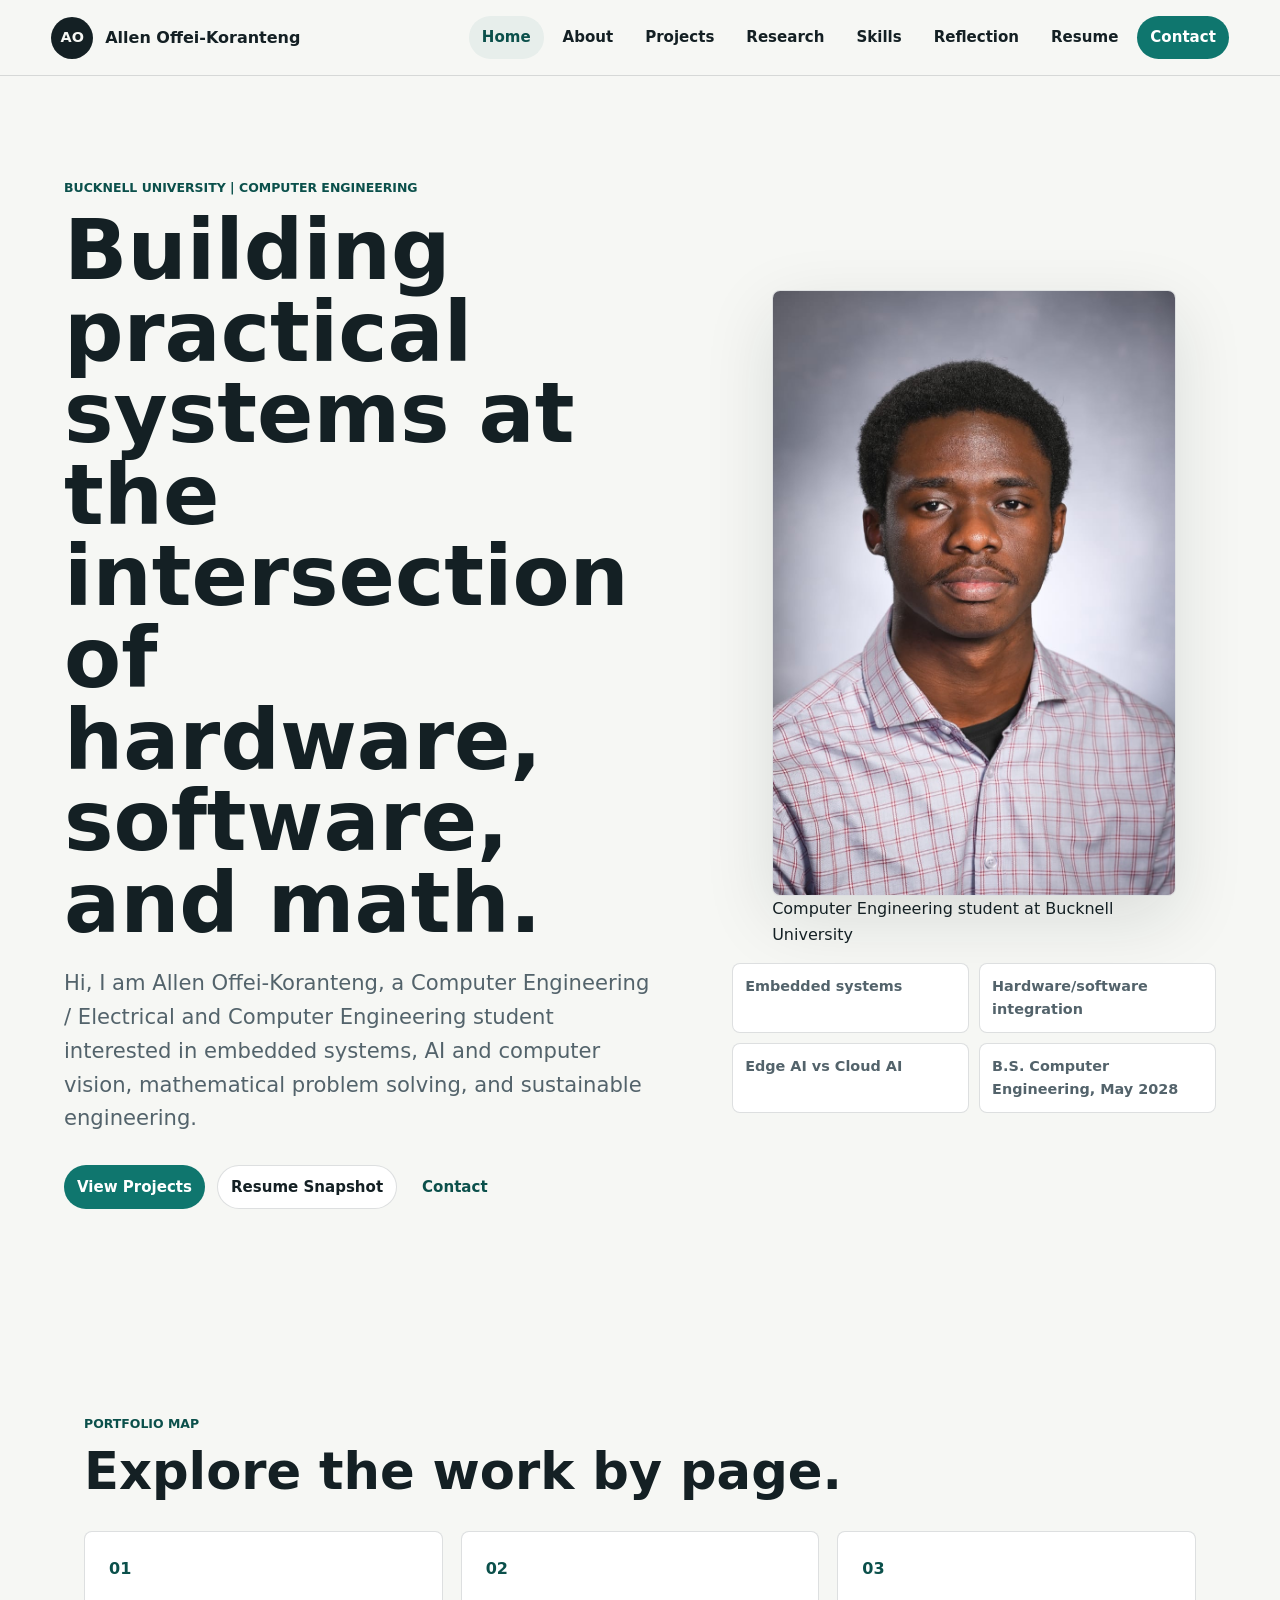
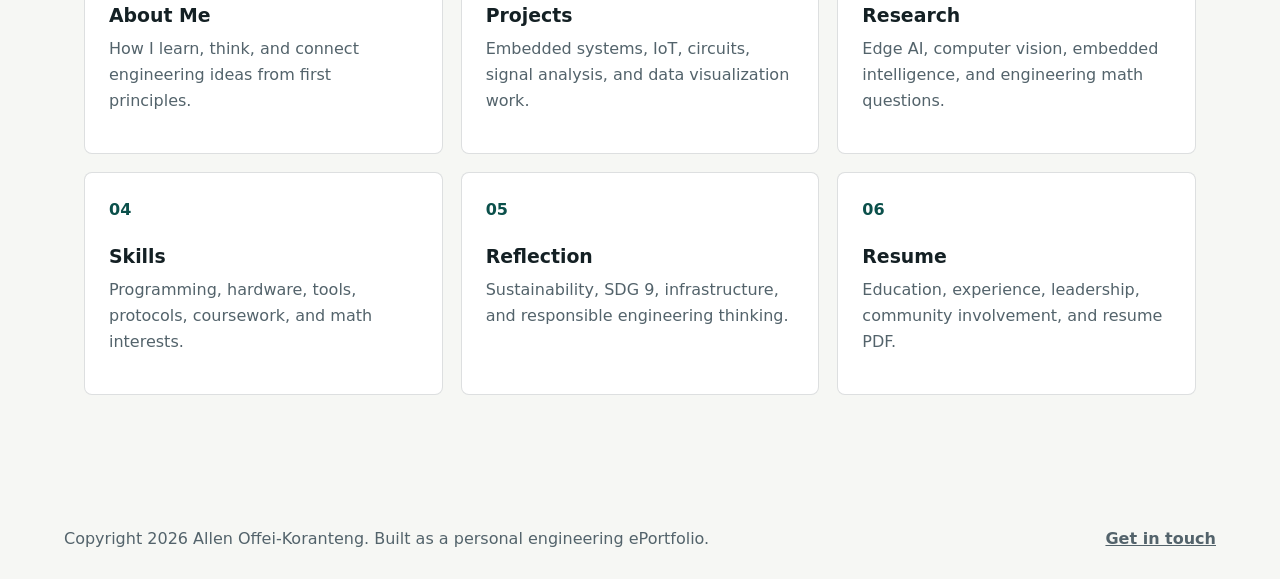
==== commit 181b2ed9: "Update index.html" ====
--- a/index.html
+++ b/index.html
@@ -49,15 +49,13 @@
         </div>
 
         <aside class="engineering-panel" aria-label="Engineering focus summary">
-          <div class="circuit-visual" aria-hidden="true">
-            <span class="chip">AO</span>
-            <span class="trace trace-a"></span>
-            <span class="trace trace-b"></span>
-            <span class="trace trace-c"></span>
-            <span class="node node-a"></span>
-            <span class="node node-b"></span>
-            <span class="node node-c"></span>
-          </div>
+          <figure class="home-photo-card">
+            <img
+              src="[data-uri]"
+              alt="Headshot of Allen Offei-Koranteng"
+            />
+            <figcaption>Computer Engineering student at Bucknell University</figcaption>
+          </figure>
           <div class="signal-list">
             <span>Embedded systems</span>
             <span>Hardware/software integration</span>
--- a/styles.css
+++ b/styles.css
@@ -0,0 +1,725 @@
+:root {
+  --ink: #142024;
+  --muted-ink: #53636b;
+  --paper: #f6f7f4;
+  --surface: #ffffff;
+  --mist: #e7eeeb;
+  --line: rgba(20, 32, 36, 0.14);
+  --accent: #0f766e;
+  --accent-dark: #0b504b;
+  --blue: #315f7d;
+  --gold: #d4a43f;
+  --coral: #c95745;
+  --shadow: 0 22px 70px rgba(20, 32, 36, 0.12);
+}
+
+* {
+  box-sizing: border-box;
+}
+
+html {
+  scroll-behavior: smooth;
+}
+
+body {
+  margin: 0;
+  color: var(--ink);
+  background: var(--paper);
+  font-family: system-ui, -apple-system, BlinkMacSystemFont, "Segoe UI", sans-serif;
+  line-height: 1.6;
+}
+
+img {
+  display: block;
+  max-width: 100%;
+}
+
+a {
+  color: inherit;
+}
+
+.site-header {
+  position: sticky;
+  top: 0;
+  z-index: 10;
+  display: flex;
+  align-items: center;
+  justify-content: space-between;
+  gap: 20px;
+  min-height: 76px;
+  padding: 14px clamp(18px, 4vw, 64px);
+  border-bottom: 1px solid var(--line);
+  background: rgba(246, 247, 244, 0.94);
+  backdrop-filter: blur(18px);
+}
+
+.brand {
+  display: inline-flex;
+  align-items: center;
+  gap: 12px;
+  color: var(--ink);
+  font-weight: 800;
+  text-decoration: none;
+  white-space: nowrap;
+}
+
+.brand-mark {
+  display: grid;
+  width: 42px;
+  height: 42px;
+  place-items: center;
+  border-radius: 50%;
+  background: var(--ink);
+  color: var(--paper);
+  font-size: 0.9rem;
+}
+
+.site-nav {
+  display: flex;
+  align-items: center;
+  justify-content: flex-end;
+  gap: 6px;
+  flex-wrap: wrap;
+}
+
+.site-nav a,
+.button {
+  min-height: 42px;
+  padding: 9px 13px;
+  border-radius: 999px;
+  color: var(--ink);
+  font-weight: 750;
+  font-size: 0.94rem;
+  text-decoration: none;
+}
+
+.site-nav a:hover {
+  background: var(--mist);
+}
+
+.site-nav a.active {
+  background: var(--mist);
+  color: var(--accent-dark);
+}
+
+.site-nav .nav-cta,
+.button.primary {
+  background: var(--accent);
+  color: white;
+}
+
+.button.secondary {
+  border: 1px solid var(--line);
+  background: var(--surface);
+}
+
+.button.ghost {
+  color: var(--accent-dark);
+}
+
+.nav-toggle {
+  display: none;
+  width: 44px;
+  height: 44px;
+  flex: 0 0 auto;
+  border: 1px solid var(--line);
+  border-radius: 50%;
+  background: var(--surface);
+}
+
+.nav-toggle span {
+  display: block;
+  width: 18px;
+  height: 2px;
+  margin: 4px auto;
+  background: var(--ink);
+}
+
+.section-band,
+.section,
+.contact-section {
+  padding: clamp(62px, 8vw, 108px) clamp(20px, 5vw, 72px);
+}
+
+.hero {
+  display: grid;
+  grid-template-columns: minmax(0, 1.1fr) minmax(320px, 0.9fr);
+  align-items: center;
+  gap: clamp(34px, 6vw, 84px);
+  min-height: calc(100vh - 76px);
+}
+
+.eyebrow,
+.project-type {
+  margin: 0 0 12px;
+  color: var(--accent-dark);
+  font-size: 0.78rem;
+  font-weight: 850;
+  letter-spacing: 0;
+  text-transform: uppercase;
+}
+
+h1,
+h2,
+h3,
+p {
+  margin-top: 0;
+}
+
+h1 {
+  max-width: 900px;
+  margin-bottom: 22px;
+  font-size: clamp(3rem, 6.5vw, 6.4rem);
+  line-height: 0.98;
+  letter-spacing: 0;
+}
+
+h2 {
+  max-width: 820px;
+  margin-bottom: 20px;
+  font-size: clamp(2rem, 4vw, 4rem);
+  line-height: 1;
+  letter-spacing: 0;
+}
+
+h3 {
+  margin-bottom: 10px;
+  font-size: 1.18rem;
+  line-height: 1.2;
+}
+
+.hero-lede {
+  max-width: 780px;
+  color: var(--muted-ink);
+  font-size: clamp(1.08rem, 1.8vw, 1.32rem);
+}
+
+.hero-actions {
+  display: flex;
+  flex-wrap: wrap;
+  gap: 12px;
+  margin-top: 30px;
+}
+
+.button {
+  display: inline-flex;
+  align-items: center;
+  justify-content: center;
+}
+
+.engineering-panel {
+  margin: 0;
+}
+
+.engineering-panel img,
+.circuit-visual {
+  width: 100%;
+  border: 1px solid var(--line);
+  border-radius: 8px;
+  background: var(--surface);
+  box-shadow: var(--shadow);
+}
+
+.circuit-visual {
+  position: relative;
+  min-height: 430px;
+  overflow: hidden;
+  background:
+    linear-gradient(90deg, rgba(20, 32, 36, 0.05) 1px, transparent 1px),
+    linear-gradient(0deg, rgba(20, 32, 36, 0.05) 1px, transparent 1px),
+    radial-gradient(circle at 22% 24%, rgba(15, 118, 110, 0.2), transparent 25%),
+    radial-gradient(circle at 78% 72%, rgba(212, 164, 63, 0.28), transparent 26%),
+    #ffffff;
+  background-size: 34px 34px, 34px 34px, auto, auto, auto;
+}
+
+.chip {
+  position: absolute;
+  top: 50%;
+  left: 50%;
+  display: grid;
+  width: 146px;
+  height: 146px;
+  place-items: center;
+  border-radius: 8px;
+  background: var(--ink);
+  color: white;
+  font-size: 2.2rem;
+  font-weight: 900;
+  transform: translate(-50%, -50%);
+}
+
+.trace,
+.node {
+  position: absolute;
+  display: block;
+  background: var(--accent);
+}
+
+.trace {
+  height: 6px;
+  border-radius: 999px;
+}
+
+.trace-a {
+  top: 36%;
+  left: 10%;
+  width: 38%;
+}
+
+.trace-b {
+  top: 60%;
+  right: 10%;
+  width: 42%;
+  background: var(--blue);
+}
+
+.trace-c {
+  top: 25%;
+  right: 14%;
+  width: 28%;
+  background: var(--coral);
+  transform: rotate(90deg);
+  transform-origin: right center;
+}
+
+.node {
+  width: 22px;
+  height: 22px;
+  border: 4px solid white;
+  border-radius: 50%;
+  box-shadow: 0 0 0 1px var(--line);
+}
+
+.node-a {
+  top: 33%;
+  left: 9%;
+}
+
+.node-b {
+  right: 8%;
+  bottom: 37%;
+  background: var(--blue);
+}
+
+.node-c {
+  top: 16%;
+  right: 13%;
+  background: var(--coral);
+}
+
+.signal-list {
+  display: grid;
+  grid-template-columns: repeat(2, minmax(0, 1fr));
+  gap: 10px;
+  margin-top: 14px;
+}
+
+.signal-list span {
+  min-height: 44px;
+  padding: 11px 12px;
+  border: 1px solid var(--line);
+  border-radius: 8px;
+  background: var(--surface);
+  color: var(--muted-ink);
+  font-size: 0.9rem;
+  font-weight: 750;
+}
+
+.section {
+  max-width: 1240px;
+  margin: 0 auto;
+}
+
+.page-hero {
+  padding: clamp(76px, 10vw, 132px) clamp(20px, 5vw, 72px) clamp(44px, 7vw, 82px);
+  background:
+    linear-gradient(120deg, rgba(15, 118, 110, 0.12), transparent 34%),
+    linear-gradient(270deg, rgba(212, 164, 63, 0.16), transparent 38%),
+    var(--paper);
+}
+
+.page-hero h1,
+.page-hero p {
+  max-width: 940px;
+}
+
+.page-hero > p:not(.eyebrow) {
+  color: var(--muted-ink);
+  font-size: clamp(1.08rem, 1.8vw, 1.34rem);
+}
+
+.portal-grid {
+  display: grid;
+  grid-template-columns: repeat(3, minmax(0, 1fr));
+  gap: 18px;
+}
+
+.portal-card {
+  min-height: 220px;
+  padding: 24px;
+  border: 1px solid var(--line);
+  border-radius: 8px;
+  background: var(--surface);
+  color: inherit;
+  text-decoration: none;
+  transition: transform 180ms ease, box-shadow 180ms ease;
+}
+
+.portal-card:hover {
+  box-shadow: var(--shadow);
+  transform: translateY(-4px);
+}
+
+.portal-card span {
+  display: inline-flex;
+  margin-bottom: 22px;
+  color: var(--accent-dark);
+  font-weight: 900;
+}
+
+.portal-card p {
+  color: var(--muted-ink);
+}
+
+.muted {
+  max-width: none;
+  background: #e9efec;
+}
+
+.muted > .section-heading,
+.muted > .project-grid,
+.muted > .skills-layout,
+.muted > .resume-grid {
+  max-width: 1240px;
+  margin-right: auto;
+  margin-left: auto;
+}
+
+.section-heading {
+  margin-bottom: 34px;
+}
+
+.about-layout {
+  display: grid;
+  grid-template-columns: minmax(0, 1fr) minmax(300px, 430px);
+  gap: 32px;
+}
+
+.about-copy p,
+.reflection-layout p {
+  color: var(--muted-ink);
+  font-size: 1.12rem;
+}
+
+.principles,
+.research-card,
+.skill-group,
+.resume-grid article,
+.contact-links {
+  border: 1px solid var(--line);
+  border-radius: 8px;
+  background: var(--surface);
+}
+
+.principles {
+  padding: 24px;
+}
+
+.principles ul,
+.skill-group ul {
+  display: grid;
+  gap: 10px;
+  margin: 0;
+  padding-left: 20px;
+}
+
+.principles li,
+.skill-group li,
+.research-card p,
+.resume-grid p,
+.project-body p,
+.project-detail span {
+  color: var(--muted-ink);
+}
+
+.project-grid {
+  display: grid;
+  grid-template-columns: repeat(3, minmax(0, 1fr));
+  gap: 18px;
+}
+
+.project-card {
+  overflow: hidden;
+  border: 1px solid var(--line);
+  border-radius: 8px;
+  background: var(--surface);
+}
+
+.project-card.featured {
+  grid-column: span 3;
+  display: grid;
+  grid-template-columns: minmax(260px, 0.8fr) minmax(0, 1.2fr);
+}
+
+.project-image {
+  position: relative;
+  min-height: 190px;
+  background-color: var(--accent);
+  background-image:
+    linear-gradient(135deg, rgba(255, 255, 255, 0.2), transparent 45%),
+    radial-gradient(circle at 78% 22%, rgba(255, 255, 255, 0.6) 0 10%, transparent 11%),
+    radial-gradient(circle at 20% 75%, rgba(255, 255, 255, 0.34) 0 13%, transparent 14%);
+}
+
+.project-card.featured .project-image {
+  min-height: 100%;
+}
+
+.project-image span {
+  position: absolute;
+  right: 18px;
+  bottom: 18px;
+  padding: 8px 11px;
+  border-radius: 999px;
+  background: rgba(255, 255, 255, 0.9);
+  color: var(--ink);
+  font-size: 0.82rem;
+  font-weight: 850;
+}
+
+.project-one {
+  background-color: var(--accent);
+}
+
+.project-two {
+  background-color: var(--blue);
+}
+
+.project-three {
+  background-color: var(--gold);
+}
+
+.project-four {
+  background-color: var(--coral);
+}
+
+.project-five {
+  background-color: #6b5a8e;
+}
+
+.project-six {
+  background-color: #59715b;
+}
+
+.project-body {
+  padding: 24px;
+}
+
+.project-detail {
+  display: grid;
+  gap: 3px;
+  margin: 16px 0;
+}
+
+.project-detail strong {
+  color: var(--ink);
+}
+
+.tag-list {
+  display: flex;
+  flex-wrap: wrap;
+  gap: 8px;
+  margin: 18px 0 0;
+  padding: 0;
+  list-style: none;
+}
+
+.tag-list li {
+  padding: 7px 10px;
+  border-radius: 999px;
+  background: var(--mist);
+  color: var(--accent-dark);
+  font-size: 0.82rem;
+  font-weight: 800;
+}
+
+.research-layout,
+.skills-layout,
+.resume-grid {
+  display: grid;
+  grid-template-columns: repeat(3, minmax(0, 1fr));
+  gap: 18px;
+}
+
+.research-card,
+.skill-group,
+.resume-grid article {
+  padding: 24px;
+}
+
+.reflection-layout {
+  display: grid;
+  grid-template-columns: repeat(2, minmax(0, 1fr));
+  gap: 28px;
+}
+
+.contact-section {
+  display: grid;
+  grid-template-columns: minmax(0, 1fr) minmax(280px, 420px);
+  gap: 32px;
+  align-items: center;
+  background: var(--ink);
+  color: white;
+}
+
+.contact-page {
+  min-height: calc(100vh - 76px);
+}
+
+.contact-section .eyebrow,
+.contact-section p {
+  color: rgba(255, 255, 255, 0.75);
+}
+
+.contact-links {
+  display: grid;
+  gap: 10px;
+  padding: 22px;
+  background: rgba(255, 255, 255, 0.08);
+}
+
+.contact-links a {
+  min-height: 48px;
+  padding: 12px 14px;
+  border-radius: 8px;
+  background: white;
+  color: var(--ink);
+  font-weight: 800;
+  text-decoration: none;
+  overflow-wrap: anywhere;
+}
+
+.site-footer {
+  display: flex;
+  justify-content: space-between;
+  gap: 18px;
+  padding: 28px clamp(20px, 5vw, 72px);
+  color: var(--muted-ink);
+}
+
+.site-footer p {
+  margin: 0;
+}
+
+.site-footer a {
+  font-weight: 800;
+}
+
+@media (max-width: 1060px) {
+  .hero,
+  .about-layout,
+  .contact-section {
+    grid-template-columns: 1fr;
+  }
+
+  .project-card.featured {
+    grid-column: span 3;
+    grid-template-columns: 1fr;
+  }
+
+  .project-card.featured .project-image {
+    min-height: 220px;
+  }
+
+  .research-layout,
+  .skills-layout,
+  .resume-grid,
+  .portal-grid {
+    grid-template-columns: repeat(2, minmax(0, 1fr));
+  }
+}
+
+@media (max-width: 820px) {
+  .brand span:last-child {
+    white-space: normal;
+  }
+
+  .nav-toggle {
+    display: block;
+  }
+
+  .site-nav {
+    position: absolute;
+    top: 76px;
+    right: 20px;
+    left: 20px;
+    display: none;
+    flex-direction: column;
+    align-items: stretch;
+    padding: 12px;
+    border: 1px solid var(--line);
+    border-radius: 8px;
+    background: var(--surface);
+    box-shadow: var(--shadow);
+  }
+
+  .site-nav.is-open {
+    display: flex;
+  }
+
+  .site-nav a {
+    border-radius: 8px;
+  }
+
+  .hero {
+    min-height: auto;
+  }
+
+  h1 {
+    font-size: clamp(2.7rem, 12vw, 4.2rem);
+  }
+
+  .project-grid,
+  .research-layout,
+  .skills-layout,
+  .resume-grid,
+  .reflection-layout,
+  .signal-list,
+  .portal-grid {
+    grid-template-columns: 1fr;
+  }
+
+  .project-card.featured {
+    grid-column: span 1;
+  }
+
+  .site-footer {
+    flex-direction: column;
+  }
+}
+
+@media (max-width: 520px) {
+  .site-header {
+    padding-right: 16px;
+    padding-left: 16px;
+  }
+
+  .brand {
+    min-width: 0;
+    white-space: normal;
+  }
+
+  .brand-mark {
+    flex: 0 0 auto;
+  }
+
+  .hero-actions {
+    align-items: stretch;
+    flex-direction: column;
+  }
+
+  .button {
+    width: 100%;
+  }
+}
